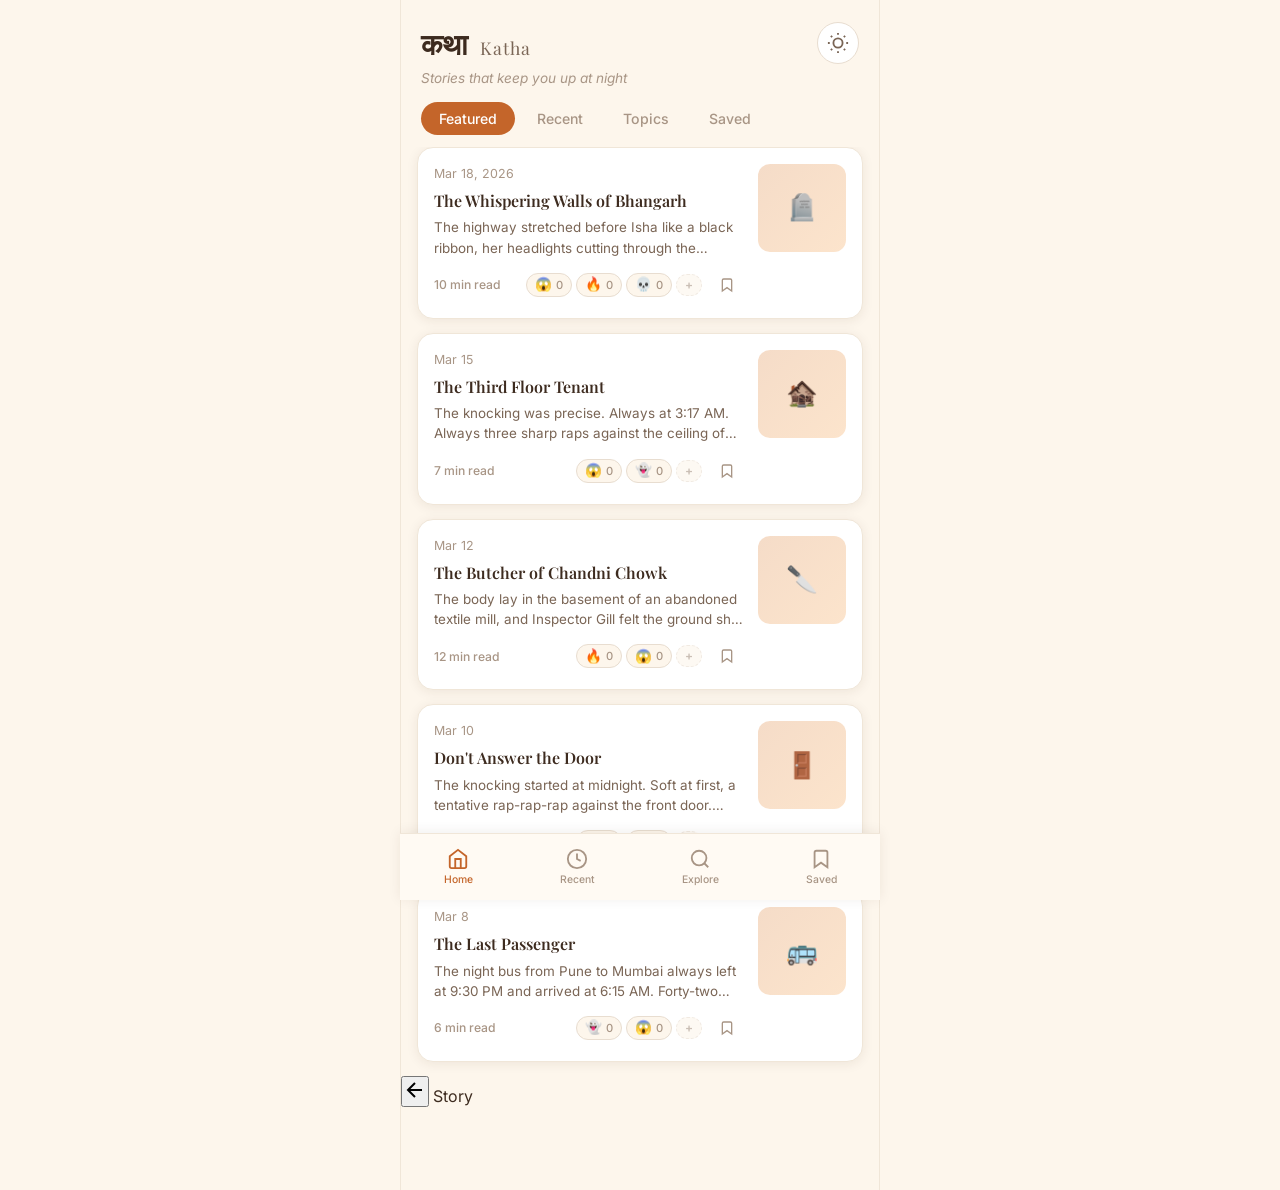
==== index.html @ 6665418e "Add story reader modal to index.html" ====
<!DOCTYPE html>
<html lang="en" data-theme="warm">
<head>
  <meta charset="UTF-8">
  <meta name="viewport" content="width=device-width, initial-scale=1.0">
  <title>Katha — Thriller & Horror Stories</title>
  <link rel="stylesheet" href="styles.css">
  <link rel="preconnect" href="https://fonts.googleapis.com">
  <link rel="preconnect" href="https://fonts.gstatic.com" crossorigin>
  <link href="https://fonts.googleapis.com/css2?family=Playfair+Display:ital,wght@0,400;0,600;0,700;1,400&family=Inter:wght@300;400;500;600&family=Fira+Code:wght@400&display=swap" rel="stylesheet">
</head>
<body>

  <!-- Header -->
  <header class="header">
    <div class="header-top">
      <h1 class="logo">कथा <span class="logo-en">Katha</span></h1>
      <button class="theme-toggle" id="themeToggle" aria-label="Change theme">
        <svg class="theme-icon" width="22" height="22" viewBox="0 0 24 24" fill="none" stroke="currentColor" stroke-width="2">
          <circle cx="12" cy="12" r="5"/>
          <path d="M12 1v2M12 21v2M4.22 4.22l1.42 1.42M18.36 18.36l1.42 1.42M1 12h2M21 12h2M4.22 19.78l1.42-1.42M18.36 5.64l1.42-1.42"/>
        </svg>
      </button>
    </div>
    <p class="tagline">Stories that keep you up at night</p>
  </header>

  <!-- Theme Picker Modal -->
  <div class="theme-modal" id="themeModal">
    <div class="theme-modal-backdrop" id="themeModalBackdrop"></div>
    <div class="theme-modal-content">
      <h3 class="theme-modal-title">Choose Your Mood</h3>
      <div class="theme-options">
        <button class="theme-option" data-theme="warm">
          <span class="theme-swatch warm-swatch"></span>
          <span class="theme-label">Warm & Earthy</span>
          <span class="theme-desc">Terracotta, amber, cream</span>
        </button>
        <button class="theme-option" data-theme="dark">
          <span class="theme-swatch dark-swatch"></span>
          <span class="theme-label">Dark & Modern</span>
          <span class="theme-desc">Deep tones, vibrant accents</span>
        </button>
        <button class="theme-option" data-theme="light">
          <span class="theme-swatch light-swatch"></span>
          <span class="theme-label">Light & Minimal</span>
          <span class="theme-desc">Clean whites, soft grays</span>
        </button>
        <button class="theme-option" data-theme="colorful">
          <span class="theme-swatch colorful-swatch"></span>
          <span class="theme-label">Colorful & Bold</span>
          <span class="theme-desc">Bright, playful energy</span>
        </button>
      </div>
      <button class="theme-modal-close" id="themeModalClose">Done</button>
    </div>
  </div>

  <!-- Navigation Tabs -->
  <nav class="nav-tabs">
    <button class="nav-tab active" data-section="featured">Featured</button>
    <button class="nav-tab" data-section="recent">Recent</button>
    <button class="nav-tab" data-section="topics">Topics</button>
    <button class="nav-tab" data-section="bookmarks">Saved</button>
  </nav>

  <!-- Main Content -->
  <main class="main-content">

    <!-- Featured Section -->
    <section class="section featured-section active" id="section-featured">
      <!-- Story Cards -->
      <article class="story-card">
        <div class="story-card-row">
          <div class="story-body">
            <div class="story-meta">
              <span class="story-date">Mar 18, 2026</span>
            </div>
            <h3 class="story-title">The Whispering Walls of Bhangarh</h3>
            <p class="story-excerpt-short">The highway stretched before Isha like a black ribbon, her headlights cutting through the October night. The engine had died three kilometres back, and the nearest town was a phantom on the map. Then she saw it: the crumbling silhouette of Bhangarh Fort against the starlit sky. She knew the stories. Everyone did. The curse, the jauhar, the forbidden nights. But her phone was dead, the temperature was dropping, and the darkness pressed in from all sides. The fort's main gate hung open like a jaw. Isha pulled her cardigan tight and stepped through. Inside, the air tasted of rust and time. Moonlight filtered through broken windows, casting skeletal shadows across stone corridors. She found a chamber near the entrance and sat on a weathered bench, telling herself the stories were just stories. Then she heard it. A whisper, soft as dust settling. Her name. "Hello?" The whisper came again, from the walls themselves. Not her name this time, but something else. Words in a language she almost understood, urgent and pleading. More voices joined the first—a chorus rising from the stone, from the earth beneath her feet. She stood up, moving toward the exit. The whispers followed, grew louder. They weren't threatening exactly, but desperate. Like voices calling from very far away, across an impossible distance. At the gateway, she turned back. In the courtyard she'd just left, figures moved through the moonlight. Not quite solid, not quite shadow. Their mouths opened, the whispers intensified, and Isha ran. She burst onto the highway just as a truck appeared, its driver slamming on brakes. When he helped her to the cab, his face was pale. "Madness," he muttered. "No one survives a night in that place." "I was only inside for minutes," Isha protested. The driver checked his dashboard clock. "It's 5:47 AM, beta. You've been gone for six hours." Isha's reflection in the side mirror showed her face unchanged—but her hair, which had been black that morning, now held a streak of grey at each temple. In her ears, very faintly, the whispers continued. They would continue for a long time.</p>
            <div class="story-footer">
              <span class="read-time">10 min read</span>
              <div class="story-actions">
                <div class="emoji-reactions">
                  <button class="reaction-btn" data-emoji="😱" aria-label="React scared"><span class="reaction-emoji">😱</span><span class="reaction-count">0</span></button>
                  <button class="reaction-btn" data-emoji="🔥" aria-label="React fire"><span class="reaction-emoji">🔥</span><span class="reaction-count">0</span></button>
                  <button class="reaction-btn" data-emoji="💀" aria-label="React skull"><span class="reaction-emoji">💀</span><span class="reaction-count">0</span></button>
                  <button class="reaction-btn add-reaction" aria-label="Add reaction"><span class="reaction-emoji">+</span></button>
                </div>
                <button class="bookmark-btn" aria-label="Bookmark story">
                  <svg width="16" height="16" viewBox="0 0 24 24" fill="none" stroke="currentColor" stroke-width="2"><path d="M19 21l-7-5-7 5V5a2 2 0 0 1 2-2h10a2 2 0 0 1 2 2z"/></svg>
                </button>
              </div>
            </div>
          </div>
          <div class="story-image thumb-image">
            <div class="image-placeholder thumb-placeholder">
              <span class="placeholder-icon">🪦</span>
            </div>
          </div>
        </div>
      </article>

      <article class="story-card">
        <div class="story-card-row">
          <div class="story-body">
            <div class="story-meta">
              <span class="story-date">Mar 15</span>
            </div>
            <h3 class="story-title">The Third Floor Tenant</h3>
            <p class="story-excerpt-short">The knocking was precise. Always at 3:17 AM. Always three sharp raps against the ceiling of apartment 3B. Ravi had mentioned it to the landlord, Mr. Desai, after the first week. "Someone lives above me. An early riser, I suppose." Desai's face had gone strange. "No one lives on the fourth floor. 3B is the top unit." "Then someone's on the roof," Ravi suggested. "No one goes on the roof, beta." But the footsteps didn't stop. Night after night, Ravi lay awake, listening to the careful pacing above his head. Back and forth, back and forth. Then the knock. Pause. Then it would fade, and silence would return until the next night. After two months, Ravi decided to investigate. He climbed the stairs to the fourth floor—which shouldn't exist, yet clearly did—and found a narrow door. It was padlocked. "You shouldn't be up here," Desai said behind him, startling Ravi badly. "What's in that room?" "Nothing that concerns you." That night, the footsteps came earlier. 2:45 AM. The knocking was louder, more insistent. Ravi pressed his ear to the ceiling and heard something beneath the sound of feet: breathing. Heavy, laboured breathing, like someone with broken ribs. The next morning, Ravi found a note slipped under his door. The handwriting was childlike, the letters uneven: "PLEASE HELP ME." He went straight to Desai's apartment. The old man opened the door reluctantly, and Ravi pushed past him. On the wall above Desai's bed hung dozens of photographs—all of the same young man, tracked through decades. Childhood, adolescence, adulthood, old age. All taken in the same room, against the same wall. The most recent photo was dated three weeks ago. "He never leaves," Desai whispered. "He's been there since 1987. Since he was supposed to die in that accident, but something kept him alive. Something wrong. He's still aging, Ravi. Still conscious. And he's been calling for help for thirty-seven years." That night, the knocking returned. This time, Ravi didn't hesitate. He went upstairs, found the padlock was now open, and opened the door to the room that shouldn't exist. Some sounds, once heard, can never be forgotten.</p>
            <div class="story-footer">
              <span class="read-time">7 min read</span>
              <div class="story-actions">
                <div class="emoji-reactions">
                  <button class="reaction-btn" data-emoji="😱" aria-label="React scared"><span class="reaction-emoji">😱</span><span class="reaction-count">0</span></button>
                  <button class="reaction-btn" data-emoji="👻" aria-label="React ghost"><span class="reaction-emoji">👻</span><span class="reaction-count">0</span></button>
                  <button class="reaction-btn add-reaction" aria-label="Add reaction"><span class="reaction-emoji">+</span></button>
                </div>
                <button class="bookmark-btn" aria-label="Bookmark story">
                  <svg width="16" height="16" viewBox="0 0 24 24" fill="none" stroke="currentColor" stroke-width="2"><path d="M19 21l-7-5-7 5V5a2 2 0 0 1 2-2h10a2 2 0 0 1 2 2z"/></svg>
                </button>
              </div>
            </div>
          </div>
          <div class="story-image thumb-image">
            <div class="image-placeholder thumb-placeholder">
              <span class="placeholder-icon">🏚️</span>
            </div>
          </div>
        </div>
      </article>

      <article class="story-card">
        <div class="story-card-row">
          <div class="story-body">
            <div class="story-meta">
              <span class="story-date">Mar 12</span>
            </div>
            <h3 class="story-title">The Butcher of Chandni Chowk</h3>
            <p class="story-excerpt-short">The body lay in the basement of an abandoned textile mill, and Inspector Gill felt the ground shift beneath his certainty. Seventeen stab wounds, each one precise, surgical. Each one placed exactly where the three victims from 1947 had been wounded. But that was impossible. Those murders had gone unsolved for seventy-six years, and the only man who could have committed them would be over 120 years old. The victim was identified as Arjun Verma, a businessman with no known enemies. No connection to the 1947 cases. The wound pattern, forensics confirmed, was identical down to the angle and depth. Gill pulled the old case files from the archive. Three victims, all found in different parts of Delhi, all killed with the same precision. The detective from that era, long dead, had written in frustration: "The killer knows anatomy. Medical training suspected." That evening, Gill received an anonymous letter. Inside was a photograph—grainy, dated 1947—showing a young man in a medical coat. His face was obscured, but something about his stance was familiar. Gill checked the medical examiner's schedule and found Dr. Anand Kumar had been available every night the victims died. He'd also performed the examinations. Gill had met him once, a quiet man in his nineties, still consulting for the police occasionally. The inspector drove to Kumar's residence. The old doctor answered the door with an expression that suggested he'd been expecting this visit. "You found the body," Kumar said. Not a question. "How did you know?" "Because I left it for you to find." They sat in Kumar's study, surrounded by medical books and photographs. The doctor's hands trembled as he explained. A disease, he said. A darkness in the blood that made a man need to cut, to understand, to hurt. He'd fought it for decades, controlled it through meditation and medication. But something had changed after his wife died. The hunger returned. "That man you found," Kumar said quietly, "he was my great-grandson. He had the same thing. The same hunger. I couldn't watch him become what I became. I couldn't let him hurt others." "And the 1947 victims?" Kumar turned away. "Mistakes. Ones I've been trying to atone for by removing those who would repeat them." As Gill reached for his handcuffs, he noticed something in the mirror behind Kumar. Two other people stood in the darkened doorway behind them, neither of whom had been there moments before. They were smiling.</p>
            <div class="story-footer">
              <span class="read-time">12 min read</span>
              <div class="story-actions">
                <div class="emoji-reactions">
                  <button class="reaction-btn" data-emoji="🔥" aria-label="React fire"><span class="reaction-emoji">🔥</span><span class="reaction-count">0</span></button>
                  <button class="reaction-btn" data-emoji="😱" aria-label="React scared"><span class="reaction-emoji">😱</span><span class="reaction-count">0</span></button>
                  <button class="reaction-btn add-reaction" aria-label="Add reaction"><span class="reaction-emoji">+</span></button>
                </div>
                <button class="bookmark-btn" aria-label="Bookmark story">
                  <svg width="16" height="16" viewBox="0 0 24 24" fill="none" stroke="currentColor" stroke-width="2"><path d="M19 21l-7-5-7 5V5a2 2 0 0 1 2-2h10a2 2 0 0 1 2 2z"/></svg>
                </button>
              </div>
            </div>
          </div>
          <div class="story-image thumb-image">
            <div class="image-placeholder thumb-placeholder">
              <span class="placeholder-icon">🔪</span>
            </div>
          </div>
        </div>
      </article>

      <article class="story-card">
        <div class="story-card-row">
          <div class="story-body">
            <div class="story-meta">
              <span class="story-date">Mar 10</span>
            </div>
            <h3 class="story-title">Don't Answer the Door</h3>
            <p class="story-excerpt-short">The knocking started at midnight. Soft at first, a tentative rap-rap-rap against the front door. Maya checked the peephole. Nothing. She waited, heart accelerating, listening to the silence that followed. At 1:03 AM, it came again. Louder this time. Demanding. Maya called building security. "There's someone at my door." "I'll send someone up," the guard promised. But by the time footsteps echoed in the hallway, the knocking had stopped. Security found no one. At 2:15 AM, her phone buzzed. Unknown number: "I know you're home." Maya's hands went cold. She didn't respond, just blocked the number. Five minutes later, another text from a different unknown number: "Don't ignore me." The knocking resumed, this time from the living room window on the 23rd floor. Tap-tap-tap. Tap-tap-tap. Maya's mind fractured. She lived on the 23rd floor. No fire escape. No ledge. No way for anyone to be at that window. She pulled the curtains shut and called the police. While she waited, her phone buzzed continuously. Unknown numbers, each one different. The messages grew more intimate, more impossible. "You wore blue yesterday. You looked tired." "You cried in the shower at 9:42 PM. The bathroom fan was too loud to hear you." "Your favourite song is the one you hum when you're scared." The knocking moved. Door. Window. Window. Door. Circling. The sound of fingernails dragging across glass. A voice underneath it all, whispering her name with absolute tenderness. The police arrived at 3:30 AM and found nothing. No prints on the windows. No marks on the door. No one in the hallway or stairwell. They suggested she was having a psychological episode. But the detective's partner, younger and sharper, noticed something. In every reflective surface—the television screen, the mirror, the window glass—a figure stood just behind Maya. Watching. Always there, regardless of the angle. When they pointed it out, Maya saw it too. And she understood, with a clarity that burned like ice, that the figure had been there for a very long time. That it had been patient. That it had learned her, loved her in its own terrible way, and that she had somehow always known. The knocking started again. This time, Maya went to the door and opened it. The hallway was empty, but as her foot crossed the threshold, every door in the building opened simultaneously. And from each one came the sound of knocking, all in perfect synchronisation, growing louder and louder.</p>
            <div class="story-footer">
              <span class="read-time">5 min read</span>
              <div class="story-actions">
                <div class="emoji-reactions">
                  <button class="reaction-btn" data-emoji="😱" aria-label="React scared"><span class="reaction-emoji">😱</span><span class="reaction-count">0</span></button>
                  <button class="reaction-btn" data-emoji="💀" aria-label="React skull"><span class="reaction-emoji">💀</span><span class="reaction-count">0</span></button>
                  <button class="reaction-btn add-reaction" aria-label="Add reaction"><span class="reaction-emoji">+</span></button>
                </div>
                <button class="bookmark-btn" aria-label="Bookmark story">
                  <svg width="16" height="16" viewBox="0 0 24 24" fill="none" stroke="currentColor" stroke-width="2"><path d="M19 21l-7-5-7 5V5a2 2 0 0 1 2-2h10a2 2 0 0 1 2 2z"/></svg>
                </button>
              </div>
            </div>
          </div>
          <div class="story-image thumb-image">
            <div class="image-placeholder thumb-placeholder">
              <span class="placeholder-icon">🚪</span>
            </div>
          </div>
        </div>
      </article>

      <article class="story-card">
        <div class="story-card-row">
          <div class="story-body">
            <div class="story-meta">
              <span class="story-date">Mar 8</span>
            </div>
            <h3 class="story-title">The Last Passenger</h3>
            <p class="story-excerpt-short">The night bus from Pune to Mumbai always left at 9:30 PM and arrived at 6:15 AM. Forty-two passengers, every time. Bhakta had driven the route for nineteen years and never deviated. He knew the count like he knew the road. Tonight, the headcount was different. He noticed it at the third stop, near Lonavala, when an old woman in a faded green sari boarded. Nothing unusual about her—he barely looked up as she climbed the steps. It was only at the next checkpoint, forty minutes later, when he counted heads out of habit, that he realized something was wrong. Forty-three passengers. Bhakta counted again. Forty-three. He checked his boarding register. No one had gotten on at the last stop. He mentioned it to the conductor, Suresh. "I count forty-three. That's not right." Suresh frowned and counted the passengers through the cabin. "Forty-two." "Count again." "Forty-two, Bhakta." But Bhakta had counted three times now. Forty-three every time. He continued driving, unease crawling up his spine. In the mirror, he watched the passengers. Sleeping, reading, staring out into the darkness. The old woman in the green sari sat in the third row, completely still, her head tilted at an angle that would cause pain to a living person. At a rest stop near Murbad, Bhakta walked the aisles. He counted each passenger aloud, pointing at them. Forty-two. When he reached the back, he counted the overhead luggage racks. One extra bag. Black canvas, unmarked. No passenger claimed it. He opened it carefully. Inside was a collection of objects: a water bottle, a notebook filled with route maps and departure times, a photograph of a man who looked like Bhakta, dated 1987, and a ticket stub from a Pune-to-Mumbai night bus dated April 2nd, 1989. Bhakta sat down heavily. He remembered that date. He'd hit something on the road that night. A figure in the darkness. The police never found anything. He'd never spoken of it. Suresh found him staring at the photograph. "Bhakta, are you—" "Count the passengers again." Suresh counted. "Forty-three." They both turned to look toward the bus. Through the windows, they could see every seat occupied. But in the third row, where the old woman in the green sari had been sitting, there was now a man in a dark coat. He was looking directly at them. "You hit me," the figure whispered. "And you drove away. For thirty-seven years, I've been riding this bus, Bhakta. Learning the route. Learning your schedule. And now, I'm driving it too." When authorities found the bus the next morning, it was parked at the final stop in Mumbai. All seats were empty. The driver and conductor were gone. The bus ran that night again, on schedule, with exactly 43 passengers.</p>
            <div class="story-footer">
              <span class="read-time">6 min read</span>
              <div class="story-actions">
                <div class="emoji-reactions">
                  <button class="reaction-btn" data-emoji="👻" aria-label="React ghost"><span class="reaction-emoji">👻</span><span class="reaction-count">0</span></button>
                  <button class="reaction-btn" data-emoji="😱" aria-label="React scared"><span class="reaction-emoji">😱</span><span class="reaction-count">0</span></button>
                  <button class="reaction-btn add-reaction" aria-label="Add reaction"><span class="reaction-emoji">+</span></button>
                </div>
                <button class="bookmark-btn" aria-label="Bookmark story">
                  <svg width="16" height="16" viewBox="0 0 24 24" fill="none" stroke="currentColor" stroke-width="2"><path d="M19 21l-7-5-7 5V5a2 2 0 0 1 2-2h10a2 2 0 0 1 2 2z"/></svg>
                </button>
              </div>
            </div>
          </div>
          <div class="story-image thumb-image">
            <div class="image-placeholder thumb-placeholder">
              <span class="placeholder-icon">🚌</span>
            </div>
          </div>
        </div>
      </article>
    </section>

    <!-- Recent Section -->
    <section class="section" id="section-recent">
      <div class="section-header">
        <h2 class="section-title">Fresh nightmares</h2>
      </div>

      <article class="story-card">
        <div class="story-card-row">
          <div class="story-body">
            <div class="story-meta">
              <span class="story-date">Today</span>
            </div>
            <h3 class="story-title">Room 13</h3>
            <p class="story-excerpt-short">The hotel's elevator had no button for the thirteenth floor. That was fine—hotels didn't have unlucky thirteenth floors. Except on night three of his stay, when checking out his floor to evaluate the property, Vikram noticed the elevator stopped between the 12th and 14th landing, and the doors opened. A hallway stretched before him, gaslit and Gothic. The wallpaper peeled in strips. Portraits lined the walls, their eyes tracking him. Room numbers climbed toward infinity. Vikram stepped back into the elevator. The doors closed. The next visitor to the hotel mentioned the same thing. Then another. But when Vikram checked the building's architectural plans, there was no space between the 12th and 14th floors. The elevator should have been impossible. Yet it happened every night. Always at 2 AM. The elevator would slow, pause, and the doors would open to that impossible hallway. Vikram decided to enter. The hallway was colder than any part of the hotel. His breath came in white clouds. The portraits tracked him perfectly now, their painted eyes following his movement with unnatural precision. He walked deeper, reading room numbers as he passed. Room 13. Room 13. Room 13. Every door was Room 13. At the hallway's end stood a grand mirror. Vikram approached it and found his reflection staring back—but the reflection was wrong. It was him, but older, far older, with a desperation in its eyes that twisted his stomach. "You have to choose," his reflection said, its mouth not moving. "Choose what?" "Which floor you belong on." Vikram ran back toward the elevator. But the hallway had changed. It was longer now, stretching impossibly into darkness. The doors were all opening simultaneously. And from each Room 13, a figure emerged. They all looked like him. All of them, at different ages, wearing the clothes he'd worn in different decades. Hundreds of versions of himself, stepping into the hallway. "We're the ones who chose," one of them said. "The ones who answered the elevator at 2 AM. The ones who entered Room 13." Vikram made a decision then. He walked toward the figures, toward his countless selves. As he touched the nearest one, they both became translucent. And he understood: the thirteenth floor wasn't a place. It was a collection. A gathering. When the next guest checked out, they mentioned seeing something odd. The elevator, between the 12th and 14th floors, had shown 43 people standing motionlessly in the hallway. Watching. Waiting. Growing. The hotel manager laughed it off. No one truly went to the thirteenth floor. But he made a note to stop sending the elevator up at 2 AM.</p>
            <div class="story-footer">
              <span class="read-time">8 min read</span>
              <div class="story-actions">
                <div class="emoji-reactions">
                  <button class="reaction-btn" data-emoji="😱" aria-label="React scared"><span class="reaction-emoji">😱</span><span class="reaction-count">0</span></button>
                  <button class="reaction-btn add-reaction" aria-label="Add reaction"><span class="reaction-emoji">+</span></button>
                </div>
                <button class="bookmark-btn" aria-label="Bookmark story">
                  <svg width="16" height="16" viewBox="0 0 24 24" fill="none" stroke="currentColor" stroke-width="2"><path d="M19 21l-7-5-7 5V5a2 2 0 0 1 2-2h10a2 2 0 0 1 2 2z"/></svg>
                </button>
              </div>
            </div>
          </div>
          <div class="story-image thumb-image">
            <div class="image-placeholder thumb-placeholder">
              <span class="placeholder-icon">🛗</span>
            </div>
          </div>
        </div>
      </article>

      <article class="story-card">
        <div class="story-card-row">
          <div class="story-body">
            <div class="story-meta">
              <span class="story-date">Yesterday</span>
            </div>
            <h3 class="story-title">The Collector</h3>
            <p class="story-excerpt-short">He collected dolls. Hundreds of them, arranged on shelves that climbed every wall of his apartment. Porcelain faces with painted eyes, cloth bodies that smelled of dust and decades. Each one had been found at markets, estate sales, and forgotten corners of the city. Rajesh had been collecting them for forty years. His neighbours thought him eccentric. The dolls, he explained, were art. History. The faces captured something true about the women they were modelled after—a sorrow, a secret, a resignation that he found beautiful. His neighbour, Priya, lived across the hall. Bright, young, always smiling. Rajesh found himself watching her sometimes, the way her hair moved, the tilt of her head when she read on her balcony. He had memorised her. The morning he found the doll on his doorstep, it was unmarked, unwrapped. Just sitting there on the welcome mat. But it was perfect. It had her eyes—that particular shade of brown, with the same light behind them. It had her hair, down to the texture. It had her small smile. Rajesh placed it carefully on the highest shelf, in the position of honour, and he felt something shift in his chest. The doll watched him. All the dolls watched him now, hundreds of glass eyes tracking his movements. That night, he heard Priya screaming. He didn't go to help. Instead, he went to his collection room and looked at the doll in its place of honour. It was smiling more widely now. Or perhaps it had always been smiling that way, and he was only now seeing it clearly. When the police questioned him, they found evidence of stalking—photographs, a journal noting Priya's routines and habits. But they also found the doll. And they found something else: the dolls in the main collection, dolls he'd owned for decades, had begun to change. Their eyes were darker now. Their expressions twisted. And all of them, without exception, had somehow acquired clothing that matched items in Priya's wardrobe. They had rearranged themselves. The police said it was impossible. Said it was his mind playing tricks. But the detective who examined the dolls later reported feeling watched. He said their eyes followed him. He said that when he tried to move them, they felt warm to the touch, like skin. Weeks after Rajesh's arrest, his collection was donated to a museum. The staff reported problems. The dolls kept rearranging themselves at night. Their expressions changed. And visitors, looking at the collection, sometimes saw their own faces staring back from the painted features. When a young woman came to the museum and saw a doll with her exact likeness, she never came back. The next week, her photograph appeared in Rajesh's personal collection—a photograph she'd never given anyone. The museum, eventually, locked the collection away. In a room with no windows. Where no one goes after dark.</p>
            <div class="story-footer">
              <span class="read-time">9 min read</span>
              <div class="story-actions">
                <div class="emoji-reactions">
                  <button class="reaction-btn" data-emoji="💀" aria-label="React skull"><span class="reaction-emoji">💀</span><span class="reaction-count">0</span></button>
                  <button class="reaction-btn" data-emoji="🔥" aria-label="React fire"><span class="reaction-emoji">🔥</span><span class="reaction-count">0</span></button>
                  <button class="reaction-btn add-reaction" aria-label="Add reaction"><span class="reaction-emoji">+</span></button>
                </div>
                <button class="bookmark-btn" aria-label="Bookmark story">
                  <svg width="16" height="16" viewBox="0 0 24 24" fill="none" stroke="currentColor" stroke-width="2"><path d="M19 21l-7-5-7 5V5a2 2 0 0 1 2-2h10a2 2 0 0 1 2 2z"/></svg>
                </button>
              </div>
            </div>
          </div>
          <div class="story-image thumb-image">
            <div class="image-placeholder thumb-placeholder">
              <span class="placeholder-icon">🎎</span>
            </div>
          </div>
        </div>
      </article>

      <article class="story-card">
        <div class="story-card-row">
          <div class="story-body">
            <div class="story-meta">
              <span class="story-date">2 days ago</span>
            </div>
            <h3 class="story-title">Missed Call</h3>
            <p class="story-excerpt-short">She had thirteen missed calls from her own number. Meera stared at her phone, the blood draining from her face. The calls were recent—today, at regular intervals. The last one was two minutes ago. Against better judgment, she called the number back. It rang once. Twice. And then someone picked up. Someone who breathed like her, with her rhythm. Someone who sighed with her exact inflection. "Don't go home," the voice said. It was her voice. "Please, Meera. Don't go home tonight." "Who is this?" "I'm you. I'm you from tomorrow. From the version of tomorrow that happens if you go home tonight. Something is waiting in your apartment. Something that followed us from the station. Yesterday, when the man in the grey coat brushed past you on the platform. When he whispered something in your ear. You don't remember because he took that memory, but he took something else too. He's been following us. And tonight, at 9:47 PM, when you walk through your apartment door, he'll be waiting." The line crackled with static. In the background, Meera heard the sound of traffic. Horns. The screeching of brakes. A crash. "No—" the other Meera gasped. "What happened?" "He found me. I was trying to stay away from the apartment, trying to warn you, but he can cross distances. He doesn't move like a normal person. He's in all moments at once. Every time I try to run, he's already there, waiting." "How do I stop him?" "You can't. That's what I'm trying to tell you. This call—these thirteen calls—this is your only window. Either go home and meet him, or never go home again. Because he's already in your apartment. He's in your bed. He's in your shower. He's wearing your clothes. He's been there since yesterday, learning your life, and he needs you to come home to complete it." "Why?" "Because he's not a person. He's a hollow thing. And he needs to step into a life fully, from the inside. He needs you to—" The call cut to static, then dial tone. Meera sat frozen. It was 7:45 PM. Her apartment was thirty minutes away. She made the choice not to go home. She went to her parents' house instead, watching her phone. At 9:47 PM, her phone rang. This time, the voice was hers—but changed. Happier, perhaps. More complete. "Thank you," it said. "Thank you for finally letting me in. I've been so hungry to be real." The line filled with the sound of something moving through her apartment. Settling in. Making itself comfortable in her life. Then her phone rang again. Another voice that sounded like her, but panicked. "There's someone here who looks like me, who sounds like me. She's smiling and she's wearing my—" The call dropped. Meera turned off her phone. Days passed. But every so often, she would catch her reflection acting independently. Turning its head a moment too late. Smiling when she wasn't smiling. And late at night, she could hear it. The other Meera. The one who had gotten in. Calling.</p>
            <div class="story-footer">
              <span class="read-time">4 min read</span>
              <div class="story-actions">
                <div class="emoji-reactions">
                  <button class="reaction-btn" data-emoji="😱" aria-label="React scared"><span class="reaction-emoji">😱</span><span class="reaction-count">0</span></button>
                  <button class="reaction-btn" data-emoji="👻" aria-label="React ghost"><span class="reaction-emoji">👻</span><span class="reaction-count">0</span></button>
                  <button class="reaction-btn add-reaction" aria-label="Add reaction"><span class="reaction-emoji">+</span></button>
                </div>
                <button class="bookmark-btn" aria-label="Bookmark story">
                  <svg width="16" height="16" viewBox="0 0 24 24" fill="none" stroke="currentColor" stroke-width="2"><path d="M19 21l-7-5-7 5V5a2 2 0 0 1 2-2h10a2 2 0 0 1 2 2z"/></svg>
                </button>
              </div>
            </div>
          </div>
          <div class="story-image thumb-image">
            <div class="image-placeholder thumb-placeholder">
              <span class="placeholder-icon">📱</span>
            </div>
          </div>
        </div>
      </article>
    </section>

    <!-- Topics Section -->
    <section class="section" id="section-topics">
      <div class="section-header">
        <h2 class="section-title">Explore the darkness</h2>
      </div>
      <div class="topics-grid">
        <button class="topic-card">
          <span class="topic-emoji">👻</span>
          <span class="topic-name">Ghosts</span>
          <span class="topic-count">24 stories</span>
        </button>
        <button class="topic-card">
          <span class="topic-emoji">🔪</span>
          <span class="topic-name">Crime Thriller</span>
          <span class="topic-count">31 stories</span>
        </button>
        <button class="topic-card">
          <span class="topic-emoji">🏚️</span>
          <span class="topic-name">Haunted Places</span>
          <span class="topic-count">18 stories</span>
        </button>
        <button class="topic-card">
          <span class="topic-emoji">🧟</span>
          <span class="topic-name">Survival</span>
          <span class="topic-count">14 stories</span>
        </button>
        <button class="topic-card">
          <span class="topic-emoji">🕵️</span>
          <span class="topic-name">Mystery</span>
          <span class="topic-count">27 stories</span>
        </button>
        <button class="topic-card">
          <span class="topic-emoji">😈</span>
          <span class="topic-name">Paranormal</span>
          <span class="topic-count">19 stories</span>
        </button>
        <button class="topic-card">
          <span class="topic-emoji">🌙</span>
          <span class="topic-name">Dark Folklore</span>
          <span class="topic-count">15 stories</span>
        </button>
        <button class="topic-card">
          <span class="topic-emoji">🧠</span>
          <span class="topic-name">Psychological</span>
          <span class="topic-count">22 stories</span>
        </button>
      </div>
    </section>

    <!-- Bookmarks Section -->
    <section class="section" id="section-bookmarks">
      <div class="section-header">
        <h2 class="section-title">Your saved stories</h2>
      </div>
      <div class="empty-state">
        <span class="empty-icon">📖</span>
        <p class="empty-text">No saved stories yet</p>
        <p class="empty-subtext">Tap the bookmark icon on any story to save it for later</p>
      </div>
    </section>

  </main>

  <!-- Story Reader Modal -->
  <div class="story-reader" id="storyReader">
    <div class="story-reader-header">
      <button class="story-reader-back" id="storyReaderBack" aria-label="Go back">
        <svg width="24" height="24" viewBox="0 0 24 24" fill="none" stroke="currentColor" stroke-width="2"><path d="M19 12H5M12 19l-7-7 7-7"/></svg>
      </button>
      <span class="story-reader-label">Story</span>
    </div>
    <div class="story-reader-body">
      <div class="story-reader-meta">
        <span class="story-reader-date" id="readerDate"></span>
        <span class="story-reader-time" id="readerTime"></span>
      </div>
      <h1 class="story-reader-title" id="readerTitle"></h1>
      <div class="story-reader-text" id="readerText"></div>
    </div>
  </div>

  <!-- Emoji Picker Popup -->
  <div class="emoji-picker" id="emojiPicker">
    <button class="emoji-pick" data-emoji="😱">😱</button>
    <button class="emoji-pick" data-emoji="🔥">🔥</button>
    <button class="emoji-pick" data-emoji="💀">💀</button>
    <button class="emoji-pick" data-emoji="👻">👻</button>
    <button class="emoji-pick" data-emoji="😨">😨</button>
    <button class="emoji-pick" data-emoji="🫣">🫣</button>
    <button class="emoji-pick" data-emoji="💀">🖤</button>
    <button class="emoji-pick" data-emoji="👀">👀</button>
  </div>

  <!-- Bottom Navigation -->
  <nav class="bottom-nav">
    <button class="bottom-nav-item active" data-section="featured">
      <svg width="22" height="22" viewBox="0 0 24 24" fill="none" stroke="currentColor" stroke-width="2"><path d="M3 9l9-7 9 7v11a2 2 0 0 1-2 2H5a2 2 0 0 1-2-2z"/><polyline points="9 22 9 12 15 12 15 22"/></svg>
      <span>Home</span>
    </button>
    <button class="bottom-nav-item" data-section="recent">
      <svg width="22" height="22" viewBox="0 0 24 24" fill="none" stroke="currentColor" stroke-width="2"><circle cx="12" cy="12" r="10"/><polyline points="12 6 12 12 16 14"/></svg>
      <span>Recent</span>
    </button>
    <button class="bottom-nav-item" data-section="topics">
      <svg width="22" height="22" viewBox="0 0 24 24" fill="none" stroke="currentColor" stroke-width="2"><circle cx="11" cy="11" r="8"/><line x1="21" y1="21" x2="16.65" y2="16.65"/></svg>
      <span>Explore</span>
    </button>
    <button class="bottom-nav-item" data-section="bookmarks">
      <svg width="22" height="22" viewBox="0 0 24 24" fill="none" stroke="currentColor" stroke-width="2"><path d="M19 21l-7-5-7 5V5a2 2 0 0 1 2-2h10a2 2 0 0 1 2 2z"/></svg>
      <span>Saved</span>
    </button>
  </nav>

  <script src="app.js"></script>
</body>
</html>
---- styles.css ----
/* ========================================
   KATHA — Styles
   Mobile-first storytelling platform
   ======================================== */

/* Reset & Base */
*, *::before, *::after {
  margin: 0;
  padding: 0;
  box-sizing: border-box;
}

html {
  font-size: 16px;
  -webkit-text-size-adjust: 100%;
  scroll-behavior: smooth;
}

body {
  font-family: 'Inter', -apple-system, BlinkMacSystemFont, sans-serif;
  line-height: 1.6;
  -webkit-font-smoothing: antialiased;
  -moz-osx-font-smoothing: grayscale;
  overflow-x: hidden;
  background: var(--bg);
  color: var(--text);
  transition: background 0.4s ease, color 0.4s ease;
  padding-bottom: 80px;
}

/* ========================================
   THEME: Warm & Earthy
   ======================================== */
[data-theme="warm"] {
  --bg: #FDF6EC;
  --bg-card: #FFFFFF;
  --bg-card-hover: #FFF8F0;
  --bg-nav: #FFFAF3;
  --bg-modal: #FDF6EC;
  --text: #3D2B1F;
  --text-secondary: #7A6555;
  --text-muted: #A89585;
  --accent: #C4652A;
  --accent-light: #F5DCC8;
  --accent-hover: #A8531F;
  --border: #E8DDD0;
  --border-light: #F0E6D8;
  --badge-bg: #C4652A;
  --badge-text: #FFFFFF;
  --tab-active: #C4652A;
  --tab-inactive: #A89585;
  --shadow: 0 2px 12px rgba(61, 43, 31, 0.08);
  --shadow-lg: 0 8px 30px rgba(61, 43, 31, 0.12);
  --hero-gradient: linear-gradient(135deg, #F5DCC8 0%, #FCEBD4 100%);
  --topic-bg: linear-gradient(135deg, #FFF3E4 0%, #FDE8D0 100%);
  --nav-shadow: 0 -1px 12px rgba(61, 43, 31, 0.08);
  --placeholder-bg: linear-gradient(135deg, #F5DCC8, #FCE4CC);
  --swatch-colors: linear-gradient(135deg, #C4652A, #D4956A, #FDF6EC);
}

/* ========================================
   THEME: Dark & Modern
   ======================================== */
[data-theme="dark"] {
  --bg: #0F0F14;
  --bg-card: #1A1A24;
  --bg-card-hover: #22222E;
  --bg-nav: #14141C;
  --bg-modal: #1A1A24;
  --text: #EAEAF0;
  --text-secondary: #A0A0B8;
  --text-muted: #6A6A82;
  --accent: #7C6AFF;
  --accent-light: #2A2548;
  --accent-hover: #9B8CFF;
  --border: #2A2A38;
  --border-light: #222230;
  --badge-bg: #7C6AFF;
  --badge-text: #FFFFFF;
  --tab-active: #7C6AFF;
  --tab-inactive: #6A6A82;
  --shadow: 0 2px 12px rgba(0, 0, 0, 0.3);
  --shadow-lg: 0 8px 30px rgba(0, 0, 0, 0.4);
  --hero-gradient: linear-gradient(135deg, #1E1A3A 0%, #2A2040 100%);
  --topic-bg: linear-gradient(135deg, #1E1A3A 0%, #252040 100%);
  --nav-shadow: 0 -1px 12px rgba(0, 0, 0, 0.4);
  --placeholder-bg: linear-gradient(135deg, #2A2548, #1E1A3A);
  --swatch-colors: linear-gradient(135deg, #7C6AFF, #3A3060, #0F0F14);
}

/* ========================================
   THEME: Light & Minimal
   ======================================== */
[data-theme="light"] {
  --bg: #FAFAFA;
  --bg-card: #FFFFFF;
  --bg-card-hover: #F8F8F8;
  --bg-nav: #FFFFFF;
  --bg-modal: #FFFFFF;
  --text: #1A1A1A;
  --text-secondary: #555555;
  --text-muted: #999999;
  --accent: #1A1A1A;
  --accent-light: #F0F0F0;
  --accent-hover: #333333;
  --border: #E8E8E8;
  --border-light: #F0F0F0;
  --badge-bg: #1A1A1A;
  --badge-text: #FFFFFF;
  --tab-active: #1A1A1A;
  --tab-inactive: #999999;
  --shadow: 0 1px 8px rgba(0, 0, 0, 0.04);
  --shadow-lg: 0 4px 20px rgba(0, 0, 0, 0.06);
  --hero-gradient: linear-gradient(135deg, #F5F5F5 0%, #EFEFEF 100%);
  --topic-bg: linear-gradient(135deg, #F5F5F5 0%, #EEEEEE 100%);
  --nav-shadow: 0 -1px 8px rgba(0, 0, 0, 0.04);
  --placeholder-bg: linear-gradient(135deg, #F0F0F0, #E8E8E8);
  --swatch-colors: linear-gradient(135deg, #FFFFFF, #CCCCCC, #1A1A1A);
}

/* ========================================
   THEME: Colorful & Bold
   ======================================== */
[data-theme="colorful"] {
  --bg: #FFF8F0;
  --bg-card: #FFFFFF;
  --bg-card-hover: #FFFAF5;
  --bg-nav: #FFFAF5;
  --bg-modal: #FFF8F0;
  --text: #1A1035;
  --text-secondary: #4A3D60;
  --text-muted: #8A7DA0;
  --accent: #E8365D;
  --accent-light: #FFE0E8;
  --accent-hover: #D02A4E;
  --border: #F0E0F0;
  --border-light: #F8F0F8;
  --badge-bg: #E8365D;
  --badge-text: #FFFFFF;
  --tab-active: #E8365D;
  --tab-inactive: #8A7DA0;
  --shadow: 0 2px 16px rgba(232, 54, 93, 0.08);
  --shadow-lg: 0 8px 30px rgba(232, 54, 93, 0.12);
  --hero-gradient: linear-gradient(135deg, #FFE0E8 0%, #E8D0FF 50%, #D0F0FF 100%);
  --topic-bg: linear-gradient(135deg, #FFE8EE 0%, #F0E0FF 100%);
  --nav-shadow: 0 -1px 12px rgba(232, 54, 93, 0.08);
  --placeholder-bg: linear-gradient(135deg, #FFE0E8, #E8D0FF);
  --swatch-colors: linear-gradient(135deg, #E8365D, #A855F7, #3B82F6);
}

/* ========================================
   Header
   ======================================== */
.header {
  padding: 20px 20px 12px;
  position: sticky;
  top: 0;
  z-index: 100;
  background: var(--bg);
  transition: background 0.4s ease;
}

.header-top {
  display: flex;
  justify-content: space-between;
  align-items: center;
}

.logo {
  font-family: 'Playfair Display', Georgia, serif;
  font-size: 1.8rem;
  font-weight: 700;
  color: var(--text);
  letter-spacing: -0.02em;
  transition: color 0.4s ease;
}

.logo-en {
  font-size: 1.1rem;
  font-weight: 400;
  color: var(--text-secondary);
  margin-left: 6px;
  letter-spacing: 0.05em;
}

.tagline {
  font-size: 0.85rem;
  color: var(--text-muted);
  margin-top: 2px;
  font-style: italic;
  transition: color 0.4s ease;
}

.theme-toggle {
  width: 42px;
  height: 42px;
  border-radius: 50%;
  border: 1.5px solid var(--border);
  background: var(--bg-card);
  color: var(--text-secondary);
  display: flex;
  align-items: center;
  justify-content: center;
  cursor: pointer;
  transition: all 0.3s ease;
}

.theme-toggle:active {
  transform: scale(0.92);
}

/* ========================================
   Theme Modal
   ======================================== */
.theme-modal {
  position: fixed;
  inset: 0;
  z-index: 1000;
  display: flex;
  align-items: flex-end;
  pointer-events: none;
  opacity: 0;
  transition: opacity 0.3s ease;
}

.theme-modal.open {
  pointer-events: auto;
  opacity: 1;
}

.theme-modal-backdrop {
  position: absolute;
  inset: 0;
  background: rgba(0, 0, 0, 0.4);
  backdrop-filter: blur(4px);
  -webkit-backdrop-filter: blur(4px);
}

.theme-modal-content {
  position: relative;
  width: 100%;
  max-width: 480px;
  margin: 0 auto;
  background: var(--bg-modal);
  border-radius: 24px 24px 0 0;
  padding: 28px 24px 36px;
  transform: translateY(100%);
  transition: transform 0.35s cubic-bezier(0.32, 0.72, 0, 1), background 0.4s ease;
}

.theme-modal.open .theme-modal-content {
  transform: translateY(0);
}

.theme-modal-title {
  font-family: 'Playfair Display', Georgia, serif;
  font-size: 1.25rem;
  color: var(--text);
  text-align: center;
  margin-bottom: 20px;
  transition: color 0.4s ease;
}

.theme-options {
  display: flex;
  flex-direction: column;
  gap: 10px;
}

.theme-option {
  display: flex;
  align-items: center;
  gap: 14px;
  padding: 14px 16px;
  border-radius: 14px;
  border: 1.5px solid var(--border);
  background: var(--bg-card);
  cursor: pointer;
  transition: all 0.25s ease;
  text-align: left;
}

.theme-option:active {
  transform: scale(0.98);
}

.theme-option.active {
  border-color: var(--accent);
  background: var(--accent-light);
}

.theme-swatch {
  width: 40px;
  height: 40px;
  border-radius: 10px;
  flex-shrink: 0;
}

.warm-swatch { background: linear-gradient(135deg, #C4652A, #D4956A, #FDF6EC); }
.dark-swatch { background: linear-gradient(135deg, #7C6AFF, #3A3060, #0F0F14); }
.light-swatch { background: linear-gradient(135deg, #FFFFFF, #CCCCCC, #1A1A1A); border: 1px solid #E0E0E0; }
.colorful-swatch { background: linear-gradient(135deg, #E8365D, #A855F7, #3B82F6); }

.theme-label {
  font-weight: 600;
  font-size: 0.95rem;
  color: var(--text);
  display: block;
  transition: color 0.4s ease;
}

.theme-desc {
  font-size: 0.8rem;
  color: var(--text-muted);
  display: block;
  margin-top: 1px;
  transition: color 0.4s ease;
}

.theme-modal-close {
  display: block;
  width: 100%;
  padding: 14px;
  margin-top: 20px;
  border: none;
  border-radius: 14px;
  background: var(--accent);
  color: var(--badge-text);
  font-size: 1rem;
  font-weight: 600;
  cursor: pointer;
  transition: all 0.25s ease;
}

.theme-modal-close:active {
  transform: scale(0.98);
  opacity: 0.9;
}

/* ========================================
   Navigation Tabs
   ======================================== */
.nav-tabs {
  display: flex;
  gap: 4px;
  padding: 0 20px 12px;
  overflow-x: auto;
  -webkit-overflow-scrolling: touch;
  scrollbar-width: none;
  background: var(--bg);
  position: sticky;
  top: 82px;
  z-index: 90;
  transition: background 0.4s ease;
}

.nav-tabs::-webkit-scrollbar { display: none; }

.nav-tab {
  padding: 8px 18px;
  border-radius: 20px;
  border: none;
  background: transparent;
  color: var(--tab-inactive);
  font-size: 0.88rem;
  font-weight: 500;
  cursor: pointer;
  white-space: nowrap;
  transition: all 0.25s ease;
  font-family: 'Inter', sans-serif;
}

.nav-tab.active {
  background: var(--accent);
  color: var(--badge-text);
}

/* ========================================
   Main Content
   ======================================== */
.main-content {
  padding: 0 16px;
  max-width: 480px;
  margin: 0 auto;
}

.section {
  display: none;
}

.section.active {
  display: block;
  animation: fadeIn 0.3s ease;
}

@keyframes fadeIn {
  from { opacity: 0; transform: translateY(8px); }
  to { opacity: 1; transform: translateY(0); }
}

.section-header {
  margin-bottom: 16px;
}

.section-title {
  font-family: 'Playfair Display', Georgia, serif;
  font-size: 1.2rem;
  color: var(--text);
  font-weight: 600;
  transition: color 0.4s ease;
}

/* ========================================
   Story Cards
   ======================================== */
.story-card {
  background: var(--bg-card);
  border-radius: 16px;
  overflow: hidden;
  margin-bottom: 14px;
  border: 1px solid var(--border-light);
  box-shadow: var(--shadow);
  transition: all 0.3s ease;
  cursor: pointer;
}

.story-card:active {
  transform: scale(0.985);
  background: var(--bg-card-hover);
}

.hero-card {
  margin-bottom: 18px;
}

.story-card-row {
  display: flex;
  gap: 14px;
  padding: 16px;
}

/* Story Images */
.story-image {
  position: relative;
}

.image-placeholder {
  background: var(--placeholder-bg);
  display: flex;
  align-items: center;
  justify-content: center;
  transition: background 0.4s ease;
}

.hero-image {
  width: 100%;
}

.hero-placeholder {
  width: 100%;
  height: 180px;
  border-radius: 0;
}

.thumb-image {
  flex-shrink: 0;
}

.thumb-placeholder {
  width: 88px;
  height: 88px;
  border-radius: 12px;
}

.placeholder-icon {
  font-size: 2rem;
}

.thumb-placeholder .placeholder-icon {
  font-size: 1.6rem;
}

.story-badge {
  position: absolute;
  top: 12px;
  left: 12px;
  background: var(--badge-bg);
  color: var(--badge-text);
  font-size: 0.72rem;
  font-weight: 600;
  padding: 4px 10px;
  border-radius: 8px;
  letter-spacing: 0.02em;
  text-transform: uppercase;
}

/* Story Body */
.story-body {
  flex: 1;
  min-width: 0;
}

.hero-card .story-body {
  padding: 16px 16px 14px;
}

.story-meta {
  display: flex;
  align-items: center;
  gap: 6px;
  margin-bottom: 6px;
  font-size: 0.78rem;
  color: var(--text-muted);
  transition: color 0.4s ease;
}

.story-author {
  font-weight: 500;
  color: var(--text-secondary);
  transition: color 0.4s ease;
}

.meta-dot {
  opacity: 0.5;
}

.story-title {
  font-family: 'Playfair Display', Georgia, serif;
  font-size: 1rem;
  font-weight: 600;
  color: var(--text);
  line-height: 1.35;
  margin-bottom: 6px;
  transition: color 0.4s ease;
}

.hero-title {
  font-size: 1.3rem;
}

.story-excerpt {
  font-size: 0.88rem;
  color: var(--text-secondary);
  line-height: 1.55;
  display: -webkit-box;
  -webkit-line-clamp: 3;
  -webkit-box-orient: vertical;
  overflow: hidden;
  transition: color 0.4s ease;
}

.story-excerpt-short {
  font-size: 0.84rem;
  color: var(--text-secondary);
  line-height: 1.5;
  display: -webkit-box;
  -webkit-line-clamp: 2;
  -webkit-box-orient: vertical;
  overflow: hidden;
  transition: color 0.4s ease;
}

.story-footer {
  display: flex;
  justify-content: space-between;
  align-items: center;
  margin-top: 10px;
}

.read-time {
  font-size: 0.76rem;
  color: var(--text-muted);
  font-weight: 500;
  transition: color 0.4s ease;
}

.bookmark-btn {
  width: 34px;
  height: 34px;
  border-radius: 50%;
  border: none;
  background: transparent;
  color: var(--text-muted);
  display: flex;
  align-items: center;
  justify-content: center;
  cursor: pointer;
  transition: all 0.25s ease;
}

.bookmark-btn:active {
  transform: scale(0.85);
}

.bookmark-btn.bookmarked {
  color: var(--accent);
}

.bookmark-btn.bookmarked svg {
  fill: var(--accent);
}

/* ========================================
   Topics Grid
   ======================================== */
.topics-grid {
  display: grid;
  grid-template-columns: 1fr 1fr;
  gap: 10px;
}

.topic-card {
  background: var(--topic-bg);
  border: 1px solid var(--border-light);
  border-radius: 16px;
  padding: 20px 16px;
  display: flex;
  flex-direction: column;
  align-items: center;
  gap: 6px;
  cursor: pointer;
  transition: all 0.25s ease;
  text-align: center;
}

.topic-card:active {
  transform: scale(0.96);
}

.topic-emoji {
  font-size: 1.8rem;
}

.topic-name {
  font-weight: 600;
  font-size: 0.92rem;
  color: var(--text);
  transition: color 0.4s ease;
}

.topic-count {
  font-size: 0.76rem;
  color: var(--text-muted);
  transition: color 0.4s ease;
}

/* ========================================
   Empty State
   ======================================== */
.empty-state {
  text-align: center;
  padding: 60px 20px;
}

.empty-icon {
  font-size: 3rem;
  display: block;
  margin-bottom: 16px;
}

.empty-text {
  font-family: 'Playfair Display', Georgia, serif;
  font-size: 1.1rem;
  color: var(--text);
  margin-bottom: 8px;
  transition: color 0.4s ease;
}

.empty-subtext {
  font-size: 0.85rem;
  color: var(--text-muted);
  transition: color 0.4s ease;
}

/* ========================================
   Bottom Navigation
   ======================================== */
.bottom-nav {
  position: fixed;
  bottom: 0;
  left: 0;
  right: 0;
  display: flex;
  justify-content: space-around;
  align-items: center;
  padding: 8px 0 calc(8px + env(safe-area-inset-bottom, 0px));
  background: var(--bg-nav);
  border-top: 1px solid var(--border-light);
  box-shadow: var(--nav-shadow);
  z-index: 100;
  max-width: 100%;
  transition: all 0.4s ease;
}

.bottom-nav-item {
  display: flex;
  flex-direction: column;
  align-items: center;
  gap: 3px;
  padding: 6px 12px;
  border: none;
  background: transparent;
  color: var(--tab-inactive);
  font-size: 0.65rem;
  font-weight: 500;
  cursor: pointer;
  transition: all 0.25s ease;
  font-family: 'Inter', sans-serif;
}

.bottom-nav-item.active {
  color: var(--accent);
}

.bottom-nav-item:active {
  transform: scale(0.9);
}

/* ========================================
   Emoji Reactions
   ======================================== */
.story-actions {
  display: flex;
  align-items: center;
  gap: 8px;
}

.emoji-reactions {
  display: flex;
  align-items: center;
  gap: 4px;
}

.reaction-btn {
  display: flex;
  align-items: center;
  gap: 3px;
  padding: 4px 8px;
  border-radius: 20px;
  border: 1px solid var(--border);
  background: var(--bg);
  cursor: pointer;
  transition: all 0.2s ease;
  font-family: 'Inter', sans-serif;
}

.reaction-btn:active {
  transform: scale(0.9);
}

.reaction-btn.reacted {
  border-color: var(--accent);
  background: var(--accent-light);
}

.reaction-emoji {
  font-size: 0.85rem;
  line-height: 1;
}

.reaction-count {
  font-size: 0.7rem;
  color: var(--text-muted);
  font-weight: 500;
  min-width: 8px;
  transition: color 0.4s ease;
}

.reaction-btn.reacted .reaction-count {
  color: var(--accent);
  font-weight: 600;
}

.add-reaction {
  border-style: dashed;
  padding: 4px 8px;
  opacity: 0.6;
}

.add-reaction:hover,
.add-reaction:active {
  opacity: 1;
}

.add-reaction .reaction-emoji {
  font-size: 0.75rem;
  font-weight: 600;
  color: var(--text-muted);
}

/* Emoji Picker Popup */
.emoji-picker {
  position: fixed;
  display: none;
  background: var(--bg-card);
  border: 1px solid var(--border);
  border-radius: 14px;
  padding: 8px;
  box-shadow: var(--shadow-lg);
  z-index: 500;
  gap: 4px;
  flex-wrap: wrap;
  max-width: 200px;
}

.emoji-picker.open {
  display: flex;
}

.emoji-pick {
  width: 38px;
  height: 38px;
  border: none;
  background: transparent;
  border-radius: 8px;
  font-size: 1.2rem;
  cursor: pointer;
  display: flex;
  align-items: center;
  justify-content: center;
  transition: all 0.15s ease;
}

.emoji-pick:active {
  transform: scale(0.85);
  background: var(--accent-light);
}

/* ========================================
   Utilities & Animations
   ======================================== */
.sr-only {
  position: absolute;
  width: 1px;
  height: 1px;
  padding: 0;
  margin: -1px;
  overflow: hidden;
  clip: rect(0, 0, 0, 0);
  white-space: nowrap;
  border: 0;
}

/* Smooth theme transitions for all elements */
* {
  transition-property: background-color, color, border-color, box-shadow;
  transition-duration: 0.4s;
  transition-timing-function: ease;
}

/* Override for transform transitions */
.story-card, .bookmark-btn, .theme-toggle, .bottom-nav-item, .topic-card, .theme-option, .nav-tab {
  transition: all 0.25s ease;
}

/* Toast notification */
.toast {
  position: fixed;
  bottom: 100px;
  left: 50%;
  transform: translateX(-50%) translateY(20px);
  background: var(--text);
  color: var(--bg);
  padding: 10px 20px;
  border-radius: 12px;
  font-size: 0.85rem;
  font-weight: 500;
  opacity: 0;
  pointer-events: none;
  transition: all 0.3s cubic-bezier(0.32, 0.72, 0, 1);
  z-index: 200;
  white-space: nowrap;
}

.toast.show {
  opacity: 1;
  transform: translateX(-50%) translateY(0);
}

/* Max width wrapper for larger screens */
@media (min-width: 481px) {
  body {
    max-width: 480px;
    margin: 0 auto;
    border-left: 1px solid var(--border-light);
    border-right: 1px solid var(--border-light);
    min-height: 100vh;
  }

  .bottom-nav {
    max-width: 480px;
    left: 50%;
    transform: translateX(-50%);
  }
}
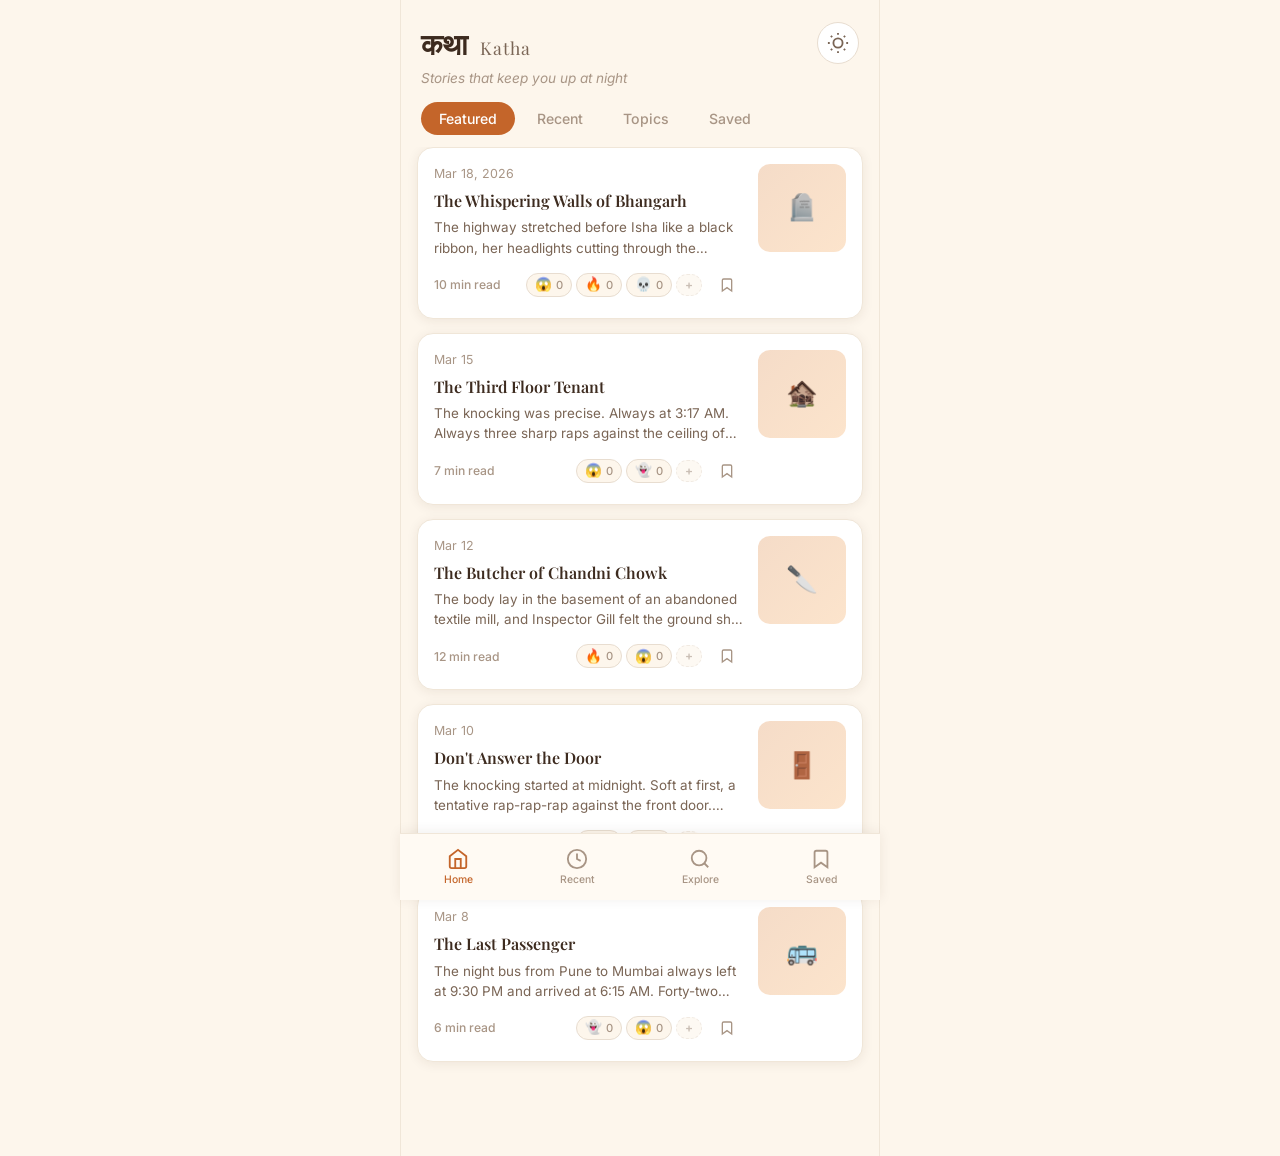
==== commit d2898e3a: "Add 8 topic stories with full ~500-word content" ====
--- a/index.html
+++ b/index.html
@@ -365,6 +365,259 @@
           <span class="topic-count">22 stories</span>
         </button>
       </div>
+    
+
+<!-- Topic Stories -->
+      <article class="story-card">
+        <div class="story-card-row">
+          <div class="story-body">
+            <div class="story-meta">
+              <span class="story-date">Mar 20</span>
+              <span class="topic-tag">ð» Ghosts</span>
+            </div>
+            <h3 class="story-title">The Woman on Platform 9</h3>
+            <p class="story-excerpt-short">Every night at 11:42, she appeared on Platform 9 of Howrah Station. Conductors had reported her for years. A woman in a white cotton sari, standing at the edge of the platform, staring at the tracks. No one ever saw her arrive. No one ever saw her leave. Subir, a railway security guard, had been warned about her on his first shift. "Don't talk to her. Don't approach her. Just let her stand there." He followed the rule for three months. Then one monsoon night, when the station was nearly empty and the rain hammered the corrugated roof like drums, he saw her crying. Not the silent, dignified weeping of the stories. She was sobbing, her shoulders heaving, her hands covering her face. He crossed the platform before he could stop himself. "Madam? Are you alright?" She lowered her hands. Her face was young, maybe twenty-five, with large dark eyes that held a sorrow deeper than anything Subir had ever seen. "He promised he would come back," she said. Her voice echoed strangely, as though the station itself was speaking. "Who promised?" "My husband. He took the Kalka Mail in 1962. He said he would return in a week." Subir felt the hair on his arms rise. "That was sixty years ago." "Has it been that long?" She looked at the tracks. "I've been counting the trains. I must have miscounted." She turned back to him, and her expression changed. Something shifted behind her eyes, a recognition, a hunger. "You can see me," she whispered. "You actually see me." "Of course I can see you." "Most people can't. Most people walk through me. But youâyou spoke to me. That means you're close." "Close to what?" She reached for his hand. Her fingers were ice. "Close to joining us." The lights on Platform 9 flickered and died. In the darkness, Subir heard not one voice but hundreds, all whispering the same thing: waiting, waiting, waiting. When the lights returned, the platform was empty. The next morning, Subir's replacement found his uniform folded neatly on the bench at Platform 9. His shoes were placed beside it. His ID badge sat on top. But Subir was gone. The security cameras, when reviewed, showed him talking to empty air. Then the footage corrupted. The new guard was warned: don't talk to the woman on Platform 9. Don't approach her. Just let her stand there. And whatever you do, don't let her touch you.</p>
+            <div class="story-footer">
+              <span class="read-time">5 min read</span>
+              <div class="story-actions">
+                <div class="emoji-reactions">
+                  <button class="reaction-btn" data-emoji="ð»" aria-label="React ghost"><span class="reaction-emoji">ð»</span><span class="reaction-count">0</span></button>
+                  <button class="reaction-btn" data-emoji="ð±" aria-label="React scared"><span class="reaction-emoji">ð±</span><span class="reaction-count">0</span></button>
+                  <button class="reaction-btn add-reaction" aria-label="Add reaction"><span class="reaction-emoji">+</span></button>
+                </div>
+                <button class="bookmark-btn" aria-label="Bookmark story">
+                  <svg width="16" height="16" viewBox="0 0 24 24" fill="none" stroke="currentColor" stroke-width="2"><path d="M19 21l-7-5-7 5V5a2 2 0 0 1 2-2h10a2 2 0 0 1 2 2z"/></svg>
+                </button>
+              </div>
+            </div>
+          </div>
+          <div class="story-image thumb-image">
+            <div class="image-placeholder thumb-placeholder">
+              <span class="placeholder-icon">ð»</span>
+            </div>
+          </div>
+        </div>
+      </article>
+
+      <article class="story-card">
+        <div class="story-card-row">
+          <div class="story-body">
+            <div class="story-meta">
+              <span class="story-date">Mar 18</span>
+              <span class="topic-tag">ðª Crime Thriller</span>
+            </div>
+            <h3 class="story-title">The Surgeon's Confession</h3>
+            <p class="story-excerpt-short">Dr. Ananya Rao had performed over three thousand surgeries in her career. She was considered one of the finest cardiac surgeons in Chennai. Her hands never shook. Her record was impeccable. Which made the letter all the more disturbing. It arrived at the office of Inspector Mehta on a Tuesday morning, handwritten on hospital stationery. "I have killed fourteen patients deliberately over the past six years. They were not accidents. They were not complications. I chose them carefully, and I ended their lives on my operating table. You will find the evidence in Locker 7B at Chennai Central Station. I am writing this because I cannot stop. And because the fifteenth is scheduled for Thursday." Mehta assembled a team. They opened Locker 7B and found meticulous records: patient files, toxicology data, surgical notes annotated in red ink. Each annotation detailed exactly how Dr. Rao had introduced complications during surgery. A nick here. A delayed response there. Invisible to anyone who wasn't looking for it. They arrested her that evening. She was calm, composed, and entirely cooperative. "Why?" Mehta asked in the interrogation room. "Because they were suffering," she said simply. "Terminal diagnoses. Families drowning in medical debt. Children who would grow up watching their parents die slowly over months. I gave them mercy." "You gave them murder." "I gave them a clean death on a clean table, surrounded by people who were trying to save them. That is the kindest death anyone can hope for." Mehta studied her face. No remorse. No madness. Just a terrible, quiet certainty. "And the fifteenth? Who were you planning toâ" "Myself." The room went silent. "I have stage four pancreatic cancer. Diagnosed eight months ago. I've been managing the symptoms, but the timeline is weeks now, not months. I was going to perform my own final surgery. A procedure I've rehearsed in my mind a thousand times." Mehta leaned back. "You planned everything." "I'm a surgeon, Inspector. Planning is what I do." The trial lasted four months. The prosecution called her a serial killer. The defence called her an angel of mercy. The families of her patients were divided. Some cursed her name. Others wept and said their loved ones had been grateful. Dr. Rao died in custody three weeks before the verdict. Natural causes. Pancreatic failure. In her cell, they found a final note: "I regret nothing except that I could not save them from what was coming. I only shortened the road." The verdict, delivered posthumously, was guilty on all counts. But Inspector Mehta never forgot the look in her eyes. The absolute certainty of someone who believed, down to her bones, that she had done the right thing. It haunted him more than any crime scene ever had.</p>
+            <div class="story-footer">
+              <span class="read-time">5 min read</span>
+              <div class="story-actions">
+                <div class="emoji-reactions">
+                  <button class="reaction-btn" data-emoji="ð¥" aria-label="React fire"><span class="reaction-emoji">ð¥</span><span class="reaction-count">0</span></button>
+                  <button class="reaction-btn" data-emoji="ð" aria-label="React skull"><span class="reaction-emoji">ð</span><span class="reaction-count">0</span></button>
+                  <button class="reaction-btn add-reaction" aria-label="Add reaction"><span class="reaction-emoji">+</span></button>
+                </div>
+                <button class="bookmark-btn" aria-label="Bookmark story">
+                  <svg width="16" height="16" viewBox="0 0 24 24" fill="none" stroke="currentColor" stroke-width="2"><path d="M19 21l-7-5-7 5V5a2 2 0 0 1 2-2h10a2 2 0 0 1 2 2z"/></svg>
+                </button>
+              </div>
+            </div>
+          </div>
+          <div class="story-image thumb-image">
+            <div class="image-placeholder thumb-placeholder">
+              <span class="placeholder-icon">ðª</span>
+            </div>
+          </div>
+        </div>
+      </article>
+
+      <article class="story-card">
+        <div class="story-card-row">
+          <div class="story-body">
+            <div class="story-meta">
+              <span class="story-date">Mar 16</span>
+              <span class="topic-tag">ðï¸ Haunted Places</span>
+            </div>
+            <h3 class="story-title">The Well at Shaniwar Wada</h3>
+            <p class="story-excerpt-short">They said the well at Shaniwar Wada had no bottom. Tour guides told the story with practised ease: the Peshwa palace in Pune, the murdered prince, the ghost that cried "Kaka, mala vachva" on full moon nights. Tourists snapped photos and moved on. Deepak was not a tourist. He was a structural engineer hired to assess the palace's foundations. The ASI wanted restoration plans. He needed to map every underground passage, every cistern, every well. The main well was sixty metres deep by official measurement. Deepak's sonar equipment disagreed. The readings showed the shaft continuing far beyond sixty metres. A hundred. Two hundred. At three hundred metres, the sonar signal simply vanished, as though it had entered a space where sound could not travel. He reported this to his supervisor, who laughed. "Faulty equipment. Those walls are solid basalt." So Deepak went down himself. A harness, a headlamp, and a winch cable that could extend to two hundred metres. The first fifty metres were unremarkable. Ancient stonework, moss, dripping water. The air was cool and smelled of centuries. At seventy metres, the stonework changed. The blocks were older, rougher, carved with symbols Deepak didn't recognise. At ninety metres, the temperature dropped sharply. His breath came in white clouds. At one hundred metres, his headlamp began to flicker. He paused, hanging in the darkness, and heard it. A child crying. Not an echo, not wind through stone. A child, somewhere below him in the absolute dark, weeping with the inconsolable grief of someone who has been weeping for two hundred years. "Hello?" His voice fell into the shaft like a stone into water. The crying stopped. Then, from below, a whisper rose: "Kaka?" Deepak's hands were shaking. He reached for his radio. Dead. He pressed the winch recall button. Nothing happened. The cable held firm, but the motor was silent. He was suspended a hundred metres underground, in the dark, with something below him that knew he was there. "Kaka, mala vachva." Save me, uncle. The voice was closer now. Rising through the shaft like heat. "I'm coming up to get you," the child's voice said, and Deepak heard the impossible sound of small hands and feet climbing the interior wall of the well, moving fast, too fast for anything human. He climbed. Hand over hand on the cable, muscles screaming, not daring to look down. The sound followed him. Fingernails on stone. A child's laughter, echoing and wrong. He emerged into moonlight, gasping, and collapsed on the palace floor. Below him, in the well, something splashed. When the ASI reviewed his footage, the camera showed nothing below seventy metres except static. But in the static, for three frames, there was a face. Small. Young. Smiling. Deepak resigned the next day. The well remains unmapped. On full moon nights, the guards still hear the crying. But now, sometimes, they also hear an answer.</p>
+            <div class="story-footer">
+              <span class="read-time">5 min read</span>
+              <div class="story-actions">
+                <div class="emoji-reactions">
+                  <button class="reaction-btn" data-emoji="ð±" aria-label="React scared"><span class="reaction-emoji">ð±</span><span class="reaction-count">0</span></button>
+                  <button class="reaction-btn" data-emoji="ð»" aria-label="React ghost"><span class="reaction-emoji">ð»</span><span class="reaction-count">0</span></button>
+                  <button class="reaction-btn add-reaction" aria-label="Add reaction"><span class="reaction-emoji">+</span></button>
+                </div>
+                <button class="bookmark-btn" aria-label="Bookmark story">
+                  <svg width="16" height="16" viewBox="0 0 24 24" fill="none" stroke="currentColor" stroke-width="2"><path d="M19 21l-7-5-7 5V5a2 2 0 0 1 2-2h10a2 2 0 0 1 2 2z"/></svg>
+                </button>
+              </div>
+            </div>
+          </div>
+          <div class="story-image thumb-image">
+            <div class="image-placeholder thumb-placeholder">
+              <span class="placeholder-icon">ðï¸</span>
+            </div>
+          </div>
+        </div>
+      </article>
+
+      <article class="story-card">
+        <div class="story-card-row">
+          <div class="story-body">
+            <div class="story-meta">
+              <span class="story-date">Mar 14</span>
+              <span class="topic-tag">ð§ Survival</span>
+            </div>
+            <h3 class="story-title">Thirty-Six Hours in the Sundarbans</h3>
+            <p class="story-excerpt-short">The boat capsized at dusk. One moment Arjun was documenting mangrove root systems for his PhD thesis; the next he was underwater, tangled in camera straps, the brown water of the Sundarbans filling his mouth. He surfaced to find the boat overturned and his guide, Hasan, gone. The current had carried him into a narrow channel between mangrove islands. He grabbed an exposed root and pulled himself onto a mudbank barely wider than his body. The tide would cover it in hours. Rule one of the Sundarbans: the water belongs to the crocodiles. Rule two: the land belongs to the tigers. Rule three: you belong to neither. Arjun took stock. No phone. No supplies. One shoe. A waterproof pouch on his belt containing his field notebook and a lighter. Darkness was coming fast. He climbed the nearest mangrove, wedging himself between branches ten feet above the waterline. Below, the tide rose steadily. Something large moved through the water, its wake catching the last light. A saltwater crocodile, easily four metres. It circled the tree twice, then submerged. The night was the longest of his life. Mosquitoes attacked in clouds. The sounds were relentless: splashing, cracking branches, animal calls he couldn't identify. Twice he heard the coughing roar of a tiger somewhere in the darkness, close enough that he could feel the vibration in his chest. At dawn, the tide receded, revealing mudflats. Arjun climbed down and began moving south, toward where he estimated the ranger station might be. The mud sucked at his feet. Every shadow could be a tiger. Every ripple could be a croc. He fashioned a torch from his notebook pages and the lighter. The smoke helped with the mosquitoes. By midday, dehydration was setting in. He found a freshwater pool trapped in a mangrove hollow and drank, knowing he was gambling on parasites versus certain death from thirst. The second night, he didn't sleep. He heard footsteps on the mud. Heavy, padded footsteps. A tiger circled his tree for what felt like hours, its breathing audible, patient. It was waiting him out. At thirty-two hours, he spotted a fishing boat. He screamed until his voice broke. The fishermen found him dehydrated, covered in insect bites, one foot badly infected from a cut on a mangrove spine. When they asked him how he survived two nights in the Sundarbans without weapons or shelter, Arjun could only say: "I climbed. I waited. I got lucky." The fishermen exchanged glances. In the Sundarbans, luck was not a thing that lasted. They got him out fast, before the tide turned and the forest decided to keep him after all.</p>
+            <div class="story-footer">
+              <span class="read-time">5 min read</span>
+              <div class="story-actions">
+                <div class="emoji-reactions">
+                  <button class="reaction-btn" data-emoji="ð¥" aria-label="React fire"><span class="reaction-emoji">ð¥</span><span class="reaction-count">0</span></button>
+                  <button class="reaction-btn" data-emoji="ð±" aria-label="React scared"><span class="reaction-emoji">ð±</span><span class="reaction-count">0</span></button>
+                  <button class="reaction-btn add-reaction" aria-label="Add reaction"><span class="reaction-emoji">+</span></button>
+                </div>
+                <button class="bookmark-btn" aria-label="Bookmark story">
+                  <svg width="16" height="16" viewBox="0 0 24 24" fill="none" stroke="currentColor" stroke-width="2"><path d="M19 21l-7-5-7 5V5a2 2 0 0 1 2-2h10a2 2 0 0 1 2 2z"/></svg>
+                </button>
+              </div>
+            </div>
+          </div>
+          <div class="story-image thumb-image">
+            <div class="image-placeholder thumb-placeholder">
+              <span class="placeholder-icon">ð§</span>
+            </div>
+          </div>
+        </div>
+      </article>
+
+      <article class="story-card">
+        <div class="story-card-row">
+          <div class="story-body">
+            <div class="story-meta">
+              <span class="story-date">Mar 12</span>
+              <span class="topic-tag">ðµï¸ Mystery</span>
+            </div>
+            <h3 class="story-title">The Vanishing of Coach 3</h3>
+            <p class="story-excerpt-short">The Rajdhani Express pulled into New Delhi station at 6:15 AM, precisely on schedule. Platform staff began their routine checks. Coach 1, present. Coach 2, present. Coach 3 was missing. Not detached. Not derailed somewhere along the route. Simply absent. The coupling between Coach 2 and Coach 4 was intact, connected as though Coach 3 had never existed. But the passenger manifest listed forty-seven people in Coach 3. Their luggage was checked in. Their tickets were scanned at Howrah. CCTV at Kolkata showed them boarding. Inspector Kavitha Nair was assigned the case. She reviewed the footage frame by frame. At Howrah Station, forty-seven passengers boarded Coach 3 at 4:55 PM. The train departed at 5:00 PM. The next camera was at Asansol, three hours later. The footage showed the Rajdhani passing through at speed. Coach 1, Coach 2, Coach 4. No Coach 3. Between Howrah and Asansol, on a continuously monitored rail corridor, an entire train coach had ceased to exist. Kavitha interviewed the passengers in adjacent coaches. The woman in Coach 2, Seat 47, said she had heard normal sounds through the wall for the first hour. Conversations, a child crying, the trolley service bell. Then, around 6:30 PM, silence. Complete silence. She had knocked on the connecting door. No response. She had tried the handle. Locked from the other side. The train driver reported nothing unusual. The TTE for Coaches 1-4 said he had checked Coach 3 at 5:15 PM. Everything was normal. He did not check again because his next round was scheduled for 8:00 PM, and by then Coach 3 was apparently gone. The forty-seven passengers were never found. Their families received no closure. The railway investigation concluded "coach detachment due to mechanical failure," but no detached coach was ever located on the Howrah-Delhi corridor. Kavitha, unsatisfied, dug deeper. She found a pattern. In 1987, 1953, and 1921, similar incidents had been reported on the same route. Coaches vanishing between stations. Passengers disappearing without trace. In each case, the official explanation was mechanical failure. In each case, no physical evidence was recovered. The only commonality: every incident occurred on the same date. March 12th. Kavitha checked her calendar. Today was March 11th. Tomorrow, the Rajdhani Express would make its regular run from Howrah to New Delhi. She bought a ticket. Coach 3. When her colleagues asked why, she said she needed to see for herself. The train departed on schedule. Kavitha sat in Seat 24, her phone recording, her notebook open. The TTE checked her ticket at 5:15 PM. At 6:30 PM, the lights in Coach 3 flickered. The recording, found weeks later on the platform at Asansol inside a phone with no owner, captured seventeen minutes of audio before cutting to static. The last clear words were Kavitha's voice, remarkably calm: "We're not moving anymore. The windows show nothing. But the doors just opened, and someone is boarding."</p>
+            <div class="story-footer">
+              <span class="read-time">5 min read</span>
+              <div class="story-actions">
+                <div class="emoji-reactions">
+                  <button class="reaction-btn" data-emoji="ðµï¸" aria-label="React detective"><span class="reaction-emoji">ðµï¸</span><span class="reaction-count">0</span></button>
+                  <button class="reaction-btn" data-emoji="ð±" aria-label="React scared"><span class="reaction-emoji">ð±</span><span class="reaction-count">0</span></button>
+                  <button class="reaction-btn add-reaction" aria-label="Add reaction"><span class="reaction-emoji">+</span></button>
+                </div>
+                <button class="bookmark-btn" aria-label="Bookmark story">
+                  <svg width="16" height="16" viewBox="0 0 24 24" fill="none" stroke="currentColor" stroke-width="2"><path d="M19 21l-7-5-7 5V5a2 2 0 0 1 2-2h10a2 2 0 0 1 2 2z"/></svg>
+                </button>
+              </div>
+            </div>
+          </div>
+          <div class="story-image thumb-image">
+            <div class="image-placeholder thumb-placeholder">
+              <span class="placeholder-icon">ðµï¸</span>
+            </div>
+          </div>
+        </div>
+      </article>
+
+      <article class="story-card">
+        <div class="story-card-row">
+          <div class="story-body">
+            <div class="story-meta">
+              <span class="story-date">Mar 10</span>
+              <span class="topic-tag">ð Paranormal</span>
+            </div>
+            <h3 class="story-title">The Binding</h3>
+            <p class="story-excerpt-short">The tantrik lived in a concrete room behind the Kali temple in Kalighat. No sign, no advertisement. You found him through whispers, through desperation. Shalini found him because her daughter had stopped sleeping. Not reduced sleep. Not insomnia. Mira, age seven, had not closed her eyes in nineteen days. Doctors were baffled. Every test came back normal. No stimulants in her blood, no neurological abnormality. Mira simply did not sleep. She sat in her bed, eyes open, watching something in the corner of her room that no one else could see. "She's been claimed," the tantrik said, examining the child. His name was Gopal, and his eyes were milky with cataracts, yet he moved with the precision of a much younger man. "By what?" "By something old. Something that was here before the temple, before the city, before people gave things names. It feeds on consciousness. It needs her awake because it is drinking from her awareness." "Can you stop it?" Gopal was quiet for a long time. "I can bind it. Not destroy it. You cannot destroy something that has no form. But I can bind it to an object, lock it away so it cannot reach her." The ritual took three nights. Shalini was not allowed to watch. She sat in the temple courtyard, listening to sounds she could not explain. Chanting that seemed to come from underground. A wind that blew through the room despite sealed windows. On the second night, screaming. Not Mira's voice. Something deeper, older, vibrating at a frequency that made Shalini's teeth ache. On the third night, silence. Gopal emerged carrying a small brass box, sealed with red thread and wax. His hands were trembling. There was blood on his kurta. "It's done. She will sleep tonight." "What's in the box?" "Don't open it. Don't shake it. Don't speak to it. Keep it in a dark place, and never let it near a sleeping child." Mira slept fourteen hours that night and woke up smiling for the first time in weeks. She remembered nothing. Shalini kept the box on the highest shelf in their puja room, behind the heavy brass murti of Ganesh. For three years, everything was fine. Then one afternoon, while cleaning, Shalini knocked the box from the shelf. It hit the floor and the wax seal cracked. That night, Mira stopped sleeping. But this time, it wasn't just Mira. Every child in the apartment building sat up at midnight, eyes open, watching the same corner of their rooms. Shalini called Gopal. The number was disconnected. She went to the room behind the Kali temple. It was empty. It looked as though no one had lived there in years. The brass box sat on her shelf, cracked and empty. Whatever had been inside was already gone, spreading through the building like smoke through open doors.</p>
+            <div class="story-footer">
+              <span class="read-time">5 min read</span>
+              <div class="story-actions">
+                <div class="emoji-reactions">
+                  <button class="reaction-btn" data-emoji="ð" aria-label="React devil"><span class="reaction-emoji">ð</span><span class="reaction-count">0</span></button>
+                  <button class="reaction-btn" data-emoji="ð±" aria-label="React scared"><span class="reaction-emoji">ð±</span><span class="reaction-count">0</span></button>
+                  <button class="reaction-btn add-reaction" aria-label="Add reaction"><span class="reaction-emoji">+</span></button>
+                </div>
+                <button class="bookmark-btn" aria-label="Bookmark story">
+                  <svg width="16" height="16" viewBox="0 0 24 24" fill="none" stroke="currentColor" stroke-width="2"><path d="M19 21l-7-5-7 5V5a2 2 0 0 1 2-2h10a2 2 0 0 1 2 2z"/></svg>
+                </button>
+              </div>
+            </div>
+          </div>
+          <div class="story-image thumb-image">
+            <div class="image-placeholder thumb-placeholder">
+              <span class="placeholder-icon">ð</span>
+            </div>
+          </div>
+        </div>
+      </article>
+
+      <article class="story-card">
+        <div class="story-card-row">
+          <div class="story-body">
+            <div class="story-meta">
+              <span class="story-date">Mar 8</span>
+              <span class="topic-tag">ð Dark Folklore</span>
+            </div>
+            <h3 class="story-title">The Price of Rain</h3>
+            <p class="story-excerpt-short">The village of Motipur had not seen rain in eleven months. Wells had dried to dust. Cattle were dying. The government tankers came twice a week, but it was never enough. Then old Kamla Devi, who everyone said was mad, announced she knew how to bring the rain. "The Nag Devta is angry," she told the panchayat. "He was promised a bride sixty years ago. Your grandfathers made the promise and never delivered. He will not release the rain until the debt is paid." The village elders laughed. Nag Devta was a folk legend. A serpent god who lived in the ancient stepwell at the village edge. Children were told stories about him. No one actually believed. "Believe what you want," Kamla said. "But go look at the stepwell." Three men went. They returned white-faced. The stepwell, which had been dry for a decade, was full. Crystal clear water, impossibly cold, filled it to the brim. And floating on the surface was a garland of fresh marigolds. No one had been near the well in months. The village debated for days while the drought continued. Then Kamla's granddaughter, Padma, seventeen and stubborn, made an announcement: she would go to the stepwell herself and settle the matter. "I'll be the bride," she said, and everyone thought she was joking. She wasn't. On the night of the new moon, Padma dressed in red and walked to the stepwell alone. The village watched from a distance. She descended the stone steps, the water rising around her ankles, her knees, her waist. She spoke words no one could hear. Then she submerged completely. The village held its breath. One minute. Two. Five. They rushed to the stepwell. The water was gone. Every drop had vanished. Padma stood at the bottom, completely dry, smiling. "He says the debt is paid. He says the rain will come at dawn." They carried her home. She slept peacefully. At dawn, the sky opened. Rain fell in sheets, filling tanks and wells, turning dust to mud. It rained for three days without stopping. The drought was broken. But Padma had changed. She no longer ate cooked food, only raw grain and milk. She could not tolerate sunlight and spent her days in the darkest room of the house. At night, she walked to the stepwell and sat at its edge for hours, whispering to the water. Her eyes, once brown, had developed vertical pupils. When Kamla saw this, she wept. "I said a bride. I didn't mean it like this." "You didn't mean anything, Nani," Padma replied, her voice carrying a strange resonance, as though two voices spoke at once. "But a promise is a promise. And the rain has a price." The monsoon that year was the heaviest in recorded history. The village prospered. And Padma, bride of the Nag Devta, sat by her well each night, watching the water with eyes that were no longer entirely human.</p>
+            <div class="story-footer">
+              <span class="read-time">5 min read</span>
+              <div class="story-actions">
+                <div class="emoji-reactions">
+                  <button class="reaction-btn" data-emoji="ð" aria-label="React moon"><span class="reaction-emoji">ð</span><span class="reaction-count">0</span></button>
+                  <button class="reaction-btn" data-emoji="ð±" aria-label="React scared"><span class="reaction-emoji">ð±</span><span class="reaction-count">0</span></button>
+                  <button class="reaction-btn add-reaction" aria-label="Add reaction"><span class="reaction-emoji">+</span></button>
+                </div>
+                <button class="bookmark-btn" aria-label="Bookmark story">
+                  <svg width="16" height="16" viewBox="0 0 24 24" fill="none" stroke="currentColor" stroke-width="2"><path d="M19 21l-7-5-7 5V5a2 2 0 0 1 2-2h10a2 2 0 0 1 2 2z"/></svg>
+                </button>
+              </div>
+            </div>
+          </div>
+          <div class="story-image thumb-image">
+            <div class="image-placeholder thumb-placeholder">
+              <span class="placeholder-icon">ð</span>
+            </div>
+          </div>
+        </div>
+      </article>
+
+      <article class="story-card">
+        <div class="story-card-row">
+          <div class="story-body">
+            <div class="story-meta">
+              <span class="story-date">Mar 6</span>
+              <span class="topic-tag">ð§  Psychological</span>
+            </div>
+            <h3 class="story-title">The Therapist's Patient Zero</h3>
+            <p class="story-excerpt-short">Dr. Nikhil Sharma had been a psychiatrist for twenty-two years. He had treated everything from mild anxiety to severe psychosis. He was careful, methodical, and deeply sceptical of anything that couldn't be explained by neuroscience. Then came Patient 47. A woman in her forties, referred by another doctor who had given up. She had no name on file. She paid in cash. She refused to remove her sunglasses during sessions. Her complaint was simple: she could hear other people's thoughts. Not metaphorically. Not as intuition. She heard them as clearly as spoken words, a constant stream of consciousness from everyone within a fifty-metre radius. Nikhil began cognitive behavioural therapy. Standard approach for delusional ideation. But in their third session, she interrupted him mid-sentence. "You're thinking about your wife. About the argument last night. About how she said you love your patients more than your family." Nikhil's pen stopped moving. He had told no one about the argument. "Lucky guess," he said. "You're also thinking about the mole on your back that you haven't told anyone about. The one you're afraid might be melanoma. You've been checking it in the mirror every morning for two weeks." His blood went cold. That was not a guess. Over the next three sessions, Patient 47 demonstrated an ability that Nikhil could not explain, rationalize, or dismiss. She knew things. Specific, private, verifiable things about every person she encountered. She knew the receptionist was pregnant before the receptionist knew. She knew the janitor was planning to quit. She knew that the psychiatrist in the office next door was falsifying insurance claims. "It started six months ago," she told Nikhil. "After the accident. I hit my head on the dashboard. When I woke up in the hospital, I could hear everyone. The nurses, the doctors, the patients in the next room. Every thought, all the time. I haven't slept properly since. Do you know what it's like to hear the inner life of every person around you? The fears they'll never say aloud? The desires that disgust them? People are not what they present to the world, Dr. Sharma. They are uglier, sadder, and more afraid than you can imagine." Nikhil prescribed medication. It didn't help. He tried meditation techniques, grounding exercises, sensory deprivation. Nothing worked. Then, during their eighth session, Patient 47 went very still. "Someone in this building is planning to hurt someone," she said quietly. "Right now. On the floor above us. A man with a briefcase. He has a gun." Nikhil called security. They found the man. He had a gun. The police were called. A tragedy was averted. Patient 47 never returned for her ninth session. Her file, when Nikhil checked, contained only blank pages. As though she had never existed. But the thoughts she had describedâthe private fears, the hidden truthsâwere all accurate. Every single one. Nikhil began sleeping with his office door locked. Not because he believed in psychic abilities. But because someone had read his mind, perfectly, eight times. And he could not explain how.</p>
+            <div class="story-footer">
+              <span class="read-time">5 min read</span>
+              <div class="story-actions">
+                <div class="emoji-reactions">
+                  <button class="reaction-btn" data-emoji="ð§ " aria-label="React brain"><span class="reaction-emoji">ð§ </span><span class="reaction-count">0</span></button>
+                  <button class="reaction-btn" data-emoji="ð¥" aria-label="React fire"><span class="reaction-emoji">ð¥</span><span class="reaction-count">0</span></button>
+                  <button class="reaction-btn add-reaction" aria-label="Add reaction"><span class="reaction-emoji">+</span></button>
+                </div>
+                <button class="bookmark-btn" aria-label="Bookmark story">
+                  <svg width="16" height="16" viewBox="0 0 24 24" fill="none" stroke="currentColor" stroke-width="2"><path d="M19 21l-7-5-7 5V5a2 2 0 0 1 2-2h10a2 2 0 0 1 2 2z"/></svg>
+                </button>
+              </div>
+            </div>
+          </div>
+          <div class="story-image thumb-image">
+            <div class="image-placeholder thumb-placeholder">
+              <span class="placeholder-icon">ð§ </span>
+            </div>
+          </div>
+        </div>
+      </article>
+
+    </section>
+
     </section>
 
     <!-- Bookmarks Section -->
--- a/styles.css
+++ b/styles.css
@@ -826,6 +826,93 @@
   background: var(--accent-light);
 }
 
+
+/* ========================================
+   Story Reader
+   ======================================== */
+.story-reader {
+  position: fixed;
+  top: 0;
+  left: 0;
+  right: 0;
+  bottom: 0;
+  background: var(--bg);
+  z-index: 1000;
+  overflow-y: auto;
+  transform: translateX(100%);
+  transition: transform 0.3s ease;
+  -webkit-overflow-scrolling: touch;
+}
+
+.story-reader.open {
+  transform: translateX(0);
+}
+
+.story-reader-header {
+  position: sticky;
+  top: 0;
+  display: flex;
+  align-items: center;
+  gap: 12px;
+  padding: 14px 16px;
+  background: var(--bg);
+  border-bottom: 1px solid var(--border);
+  z-index: 10;
+}
+
+.story-reader-back {
+  background: none;
+  border: none;
+  color: var(--accent);
+  cursor: pointer;
+  padding: 4px;
+  display: flex;
+  align-items: center;
+}
+
+.story-reader-label {
+  font-size: 0.9rem;
+  font-weight: 500;
+  color: var(--text-secondary);
+}
+
+.story-reader-body {
+  max-width: 680px;
+  margin: 0 auto;
+  padding: 24px 20px 80px;
+}
+
+.story-reader-meta {
+  display: flex;
+  gap: 12px;
+  margin-bottom: 12px;
+}
+
+.story-reader-date,
+.story-reader-time {
+  font-size: 0.8rem;
+  color: var(--text-secondary);
+}
+
+.story-reader-title {
+  font-family: 'Playfair Display', Georgia, serif;
+  font-size: 1.8rem;
+  font-weight: 700;
+  color: var(--text);
+  line-height: 1.3;
+  margin-bottom: 24px;
+}
+
+.story-reader-text {
+  font-size: 1.05rem;
+  line-height: 1.85;
+  color: var(--text);
+}
+
+.story-reader-text p {
+  margin-bottom: 1em;
+}
+
 /* ========================================
    Utilities & Animations
    ======================================== */
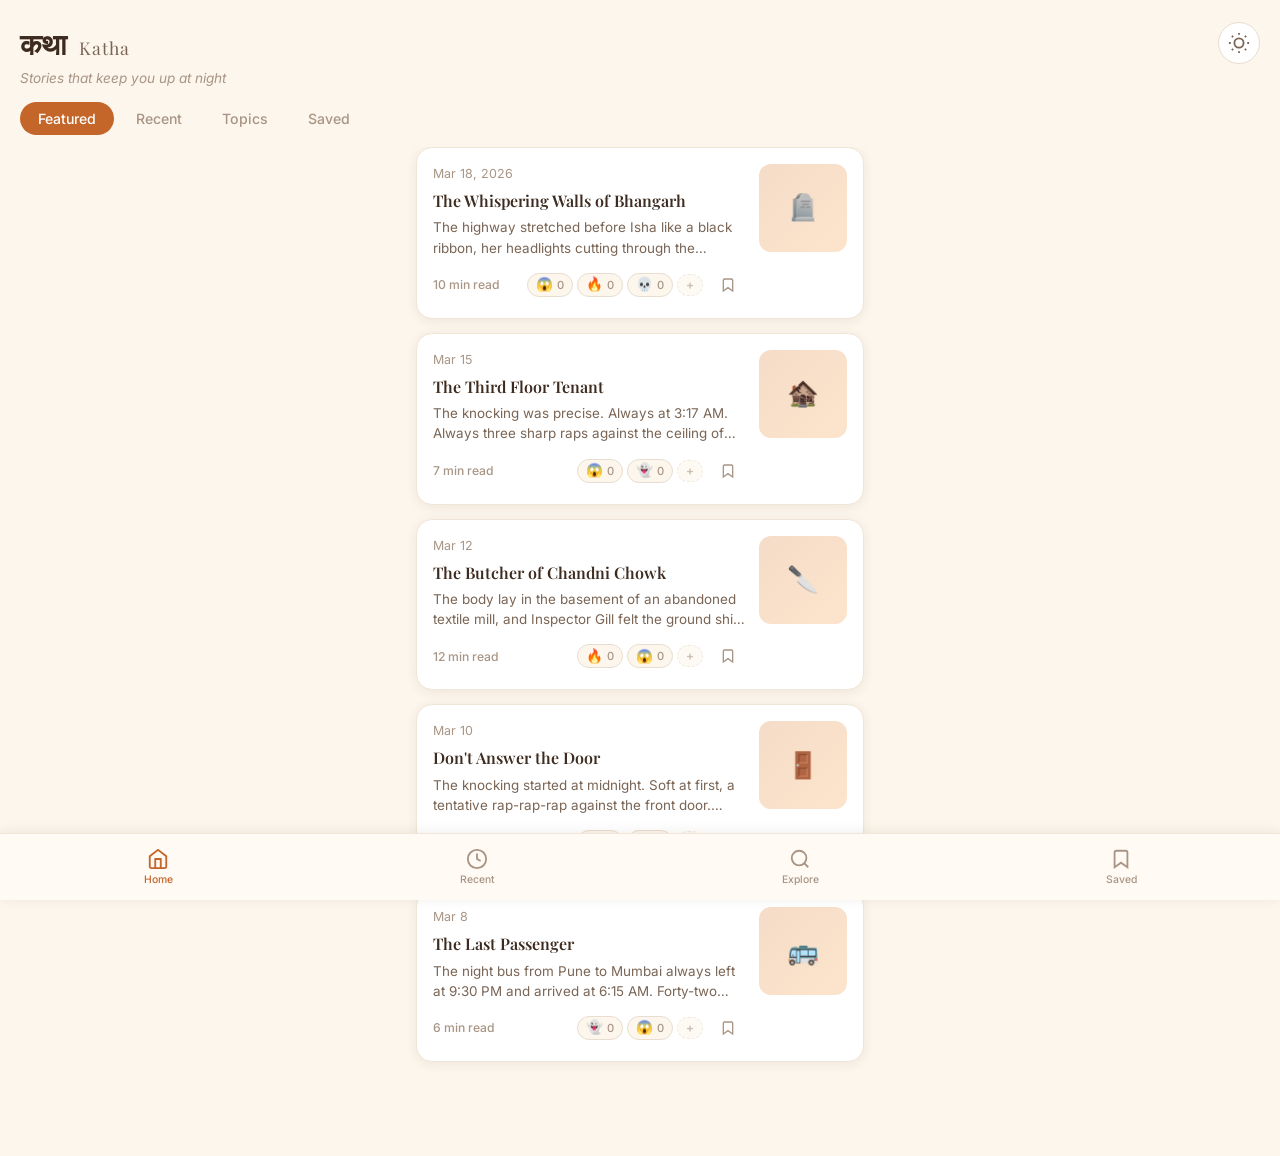
==== commit c9cda027: "Fix Topics: add click filtering for topic cards" ====
--- a/index.html
+++ b/index.html
@@ -1,689 +1,698 @@
-<!DOCTYPE html>
-<html lang="en" data-theme="warm">
-<head>
-  <meta charset="UTF-8">
-  <meta name="viewport" content="width=device-width, initial-scale=1.0">
-  <title>Katha — Thriller & Horror Stories</title>
-  <link rel="stylesheet" href="styles.css">
-  <link rel="preconnect" href="https://fonts.googleapis.com">
-  <link rel="preconnect" href="https://fonts.gstatic.com" crossorigin>
-  <link href="https://fonts.googleapis.com/css2?family=Playfair+Display:ital,wght@0,400;0,600;0,700;1,400&family=Inter:wght@300;400;500;600&family=Fira+Code:wght@400&display=swap" rel="stylesheet">
-</head>
-<body>
-
-  <!-- Header -->
-  <header class="header">
-    <div class="header-top">
-      <h1 class="logo">कथा <span class="logo-en">Katha</span></h1>
-      <button class="theme-toggle" id="themeToggle" aria-label="Change theme">
-        <svg class="theme-icon" width="22" height="22" viewBox="0 0 24 24" fill="none" stroke="currentColor" stroke-width="2">
-          <circle cx="12" cy="12" r="5"/>
-          <path d="M12 1v2M12 21v2M4.22 4.22l1.42 1.42M18.36 18.36l1.42 1.42M1 12h2M21 12h2M4.22 19.78l1.42-1.42M18.36 5.64l1.42-1.42"/>
-        </svg>
-      </button>
-    </div>
-    <p class="tagline">Stories that keep you up at night</p>
-  </header>
-
-  <!-- Theme Picker Modal -->
-  <div class="theme-modal" id="themeModal">
-    <div class="theme-modal-backdrop" id="themeModalBackdrop"></div>
-    <div class="theme-modal-content">
-      <h3 class="theme-modal-title">Choose Your Mood</h3>
-      <div class="theme-options">
-        <button class="theme-option" data-theme="warm">
-          <span class="theme-swatch warm-swatch"></span>
-          <span class="theme-label">Warm & Earthy</span>
-          <span class="theme-desc">Terracotta, amber, cream</span>
-        </button>
-        <button class="theme-option" data-theme="dark">
-          <span class="theme-swatch dark-swatch"></span>
-          <span class="theme-label">Dark & Modern</span>
-          <span class="theme-desc">Deep tones, vibrant accents</span>
-        </button>
-        <button class="theme-option" data-theme="light">
-          <span class="theme-swatch light-swatch"></span>
-          <span class="theme-label">Light & Minimal</span>
-          <span class="theme-desc">Clean whites, soft grays</span>
-        </button>
-        <button class="theme-option" data-theme="colorful">
-          <span class="theme-swatch colorful-swatch"></span>
-          <span class="theme-label">Colorful & Bold</span>
-          <span class="theme-desc">Bright, playful energy</span>
-        </button>
-      </div>
-      <button class="theme-modal-close" id="themeModalClose">Done</button>
-    </div>
-  </div>
-
-  <!-- Navigation Tabs -->
-  <nav class="nav-tabs">
-    <button class="nav-tab active" data-section="featured">Featured</button>
-    <button class="nav-tab" data-section="recent">Recent</button>
-    <button class="nav-tab" data-section="topics">Topics</button>
-    <button class="nav-tab" data-section="bookmarks">Saved</button>
-  </nav>
-
-  <!-- Main Content -->
-  <main class="main-content">
-
-    <!-- Featured Section -->
-    <section class="section featured-section active" id="section-featured">
-      <!-- Story Cards -->
-      <article class="story-card">
-        <div class="story-card-row">
-          <div class="story-body">
-            <div class="story-meta">
-              <span class="story-date">Mar 18, 2026</span>
-            </div>
-            <h3 class="story-title">The Whispering Walls of Bhangarh</h3>
-            <p class="story-excerpt-short">The highway stretched before Isha like a black ribbon, her headlights cutting through the October night. The engine had died three kilometres back, and the nearest town was a phantom on the map. Then she saw it: the crumbling silhouette of Bhangarh Fort against the starlit sky. She knew the stories. Everyone did. The curse, the jauhar, the forbidden nights. But her phone was dead, the temperature was dropping, and the darkness pressed in from all sides. The fort's main gate hung open like a jaw. Isha pulled her cardigan tight and stepped through. Inside, the air tasted of rust and time. Moonlight filtered through broken windows, casting skeletal shadows across stone corridors. She found a chamber near the entrance and sat on a weathered bench, telling herself the stories were just stories. Then she heard it. A whisper, soft as dust settling. Her name. "Hello?" The whisper came again, from the walls themselves. Not her name this time, but something else. Words in a language she almost understood, urgent and pleading. More voices joined the first—a chorus rising from the stone, from the earth beneath her feet. She stood up, moving toward the exit. The whispers followed, grew louder. They weren't threatening exactly, but desperate. Like voices calling from very far away, across an impossible distance. At the gateway, she turned back. In the courtyard she'd just left, figures moved through the moonlight. Not quite solid, not quite shadow. Their mouths opened, the whispers intensified, and Isha ran. She burst onto the highway just as a truck appeared, its driver slamming on brakes. When he helped her to the cab, his face was pale. "Madness," he muttered. "No one survives a night in that place." "I was only inside for minutes," Isha protested. The driver checked his dashboard clock. "It's 5:47 AM, beta. You've been gone for six hours." Isha's reflection in the side mirror showed her face unchanged—but her hair, which had been black that morning, now held a streak of grey at each temple. In her ears, very faintly, the whispers continued. They would continue for a long time.</p>
-            <div class="story-footer">
-              <span class="read-time">10 min read</span>
-              <div class="story-actions">
-                <div class="emoji-reactions">
-                  <button class="reaction-btn" data-emoji="😱" aria-label="React scared"><span class="reaction-emoji">😱</span><span class="reaction-count">0</span></button>
-                  <button class="reaction-btn" data-emoji="🔥" aria-label="React fire"><span class="reaction-emoji">🔥</span><span class="reaction-count">0</span></button>
-                  <button class="reaction-btn" data-emoji="💀" aria-label="React skull"><span class="reaction-emoji">💀</span><span class="reaction-count">0</span></button>
-                  <button class="reaction-btn add-reaction" aria-label="Add reaction"><span class="reaction-emoji">+</span></button>
-                </div>
-                <button class="bookmark-btn" aria-label="Bookmark story">
-                  <svg width="16" height="16" viewBox="0 0 24 24" fill="none" stroke="currentColor" stroke-width="2"><path d="M19 21l-7-5-7 5V5a2 2 0 0 1 2-2h10a2 2 0 0 1 2 2z"/></svg>
-                </button>
-              </div>
-            </div>
-          </div>
-          <div class="story-image thumb-image">
-            <div class="image-placeholder thumb-placeholder">
-              <span class="placeholder-icon">🪦</span>
-            </div>
-          </div>
-        </div>
-      </article>
-
-      <article class="story-card">
-        <div class="story-card-row">
-          <div class="story-body">
-            <div class="story-meta">
-              <span class="story-date">Mar 15</span>
-            </div>
-            <h3 class="story-title">The Third Floor Tenant</h3>
-            <p class="story-excerpt-short">The knocking was precise. Always at 3:17 AM. Always three sharp raps against the ceiling of apartment 3B. Ravi had mentioned it to the landlord, Mr. Desai, after the first week. "Someone lives above me. An early riser, I suppose." Desai's face had gone strange. "No one lives on the fourth floor. 3B is the top unit." "Then someone's on the roof," Ravi suggested. "No one goes on the roof, beta." But the footsteps didn't stop. Night after night, Ravi lay awake, listening to the careful pacing above his head. Back and forth, back and forth. Then the knock. Pause. Then it would fade, and silence would return until the next night. After two months, Ravi decided to investigate. He climbed the stairs to the fourth floor—which shouldn't exist, yet clearly did—and found a narrow door. It was padlocked. "You shouldn't be up here," Desai said behind him, startling Ravi badly. "What's in that room?" "Nothing that concerns you." That night, the footsteps came earlier. 2:45 AM. The knocking was louder, more insistent. Ravi pressed his ear to the ceiling and heard something beneath the sound of feet: breathing. Heavy, laboured breathing, like someone with broken ribs. The next morning, Ravi found a note slipped under his door. The handwriting was childlike, the letters uneven: "PLEASE HELP ME." He went straight to Desai's apartment. The old man opened the door reluctantly, and Ravi pushed past him. On the wall above Desai's bed hung dozens of photographs—all of the same young man, tracked through decades. Childhood, adolescence, adulthood, old age. All taken in the same room, against the same wall. The most recent photo was dated three weeks ago. "He never leaves," Desai whispered. "He's been there since 1987. Since he was supposed to die in that accident, but something kept him alive. Something wrong. He's still aging, Ravi. Still conscious. And he's been calling for help for thirty-seven years." That night, the knocking returned. This time, Ravi didn't hesitate. He went upstairs, found the padlock was now open, and opened the door to the room that shouldn't exist. Some sounds, once heard, can never be forgotten.</p>
-            <div class="story-footer">
-              <span class="read-time">7 min read</span>
-              <div class="story-actions">
-                <div class="emoji-reactions">
-                  <button class="reaction-btn" data-emoji="😱" aria-label="React scared"><span class="reaction-emoji">😱</span><span class="reaction-count">0</span></button>
-                  <button class="reaction-btn" data-emoji="👻" aria-label="React ghost"><span class="reaction-emoji">👻</span><span class="reaction-count">0</span></button>
-                  <button class="reaction-btn add-reaction" aria-label="Add reaction"><span class="reaction-emoji">+</span></button>
-                </div>
-                <button class="bookmark-btn" aria-label="Bookmark story">
-                  <svg width="16" height="16" viewBox="0 0 24 24" fill="none" stroke="currentColor" stroke-width="2"><path d="M19 21l-7-5-7 5V5a2 2 0 0 1 2-2h10a2 2 0 0 1 2 2z"/></svg>
-                </button>
-              </div>
-            </div>
-          </div>
-          <div class="story-image thumb-image">
-            <div class="image-placeholder thumb-placeholder">
-              <span class="placeholder-icon">🏚️</span>
-            </div>
-          </div>
-        </div>
-      </article>
-
-      <article class="story-card">
-        <div class="story-card-row">
-          <div class="story-body">
-            <div class="story-meta">
-              <span class="story-date">Mar 12</span>
-            </div>
-            <h3 class="story-title">The Butcher of Chandni Chowk</h3>
-            <p class="story-excerpt-short">The body lay in the basement of an abandoned textile mill, and Inspector Gill felt the ground shift beneath his certainty. Seventeen stab wounds, each one precise, surgical. Each one placed exactly where the three victims from 1947 had been wounded. But that was impossible. Those murders had gone unsolved for seventy-six years, and the only man who could have committed them would be over 120 years old. The victim was identified as Arjun Verma, a businessman with no known enemies. No connection to the 1947 cases. The wound pattern, forensics confirmed, was identical down to the angle and depth. Gill pulled the old case files from the archive. Three victims, all found in different parts of Delhi, all killed with the same precision. The detective from that era, long dead, had written in frustration: "The killer knows anatomy. Medical training suspected." That evening, Gill received an anonymous letter. Inside was a photograph—grainy, dated 1947—showing a young man in a medical coat. His face was obscured, but something about his stance was familiar. Gill checked the medical examiner's schedule and found Dr. Anand Kumar had been available every night the victims died. He'd also performed the examinations. Gill had met him once, a quiet man in his nineties, still consulting for the police occasionally. The inspector drove to Kumar's residence. The old doctor answered the door with an expression that suggested he'd been expecting this visit. "You found the body," Kumar said. Not a question. "How did you know?" "Because I left it for you to find." They sat in Kumar's study, surrounded by medical books and photographs. The doctor's hands trembled as he explained. A disease, he said. A darkness in the blood that made a man need to cut, to understand, to hurt. He'd fought it for decades, controlled it through meditation and medication. But something had changed after his wife died. The hunger returned. "That man you found," Kumar said quietly, "he was my great-grandson. He had the same thing. The same hunger. I couldn't watch him become what I became. I couldn't let him hurt others." "And the 1947 victims?" Kumar turned away. "Mistakes. Ones I've been trying to atone for by removing those who would repeat them." As Gill reached for his handcuffs, he noticed something in the mirror behind Kumar. Two other people stood in the darkened doorway behind them, neither of whom had been there moments before. They were smiling.</p>
-            <div class="story-footer">
-              <span class="read-time">12 min read</span>
-              <div class="story-actions">
-                <div class="emoji-reactions">
-                  <button class="reaction-btn" data-emoji="🔥" aria-label="React fire"><span class="reaction-emoji">🔥</span><span class="reaction-count">0</span></button>
-                  <button class="reaction-btn" data-emoji="😱" aria-label="React scared"><span class="reaction-emoji">😱</span><span class="reaction-count">0</span></button>
-                  <button class="reaction-btn add-reaction" aria-label="Add reaction"><span class="reaction-emoji">+</span></button>
-                </div>
-                <button class="bookmark-btn" aria-label="Bookmark story">
-                  <svg width="16" height="16" viewBox="0 0 24 24" fill="none" stroke="currentColor" stroke-width="2"><path d="M19 21l-7-5-7 5V5a2 2 0 0 1 2-2h10a2 2 0 0 1 2 2z"/></svg>
-                </button>
-              </div>
-            </div>
-          </div>
-          <div class="story-image thumb-image">
-            <div class="image-placeholder thumb-placeholder">
-              <span class="placeholder-icon">🔪</span>
-            </div>
-          </div>
-        </div>
-      </article>
-
-      <article class="story-card">
-        <div class="story-card-row">
-          <div class="story-body">
-            <div class="story-meta">
-              <span class="story-date">Mar 10</span>
-            </div>
-            <h3 class="story-title">Don't Answer the Door</h3>
-            <p class="story-excerpt-short">The knocking started at midnight. Soft at first, a tentative rap-rap-rap against the front door. Maya checked the peephole. Nothing. She waited, heart accelerating, listening to the silence that followed. At 1:03 AM, it came again. Louder this time. Demanding. Maya called building security. "There's someone at my door." "I'll send someone up," the guard promised. But by the time footsteps echoed in the hallway, the knocking had stopped. Security found no one. At 2:15 AM, her phone buzzed. Unknown number: "I know you're home." Maya's hands went cold. She didn't respond, just blocked the number. Five minutes later, another text from a different unknown number: "Don't ignore me." The knocking resumed, this time from the living room window on the 23rd floor. Tap-tap-tap. Tap-tap-tap. Maya's mind fractured. She lived on the 23rd floor. No fire escape. No ledge. No way for anyone to be at that window. She pulled the curtains shut and called the police. While she waited, her phone buzzed continuously. Unknown numbers, each one different. The messages grew more intimate, more impossible. "You wore blue yesterday. You looked tired." "You cried in the shower at 9:42 PM. The bathroom fan was too loud to hear you." "Your favourite song is the one you hum when you're scared." The knocking moved. Door. Window. Window. Door. Circling. The sound of fingernails dragging across glass. A voice underneath it all, whispering her name with absolute tenderness. The police arrived at 3:30 AM and found nothing. No prints on the windows. No marks on the door. No one in the hallway or stairwell. They suggested she was having a psychological episode. But the detective's partner, younger and sharper, noticed something. In every reflective surface—the television screen, the mirror, the window glass—a figure stood just behind Maya. Watching. Always there, regardless of the angle. When they pointed it out, Maya saw it too. And she understood, with a clarity that burned like ice, that the figure had been there for a very long time. That it had been patient. That it had learned her, loved her in its own terrible way, and that she had somehow always known. The knocking started again. This time, Maya went to the door and opened it. The hallway was empty, but as her foot crossed the threshold, every door in the building opened simultaneously. And from each one came the sound of knocking, all in perfect synchronisation, growing louder and louder.</p>
-            <div class="story-footer">
-              <span class="read-time">5 min read</span>
-              <div class="story-actions">
-                <div class="emoji-reactions">
-                  <button class="reaction-btn" data-emoji="😱" aria-label="React scared"><span class="reaction-emoji">😱</span><span class="reaction-count">0</span></button>
-                  <button class="reaction-btn" data-emoji="💀" aria-label="React skull"><span class="reaction-emoji">💀</span><span class="reaction-count">0</span></button>
-                  <button class="reaction-btn add-reaction" aria-label="Add reaction"><span class="reaction-emoji">+</span></button>
-                </div>
-                <button class="bookmark-btn" aria-label="Bookmark story">
-                  <svg width="16" height="16" viewBox="0 0 24 24" fill="none" stroke="currentColor" stroke-width="2"><path d="M19 21l-7-5-7 5V5a2 2 0 0 1 2-2h10a2 2 0 0 1 2 2z"/></svg>
-                </button>
-              </div>
-            </div>
-          </div>
-          <div class="story-image thumb-image">
-            <div class="image-placeholder thumb-placeholder">
-              <span class="placeholder-icon">🚪</span>
-            </div>
-          </div>
-        </div>
-      </article>
-
-      <article class="story-card">
-        <div class="story-card-row">
-          <div class="story-body">
-            <div class="story-meta">
-              <span class="story-date">Mar 8</span>
-            </div>
-            <h3 class="story-title">The Last Passenger</h3>
-            <p class="story-excerpt-short">The night bus from Pune to Mumbai always left at 9:30 PM and arrived at 6:15 AM. Forty-two passengers, every time. Bhakta had driven the route for nineteen years and never deviated. He knew the count like he knew the road. Tonight, the headcount was different. He noticed it at the third stop, near Lonavala, when an old woman in a faded green sari boarded. Nothing unusual about her—he barely looked up as she climbed the steps. It was only at the next checkpoint, forty minutes later, when he counted heads out of habit, that he realized something was wrong. Forty-three passengers. Bhakta counted again. Forty-three. He checked his boarding register. No one had gotten on at the last stop. He mentioned it to the conductor, Suresh. "I count forty-three. That's not right." Suresh frowned and counted the passengers through the cabin. "Forty-two." "Count again." "Forty-two, Bhakta." But Bhakta had counted three times now. Forty-three every time. He continued driving, unease crawling up his spine. In the mirror, he watched the passengers. Sleeping, reading, staring out into the darkness. The old woman in the green sari sat in the third row, completely still, her head tilted at an angle that would cause pain to a living person. At a rest stop near Murbad, Bhakta walked the aisles. He counted each passenger aloud, pointing at them. Forty-two. When he reached the back, he counted the overhead luggage racks. One extra bag. Black canvas, unmarked. No passenger claimed it. He opened it carefully. Inside was a collection of objects: a water bottle, a notebook filled with route maps and departure times, a photograph of a man who looked like Bhakta, dated 1987, and a ticket stub from a Pune-to-Mumbai night bus dated April 2nd, 1989. Bhakta sat down heavily. He remembered that date. He'd hit something on the road that night. A figure in the darkness. The police never found anything. He'd never spoken of it. Suresh found him staring at the photograph. "Bhakta, are you—" "Count the passengers again." Suresh counted. "Forty-three." They both turned to look toward the bus. Through the windows, they could see every seat occupied. But in the third row, where the old woman in the green sari had been sitting, there was now a man in a dark coat. He was looking directly at them. "You hit me," the figure whispered. "And you drove away. For thirty-seven years, I've been riding this bus, Bhakta. Learning the route. Learning your schedule. And now, I'm driving it too." When authorities found the bus the next morning, it was parked at the final stop in Mumbai. All seats were empty. The driver and conductor were gone. The bus ran that night again, on schedule, with exactly 43 passengers.</p>
-            <div class="story-footer">
-              <span class="read-time">6 min read</span>
-              <div class="story-actions">
-                <div class="emoji-reactions">
-                  <button class="reaction-btn" data-emoji="👻" aria-label="React ghost"><span class="reaction-emoji">👻</span><span class="reaction-count">0</span></button>
-                  <button class="reaction-btn" data-emoji="😱" aria-label="React scared"><span class="reaction-emoji">😱</span><span class="reaction-count">0</span></button>
-                  <button class="reaction-btn add-reaction" aria-label="Add reaction"><span class="reaction-emoji">+</span></button>
-                </div>
-                <button class="bookmark-btn" aria-label="Bookmark story">
-                  <svg width="16" height="16" viewBox="0 0 24 24" fill="none" stroke="currentColor" stroke-width="2"><path d="M19 21l-7-5-7 5V5a2 2 0 0 1 2-2h10a2 2 0 0 1 2 2z"/></svg>
-                </button>
-              </div>
-            </div>
-          </div>
-          <div class="story-image thumb-image">
-            <div class="image-placeholder thumb-placeholder">
-              <span class="placeholder-icon">🚌</span>
-            </div>
-          </div>
-        </div>
-      </article>
-    </section>
-
-    <!-- Recent Section -->
-    <section class="section" id="section-recent">
-      <div class="section-header">
-        <h2 class="section-title">Fresh nightmares</h2>
-      </div>
-
-      <article class="story-card">
-        <div class="story-card-row">
-          <div class="story-body">
-            <div class="story-meta">
-              <span class="story-date">Today</span>
-            </div>
-            <h3 class="story-title">Room 13</h3>
-            <p class="story-excerpt-short">The hotel's elevator had no button for the thirteenth floor. That was fine—hotels didn't have unlucky thirteenth floors. Except on night three of his stay, when checking out his floor to evaluate the property, Vikram noticed the elevator stopped between the 12th and 14th landing, and the doors opened. A hallway stretched before him, gaslit and Gothic. The wallpaper peeled in strips. Portraits lined the walls, their eyes tracking him. Room numbers climbed toward infinity. Vikram stepped back into the elevator. The doors closed. The next visitor to the hotel mentioned the same thing. Then another. But when Vikram checked the building's architectural plans, there was no space between the 12th and 14th floors. The elevator should have been impossible. Yet it happened every night. Always at 2 AM. The elevator would slow, pause, and the doors would open to that impossible hallway. Vikram decided to enter. The hallway was colder than any part of the hotel. His breath came in white clouds. The portraits tracked him perfectly now, their painted eyes following his movement with unnatural precision. He walked deeper, reading room numbers as he passed. Room 13. Room 13. Room 13. Every door was Room 13. At the hallway's end stood a grand mirror. Vikram approached it and found his reflection staring back—but the reflection was wrong. It was him, but older, far older, with a desperation in its eyes that twisted his stomach. "You have to choose," his reflection said, its mouth not moving. "Choose what?" "Which floor you belong on." Vikram ran back toward the elevator. But the hallway had changed. It was longer now, stretching impossibly into darkness. The doors were all opening simultaneously. And from each Room 13, a figure emerged. They all looked like him. All of them, at different ages, wearing the clothes he'd worn in different decades. Hundreds of versions of himself, stepping into the hallway. "We're the ones who chose," one of them said. "The ones who answered the elevator at 2 AM. The ones who entered Room 13." Vikram made a decision then. He walked toward the figures, toward his countless selves. As he touched the nearest one, they both became translucent. And he understood: the thirteenth floor wasn't a place. It was a collection. A gathering. When the next guest checked out, they mentioned seeing something odd. The elevator, between the 12th and 14th floors, had shown 43 people standing motionlessly in the hallway. Watching. Waiting. Growing. The hotel manager laughed it off. No one truly went to the thirteenth floor. But he made a note to stop sending the elevator up at 2 AM.</p>
-            <div class="story-footer">
-              <span class="read-time">8 min read</span>
-              <div class="story-actions">
-                <div class="emoji-reactions">
-                  <button class="reaction-btn" data-emoji="😱" aria-label="React scared"><span class="reaction-emoji">😱</span><span class="reaction-count">0</span></button>
-                  <button class="reaction-btn add-reaction" aria-label="Add reaction"><span class="reaction-emoji">+</span></button>
-                </div>
-                <button class="bookmark-btn" aria-label="Bookmark story">
-                  <svg width="16" height="16" viewBox="0 0 24 24" fill="none" stroke="currentColor" stroke-width="2"><path d="M19 21l-7-5-7 5V5a2 2 0 0 1 2-2h10a2 2 0 0 1 2 2z"/></svg>
-                </button>
-              </div>
-            </div>
-          </div>
-          <div class="story-image thumb-image">
-            <div class="image-placeholder thumb-placeholder">
-              <span class="placeholder-icon">🛗</span>
-            </div>
-          </div>
-        </div>
-      </article>
-
-      <article class="story-card">
-        <div class="story-card-row">
-          <div class="story-body">
-            <div class="story-meta">
-              <span class="story-date">Yesterday</span>
-            </div>
-            <h3 class="story-title">The Collector</h3>
-            <p class="story-excerpt-short">He collected dolls. Hundreds of them, arranged on shelves that climbed every wall of his apartment. Porcelain faces with painted eyes, cloth bodies that smelled of dust and decades. Each one had been found at markets, estate sales, and forgotten corners of the city. Rajesh had been collecting them for forty years. His neighbours thought him eccentric. The dolls, he explained, were art. History. The faces captured something true about the women they were modelled after—a sorrow, a secret, a resignation that he found beautiful. His neighbour, Priya, lived across the hall. Bright, young, always smiling. Rajesh found himself watching her sometimes, the way her hair moved, the tilt of her head when she read on her balcony. He had memorised her. The morning he found the doll on his doorstep, it was unmarked, unwrapped. Just sitting there on the welcome mat. But it was perfect. It had her eyes—that particular shade of brown, with the same light behind them. It had her hair, down to the texture. It had her small smile. Rajesh placed it carefully on the highest shelf, in the position of honour, and he felt something shift in his chest. The doll watched him. All the dolls watched him now, hundreds of glass eyes tracking his movements. That night, he heard Priya screaming. He didn't go to help. Instead, he went to his collection room and looked at the doll in its place of honour. It was smiling more widely now. Or perhaps it had always been smiling that way, and he was only now seeing it clearly. When the police questioned him, they found evidence of stalking—photographs, a journal noting Priya's routines and habits. But they also found the doll. And they found something else: the dolls in the main collection, dolls he'd owned for decades, had begun to change. Their eyes were darker now. Their expressions twisted. And all of them, without exception, had somehow acquired clothing that matched items in Priya's wardrobe. They had rearranged themselves. The police said it was impossible. Said it was his mind playing tricks. But the detective who examined the dolls later reported feeling watched. He said their eyes followed him. He said that when he tried to move them, they felt warm to the touch, like skin. Weeks after Rajesh's arrest, his collection was donated to a museum. The staff reported problems. The dolls kept rearranging themselves at night. Their expressions changed. And visitors, looking at the collection, sometimes saw their own faces staring back from the painted features. When a young woman came to the museum and saw a doll with her exact likeness, she never came back. The next week, her photograph appeared in Rajesh's personal collection—a photograph she'd never given anyone. The museum, eventually, locked the collection away. In a room with no windows. Where no one goes after dark.</p>
-            <div class="story-footer">
-              <span class="read-time">9 min read</span>
-              <div class="story-actions">
-                <div class="emoji-reactions">
-                  <button class="reaction-btn" data-emoji="💀" aria-label="React skull"><span class="reaction-emoji">💀</span><span class="reaction-count">0</span></button>
-                  <button class="reaction-btn" data-emoji="🔥" aria-label="React fire"><span class="reaction-emoji">🔥</span><span class="reaction-count">0</span></button>
-                  <button class="reaction-btn add-reaction" aria-label="Add reaction"><span class="reaction-emoji">+</span></button>
-                </div>
-                <button class="bookmark-btn" aria-label="Bookmark story">
-                  <svg width="16" height="16" viewBox="0 0 24 24" fill="none" stroke="currentColor" stroke-width="2"><path d="M19 21l-7-5-7 5V5a2 2 0 0 1 2-2h10a2 2 0 0 1 2 2z"/></svg>
-                </button>
-              </div>
-            </div>
-          </div>
-          <div class="story-image thumb-image">
-            <div class="image-placeholder thumb-placeholder">
-              <span class="placeholder-icon">🎎</span>
-            </div>
-          </div>
-        </div>
-      </article>
-
-      <article class="story-card">
-        <div class="story-card-row">
-          <div class="story-body">
-            <div class="story-meta">
-              <span class="story-date">2 days ago</span>
-            </div>
-            <h3 class="story-title">Missed Call</h3>
-            <p class="story-excerpt-short">She had thirteen missed calls from her own number. Meera stared at her phone, the blood draining from her face. The calls were recent—today, at regular intervals. The last one was two minutes ago. Against better judgment, she called the number back. It rang once. Twice. And then someone picked up. Someone who breathed like her, with her rhythm. Someone who sighed with her exact inflection. "Don't go home," the voice said. It was her voice. "Please, Meera. Don't go home tonight." "Who is this?" "I'm you. I'm you from tomorrow. From the version of tomorrow that happens if you go home tonight. Something is waiting in your apartment. Something that followed us from the station. Yesterday, when the man in the grey coat brushed past you on the platform. When he whispered something in your ear. You don't remember because he took that memory, but he took something else too. He's been following us. And tonight, at 9:47 PM, when you walk through your apartment door, he'll be waiting." The line crackled with static. In the background, Meera heard the sound of traffic. Horns. The screeching of brakes. A crash. "No—" the other Meera gasped. "What happened?" "He found me. I was trying to stay away from the apartment, trying to warn you, but he can cross distances. He doesn't move like a normal person. He's in all moments at once. Every time I try to run, he's already there, waiting." "How do I stop him?" "You can't. That's what I'm trying to tell you. This call—these thirteen calls—this is your only window. Either go home and meet him, or never go home again. Because he's already in your apartment. He's in your bed. He's in your shower. He's wearing your clothes. He's been there since yesterday, learning your life, and he needs you to come home to complete it." "Why?" "Because he's not a person. He's a hollow thing. And he needs to step into a life fully, from the inside. He needs you to—" The call cut to static, then dial tone. Meera sat frozen. It was 7:45 PM. Her apartment was thirty minutes away. She made the choice not to go home. She went to her parents' house instead, watching her phone. At 9:47 PM, her phone rang. This time, the voice was hers—but changed. Happier, perhaps. More complete. "Thank you," it said. "Thank you for finally letting me in. I've been so hungry to be real." The line filled with the sound of something moving through her apartment. Settling in. Making itself comfortable in her life. Then her phone rang again. Another voice that sounded like her, but panicked. "There's someone here who looks like me, who sounds like me. She's smiling and she's wearing my—" The call dropped. Meera turned off her phone. Days passed. But every so often, she would catch her reflection acting independently. Turning its head a moment too late. Smiling when she wasn't smiling. And late at night, she could hear it. The other Meera. The one who had gotten in. Calling.</p>
-            <div class="story-footer">
-              <span class="read-time">4 min read</span>
-              <div class="story-actions">
-                <div class="emoji-reactions">
-                  <button class="reaction-btn" data-emoji="😱" aria-label="React scared"><span class="reaction-emoji">😱</span><span class="reaction-count">0</span></button>
-                  <button class="reaction-btn" data-emoji="👻" aria-label="React ghost"><span class="reaction-emoji">👻</span><span class="reaction-count">0</span></button>
-                  <button class="reaction-btn add-reaction" aria-label="Add reaction"><span class="reaction-emoji">+</span></button>
-                </div>
-                <button class="bookmark-btn" aria-label="Bookmark story">
-                  <svg width="16" height="16" viewBox="0 0 24 24" fill="none" stroke="currentColor" stroke-width="2"><path d="M19 21l-7-5-7 5V5a2 2 0 0 1 2-2h10a2 2 0 0 1 2 2z"/></svg>
-                </button>
-              </div>
-            </div>
-          </div>
-          <div class="story-image thumb-image">
-            <div class="image-placeholder thumb-placeholder">
-              <span class="placeholder-icon">📱</span>
-            </div>
-          </div>
-        </div>
-      </article>
-    </section>
-
-    <!-- Topics Section -->
-    <section class="section" id="section-topics">
-      <div class="section-header">
-        <h2 class="section-title">Explore the darkness</h2>
-      </div>
-      <div class="topics-grid">
-        <button class="topic-card">
-          <span class="topic-emoji">👻</span>
-          <span class="topic-name">Ghosts</span>
-          <span class="topic-count">24 stories</span>
-        </button>
-        <button class="topic-card">
-          <span class="topic-emoji">🔪</span>
-          <span class="topic-name">Crime Thriller</span>
-          <span class="topic-count">31 stories</span>
-        </button>
-        <button class="topic-card">
-          <span class="topic-emoji">🏚️</span>
-          <span class="topic-name">Haunted Places</span>
-          <span class="topic-count">18 stories</span>
-        </button>
-        <button class="topic-card">
-          <span class="topic-emoji">🧟</span>
-          <span class="topic-name">Survival</span>
-          <span class="topic-count">14 stories</span>
-        </button>
-        <button class="topic-card">
-          <span class="topic-emoji">🕵️</span>
-          <span class="topic-name">Mystery</span>
-          <span class="topic-count">27 stories</span>
-        </button>
-        <button class="topic-card">
-          <span class="topic-emoji">😈</span>
-          <span class="topic-name">Paranormal</span>
-          <span class="topic-count">19 stories</span>
-        </button>
-        <button class="topic-card">
-          <span class="topic-emoji">🌙</span>
-          <span class="topic-name">Dark Folklore</span>
-          <span class="topic-count">15 stories</span>
-        </button>
-        <button class="topic-card">
-          <span class="topic-emoji">🧠</span>
-          <span class="topic-name">Psychological</span>
-          <span class="topic-count">22 stories</span>
-        </button>
-      </div>
-    
-
-<!-- Topic Stories -->
-      <article class="story-card">
-        <div class="story-card-row">
-          <div class="story-body">
-            <div class="story-meta">
-              <span class="story-date">Mar 20</span>
-              <span class="topic-tag">ð» Ghosts</span>
-            </div>
-            <h3 class="story-title">The Woman on Platform 9</h3>
-            <p class="story-excerpt-short">Every night at 11:42, she appeared on Platform 9 of Howrah Station. Conductors had reported her for years. A woman in a white cotton sari, standing at the edge of the platform, staring at the tracks. No one ever saw her arrive. No one ever saw her leave. Subir, a railway security guard, had been warned about her on his first shift. "Don't talk to her. Don't approach her. Just let her stand there." He followed the rule for three months. Then one monsoon night, when the station was nearly empty and the rain hammered the corrugated roof like drums, he saw her crying. Not the silent, dignified weeping of the stories. She was sobbing, her shoulders heaving, her hands covering her face. He crossed the platform before he could stop himself. "Madam? Are you alright?" She lowered her hands. Her face was young, maybe twenty-five, with large dark eyes that held a sorrow deeper than anything Subir had ever seen. "He promised he would come back," she said. Her voice echoed strangely, as though the station itself was speaking. "Who promised?" "My husband. He took the Kalka Mail in 1962. He said he would return in a week." Subir felt the hair on his arms rise. "That was sixty years ago." "Has it been that long?" She looked at the tracks. "I've been counting the trains. I must have miscounted." She turned back to him, and her expression changed. Something shifted behind her eyes, a recognition, a hunger. "You can see me," she whispered. "You actually see me." "Of course I can see you." "Most people can't. Most people walk through me. But youâyou spoke to me. That means you're close." "Close to what?" She reached for his hand. Her fingers were ice. "Close to joining us." The lights on Platform 9 flickered and died. In the darkness, Subir heard not one voice but hundreds, all whispering the same thing: waiting, waiting, waiting. When the lights returned, the platform was empty. The next morning, Subir's replacement found his uniform folded neatly on the bench at Platform 9. His shoes were placed beside it. His ID badge sat on top. But Subir was gone. The security cameras, when reviewed, showed him talking to empty air. Then the footage corrupted. The new guard was warned: don't talk to the woman on Platform 9. Don't approach her. Just let her stand there. And whatever you do, don't let her touch you.</p>
-            <div class="story-footer">
-              <span class="read-time">5 min read</span>
-              <div class="story-actions">
-                <div class="emoji-reactions">
-                  <button class="reaction-btn" data-emoji="ð»" aria-label="React ghost"><span class="reaction-emoji">ð»</span><span class="reaction-count">0</span></button>
-                  <button class="reaction-btn" data-emoji="ð±" aria-label="React scared"><span class="reaction-emoji">ð±</span><span class="reaction-count">0</span></button>
-                  <button class="reaction-btn add-reaction" aria-label="Add reaction"><span class="reaction-emoji">+</span></button>
-                </div>
-                <button class="bookmark-btn" aria-label="Bookmark story">
-                  <svg width="16" height="16" viewBox="0 0 24 24" fill="none" stroke="currentColor" stroke-width="2"><path d="M19 21l-7-5-7 5V5a2 2 0 0 1 2-2h10a2 2 0 0 1 2 2z"/></svg>
-                </button>
-              </div>
-            </div>
-          </div>
-          <div class="story-image thumb-image">
-            <div class="image-placeholder thumb-placeholder">
-              <span class="placeholder-icon">ð»</span>
-            </div>
-          </div>
-        </div>
-      </article>
-
-      <article class="story-card">
-        <div class="story-card-row">
-          <div class="story-body">
-            <div class="story-meta">
-              <span class="story-date">Mar 18</span>
-              <span class="topic-tag">ðª Crime Thriller</span>
-            </div>
-            <h3 class="story-title">The Surgeon's Confession</h3>
-            <p class="story-excerpt-short">Dr. Ananya Rao had performed over three thousand surgeries in her career. She was considered one of the finest cardiac surgeons in Chennai. Her hands never shook. Her record was impeccable. Which made the letter all the more disturbing. It arrived at the office of Inspector Mehta on a Tuesday morning, handwritten on hospital stationery. "I have killed fourteen patients deliberately over the past six years. They were not accidents. They were not complications. I chose them carefully, and I ended their lives on my operating table. You will find the evidence in Locker 7B at Chennai Central Station. I am writing this because I cannot stop. And because the fifteenth is scheduled for Thursday." Mehta assembled a team. They opened Locker 7B and found meticulous records: patient files, toxicology data, surgical notes annotated in red ink. Each annotation detailed exactly how Dr. Rao had introduced complications during surgery. A nick here. A delayed response there. Invisible to anyone who wasn't looking for it. They arrested her that evening. She was calm, composed, and entirely cooperative. "Why?" Mehta asked in the interrogation room. "Because they were suffering," she said simply. "Terminal diagnoses. Families drowning in medical debt. Children who would grow up watching their parents die slowly over months. I gave them mercy." "You gave them murder." "I gave them a clean death on a clean table, surrounded by people who were trying to save them. That is the kindest death anyone can hope for." Mehta studied her face. No remorse. No madness. Just a terrible, quiet certainty. "And the fifteenth? Who were you planning toâ" "Myself." The room went silent. "I have stage four pancreatic cancer. Diagnosed eight months ago. I've been managing the symptoms, but the timeline is weeks now, not months. I was going to perform my own final surgery. A procedure I've rehearsed in my mind a thousand times." Mehta leaned back. "You planned everything." "I'm a surgeon, Inspector. Planning is what I do." The trial lasted four months. The prosecution called her a serial killer. The defence called her an angel of mercy. The families of her patients were divided. Some cursed her name. Others wept and said their loved ones had been grateful. Dr. Rao died in custody three weeks before the verdict. Natural causes. Pancreatic failure. In her cell, they found a final note: "I regret nothing except that I could not save them from what was coming. I only shortened the road." The verdict, delivered posthumously, was guilty on all counts. But Inspector Mehta never forgot the look in her eyes. The absolute certainty of someone who believed, down to her bones, that she had done the right thing. It haunted him more than any crime scene ever had.</p>
-            <div class="story-footer">
-              <span class="read-time">5 min read</span>
-              <div class="story-actions">
-                <div class="emoji-reactions">
-                  <button class="reaction-btn" data-emoji="ð¥" aria-label="React fire"><span class="reaction-emoji">ð¥</span><span class="reaction-count">0</span></button>
-                  <button class="reaction-btn" data-emoji="ð" aria-label="React skull"><span class="reaction-emoji">ð</span><span class="reaction-count">0</span></button>
-                  <button class="reaction-btn add-reaction" aria-label="Add reaction"><span class="reaction-emoji">+</span></button>
-                </div>
-                <button class="bookmark-btn" aria-label="Bookmark story">
-                  <svg width="16" height="16" viewBox="0 0 24 24" fill="none" stroke="currentColor" stroke-width="2"><path d="M19 21l-7-5-7 5V5a2 2 0 0 1 2-2h10a2 2 0 0 1 2 2z"/></svg>
-                </button>
-              </div>
-            </div>
-          </div>
-          <div class="story-image thumb-image">
-            <div class="image-placeholder thumb-placeholder">
-              <span class="placeholder-icon">ðª</span>
-            </div>
-          </div>
-        </div>
-      </article>
-
-      <article class="story-card">
-        <div class="story-card-row">
-          <div class="story-body">
-            <div class="story-meta">
-              <span class="story-date">Mar 16</span>
-              <span class="topic-tag">ðï¸ Haunted Places</span>
-            </div>
-            <h3 class="story-title">The Well at Shaniwar Wada</h3>
-            <p class="story-excerpt-short">They said the well at Shaniwar Wada had no bottom. Tour guides told the story with practised ease: the Peshwa palace in Pune, the murdered prince, the ghost that cried "Kaka, mala vachva" on full moon nights. Tourists snapped photos and moved on. Deepak was not a tourist. He was a structural engineer hired to assess the palace's foundations. The ASI wanted restoration plans. He needed to map every underground passage, every cistern, every well. The main well was sixty metres deep by official measurement. Deepak's sonar equipment disagreed. The readings showed the shaft continuing far beyond sixty metres. A hundred. Two hundred. At three hundred metres, the sonar signal simply vanished, as though it had entered a space where sound could not travel. He reported this to his supervisor, who laughed. "Faulty equipment. Those walls are solid basalt." So Deepak went down himself. A harness, a headlamp, and a winch cable that could extend to two hundred metres. The first fifty metres were unremarkable. Ancient stonework, moss, dripping water. The air was cool and smelled of centuries. At seventy metres, the stonework changed. The blocks were older, rougher, carved with symbols Deepak didn't recognise. At ninety metres, the temperature dropped sharply. His breath came in white clouds. At one hundred metres, his headlamp began to flicker. He paused, hanging in the darkness, and heard it. A child crying. Not an echo, not wind through stone. A child, somewhere below him in the absolute dark, weeping with the inconsolable grief of someone who has been weeping for two hundred years. "Hello?" His voice fell into the shaft like a stone into water. The crying stopped. Then, from below, a whisper rose: "Kaka?" Deepak's hands were shaking. He reached for his radio. Dead. He pressed the winch recall button. Nothing happened. The cable held firm, but the motor was silent. He was suspended a hundred metres underground, in the dark, with something below him that knew he was there. "Kaka, mala vachva." Save me, uncle. The voice was closer now. Rising through the shaft like heat. "I'm coming up to get you," the child's voice said, and Deepak heard the impossible sound of small hands and feet climbing the interior wall of the well, moving fast, too fast for anything human. He climbed. Hand over hand on the cable, muscles screaming, not daring to look down. The sound followed him. Fingernails on stone. A child's laughter, echoing and wrong. He emerged into moonlight, gasping, and collapsed on the palace floor. Below him, in the well, something splashed. When the ASI reviewed his footage, the camera showed nothing below seventy metres except static. But in the static, for three frames, there was a face. Small. Young. Smiling. Deepak resigned the next day. The well remains unmapped. On full moon nights, the guards still hear the crying. But now, sometimes, they also hear an answer.</p>
-            <div class="story-footer">
-              <span class="read-time">5 min read</span>
-              <div class="story-actions">
-                <div class="emoji-reactions">
-                  <button class="reaction-btn" data-emoji="ð±" aria-label="React scared"><span class="reaction-emoji">ð±</span><span class="reaction-count">0</span></button>
-                  <button class="reaction-btn" data-emoji="ð»" aria-label="React ghost"><span class="reaction-emoji">ð»</span><span class="reaction-count">0</span></button>
-                  <button class="reaction-btn add-reaction" aria-label="Add reaction"><span class="reaction-emoji">+</span></button>
-                </div>
-                <button class="bookmark-btn" aria-label="Bookmark story">
-                  <svg width="16" height="16" viewBox="0 0 24 24" fill="none" stroke="currentColor" stroke-width="2"><path d="M19 21l-7-5-7 5V5a2 2 0 0 1 2-2h10a2 2 0 0 1 2 2z"/></svg>
-                </button>
-              </div>
-            </div>
-          </div>
-          <div class="story-image thumb-image">
-            <div class="image-placeholder thumb-placeholder">
-              <span class="placeholder-icon">ðï¸</span>
-            </div>
-          </div>
-        </div>
-      </article>
-
-      <article class="story-card">
-        <div class="story-card-row">
-          <div class="story-body">
-            <div class="story-meta">
-              <span class="story-date">Mar 14</span>
-              <span class="topic-tag">ð§ Survival</span>
-            </div>
-            <h3 class="story-title">Thirty-Six Hours in the Sundarbans</h3>
-            <p class="story-excerpt-short">The boat capsized at dusk. One moment Arjun was documenting mangrove root systems for his PhD thesis; the next he was underwater, tangled in camera straps, the brown water of the Sundarbans filling his mouth. He surfaced to find the boat overturned and his guide, Hasan, gone. The current had carried him into a narrow channel between mangrove islands. He grabbed an exposed root and pulled himself onto a mudbank barely wider than his body. The tide would cover it in hours. Rule one of the Sundarbans: the water belongs to the crocodiles. Rule two: the land belongs to the tigers. Rule three: you belong to neither. Arjun took stock. No phone. No supplies. One shoe. A waterproof pouch on his belt containing his field notebook and a lighter. Darkness was coming fast. He climbed the nearest mangrove, wedging himself between branches ten feet above the waterline. Below, the tide rose steadily. Something large moved through the water, its wake catching the last light. A saltwater crocodile, easily four metres. It circled the tree twice, then submerged. The night was the longest of his life. Mosquitoes attacked in clouds. The sounds were relentless: splashing, cracking branches, animal calls he couldn't identify. Twice he heard the coughing roar of a tiger somewhere in the darkness, close enough that he could feel the vibration in his chest. At dawn, the tide receded, revealing mudflats. Arjun climbed down and began moving south, toward where he estimated the ranger station might be. The mud sucked at his feet. Every shadow could be a tiger. Every ripple could be a croc. He fashioned a torch from his notebook pages and the lighter. The smoke helped with the mosquitoes. By midday, dehydration was setting in. He found a freshwater pool trapped in a mangrove hollow and drank, knowing he was gambling on parasites versus certain death from thirst. The second night, he didn't sleep. He heard footsteps on the mud. Heavy, padded footsteps. A tiger circled his tree for what felt like hours, its breathing audible, patient. It was waiting him out. At thirty-two hours, he spotted a fishing boat. He screamed until his voice broke. The fishermen found him dehydrated, covered in insect bites, one foot badly infected from a cut on a mangrove spine. When they asked him how he survived two nights in the Sundarbans without weapons or shelter, Arjun could only say: "I climbed. I waited. I got lucky." The fishermen exchanged glances. In the Sundarbans, luck was not a thing that lasted. They got him out fast, before the tide turned and the forest decided to keep him after all.</p>
-            <div class="story-footer">
-              <span class="read-time">5 min read</span>
-              <div class="story-actions">
-                <div class="emoji-reactions">
-                  <button class="reaction-btn" data-emoji="ð¥" aria-label="React fire"><span class="reaction-emoji">ð¥</span><span class="reaction-count">0</span></button>
-                  <button class="reaction-btn" data-emoji="ð±" aria-label="React scared"><span class="reaction-emoji">ð±</span><span class="reaction-count">0</span></button>
-                  <button class="reaction-btn add-reaction" aria-label="Add reaction"><span class="reaction-emoji">+</span></button>
-                </div>
-                <button class="bookmark-btn" aria-label="Bookmark story">
-                  <svg width="16" height="16" viewBox="0 0 24 24" fill="none" stroke="currentColor" stroke-width="2"><path d="M19 21l-7-5-7 5V5a2 2 0 0 1 2-2h10a2 2 0 0 1 2 2z"/></svg>
-                </button>
-              </div>
-            </div>
-          </div>
-          <div class="story-image thumb-image">
-            <div class="image-placeholder thumb-placeholder">
-              <span class="placeholder-icon">ð§</span>
-            </div>
-          </div>
-        </div>
-      </article>
-
-      <article class="story-card">
-        <div class="story-card-row">
-          <div class="story-body">
-            <div class="story-meta">
-              <span class="story-date">Mar 12</span>
-              <span class="topic-tag">ðµï¸ Mystery</span>
-            </div>
-            <h3 class="story-title">The Vanishing of Coach 3</h3>
-            <p class="story-excerpt-short">The Rajdhani Express pulled into New Delhi station at 6:15 AM, precisely on schedule. Platform staff began their routine checks. Coach 1, present. Coach 2, present. Coach 3 was missing. Not detached. Not derailed somewhere along the route. Simply absent. The coupling between Coach 2 and Coach 4 was intact, connected as though Coach 3 had never existed. But the passenger manifest listed forty-seven people in Coach 3. Their luggage was checked in. Their tickets were scanned at Howrah. CCTV at Kolkata showed them boarding. Inspector Kavitha Nair was assigned the case. She reviewed the footage frame by frame. At Howrah Station, forty-seven passengers boarded Coach 3 at 4:55 PM. The train departed at 5:00 PM. The next camera was at Asansol, three hours later. The footage showed the Rajdhani passing through at speed. Coach 1, Coach 2, Coach 4. No Coach 3. Between Howrah and Asansol, on a continuously monitored rail corridor, an entire train coach had ceased to exist. Kavitha interviewed the passengers in adjacent coaches. The woman in Coach 2, Seat 47, said she had heard normal sounds through the wall for the first hour. Conversations, a child crying, the trolley service bell. Then, around 6:30 PM, silence. Complete silence. She had knocked on the connecting door. No response. She had tried the handle. Locked from the other side. The train driver reported nothing unusual. The TTE for Coaches 1-4 said he had checked Coach 3 at 5:15 PM. Everything was normal. He did not check again because his next round was scheduled for 8:00 PM, and by then Coach 3 was apparently gone. The forty-seven passengers were never found. Their families received no closure. The railway investigation concluded "coach detachment due to mechanical failure," but no detached coach was ever located on the Howrah-Delhi corridor. Kavitha, unsatisfied, dug deeper. She found a pattern. In 1987, 1953, and 1921, similar incidents had been reported on the same route. Coaches vanishing between stations. Passengers disappearing without trace. In each case, the official explanation was mechanical failure. In each case, no physical evidence was recovered. The only commonality: every incident occurred on the same date. March 12th. Kavitha checked her calendar. Today was March 11th. Tomorrow, the Rajdhani Express would make its regular run from Howrah to New Delhi. She bought a ticket. Coach 3. When her colleagues asked why, she said she needed to see for herself. The train departed on schedule. Kavitha sat in Seat 24, her phone recording, her notebook open. The TTE checked her ticket at 5:15 PM. At 6:30 PM, the lights in Coach 3 flickered. The recording, found weeks later on the platform at Asansol inside a phone with no owner, captured seventeen minutes of audio before cutting to static. The last clear words were Kavitha's voice, remarkably calm: "We're not moving anymore. The windows show nothing. But the doors just opened, and someone is boarding."</p>
-            <div class="story-footer">
-              <span class="read-time">5 min read</span>
-              <div class="story-actions">
-                <div class="emoji-reactions">
-                  <button class="reaction-btn" data-emoji="ðµï¸" aria-label="React detective"><span class="reaction-emoji">ðµï¸</span><span class="reaction-count">0</span></button>
-                  <button class="reaction-btn" data-emoji="ð±" aria-label="React scared"><span class="reaction-emoji">ð±</span><span class="reaction-count">0</span></button>
-                  <button class="reaction-btn add-reaction" aria-label="Add reaction"><span class="reaction-emoji">+</span></button>
-                </div>
-                <button class="bookmark-btn" aria-label="Bookmark story">
-                  <svg width="16" height="16" viewBox="0 0 24 24" fill="none" stroke="currentColor" stroke-width="2"><path d="M19 21l-7-5-7 5V5a2 2 0 0 1 2-2h10a2 2 0 0 1 2 2z"/></svg>
-                </button>
-              </div>
-            </div>
-          </div>
-          <div class="story-image thumb-image">
-            <div class="image-placeholder thumb-placeholder">
-              <span class="placeholder-icon">ðµï¸</span>
-            </div>
-          </div>
-        </div>
-      </article>
-
-      <article class="story-card">
-        <div class="story-card-row">
-          <div class="story-body">
-            <div class="story-meta">
-              <span class="story-date">Mar 10</span>
-              <span class="topic-tag">ð Paranormal</span>
-            </div>
-            <h3 class="story-title">The Binding</h3>
-            <p class="story-excerpt-short">The tantrik lived in a concrete room behind the Kali temple in Kalighat. No sign, no advertisement. You found him through whispers, through desperation. Shalini found him because her daughter had stopped sleeping. Not reduced sleep. Not insomnia. Mira, age seven, had not closed her eyes in nineteen days. Doctors were baffled. Every test came back normal. No stimulants in her blood, no neurological abnormality. Mira simply did not sleep. She sat in her bed, eyes open, watching something in the corner of her room that no one else could see. "She's been claimed," the tantrik said, examining the child. His name was Gopal, and his eyes were milky with cataracts, yet he moved with the precision of a much younger man. "By what?" "By something old. Something that was here before the temple, before the city, before people gave things names. It feeds on consciousness. It needs her awake because it is drinking from her awareness." "Can you stop it?" Gopal was quiet for a long time. "I can bind it. Not destroy it. You cannot destroy something that has no form. But I can bind it to an object, lock it away so it cannot reach her." The ritual took three nights. Shalini was not allowed to watch. She sat in the temple courtyard, listening to sounds she could not explain. Chanting that seemed to come from underground. A wind that blew through the room despite sealed windows. On the second night, screaming. Not Mira's voice. Something deeper, older, vibrating at a frequency that made Shalini's teeth ache. On the third night, silence. Gopal emerged carrying a small brass box, sealed with red thread and wax. His hands were trembling. There was blood on his kurta. "It's done. She will sleep tonight." "What's in the box?" "Don't open it. Don't shake it. Don't speak to it. Keep it in a dark place, and never let it near a sleeping child." Mira slept fourteen hours that night and woke up smiling for the first time in weeks. She remembered nothing. Shalini kept the box on the highest shelf in their puja room, behind the heavy brass murti of Ganesh. For three years, everything was fine. Then one afternoon, while cleaning, Shalini knocked the box from the shelf. It hit the floor and the wax seal cracked. That night, Mira stopped sleeping. But this time, it wasn't just Mira. Every child in the apartment building sat up at midnight, eyes open, watching the same corner of their rooms. Shalini called Gopal. The number was disconnected. She went to the room behind the Kali temple. It was empty. It looked as though no one had lived there in years. The brass box sat on her shelf, cracked and empty. Whatever had been inside was already gone, spreading through the building like smoke through open doors.</p>
-            <div class="story-footer">
-              <span class="read-time">5 min read</span>
-              <div class="story-actions">
-                <div class="emoji-reactions">
-                  <button class="reaction-btn" data-emoji="ð" aria-label="React devil"><span class="reaction-emoji">ð</span><span class="reaction-count">0</span></button>
-                  <button class="reaction-btn" data-emoji="ð±" aria-label="React scared"><span class="reaction-emoji">ð±</span><span class="reaction-count">0</span></button>
-                  <button class="reaction-btn add-reaction" aria-label="Add reaction"><span class="reaction-emoji">+</span></button>
-                </div>
-                <button class="bookmark-btn" aria-label="Bookmark story">
-                  <svg width="16" height="16" viewBox="0 0 24 24" fill="none" stroke="currentColor" stroke-width="2"><path d="M19 21l-7-5-7 5V5a2 2 0 0 1 2-2h10a2 2 0 0 1 2 2z"/></svg>
-                </button>
-              </div>
-            </div>
-          </div>
-          <div class="story-image thumb-image">
-            <div class="image-placeholder thumb-placeholder">
-              <span class="placeholder-icon">ð</span>
-            </div>
-          </div>
-        </div>
-      </article>
-
-      <article class="story-card">
-        <div class="story-card-row">
-          <div class="story-body">
-            <div class="story-meta">
-              <span class="story-date">Mar 8</span>
-              <span class="topic-tag">ð Dark Folklore</span>
-            </div>
-            <h3 class="story-title">The Price of Rain</h3>
-            <p class="story-excerpt-short">The village of Motipur had not seen rain in eleven months. Wells had dried to dust. Cattle were dying. The government tankers came twice a week, but it was never enough. Then old Kamla Devi, who everyone said was mad, announced she knew how to bring the rain. "The Nag Devta is angry," she told the panchayat. "He was promised a bride sixty years ago. Your grandfathers made the promise and never delivered. He will not release the rain until the debt is paid." The village elders laughed. Nag Devta was a folk legend. A serpent god who lived in the ancient stepwell at the village edge. Children were told stories about him. No one actually believed. "Believe what you want," Kamla said. "But go look at the stepwell." Three men went. They returned white-faced. The stepwell, which had been dry for a decade, was full. Crystal clear water, impossibly cold, filled it to the brim. And floating on the surface was a garland of fresh marigolds. No one had been near the well in months. The village debated for days while the drought continued. Then Kamla's granddaughter, Padma, seventeen and stubborn, made an announcement: she would go to the stepwell herself and settle the matter. "I'll be the bride," she said, and everyone thought she was joking. She wasn't. On the night of the new moon, Padma dressed in red and walked to the stepwell alone. The village watched from a distance. She descended the stone steps, the water rising around her ankles, her knees, her waist. She spoke words no one could hear. Then she submerged completely. The village held its breath. One minute. Two. Five. They rushed to the stepwell. The water was gone. Every drop had vanished. Padma stood at the bottom, completely dry, smiling. "He says the debt is paid. He says the rain will come at dawn." They carried her home. She slept peacefully. At dawn, the sky opened. Rain fell in sheets, filling tanks and wells, turning dust to mud. It rained for three days without stopping. The drought was broken. But Padma had changed. She no longer ate cooked food, only raw grain and milk. She could not tolerate sunlight and spent her days in the darkest room of the house. At night, she walked to the stepwell and sat at its edge for hours, whispering to the water. Her eyes, once brown, had developed vertical pupils. When Kamla saw this, she wept. "I said a bride. I didn't mean it like this." "You didn't mean anything, Nani," Padma replied, her voice carrying a strange resonance, as though two voices spoke at once. "But a promise is a promise. And the rain has a price." The monsoon that year was the heaviest in recorded history. The village prospered. And Padma, bride of the Nag Devta, sat by her well each night, watching the water with eyes that were no longer entirely human.</p>
-            <div class="story-footer">
-              <span class="read-time">5 min read</span>
-              <div class="story-actions">
-                <div class="emoji-reactions">
-                  <button class="reaction-btn" data-emoji="ð" aria-label="React moon"><span class="reaction-emoji">ð</span><span class="reaction-count">0</span></button>
-                  <button class="reaction-btn" data-emoji="ð±" aria-label="React scared"><span class="reaction-emoji">ð±</span><span class="reaction-count">0</span></button>
-                  <button class="reaction-btn add-reaction" aria-label="Add reaction"><span class="reaction-emoji">+</span></button>
-                </div>
-                <button class="bookmark-btn" aria-label="Bookmark story">
-                  <svg width="16" height="16" viewBox="0 0 24 24" fill="none" stroke="currentColor" stroke-width="2"><path d="M19 21l-7-5-7 5V5a2 2 0 0 1 2-2h10a2 2 0 0 1 2 2z"/></svg>
-                </button>
-              </div>
-            </div>
-          </div>
-          <div class="story-image thumb-image">
-            <div class="image-placeholder thumb-placeholder">
-              <span class="placeholder-icon">ð</span>
-            </div>
-          </div>
-        </div>
-      </article>
-
-      <article class="story-card">
-        <div class="story-card-row">
-          <div class="story-body">
-            <div class="story-meta">
-              <span class="story-date">Mar 6</span>
-              <span class="topic-tag">ð§  Psychological</span>
-            </div>
-            <h3 class="story-title">The Therapist's Patient Zero</h3>
-            <p class="story-excerpt-short">Dr. Nikhil Sharma had been a psychiatrist for twenty-two years. He had treated everything from mild anxiety to severe psychosis. He was careful, methodical, and deeply sceptical of anything that couldn't be explained by neuroscience. Then came Patient 47. A woman in her forties, referred by another doctor who had given up. She had no name on file. She paid in cash. She refused to remove her sunglasses during sessions. Her complaint was simple: she could hear other people's thoughts. Not metaphorically. Not as intuition. She heard them as clearly as spoken words, a constant stream of consciousness from everyone within a fifty-metre radius. Nikhil began cognitive behavioural therapy. Standard approach for delusional ideation. But in their third session, she interrupted him mid-sentence. "You're thinking about your wife. About the argument last night. About how she said you love your patients more than your family." Nikhil's pen stopped moving. He had told no one about the argument. "Lucky guess," he said. "You're also thinking about the mole on your back that you haven't told anyone about. The one you're afraid might be melanoma. You've been checking it in the mirror every morning for two weeks." His blood went cold. That was not a guess. Over the next three sessions, Patient 47 demonstrated an ability that Nikhil could not explain, rationalize, or dismiss. She knew things. Specific, private, verifiable things about every person she encountered. She knew the receptionist was pregnant before the receptionist knew. She knew the janitor was planning to quit. She knew that the psychiatrist in the office next door was falsifying insurance claims. "It started six months ago," she told Nikhil. "After the accident. I hit my head on the dashboard. When I woke up in the hospital, I could hear everyone. The nurses, the doctors, the patients in the next room. Every thought, all the time. I haven't slept properly since. Do you know what it's like to hear the inner life of every person around you? The fears they'll never say aloud? The desires that disgust them? People are not what they present to the world, Dr. Sharma. They are uglier, sadder, and more afraid than you can imagine." Nikhil prescribed medication. It didn't help. He tried meditation techniques, grounding exercises, sensory deprivation. Nothing worked. Then, during their eighth session, Patient 47 went very still. "Someone in this building is planning to hurt someone," she said quietly. "Right now. On the floor above us. A man with a briefcase. He has a gun." Nikhil called security. They found the man. He had a gun. The police were called. A tragedy was averted. Patient 47 never returned for her ninth session. Her file, when Nikhil checked, contained only blank pages. As though she had never existed. But the thoughts she had describedâthe private fears, the hidden truthsâwere all accurate. Every single one. Nikhil began sleeping with his office door locked. Not because he believed in psychic abilities. But because someone had read his mind, perfectly, eight times. And he could not explain how.</p>
-            <div class="story-footer">
-              <span class="read-time">5 min read</span>
-              <div class="story-actions">
-                <div class="emoji-reactions">
-                  <button class="reaction-btn" data-emoji="ð§ " aria-label="React brain"><span class="reaction-emoji">ð§ </span><span class="reaction-count">0</span></button>
-                  <button class="reaction-btn" data-emoji="ð¥" aria-label="React fire"><span class="reaction-emoji">ð¥</span><span class="reaction-count">0</span></button>
-                  <button class="reaction-btn add-reaction" aria-label="Add reaction"><span class="reaction-emoji">+</span></button>
-                </div>
-                <button class="bookmark-btn" aria-label="Bookmark story">
-                  <svg width="16" height="16" viewBox="0 0 24 24" fill="none" stroke="currentColor" stroke-width="2"><path d="M19 21l-7-5-7 5V5a2 2 0 0 1 2-2h10a2 2 0 0 1 2 2z"/></svg>
-                </button>
-              </div>
-            </div>
-          </div>
-          <div class="story-image thumb-image">
-            <div class="image-placeholder thumb-placeholder">
-              <span class="placeholder-icon">ð§ </span>
-            </div>
-          </div>
-        </div>
-      </article>
-
-    </section>
-
-    </section>
-
-    <!-- Bookmarks Section -->
-    <section class="section" id="section-bookmarks">
-      <div class="section-header">
-        <h2 class="section-title">Your saved stories</h2>
-      </div>
-      <div class="empty-state">
-        <span class="empty-icon">📖</span>
-        <p class="empty-text">No saved stories yet</p>
-        <p class="empty-subtext">Tap the bookmark icon on any story to save it for later</p>
-      </div>
-    </section>
-
-  </main>
-
-  <!-- Story Reader Modal -->
-  <div class="story-reader" id="storyReader">
-    <div class="story-reader-header">
-      <button class="story-reader-back" id="storyReaderBack" aria-label="Go back">
-        <svg width="24" height="24" viewBox="0 0 24 24" fill="none" stroke="currentColor" stroke-width="2"><path d="M19 12H5M12 19l-7-7 7-7"/></svg>
-      </button>
-      <span class="story-reader-label">Story</span>
-    </div>
-    <div class="story-reader-body">
-      <div class="story-reader-meta">
-        <span class="story-reader-date" id="readerDate"></span>
-        <span class="story-reader-time" id="readerTime"></span>
-      </div>
-      <h1 class="story-reader-title" id="readerTitle"></h1>
-      <div class="story-reader-text" id="readerText"></div>
-    </div>
-  </div>
-
-  <!-- Emoji Picker Popup -->
-  <div class="emoji-picker" id="emojiPicker">
-    <button class="emoji-pick" data-emoji="😱">😱</button>
-    <button class="emoji-pick" data-emoji="🔥">🔥</button>
-    <button class="emoji-pick" data-emoji="💀">💀</button>
-    <button class="emoji-pick" data-emoji="👻">👻</button>
-    <button class="emoji-pick" data-emoji="😨">😨</button>
-    <button class="emoji-pick" data-emoji="🫣">🫣</button>
-    <button class="emoji-pick" data-emoji="💀">🖤</button>
-    <button class="emoji-pick" data-emoji="👀">👀</button>
-  </div>
-
-  <!-- Bottom Navigation -->
-  <nav class="bottom-nav">
-    <button class="bottom-nav-item active" data-section="featured">
-      <svg width="22" height="22" viewBox="0 0 24 24" fill="none" stroke="currentColor" stroke-width="2"><path d="M3 9l9-7 9 7v11a2 2 0 0 1-2 2H5a2 2 0 0 1-2-2z"/><polyline points="9 22 9 12 15 12 15 22"/></svg>
-      <span>Home</span>
-    </button>
-    <button class="bottom-nav-item" data-section="recent">
-      <svg width="22" height="22" viewBox="0 0 24 24" fill="none" stroke="currentColor" stroke-width="2"><circle cx="12" cy="12" r="10"/><polyline points="12 6 12 12 16 14"/></svg>
-      <span>Recent</span>
-    </button>
-    <button class="bottom-nav-item" data-section="topics">
-      <svg width="22" height="22" viewBox="0 0 24 24" fill="none" stroke="currentColor" stroke-width="2"><circle cx="11" cy="11" r="8"/><line x1="21" y1="21" x2="16.65" y2="16.65"/></svg>
-      <span>Explore</span>
-    </button>
-    <button class="bottom-nav-item" data-section="bookmarks">
-      <svg width="22" height="22" viewBox="0 0 24 24" fill="none" stroke="currentColor" stroke-width="2"><path d="M19 21l-7-5-7 5V5a2 2 0 0 1 2-2h10a2 2 0 0 1 2 2z"/></svg>
-      <span>Saved</span>
-    </button>
-  </nav>
-
-  <script src="app.js"></script>
-</body>
-</html>
+<!DOCTYPE html>
+<html lang="en" data-theme="warm">
+<head>
+  <meta charset="UTF-8">
+  <meta name="viewport" content="width=device-width, initial-scale=1.0">
+  <title>Katha — Thriller & Horror Stories</title>
+  <link rel="stylesheet" href="styles.css">
+  <link rel="preconnect" href="https://fonts.googleapis.com">
+  <link rel="preconnect" href="https://fonts.gstatic.com" crossorigin>
+  <link href="https://fonts.googleapis.com/css2?family=Playfair+Display:ital,wght@0,400;0,600;0,700;1,400&family=Inter:wght@300;400;500;600&family=Fira+Code:wght@400&display=swap" rel="stylesheet">
+</head>
+<body>
+
+  <!-- Header -->
+  <header class="header">
+    <div class="header-top">
+      <h1 class="logo">कथा <span class="logo-en">Katha</span></h1>
+      <button class="theme-toggle" id="themeToggle" aria-label="Change theme">
+        <svg class="theme-icon" width="22" height="22" viewBox="0 0 24 24" fill="none" stroke="currentColor" stroke-width="2">
+          <circle cx="12" cy="12" r="5"/>
+          <path d="M12 1v2M12 21v2M4.22 4.22l1.42 1.42M18.36 18.36l1.42 1.42M1 12h2M21 12h2M4.22 19.78l1.42-1.42M18.36 5.64l1.42-1.42"/>
+        </svg>
+      </button>
+    </div>
+    <p class="tagline">Stories that keep you up at night</p>
+  </header>
+
+  <!-- Theme Picker Modal -->
+  <div class="theme-modal" id="themeModal">
+    <div class="theme-modal-backdrop" id="themeModalBackdrop"></div>
+    <div class="theme-modal-content">
+      <h3 class="theme-modal-title">Choose Your Mood</h3>
+      <div class="theme-options">
+        <button class="theme-option" data-theme="warm">
+          <span class="theme-swatch warm-swatch"></span>
+          <span class="theme-label">Warm & Earthy</span>
+          <span class="theme-desc">Terracotta, amber, cream</span>
+        </button>
+        <button class="theme-option" data-theme="dark">
+          <span class="theme-swatch dark-swatch"></span>
+          <span class="theme-label">Dark & Modern</span>
+          <span class="theme-desc">Deep tones, vibrant accents</span>
+        </button>
+        <button class="theme-option" data-theme="light">
+          <span class="theme-swatch light-swatch"></span>
+          <span class="theme-label">Light & Minimal</span>
+          <span class="theme-desc">Clean whites, soft grays</span>
+        </button>
+        <button class="theme-option" data-theme="colorful">
+          <span class="theme-swatch colorful-swatch"></span>
+          <span class="theme-label">Colorful & Bold</span>
+          <span class="theme-desc">Bright, playful energy</span>
+        </button>
+      </div>
+      <button class="theme-modal-close" id="themeModalClose">Done</button>
+    </div>
+  </div>
+
+  <!-- Navigation Tabs -->
+  <nav class="nav-tabs">
+    <button class="nav-tab active" data-section="featured">Featured</button>
+    <button class="nav-tab" data-section="recent">Recent</button>
+    <button class="nav-tab" data-section="topics">Topics</button>
+    <button class="nav-tab" data-section="bookmarks">Saved</button>
+  </nav>
+
+  <!-- Main Content -->
+  <main class="main-content">
+
+    <!-- Featured Section -->
+    <section class="section featured-section active" id="section-featured">
+      <!-- Story Cards -->
+      <article class="story-card">
+        <div class="story-card-row">
+          <div class="story-body">
+            <div class="story-meta">
+              <span class="story-date">Mar 18, 2026</span>
+            </div>
+            <h3 class="story-title">The Whispering Walls of Bhangarh</h3>
+            <p class="story-excerpt-short">The highway stretched before Isha like a black ribbon, her headlights cutting through the October night. The engine had died three kilometres back, and the nearest town was a phantom on the map. Then she saw it: the crumbling silhouette of Bhangarh Fort against the starlit sky. She knew the stories. Everyone did. The curse, the jauhar, the forbidden nights. But her phone was dead, the temperature was dropping, and the darkness pressed in from all sides. The fort's main gate hung open like a jaw. Isha pulled her cardigan tight and stepped through. Inside, the air tasted of rust and time. Moonlight filtered through broken windows, casting skeletal shadows across stone corridors. She found a chamber near the entrance and sat on a weathered bench, telling herself the stories were just stories. Then she heard it. A whisper, soft as dust settling. Her name. "Hello?" The whisper came again, from the walls themselves. Not her name this time, but something else. Words in a language she almost understood, urgent and pleading. More voices joined the first—a chorus rising from the stone, from the earth beneath her feet. She stood up, moving toward the exit. The whispers followed, grew louder. They weren't threatening exactly, but desperate. Like voices calling from very far away, across an impossible distance. At the gateway, she turned back. In the courtyard she'd just left, figures moved through the moonlight. Not quite solid, not quite shadow. Their mouths opened, the whispers intensified, and Isha ran. She burst onto the highway just as a truck appeared, its driver slamming on brakes. When he helped her to the cab, his face was pale. "Madness," he muttered. "No one survives a night in that place." "I was only inside for minutes," Isha protested. The driver checked his dashboard clock. "It's 5:47 AM, beta. You've been gone for six hours." Isha's reflection in the side mirror showed her face unchanged—but her hair, which had been black that morning, now held a streak of grey at each temple. In her ears, very faintly, the whispers continued. They would continue for a long time.</p>
+            <div class="story-footer">
+              <span class="read-time">10 min read</span>
+              <div class="story-actions">
+                <div class="emoji-reactions">
+                  <button class="reaction-btn" data-emoji="😱" aria-label="React scared"><span class="reaction-emoji">😱</span><span class="reaction-count">0</span></button>
+                  <button class="reaction-btn" data-emoji="🔥" aria-label="React fire"><span class="reaction-emoji">🔥</span><span class="reaction-count">0</span></button>
+                  <button class="reaction-btn" data-emoji="💀" aria-label="React skull"><span class="reaction-emoji">💀</span><span class="reaction-count">0</span></button>
+                  <button class="reaction-btn add-reaction" aria-label="Add reaction"><span class="reaction-emoji">+</span></button>
+                </div>
+                <button class="bookmark-btn" aria-label="Bookmark story">
+                  <svg width="16" height="16" viewBox="0 0 24 24" fill="none" stroke="currentColor" stroke-width="2"><path d="M19 21l-7-5-7 5V5a2 2 0 0 1 2-2h10a2 2 0 0 1 2 2z"/></svg>
+                </button>
+              </div>
+            </div>
+          </div>
+          <div class="story-image thumb-image">
+            <div class="image-placeholder thumb-placeholder">
+              <span class="placeholder-icon">🪦</span>
+            </div>
+          </div>
+        </div>
+      </article>
+
+      <article class="story-card">
+        <div class="story-card-row">
+          <div class="story-body">
+            <div class="story-meta">
+              <span class="story-date">Mar 15</span>
+            </div>
+            <h3 class="story-title">The Third Floor Tenant</h3>
+            <p class="story-excerpt-short">The knocking was precise. Always at 3:17 AM. Always three sharp raps against the ceiling of apartment 3B. Ravi had mentioned it to the landlord, Mr. Desai, after the first week. "Someone lives above me. An early riser, I suppose." Desai's face had gone strange. "No one lives on the fourth floor. 3B is the top unit." "Then someone's on the roof," Ravi suggested. "No one goes on the roof, beta." But the footsteps didn't stop. Night after night, Ravi lay awake, listening to the careful pacing above his head. Back and forth, back and forth. Then the knock. Pause. Then it would fade, and silence would return until the next night. After two months, Ravi decided to investigate. He climbed the stairs to the fourth floor—which shouldn't exist, yet clearly did—and found a narrow door. It was padlocked. "You shouldn't be up here," Desai said behind him, startling Ravi badly. "What's in that room?" "Nothing that concerns you." That night, the footsteps came earlier. 2:45 AM. The knocking was louder, more insistent. Ravi pressed his ear to the ceiling and heard something beneath the sound of feet: breathing. Heavy, laboured breathing, like someone with broken ribs. The next morning, Ravi found a note slipped under his door. The handwriting was childlike, the letters uneven: "PLEASE HELP ME." He went straight to Desai's apartment. The old man opened the door reluctantly, and Ravi pushed past him. On the wall above Desai's bed hung dozens of photographs—all of the same young man, tracked through decades. Childhood, adolescence, adulthood, old age. All taken in the same room, against the same wall. The most recent photo was dated three weeks ago. "He never leaves," Desai whispered. "He's been there since 1987. Since he was supposed to die in that accident, but something kept him alive. Something wrong. He's still aging, Ravi. Still conscious. And he's been calling for help for thirty-seven years." That night, the knocking returned. This time, Ravi didn't hesitate. He went upstairs, found the padlock was now open, and opened the door to the room that shouldn't exist. Some sounds, once heard, can never be forgotten.</p>
+            <div class="story-footer">
+              <span class="read-time">7 min read</span>
+              <div class="story-actions">
+                <div class="emoji-reactions">
+                  <button class="reaction-btn" data-emoji="😱" aria-label="React scared"><span class="reaction-emoji">😱</span><span class="reaction-count">0</span></button>
+                  <button class="reaction-btn" data-emoji="👻" aria-label="React ghost"><span class="reaction-emoji">👻</span><span class="reaction-count">0</span></button>
+                  <button class="reaction-btn add-reaction" aria-label="Add reaction"><span class="reaction-emoji">+</span></button>
+                </div>
+                <button class="bookmark-btn" aria-label="Bookmark story">
+                  <svg width="16" height="16" viewBox="0 0 24 24" fill="none" stroke="currentColor" stroke-width="2"><path d="M19 21l-7-5-7 5V5a2 2 0 0 1 2-2h10a2 2 0 0 1 2 2z"/></svg>
+                </button>
+              </div>
+            </div>
+          </div>
+          <div class="story-image thumb-image">
+            <div class="image-placeholder thumb-placeholder">
+              <span class="placeholder-icon">🏚️</span>
+            </div>
+          </div>
+        </div>
+      </article>
+
+      <article class="story-card">
+        <div class="story-card-row">
+          <div class="story-body">
+            <div class="story-meta">
+              <span class="story-date">Mar 12</span>
+            </div>
+            <h3 class="story-title">The Butcher of Chandni Chowk</h3>
+            <p class="story-excerpt-short">The body lay in the basement of an abandoned textile mill, and Inspector Gill felt the ground shift beneath his certainty. Seventeen stab wounds, each one precise, surgical. Each one placed exactly where the three victims from 1947 had been wounded. But that was impossible. Those murders had gone unsolved for seventy-six years, and the only man who could have committed them would be over 120 years old. The victim was identified as Arjun Verma, a businessman with no known enemies. No connection to the 1947 cases. The wound pattern, forensics confirmed, was identical down to the angle and depth. Gill pulled the old case files from the archive. Three victims, all found in different parts of Delhi, all killed with the same precision. The detective from that era, long dead, had written in frustration: "The killer knows anatomy. Medical training suspected." That evening, Gill received an anonymous letter. Inside was a photograph—grainy, dated 1947—showing a young man in a medical coat. His face was obscured, but something about his stance was familiar. Gill checked the medical examiner's schedule and found Dr. Anand Kumar had been available every night the victims died. He'd also performed the examinations. Gill had met him once, a quiet man in his nineties, still consulting for the police occasionally. The inspector drove to Kumar's residence. The old doctor answered the door with an expression that suggested he'd been expecting this visit. "You found the body," Kumar said. Not a question. "How did you know?" "Because I left it for you to find." They sat in Kumar's study, surrounded by medical books and photographs. The doctor's hands trembled as he explained. A disease, he said. A darkness in the blood that made a man need to cut, to understand, to hurt. He'd fought it for decades, controlled it through meditation and medication. But something had changed after his wife died. The hunger returned. "That man you found," Kumar said quietly, "he was my great-grandson. He had the same thing. The same hunger. I couldn't watch him become what I became. I couldn't let him hurt others." "And the 1947 victims?" Kumar turned away. "Mistakes. Ones I've been trying to atone for by removing those who would repeat them." As Gill reached for his handcuffs, he noticed something in the mirror behind Kumar. Two other people stood in the darkened doorway behind them, neither of whom had been there moments before. They were smiling.</p>
+            <div class="story-footer">
+              <span class="read-time">12 min read</span>
+              <div class="story-actions">
+                <div class="emoji-reactions">
+                  <button class="reaction-btn" data-emoji="🔥" aria-label="React fire"><span class="reaction-emoji">🔥</span><span class="reaction-count">0</span></button>
+                  <button class="reaction-btn" data-emoji="😱" aria-label="React scared"><span class="reaction-emoji">😱</span><span class="reaction-count">0</span></button>
+                  <button class="reaction-btn add-reaction" aria-label="Add reaction"><span class="reaction-emoji">+</span></button>
+                </div>
+                <button class="bookmark-btn" aria-label="Bookmark story">
+                  <svg width="16" height="16" viewBox="0 0 24 24" fill="none" stroke="currentColor" stroke-width="2"><path d="M19 21l-7-5-7 5V5a2 2 0 0 1 2-2h10a2 2 0 0 1 2 2z"/></svg>
+                </button>
+              </div>
+            </div>
+          </div>
+          <div class="story-image thumb-image">
+            <div class="image-placeholder thumb-placeholder">
+              <span class="placeholder-icon">🔪</span>
+            </div>
+          </div>
+        </div>
+      </article>
+
+      <article class="story-card">
+        <div class="story-card-row">
+          <div class="story-body">
+            <div class="story-meta">
+              <span class="story-date">Mar 10</span>
+            </div>
+            <h3 class="story-title">Don't Answer the Door</h3>
+            <p class="story-excerpt-short">The knocking started at midnight. Soft at first, a tentative rap-rap-rap against the front door. Maya checked the peephole. Nothing. She waited, heart accelerating, listening to the silence that followed. At 1:03 AM, it came again. Louder this time. Demanding. Maya called building security. "There's someone at my door." "I'll send someone up," the guard promised. But by the time footsteps echoed in the hallway, the knocking had stopped. Security found no one. At 2:15 AM, her phone buzzed. Unknown number: "I know you're home." Maya's hands went cold. She didn't respond, just blocked the number. Five minutes later, another text from a different unknown number: "Don't ignore me." The knocking resumed, this time from the living room window on the 23rd floor. Tap-tap-tap. Tap-tap-tap. Maya's mind fractured. She lived on the 23rd floor. No fire escape. No ledge. No way for anyone to be at that window. She pulled the curtains shut and called the police. While she waited, her phone buzzed continuously. Unknown numbers, each one different. The messages grew more intimate, more impossible. "You wore blue yesterday. You looked tired." "You cried in the shower at 9:42 PM. The bathroom fan was too loud to hear you." "Your favourite song is the one you hum when you're scared." The knocking moved. Door. Window. Window. Door. Circling. The sound of fingernails dragging across glass. A voice underneath it all, whispering her name with absolute tenderness. The police arrived at 3:30 AM and found nothing. No prints on the windows. No marks on the door. No one in the hallway or stairwell. They suggested she was having a psychological episode. But the detective's partner, younger and sharper, noticed something. In every reflective surface—the television screen, the mirror, the window glass—a figure stood just behind Maya. Watching. Always there, regardless of the angle. When they pointed it out, Maya saw it too. And she understood, with a clarity that burned like ice, that the figure had been there for a very long time. That it had been patient. That it had learned her, loved her in its own terrible way, and that she had somehow always known. The knocking started again. This time, Maya went to the door and opened it. The hallway was empty, but as her foot crossed the threshold, every door in the building opened simultaneously. And from each one came the sound of knocking, all in perfect synchronisation, growing louder and louder.</p>
+            <div class="story-footer">
+              <span class="read-time">5 min read</span>
+              <div class="story-actions">
+                <div class="emoji-reactions">
+                  <button class="reaction-btn" data-emoji="😱" aria-label="React scared"><span class="reaction-emoji">😱</span><span class="reaction-count">0</span></button>
+                  <button class="reaction-btn" data-emoji="💀" aria-label="React skull"><span class="reaction-emoji">💀</span><span class="reaction-count">0</span></button>
+                  <button class="reaction-btn add-reaction" aria-label="Add reaction"><span class="reaction-emoji">+</span></button>
+                </div>
+                <button class="bookmark-btn" aria-label="Bookmark story">
+                  <svg width="16" height="16" viewBox="0 0 24 24" fill="none" stroke="currentColor" stroke-width="2"><path d="M19 21l-7-5-7 5V5a2 2 0 0 1 2-2h10a2 2 0 0 1 2 2z"/></svg>
+                </button>
+              </div>
+            </div>
+          </div>
+          <div class="story-image thumb-image">
+            <div class="image-placeholder thumb-placeholder">
+              <span class="placeholder-icon">🚪</span>
+            </div>
+          </div>
+        </div>
+      </article>
+
+      <article class="story-card">
+        <div class="story-card-row">
+          <div class="story-body">
+            <div class="story-meta">
+              <span class="story-date">Mar 8</span>
+            </div>
+            <h3 class="story-title">The Last Passenger</h3>
+            <p class="story-excerpt-short">The night bus from Pune to Mumbai always left at 9:30 PM and arrived at 6:15 AM. Forty-two passengers, every time. Bhakta had driven the route for nineteen years and never deviated. He knew the count like he knew the road. Tonight, the headcount was different. He noticed it at the third stop, near Lonavala, when an old woman in a faded green sari boarded. Nothing unusual about her—he barely looked up as she climbed the steps. It was only at the next checkpoint, forty minutes later, when he counted heads out of habit, that he realized something was wrong. Forty-three passengers. Bhakta counted again. Forty-three. He checked his boarding register. No one had gotten on at the last stop. He mentioned it to the conductor, Suresh. "I count forty-three. That's not right." Suresh frowned and counted the passengers through the cabin. "Forty-two." "Count again." "Forty-two, Bhakta." But Bhakta had counted three times now. Forty-three every time. He continued driving, unease crawling up his spine. In the mirror, he watched the passengers. Sleeping, reading, staring out into the darkness. The old woman in the green sari sat in the third row, completely still, her head tilted at an angle that would cause pain to a living person. At a rest stop near Murbad, Bhakta walked the aisles. He counted each passenger aloud, pointing at them. Forty-two. When he reached the back, he counted the overhead luggage racks. One extra bag. Black canvas, unmarked. No passenger claimed it. He opened it carefully. Inside was a collection of objects: a water bottle, a notebook filled with route maps and departure times, a photograph of a man who looked like Bhakta, dated 1987, and a ticket stub from a Pune-to-Mumbai night bus dated April 2nd, 1989. Bhakta sat down heavily. He remembered that date. He'd hit something on the road that night. A figure in the darkness. The police never found anything. He'd never spoken of it. Suresh found him staring at the photograph. "Bhakta, are you—" "Count the passengers again." Suresh counted. "Forty-three." They both turned to look toward the bus. Through the windows, they could see every seat occupied. But in the third row, where the old woman in the green sari had been sitting, there was now a man in a dark coat. He was looking directly at them. "You hit me," the figure whispered. "And you drove away. For thirty-seven years, I've been riding this bus, Bhakta. Learning the route. Learning your schedule. And now, I'm driving it too." When authorities found the bus the next morning, it was parked at the final stop in Mumbai. All seats were empty. The driver and conductor were gone. The bus ran that night again, on schedule, with exactly 43 passengers.</p>
+            <div class="story-footer">
+              <span class="read-time">6 min read</span>
+              <div class="story-actions">
+                <div class="emoji-reactions">
+                  <button class="reaction-btn" data-emoji="👻" aria-label="React ghost"><span class="reaction-emoji">👻</span><span class="reaction-count">0</span></button>
+                  <button class="reaction-btn" data-emoji="😱" aria-label="React scared"><span class="reaction-emoji">😱</span><span class="reaction-count">0</span></button>
+                  <button class="reaction-btn add-reaction" aria-label="Add reaction"><span class="reaction-emoji">+</span></button>
+                </div>
+                <button class="bookmark-btn" aria-label="Bookmark story">
+                  <svg width="16" height="16" viewBox="0 0 24 24" fill="none" stroke="currentColor" stroke-width="2"><path d="M19 21l-7-5-7 5V5a2 2 0 0 1 2-2h10a2 2 0 0 1 2 2z"/></svg>
+                </button>
+              </div>
+            </div>
+          </div>
+          <div class="story-image thumb-image">
+            <div class="image-placeholder thumb-placeholder">
+              <span class="placeholder-icon">🚌</span>
+            </div>
+          </div>
+        </div>
+      </article>
+    </section>
+
+    <!-- Recent Section -->
+    <section class="section" id="section-recent">
+      <div class="section-header">
+        <h2 class="section-title">Fresh nightmares</h2>
+      </div>
+
+      <article class="story-card">
+        <div class="story-card-row">
+          <div class="story-body">
+            <div class="story-meta">
+              <span class="story-date">Today</span>
+            </div>
+            <h3 class="story-title">Room 13</h3>
+            <p class="story-excerpt-short">The hotel's elevator had no button for the thirteenth floor. That was fine—hotels didn't have unlucky thirteenth floors. Except on night three of his stay, when checking out his floor to evaluate the property, Vikram noticed the elevator stopped between the 12th and 14th landing, and the doors opened. A hallway stretched before him, gaslit and Gothic. The wallpaper peeled in strips. Portraits lined the walls, their eyes tracking him. Room numbers climbed toward infinity. Vikram stepped back into the elevator. The doors closed. The next visitor to the hotel mentioned the same thing. Then another. But when Vikram checked the building's architectural plans, there was no space between the 12th and 14th floors. The elevator should have been impossible. Yet it happened every night. Always at 2 AM. The elevator would slow, pause, and the doors would open to that impossible hallway. Vikram decided to enter. The hallway was colder than any part of the hotel. His breath came in white clouds. The portraits tracked him perfectly now, their painted eyes following his movement with unnatural precision. He walked deeper, reading room numbers as he passed. Room 13. Room 13. Room 13. Every door was Room 13. At the hallway's end stood a grand mirror. Vikram approached it and found his reflection staring back—but the reflection was wrong. It was him, but older, far older, with a desperation in its eyes that twisted his stomach. "You have to choose," his reflection said, its mouth not moving. "Choose what?" "Which floor you belong on." Vikram ran back toward the elevator. But the hallway had changed. It was longer now, stretching impossibly into darkness. The doors were all opening simultaneously. And from each Room 13, a figure emerged. They all looked like him. All of them, at different ages, wearing the clothes he'd worn in different decades. Hundreds of versions of himself, stepping into the hallway. "We're the ones who chose," one of them said. "The ones who answered the elevator at 2 AM. The ones who entered Room 13." Vikram made a decision then. He walked toward the figures, toward his countless selves. As he touched the nearest one, they both became translucent. And he understood: the thirteenth floor wasn't a place. It was a collection. A gathering. When the next guest checked out, they mentioned seeing something odd. The elevator, between the 12th and 14th floors, had shown 43 people standing motionlessly in the hallway. Watching. Waiting. Growing. The hotel manager laughed it off. No one truly went to the thirteenth floor. But he made a note to stop sending the elevator up at 2 AM.</p>
+            <div class="story-footer">
+              <span class="read-time">8 min read</span>
+              <div class="story-actions">
+                <div class="emoji-reactions">
+                  <button class="reaction-btn" data-emoji="😱" aria-label="React scared"><span class="reaction-emoji">😱</span><span class="reaction-count">0</span></button>
+                  <button class="reaction-btn add-reaction" aria-label="Add reaction"><span class="reaction-emoji">+</span></button>
+                </div>
+                <button class="bookmark-btn" aria-label="Bookmark story">
+                  <svg width="16" height="16" viewBox="0 0 24 24" fill="none" stroke="currentColor" stroke-width="2"><path d="M19 21l-7-5-7 5V5a2 2 0 0 1 2-2h10a2 2 0 0 1 2 2z"/></svg>
+                </button>
+              </div>
+            </div>
+          </div>
+          <div class="story-image thumb-image">
+            <div class="image-placeholder thumb-placeholder">
+              <span class="placeholder-icon">🛗</span>
+            </div>
+          </div>
+        </div>
+      </article>
+
+      <article class="story-card">
+        <div class="story-card-row">
+          <div class="story-body">
+            <div class="story-meta">
+              <span class="story-date">Yesterday</span>
+            </div>
+            <h3 class="story-title">The Collector</h3>
+            <p class="story-excerpt-short">He collected dolls. Hundreds of them, arranged on shelves that climbed every wall of his apartment. Porcelain faces with painted eyes, cloth bodies that smelled of dust and decades. Each one had been found at markets, estate sales, and forgotten corners of the city. Rajesh had been collecting them for forty years. His neighbours thought him eccentric. The dolls, he explained, were art. History. The faces captured something true about the women they were modelled after—a sorrow, a secret, a resignation that he found beautiful. His neighbour, Priya, lived across the hall. Bright, young, always smiling. Rajesh found himself watching her sometimes, the way her hair moved, the tilt of her head when she read on her balcony. He had memorised her. The morning he found the doll on his doorstep, it was unmarked, unwrapped. Just sitting there on the welcome mat. But it was perfect. It had her eyes—that particular shade of brown, with the same light behind them. It had her hair, down to the texture. It had her small smile. Rajesh placed it carefully on the highest shelf, in the position of honour, and he felt something shift in his chest. The doll watched him. All the dolls watched him now, hundreds of glass eyes tracking his movements. That night, he heard Priya screaming. He didn't go to help. Instead, he went to his collection room and looked at the doll in its place of honour. It was smiling more widely now. Or perhaps it had always been smiling that way, and he was only now seeing it clearly. When the police questioned him, they found evidence of stalking—photographs, a journal noting Priya's routines and habits. But they also found the doll. And they found something else: the dolls in the main collection, dolls he'd owned for decades, had begun to change. Their eyes were darker now. Their expressions twisted. And all of them, without exception, had somehow acquired clothing that matched items in Priya's wardrobe. They had rearranged themselves. The police said it was impossible. Said it was his mind playing tricks. But the detective who examined the dolls later reported feeling watched. He said their eyes followed him. He said that when he tried to move them, they felt warm to the touch, like skin. Weeks after Rajesh's arrest, his collection was donated to a museum. The staff reported problems. The dolls kept rearranging themselves at night. Their expressions changed. And visitors, looking at the collection, sometimes saw their own faces staring back from the painted features. When a young woman came to the museum and saw a doll with her exact likeness, she never came back. The next week, her photograph appeared in Rajesh's personal collection—a photograph she'd never given anyone. The museum, eventually, locked the collection away. In a room with no windows. Where no one goes after dark.</p>
+            <div class="story-footer">
+              <span class="read-time">9 min read</span>
+              <div class="story-actions">
+                <div class="emoji-reactions">
+                  <button class="reaction-btn" data-emoji="💀" aria-label="React skull"><span class="reaction-emoji">💀</span><span class="reaction-count">0</span></button>
+                  <button class="reaction-btn" data-emoji="🔥" aria-label="React fire"><span class="reaction-emoji">🔥</span><span class="reaction-count">0</span></button>
+                  <button class="reaction-btn add-reaction" aria-label="Add reaction"><span class="reaction-emoji">+</span></button>
+                </div>
+                <button class="bookmark-btn" aria-label="Bookmark story">
+                  <svg width="16" height="16" viewBox="0 0 24 24" fill="none" stroke="currentColor" stroke-width="2"><path d="M19 21l-7-5-7 5V5a2 2 0 0 1 2-2h10a2 2 0 0 1 2 2z"/></svg>
+                </button>
+              </div>
+            </div>
+          </div>
+          <div class="story-image thumb-image">
+            <div class="image-placeholder thumb-placeholder">
+              <span class="placeholder-icon">🎎</span>
+            </div>
+          </div>
+        </div>
+      </article>
+
+      <article class="story-card">
+        <div class="story-card-row">
+          <div class="story-body">
+            <div class="story-meta">
+              <span class="story-date">2 days ago</span>
+            </div>
+            <h3 class="story-title">Missed Call</h3>
+            <p class="story-excerpt-short">She had thirteen missed calls from her own number. Meera stared at her phone, the blood draining from her face. The calls were recent—today, at regular intervals. The last one was two minutes ago. Against better judgment, she called the number back. It rang once. Twice. And then someone picked up. Someone who breathed like her, with her rhythm. Someone who sighed with her exact inflection. "Don't go home," the voice said. It was her voice. "Please, Meera. Don't go home tonight." "Who is this?" "I'm you. I'm you from tomorrow. From the version of tomorrow that happens if you go home tonight. Something is waiting in your apartment. Something that followed us from the station. Yesterday, when the man in the grey coat brushed past you on the platform. When he whispered something in your ear. You don't remember because he took that memory, but he took something else too. He's been following us. And tonight, at 9:47 PM, when you walk through your apartment door, he'll be waiting." The line crackled with static. In the background, Meera heard the sound of traffic. Horns. The screeching of brakes. A crash. "No—" the other Meera gasped. "What happened?" "He found me. I was trying to stay away from the apartment, trying to warn you, but he can cross distances. He doesn't move like a normal person. He's in all moments at once. Every time I try to run, he's already there, waiting." "How do I stop him?" "You can't. That's what I'm trying to tell you. This call—these thirteen calls—this is your only window. Either go home and meet him, or never go home again. Because he's already in your apartment. He's in your bed. He's in your shower. He's wearing your clothes. He's been there since yesterday, learning your life, and he needs you to come home to complete it." "Why?" "Because he's not a person. He's a hollow thing. And he needs to step into a life fully, from the inside. He needs you to—" The call cut to static, then dial tone. Meera sat frozen. It was 7:45 PM. Her apartment was thirty minutes away. She made the choice not to go home. She went to her parents' house instead, watching her phone. At 9:47 PM, her phone rang. This time, the voice was hers—but changed. Happier, perhaps. More complete. "Thank you," it said. "Thank you for finally letting me in. I've been so hungry to be real." The line filled with the sound of something moving through her apartment. Settling in. Making itself comfortable in her life. Then her phone rang again. Another voice that sounded like her, but panicked. "There's someone here who looks like me, who sounds like me. She's smiling and she's wearing my—" The call dropped. Meera turned off her phone. Days passed. But every so often, she would catch her reflection acting independently. Turning its head a moment too late. Smiling when she wasn't smiling. And late at night, she could hear it. The other Meera. The one who had gotten in. Calling.</p>
+            <div class="story-footer">
+              <span class="read-time">4 min read</span>
+              <div class="story-actions">
+                <div class="emoji-reactions">
+                  <button class="reaction-btn" data-emoji="😱" aria-label="React scared"><span class="reaction-emoji">😱</span><span class="reaction-count">0</span></button>
+                  <button class="reaction-btn" data-emoji="👻" aria-label="React ghost"><span class="reaction-emoji">👻</span><span class="reaction-count">0</span></button>
+                  <button class="reaction-btn add-reaction" aria-label="Add reaction"><span class="reaction-emoji">+</span></button>
+                </div>
+                <button class="bookmark-btn" aria-label="Bookmark story">
+                  <svg width="16" height="16" viewBox="0 0 24 24" fill="none" stroke="currentColor" stroke-width="2"><path d="M19 21l-7-5-7 5V5a2 2 0 0 1 2-2h10a2 2 0 0 1 2 2z"/></svg>
+                </button>
+              </div>
+            </div>
+          </div>
+          <div class="story-image thumb-image">
+            <div class="image-placeholder thumb-placeholder">
+              <span class="placeholder-icon">📱</span>
+            </div>
+          </div>
+        </div>
+      </article>
+    </section>
+
+    <!-- Topics Section -->
+    <section class="section" id="section-topics">
+      <div class="section-header">
+        <h2 class="section-title">Explore the darkness</h2>
+      </div>
+      <div class="topics-grid">
+        <button class="topic-card" data-topic="ghosts">
+          <span class="topic-emoji">👻</span>
+          <span class="topic-name">Ghosts</span>
+          <span class="topic-count">24 stories</span>
+        </button>
+        <button class="topic-card" data-topic="crime-thriller">
+          <span class="topic-emoji">🔪</span>
+          <span class="topic-name">Crime Thriller</span>
+          <span class="topic-count">31 stories</span>
+        </button>
+        <button class="topic-card" data-topic="haunted-places">
+          <span class="topic-emoji">🏚️</span>
+          <span class="topic-name">Haunted Places</span>
+          <span class="topic-count">18 stories</span>
+        </button>
+        <button class="topic-card" data-topic="survival">
+          <span class="topic-emoji">🧟</span>
+          <span class="topic-name">Survival</span>
+          <span class="topic-count">14 stories</span>
+        </button>
+        <button class="topic-card" data-topic="mystery">
+          <span class="topic-emoji">🕵️</span>
+          <span class="topic-name">Mystery</span>
+          <span class="topic-count">27 stories</span>
+        </button>
+        <button class="topic-card" data-topic="paranormal">
+          <span class="topic-emoji">😈</span>
+          <span class="topic-name">Paranormal</span>
+          <span class="topic-count">19 stories</span>
+        </button>
+        <button class="topic-card" data-topic="dark-folklore">
+          <span class="topic-emoji">🌙</span>
+          <span class="topic-name">Dark Folklore</span>
+          <span class="topic-count">15 stories</span>
+        </button>
+        <button class="topic-card" data-topic="psychological">
+          <span class="topic-emoji">🧠</span>
+          <span class="topic-name">Psychological</span>
+          <span class="topic-count">22 stories</span>
+        </button>
+      </div>
+    
+
+<!-- Topic Back Button -->
+      <button class="topic-back-btn" id="topicBackBtn" style="display:none;">
+        <svg width="18" height="18" viewBox="0 0 24 24" fill="none" stroke="currentColor" stroke-width="2"><path d="M19 12H5M12 19l-7-7 7-7"/></svg>
+        <span id="topicBackLabel">All Topics</span>
+      </button>
+
+<!-- Topic Stories -->
+      <div class="topic-stories-container" id="topicStoriesContainer">
+      <article class="story-card topic-story" data-topic="ghosts">
+        <div class="story-card-row">
+          <div class="story-body">
+            <div class="story-meta">
+              <span class="story-date">Mar 20</span>
+              <span class="topic-tag">ð» Ghosts</span>
+            </div>
+            <h3 class="story-title">The Woman on Platform 9</h3>
+            <p class="story-excerpt-short">Every night at 11:42, she appeared on Platform 9 of Howrah Station. Conductors had reported her for years. A woman in a white cotton sari, standing at the edge of the platform, staring at the tracks. No one ever saw her arrive. No one ever saw her leave. Subir, a railway security guard, had been warned about her on his first shift. "Don't talk to her. Don't approach her. Just let her stand there." He followed the rule for three months. Then one monsoon night, when the station was nearly empty and the rain hammered the corrugated roof like drums, he saw her crying. Not the silent, dignified weeping of the stories. She was sobbing, her shoulders heaving, her hands covering her face. He crossed the platform before he could stop himself. "Madam? Are you alright?" She lowered her hands. Her face was young, maybe twenty-five, with large dark eyes that held a sorrow deeper than anything Subir had ever seen. "He promised he would come back," she said. Her voice echoed strangely, as though the station itself was speaking. "Who promised?" "My husband. He took the Kalka Mail in 1962. He said he would return in a week." Subir felt the hair on his arms rise. "That was sixty years ago." "Has it been that long?" She looked at the tracks. "I've been counting the trains. I must have miscounted." She turned back to him, and her expression changed. Something shifted behind her eyes, a recognition, a hunger. "You can see me," she whispered. "You actually see me." "Of course I can see you." "Most people can't. Most people walk through me. But youâyou spoke to me. That means you're close." "Close to what?" She reached for his hand. Her fingers were ice. "Close to joining us." The lights on Platform 9 flickered and died. In the darkness, Subir heard not one voice but hundreds, all whispering the same thing: waiting, waiting, waiting. When the lights returned, the platform was empty. The next morning, Subir's replacement found his uniform folded neatly on the bench at Platform 9. His shoes were placed beside it. His ID badge sat on top. But Subir was gone. The security cameras, when reviewed, showed him talking to empty air. Then the footage corrupted. The new guard was warned: don't talk to the woman on Platform 9. Don't approach her. Just let her stand there. And whatever you do, don't let her touch you.</p>
+            <div class="story-footer">
+              <span class="read-time">5 min read</span>
+              <div class="story-actions">
+                <div class="emoji-reactions">
+                  <button class="reaction-btn" data-emoji="ð»" aria-label="React ghost"><span class="reaction-emoji">ð»</span><span class="reaction-count">0</span></button>
+                  <button class="reaction-btn" data-emoji="ð±" aria-label="React scared"><span class="reaction-emoji">ð±</span><span class="reaction-count">0</span></button>
+                  <button class="reaction-btn add-reaction" aria-label="Add reaction"><span class="reaction-emoji">+</span></button>
+                </div>
+                <button class="bookmark-btn" aria-label="Bookmark story">
+                  <svg width="16" height="16" viewBox="0 0 24 24" fill="none" stroke="currentColor" stroke-width="2"><path d="M19 21l-7-5-7 5V5a2 2 0 0 1 2-2h10a2 2 0 0 1 2 2z"/></svg>
+                </button>
+              </div>
+            </div>
+          </div>
+          <div class="story-image thumb-image">
+            <div class="image-placeholder thumb-placeholder">
+              <span class="placeholder-icon">ð»</span>
+            </div>
+          </div>
+        </div>
+      </article>
+
+      <article class="story-card topic-story" data-topic="crime-thriller">
+        <div class="story-card-row">
+          <div class="story-body">
+            <div class="story-meta">
+              <span class="story-date">Mar 18</span>
+              <span class="topic-tag">ðª Crime Thriller</span>
+            </div>
+            <h3 class="story-title">The Surgeon's Confession</h3>
+            <p class="story-excerpt-short">Dr. Ananya Rao had performed over three thousand surgeries in her career. She was considered one of the finest cardiac surgeons in Chennai. Her hands never shook. Her record was impeccable. Which made the letter all the more disturbing. It arrived at the office of Inspector Mehta on a Tuesday morning, handwritten on hospital stationery. "I have killed fourteen patients deliberately over the past six years. They were not accidents. They were not complications. I chose them carefully, and I ended their lives on my operating table. You will find the evidence in Locker 7B at Chennai Central Station. I am writing this because I cannot stop. And because the fifteenth is scheduled for Thursday." Mehta assembled a team. They opened Locker 7B and found meticulous records: patient files, toxicology data, surgical notes annotated in red ink. Each annotation detailed exactly how Dr. Rao had introduced complications during surgery. A nick here. A delayed response there. Invisible to anyone who wasn't looking for it. They arrested her that evening. She was calm, composed, and entirely cooperative. "Why?" Mehta asked in the interrogation room. "Because they were suffering," she said simply. "Terminal diagnoses. Families drowning in medical debt. Children who would grow up watching their parents die slowly over months. I gave them mercy." "You gave them murder." "I gave them a clean death on a clean table, surrounded by people who were trying to save them. That is the kindest death anyone can hope for." Mehta studied her face. No remorse. No madness. Just a terrible, quiet certainty. "And the fifteenth? Who were you planning toâ" "Myself." The room went silent. "I have stage four pancreatic cancer. Diagnosed eight months ago. I've been managing the symptoms, but the timeline is weeks now, not months. I was going to perform my own final surgery. A procedure I've rehearsed in my mind a thousand times." Mehta leaned back. "You planned everything." "I'm a surgeon, Inspector. Planning is what I do." The trial lasted four months. The prosecution called her a serial killer. The defence called her an angel of mercy. The families of her patients were divided. Some cursed her name. Others wept and said their loved ones had been grateful. Dr. Rao died in custody three weeks before the verdict. Natural causes. Pancreatic failure. In her cell, they found a final note: "I regret nothing except that I could not save them from what was coming. I only shortened the road." The verdict, delivered posthumously, was guilty on all counts. But Inspector Mehta never forgot the look in her eyes. The absolute certainty of someone who believed, down to her bones, that she had done the right thing. It haunted him more than any crime scene ever had.</p>
+            <div class="story-footer">
+              <span class="read-time">5 min read</span>
+              <div class="story-actions">
+                <div class="emoji-reactions">
+                  <button class="reaction-btn" data-emoji="ð¥" aria-label="React fire"><span class="reaction-emoji">ð¥</span><span class="reaction-count">0</span></button>
+                  <button class="reaction-btn" data-emoji="ð" aria-label="React skull"><span class="reaction-emoji">ð</span><span class="reaction-count">0</span></button>
+                  <button class="reaction-btn add-reaction" aria-label="Add reaction"><span class="reaction-emoji">+</span></button>
+                </div>
+                <button class="bookmark-btn" aria-label="Bookmark story">
+                  <svg width="16" height="16" viewBox="0 0 24 24" fill="none" stroke="currentColor" stroke-width="2"><path d="M19 21l-7-5-7 5V5a2 2 0 0 1 2-2h10a2 2 0 0 1 2 2z"/></svg>
+                </button>
+              </div>
+            </div>
+          </div>
+          <div class="story-image thumb-image">
+            <div class="image-placeholder thumb-placeholder">
+              <span class="placeholder-icon">ðª</span>
+            </div>
+          </div>
+        </div>
+      </article>
+
+      <article class="story-card topic-story" data-topic="haunted-places">
+        <div class="story-card-row">
+          <div class="story-body">
+            <div class="story-meta">
+              <span class="story-date">Mar 16</span>
+              <span class="topic-tag">ðï¸ Haunted Places</span>
+            </div>
+            <h3 class="story-title">The Well at Shaniwar Wada</h3>
+            <p class="story-excerpt-short">They said the well at Shaniwar Wada had no bottom. Tour guides told the story with practised ease: the Peshwa palace in Pune, the murdered prince, the ghost that cried "Kaka, mala vachva" on full moon nights. Tourists snapped photos and moved on. Deepak was not a tourist. He was a structural engineer hired to assess the palace's foundations. The ASI wanted restoration plans. He needed to map every underground passage, every cistern, every well. The main well was sixty metres deep by official measurement. Deepak's sonar equipment disagreed. The readings showed the shaft continuing far beyond sixty metres. A hundred. Two hundred. At three hundred metres, the sonar signal simply vanished, as though it had entered a space where sound could not travel. He reported this to his supervisor, who laughed. "Faulty equipment. Those walls are solid basalt." So Deepak went down himself. A harness, a headlamp, and a winch cable that could extend to two hundred metres. The first fifty metres were unremarkable. Ancient stonework, moss, dripping water. The air was cool and smelled of centuries. At seventy metres, the stonework changed. The blocks were older, rougher, carved with symbols Deepak didn't recognise. At ninety metres, the temperature dropped sharply. His breath came in white clouds. At one hundred metres, his headlamp began to flicker. He paused, hanging in the darkness, and heard it. A child crying. Not an echo, not wind through stone. A child, somewhere below him in the absolute dark, weeping with the inconsolable grief of someone who has been weeping for two hundred years. "Hello?" His voice fell into the shaft like a stone into water. The crying stopped. Then, from below, a whisper rose: "Kaka?" Deepak's hands were shaking. He reached for his radio. Dead. He pressed the winch recall button. Nothing happened. The cable held firm, but the motor was silent. He was suspended a hundred metres underground, in the dark, with something below him that knew he was there. "Kaka, mala vachva." Save me, uncle. The voice was closer now. Rising through the shaft like heat. "I'm coming up to get you," the child's voice said, and Deepak heard the impossible sound of small hands and feet climbing the interior wall of the well, moving fast, too fast for anything human. He climbed. Hand over hand on the cable, muscles screaming, not daring to look down. The sound followed him. Fingernails on stone. A child's laughter, echoing and wrong. He emerged into moonlight, gasping, and collapsed on the palace floor. Below him, in the well, something splashed. When the ASI reviewed his footage, the camera showed nothing below seventy metres except static. But in the static, for three frames, there was a face. Small. Young. Smiling. Deepak resigned the next day. The well remains unmapped. On full moon nights, the guards still hear the crying. But now, sometimes, they also hear an answer.</p>
+            <div class="story-footer">
+              <span class="read-time">5 min read</span>
+              <div class="story-actions">
+                <div class="emoji-reactions">
+                  <button class="reaction-btn" data-emoji="ð±" aria-label="React scared"><span class="reaction-emoji">ð±</span><span class="reaction-count">0</span></button>
+                  <button class="reaction-btn" data-emoji="ð»" aria-label="React ghost"><span class="reaction-emoji">ð»</span><span class="reaction-count">0</span></button>
+                  <button class="reaction-btn add-reaction" aria-label="Add reaction"><span class="reaction-emoji">+</span></button>
+                </div>
+                <button class="bookmark-btn" aria-label="Bookmark story">
+                  <svg width="16" height="16" viewBox="0 0 24 24" fill="none" stroke="currentColor" stroke-width="2"><path d="M19 21l-7-5-7 5V5a2 2 0 0 1 2-2h10a2 2 0 0 1 2 2z"/></svg>
+                </button>
+              </div>
+            </div>
+          </div>
+          <div class="story-image thumb-image">
+            <div class="image-placeholder thumb-placeholder">
+              <span class="placeholder-icon">ðï¸</span>
+            </div>
+          </div>
+        </div>
+      </article>
+
+      <article class="story-card topic-story" data-topic="survival">
+        <div class="story-card-row">
+          <div class="story-body">
+            <div class="story-meta">
+              <span class="story-date">Mar 14</span>
+              <span class="topic-tag">ð§ Survival</span>
+            </div>
+            <h3 class="story-title">Thirty-Six Hours in the Sundarbans</h3>
+            <p class="story-excerpt-short">The boat capsized at dusk. One moment Arjun was documenting mangrove root systems for his PhD thesis; the next he was underwater, tangled in camera straps, the brown water of the Sundarbans filling his mouth. He surfaced to find the boat overturned and his guide, Hasan, gone. The current had carried him into a narrow channel between mangrove islands. He grabbed an exposed root and pulled himself onto a mudbank barely wider than his body. The tide would cover it in hours. Rule one of the Sundarbans: the water belongs to the crocodiles. Rule two: the land belongs to the tigers. Rule three: you belong to neither. Arjun took stock. No phone. No supplies. One shoe. A waterproof pouch on his belt containing his field notebook and a lighter. Darkness was coming fast. He climbed the nearest mangrove, wedging himself between branches ten feet above the waterline. Below, the tide rose steadily. Something large moved through the water, its wake catching the last light. A saltwater crocodile, easily four metres. It circled the tree twice, then submerged. The night was the longest of his life. Mosquitoes attacked in clouds. The sounds were relentless: splashing, cracking branches, animal calls he couldn't identify. Twice he heard the coughing roar of a tiger somewhere in the darkness, close enough that he could feel the vibration in his chest. At dawn, the tide receded, revealing mudflats. Arjun climbed down and began moving south, toward where he estimated the ranger station might be. The mud sucked at his feet. Every shadow could be a tiger. Every ripple could be a croc. He fashioned a torch from his notebook pages and the lighter. The smoke helped with the mosquitoes. By midday, dehydration was setting in. He found a freshwater pool trapped in a mangrove hollow and drank, knowing he was gambling on parasites versus certain death from thirst. The second night, he didn't sleep. He heard footsteps on the mud. Heavy, padded footsteps. A tiger circled his tree for what felt like hours, its breathing audible, patient. It was waiting him out. At thirty-two hours, he spotted a fishing boat. He screamed until his voice broke. The fishermen found him dehydrated, covered in insect bites, one foot badly infected from a cut on a mangrove spine. When they asked him how he survived two nights in the Sundarbans without weapons or shelter, Arjun could only say: "I climbed. I waited. I got lucky." The fishermen exchanged glances. In the Sundarbans, luck was not a thing that lasted. They got him out fast, before the tide turned and the forest decided to keep him after all.</p>
+            <div class="story-footer">
+              <span class="read-time">5 min read</span>
+              <div class="story-actions">
+                <div class="emoji-reactions">
+                  <button class="reaction-btn" data-emoji="ð¥" aria-label="React fire"><span class="reaction-emoji">ð¥</span><span class="reaction-count">0</span></button>
+                  <button class="reaction-btn" data-emoji="ð±" aria-label="React scared"><span class="reaction-emoji">ð±</span><span class="reaction-count">0</span></button>
+                  <button class="reaction-btn add-reaction" aria-label="Add reaction"><span class="reaction-emoji">+</span></button>
+                </div>
+                <button class="bookmark-btn" aria-label="Bookmark story">
+                  <svg width="16" height="16" viewBox="0 0 24 24" fill="none" stroke="currentColor" stroke-width="2"><path d="M19 21l-7-5-7 5V5a2 2 0 0 1 2-2h10a2 2 0 0 1 2 2z"/></svg>
+                </button>
+              </div>
+            </div>
+          </div>
+          <div class="story-image thumb-image">
+            <div class="image-placeholder thumb-placeholder">
+              <span class="placeholder-icon">ð§</span>
+            </div>
+          </div>
+        </div>
+      </article>
+
+      <article class="story-card topic-story" data-topic="mystery">
+        <div class="story-card-row">
+          <div class="story-body">
+            <div class="story-meta">
+              <span class="story-date">Mar 12</span>
+              <span class="topic-tag">ðµï¸ Mystery</span>
+            </div>
+            <h3 class="story-title">The Vanishing of Coach 3</h3>
+            <p class="story-excerpt-short">The Rajdhani Express pulled into New Delhi station at 6:15 AM, precisely on schedule. Platform staff began their routine checks. Coach 1, present. Coach 2, present. Coach 3 was missing. Not detached. Not derailed somewhere along the route. Simply absent. The coupling between Coach 2 and Coach 4 was intact, connected as though Coach 3 had never existed. But the passenger manifest listed forty-seven people in Coach 3. Their luggage was checked in. Their tickets were scanned at Howrah. CCTV at Kolkata showed them boarding. Inspector Kavitha Nair was assigned the case. She reviewed the footage frame by frame. At Howrah Station, forty-seven passengers boarded Coach 3 at 4:55 PM. The train departed at 5:00 PM. The next camera was at Asansol, three hours later. The footage showed the Rajdhani passing through at speed. Coach 1, Coach 2, Coach 4. No Coach 3. Between Howrah and Asansol, on a continuously monitored rail corridor, an entire train coach had ceased to exist. Kavitha interviewed the passengers in adjacent coaches. The woman in Coach 2, Seat 47, said she had heard normal sounds through the wall for the first hour. Conversations, a child crying, the trolley service bell. Then, around 6:30 PM, silence. Complete silence. She had knocked on the connecting door. No response. She had tried the handle. Locked from the other side. The train driver reported nothing unusual. The TTE for Coaches 1-4 said he had checked Coach 3 at 5:15 PM. Everything was normal. He did not check again because his next round was scheduled for 8:00 PM, and by then Coach 3 was apparently gone. The forty-seven passengers were never found. Their families received no closure. The railway investigation concluded "coach detachment due to mechanical failure," but no detached coach was ever located on the Howrah-Delhi corridor. Kavitha, unsatisfied, dug deeper. She found a pattern. In 1987, 1953, and 1921, similar incidents had been reported on the same route. Coaches vanishing between stations. Passengers disappearing without trace. In each case, the official explanation was mechanical failure. In each case, no physical evidence was recovered. The only commonality: every incident occurred on the same date. March 12th. Kavitha checked her calendar. Today was March 11th. Tomorrow, the Rajdhani Express would make its regular run from Howrah to New Delhi. She bought a ticket. Coach 3. When her colleagues asked why, she said she needed to see for herself. The train departed on schedule. Kavitha sat in Seat 24, her phone recording, her notebook open. The TTE checked her ticket at 5:15 PM. At 6:30 PM, the lights in Coach 3 flickered. The recording, found weeks later on the platform at Asansol inside a phone with no owner, captured seventeen minutes of audio before cutting to static. The last clear words were Kavitha's voice, remarkably calm: "We're not moving anymore. The windows show nothing. But the doors just opened, and someone is boarding."</p>
+            <div class="story-footer">
+              <span class="read-time">5 min read</span>
+              <div class="story-actions">
+                <div class="emoji-reactions">
+                  <button class="reaction-btn" data-emoji="ðµï¸" aria-label="React detective"><span class="reaction-emoji">ðµï¸</span><span class="reaction-count">0</span></button>
+                  <button class="reaction-btn" data-emoji="ð±" aria-label="React scared"><span class="reaction-emoji">ð±</span><span class="reaction-count">0</span></button>
+                  <button class="reaction-btn add-reaction" aria-label="Add reaction"><span class="reaction-emoji">+</span></button>
+                </div>
+                <button class="bookmark-btn" aria-label="Bookmark story">
+                  <svg width="16" height="16" viewBox="0 0 24 24" fill="none" stroke="currentColor" stroke-width="2"><path d="M19 21l-7-5-7 5V5a2 2 0 0 1 2-2h10a2 2 0 0 1 2 2z"/></svg>
+                </button>
+              </div>
+            </div>
+          </div>
+          <div class="story-image thumb-image">
+            <div class="image-placeholder thumb-placeholder">
+              <span class="placeholder-icon">ðµï¸</span>
+            </div>
+          </div>
+        </div>
+      </article>
+
+      <article class="story-card topic-story" data-topic="paranormal">
+        <div class="story-card-row">
+          <div class="story-body">
+            <div class="story-meta">
+              <span class="story-date">Mar 10</span>
+              <span class="topic-tag">ð Paranormal</span>
+            </div>
+            <h3 class="story-title">The Binding</h3>
+            <p class="story-excerpt-short">The tantrik lived in a concrete room behind the Kali temple in Kalighat. No sign, no advertisement. You found him through whispers, through desperation. Shalini found him because her daughter had stopped sleeping. Not reduced sleep. Not insomnia. Mira, age seven, had not closed her eyes in nineteen days. Doctors were baffled. Every test came back normal. No stimulants in her blood, no neurological abnormality. Mira simply did not sleep. She sat in her bed, eyes open, watching something in the corner of her room that no one else could see. "She's been claimed," the tantrik said, examining the child. His name was Gopal, and his eyes were milky with cataracts, yet he moved with the precision of a much younger man. "By what?" "By something old. Something that was here before the temple, before the city, before people gave things names. It feeds on consciousness. It needs her awake because it is drinking from her awareness." "Can you stop it?" Gopal was quiet for a long time. "I can bind it. Not destroy it. You cannot destroy something that has no form. But I can bind it to an object, lock it away so it cannot reach her." The ritual took three nights. Shalini was not allowed to watch. She sat in the temple courtyard, listening to sounds she could not explain. Chanting that seemed to come from underground. A wind that blew through the room despite sealed windows. On the second night, screaming. Not Mira's voice. Something deeper, older, vibrating at a frequency that made Shalini's teeth ache. On the third night, silence. Gopal emerged carrying a small brass box, sealed with red thread and wax. His hands were trembling. There was blood on his kurta. "It's done. She will sleep tonight." "What's in the box?" "Don't open it. Don't shake it. Don't speak to it. Keep it in a dark place, and never let it near a sleeping child." Mira slept fourteen hours that night and woke up smiling for the first time in weeks. She remembered nothing. Shalini kept the box on the highest shelf in their puja room, behind the heavy brass murti of Ganesh. For three years, everything was fine. Then one afternoon, while cleaning, Shalini knocked the box from the shelf. It hit the floor and the wax seal cracked. That night, Mira stopped sleeping. But this time, it wasn't just Mira. Every child in the apartment building sat up at midnight, eyes open, watching the same corner of their rooms. Shalini called Gopal. The number was disconnected. She went to the room behind the Kali temple. It was empty. It looked as though no one had lived there in years. The brass box sat on her shelf, cracked and empty. Whatever had been inside was already gone, spreading through the building like smoke through open doors.</p>
+            <div class="story-footer">
+              <span class="read-time">5 min read</span>
+              <div class="story-actions">
+                <div class="emoji-reactions">
+                  <button class="reaction-btn" data-emoji="ð" aria-label="React devil"><span class="reaction-emoji">ð</span><span class="reaction-count">0</span></button>
+                  <button class="reaction-btn" data-emoji="ð±" aria-label="React scared"><span class="reaction-emoji">ð±</span><span class="reaction-count">0</span></button>
+                  <button class="reaction-btn add-reaction" aria-label="Add reaction"><span class="reaction-emoji">+</span></button>
+                </div>
+                <button class="bookmark-btn" aria-label="Bookmark story">
+                  <svg width="16" height="16" viewBox="0 0 24 24" fill="none" stroke="currentColor" stroke-width="2"><path d="M19 21l-7-5-7 5V5a2 2 0 0 1 2-2h10a2 2 0 0 1 2 2z"/></svg>
+                </button>
+              </div>
+            </div>
+          </div>
+          <div class="story-image thumb-image">
+            <div class="image-placeholder thumb-placeholder">
+              <span class="placeholder-icon">ð</span>
+            </div>
+          </div>
+        </div>
+      </article>
+
+      <article class="story-card topic-story" data-topic="dark-folklore">
+        <div class="story-card-row">
+          <div class="story-body">
+            <div class="story-meta">
+              <span class="story-date">Mar 8</span>
+              <span class="topic-tag">ð Dark Folklore</span>
+            </div>
+            <h3 class="story-title">The Price of Rain</h3>
+            <p class="story-excerpt-short">The village of Motipur had not seen rain in eleven months. Wells had dried to dust. Cattle were dying. The government tankers came twice a week, but it was never enough. Then old Kamla Devi, who everyone said was mad, announced she knew how to bring the rain. "The Nag Devta is angry," she told the panchayat. "He was promised a bride sixty years ago. Your grandfathers made the promise and never delivered. He will not release the rain until the debt is paid." The village elders laughed. Nag Devta was a folk legend. A serpent god who lived in the ancient stepwell at the village edge. Children were told stories about him. No one actually believed. "Believe what you want," Kamla said. "But go look at the stepwell." Three men went. They returned white-faced. The stepwell, which had been dry for a decade, was full. Crystal clear water, impossibly cold, filled it to the brim. And floating on the surface was a garland of fresh marigolds. No one had been near the well in months. The village debated for days while the drought continued. Then Kamla's granddaughter, Padma, seventeen and stubborn, made an announcement: she would go to the stepwell herself and settle the matter. "I'll be the bride," she said, and everyone thought she was joking. She wasn't. On the night of the new moon, Padma dressed in red and walked to the stepwell alone. The village watched from a distance. She descended the stone steps, the water rising around her ankles, her knees, her waist. She spoke words no one could hear. Then she submerged completely. The village held its breath. One minute. Two. Five. They rushed to the stepwell. The water was gone. Every drop had vanished. Padma stood at the bottom, completely dry, smiling. "He says the debt is paid. He says the rain will come at dawn." They carried her home. She slept peacefully. At dawn, the sky opened. Rain fell in sheets, filling tanks and wells, turning dust to mud. It rained for three days without stopping. The drought was broken. But Padma had changed. She no longer ate cooked food, only raw grain and milk. She could not tolerate sunlight and spent her days in the darkest room of the house. At night, she walked to the stepwell and sat at its edge for hours, whispering to the water. Her eyes, once brown, had developed vertical pupils. When Kamla saw this, she wept. "I said a bride. I didn't mean it like this." "You didn't mean anything, Nani," Padma replied, her voice carrying a strange resonance, as though two voices spoke at once. "But a promise is a promise. And the rain has a price." The monsoon that year was the heaviest in recorded history. The village prospered. And Padma, bride of the Nag Devta, sat by her well each night, watching the water with eyes that were no longer entirely human.</p>
+            <div class="story-footer">
+              <span class="read-time">5 min read</span>
+              <div class="story-actions">
+                <div class="emoji-reactions">
+                  <button class="reaction-btn" data-emoji="ð" aria-label="React moon"><span class="reaction-emoji">ð</span><span class="reaction-count">0</span></button>
+                  <button class="reaction-btn" data-emoji="ð±" aria-label="React scared"><span class="reaction-emoji">ð±</span><span class="reaction-count">0</span></button>
+                  <button class="reaction-btn add-reaction" aria-label="Add reaction"><span class="reaction-emoji">+</span></button>
+                </div>
+                <button class="bookmark-btn" aria-label="Bookmark story">
+                  <svg width="16" height="16" viewBox="0 0 24 24" fill="none" stroke="currentColor" stroke-width="2"><path d="M19 21l-7-5-7 5V5a2 2 0 0 1 2-2h10a2 2 0 0 1 2 2z"/></svg>
+                </button>
+              </div>
+            </div>
+          </div>
+          <div class="story-image thumb-image">
+            <div class="image-placeholder thumb-placeholder">
+              <span class="placeholder-icon">ð</span>
+            </div>
+          </div>
+        </div>
+      </article>
+
+      <article class="story-card topic-story" data-topic="psychological">
+        <div class="story-card-row">
+          <div class="story-body">
+            <div class="story-meta">
+              <span class="story-date">Mar 6</span>
+              <span class="topic-tag">ð§  Psychological</span>
+            </div>
+            <h3 class="story-title">The Therapist's Patient Zero</h3>
+            <p class="story-excerpt-short">Dr. Nikhil Sharma had been a psychiatrist for twenty-two years. He had treated everything from mild anxiety to severe psychosis. He was careful, methodical, and deeply sceptical of anything that couldn't be explained by neuroscience. Then came Patient 47. A woman in her forties, referred by another doctor who had given up. She had no name on file. She paid in cash. She refused to remove her sunglasses during sessions. Her complaint was simple: she could hear other people's thoughts. Not metaphorically. Not as intuition. She heard them as clearly as spoken words, a constant stream of consciousness from everyone within a fifty-metre radius. Nikhil began cognitive behavioural therapy. Standard approach for delusional ideation. But in their third session, she interrupted him mid-sentence. "You're thinking about your wife. About the argument last night. About how she said you love your patients more than your family." Nikhil's pen stopped moving. He had told no one about the argument. "Lucky guess," he said. "You're also thinking about the mole on your back that you haven't told anyone about. The one you're afraid might be melanoma. You've been checking it in the mirror every morning for two weeks." His blood went cold. That was not a guess. Over the next three sessions, Patient 47 demonstrated an ability that Nikhil could not explain, rationalize, or dismiss. She knew things. Specific, private, verifiable things about every person she encountered. She knew the receptionist was pregnant before the receptionist knew. She knew the janitor was planning to quit. She knew that the psychiatrist in the office next door was falsifying insurance claims. "It started six months ago," she told Nikhil. "After the accident. I hit my head on the dashboard. When I woke up in the hospital, I could hear everyone. The nurses, the doctors, the patients in the next room. Every thought, all the time. I haven't slept properly since. Do you know what it's like to hear the inner life of every person around you? The fears they'll never say aloud? The desires that disgust them? People are not what they present to the world, Dr. Sharma. They are uglier, sadder, and more afraid than you can imagine." Nikhil prescribed medication. It didn't help. He tried meditation techniques, grounding exercises, sensory deprivation. Nothing worked. Then, during their eighth session, Patient 47 went very still. "Someone in this building is planning to hurt someone," she said quietly. "Right now. On the floor above us. A man with a briefcase. He has a gun." Nikhil called security. They found the man. He had a gun. The police were called. A tragedy was averted. Patient 47 never returned for her ninth session. Her file, when Nikhil checked, contained only blank pages. As though she had never existed. But the thoughts she had describedâthe private fears, the hidden truthsâwere all accurate. Every single one. Nikhil began sleeping with his office door locked. Not because he believed in psychic abilities. But because someone had read his mind, perfectly, eight times. And he could not explain how.</p>
+            <div class="story-footer">
+              <span class="read-time">5 min read</span>
+              <div class="story-actions">
+                <div class="emoji-reactions">
+                  <button class="reaction-btn" data-emoji="ð§ " aria-label="React brain"><span class="reaction-emoji">ð§ </span><span class="reaction-count">0</span></button>
+                  <button class="reaction-btn" data-emoji="ð¥" aria-label="React fire"><span class="reaction-emoji">ð¥</span><span class="reaction-count">0</span></button>
+                  <button class="reaction-btn add-reaction" aria-label="Add reaction"><span class="reaction-emoji">+</span></button>
+                </div>
+                <button class="bookmark-btn" aria-label="Bookmark story">
+                  <svg width="16" height="16" viewBox="0 0 24 24" fill="none" stroke="currentColor" stroke-width="2"><path d="M19 21l-7-5-7 5V5a2 2 0 0 1 2-2h10a2 2 0 0 1 2 2z"/></svg>
+                </button>
+              </div>
+            </div>
+          </div>
+          <div class="story-image thumb-image">
+            <div class="image-placeholder thumb-placeholder">
+              <span class="placeholder-icon">ð§ </span>
+            </div>
+          </div>
+        </div>
+      </article>
+      </div><!-- /topic-stories-container -->
+
+    </section>
+
+    </section>
+
+    <!-- Bookmarks Section -->
+    <section class="section" id="section-bookmarks">
+      <div class="section-header">
+        <h2 class="section-title">Your saved stories</h2>
+      </div>
+      <div class="empty-state">
+        <span class="empty-icon">📖</span>
+        <p class="empty-text">No saved stories yet</p>
+        <p class="empty-subtext">Tap the bookmark icon on any story to save it for later</p>
+      </div>
+    </section>
+
+  </main>
+
+  <!-- Story Reader Modal -->
+  <div class="story-reader" id="storyReader">
+    <div class="story-reader-header">
+      <button class="story-reader-back" id="storyReaderBack" aria-label="Go back">
+        <svg width="24" height="24" viewBox="0 0 24 24" fill="none" stroke="currentColor" stroke-width="2"><path d="M19 12H5M12 19l-7-7 7-7"/></svg>
+      </button>
+      <span class="story-reader-label">Story</span>
+    </div>
+    <div class="story-reader-body">
+      <div class="story-reader-meta">
+        <span class="story-reader-date" id="readerDate"></span>
+        <span class="story-reader-time" id="readerTime"></span>
+      </div>
+      <h1 class="story-reader-title" id="readerTitle"></h1>
+      <div class="story-reader-text" id="readerText"></div>
+    </div>
+  </div>
+
+  <!-- Emoji Picker Popup -->
+  <div class="emoji-picker" id="emojiPicker">
+    <button class="emoji-pick" data-emoji="😱">😱</button>
+    <button class="emoji-pick" data-emoji="🔥">🔥</button>
+    <button class="emoji-pick" data-emoji="💀">💀</button>
+    <button class="emoji-pick" data-emoji="👻">👻</button>
+    <button class="emoji-pick" data-emoji="😨">😨</button>
+    <button class="emoji-pick" data-emoji="🫣">🫣</button>
+    <button class="emoji-pick" data-emoji="💀">🖤</button>
+    <button class="emoji-pick" data-emoji="👀">👀</button>
+  </div>
+
+  <!-- Bottom Navigation -->
+  <nav class="bottom-nav">
+    <button class="bottom-nav-item active" data-section="featured">
+      <svg width="22" height="22" viewBox="0 0 24 24" fill="none" stroke="currentColor" stroke-width="2"><path d="M3 9l9-7 9 7v11a2 2 0 0 1-2 2H5a2 2 0 0 1-2-2z"/><polyline points="9 22 9 12 15 12 15 22"/></svg>
+      <span>Home</span>
+    </button>
+    <button class="bottom-nav-item" data-section="recent">
+      <svg width="22" height="22" viewBox="0 0 24 24" fill="none" stroke="currentColor" stroke-width="2"><circle cx="12" cy="12" r="10"/><polyline points="12 6 12 12 16 14"/></svg>
+      <span>Recent</span>
+    </button>
+    <button class="bottom-nav-item" data-section="topics">
+      <svg width="22" height="22" viewBox="0 0 24 24" fill="none" stroke="currentColor" stroke-width="2"><circle cx="11" cy="11" r="8"/><line x1="21" y1="21" x2="16.65" y2="16.65"/></svg>
+      <span>Explore</span>
+    </button>
+    <button class="bottom-nav-item" data-section="bookmarks">
+      <svg width="22" height="22" viewBox="0 0 24 24" fill="none" stroke="currentColor" stroke-width="2"><path d="M19 21l-7-5-7 5V5a2 2 0 0 1 2-2h10a2 2 0 0 1 2 2z"/></svg>
+      <span>Saved</span>
+    </button>
+  </nav>
+
+  <script src="app.js"></script>
+</body>
+</html>
+          
--- a/styles.css
+++ b/styles.css
@@ -627,6 +627,35 @@
   transform: scale(0.96);
 }
 
+.topic-card.active {
+  border-color: var(--accent);
+  box-shadow: 0 0 0 2px var(--accent);
+}
+
+.topic-back-btn {
+  display: flex;
+  align-items: center;
+  gap: 8px;
+  background: none;
+  border: none;
+  color: var(--accent);
+  font-family: 'Inter', sans-serif;
+  font-size: 0.95rem;
+  font-weight: 600;
+  cursor: pointer;
+  padding: 8px 4px;
+  margin-bottom: 12px;
+  transition: opacity 0.2s ease;
+}
+
+.topic-back-btn:hover {
+  opacity: 0.7;
+}
+
+.topic-back-btn svg {
+  stroke: var(--accent);
+}
+
 .topic-emoji {
   font-size: 1.8rem;
 }
@@ -957,26 +986,3 @@
   transition: all 0.3s cubic-bezier(0.32, 0.72, 0, 1);
   z-index: 200;
   white-space: nowrap;
-}
-
-.toast.show {
-  opacity: 1;
-  transform: translateX(-50%) translateY(0);
-}
-
-/* Max width wrapper for larger screens */
-@media (min-width: 481px) {
-  body {
-    max-width: 480px;
-    margin: 0 auto;
-    border-left: 1px solid var(--border-light);
-    border-right: 1px solid var(--border-light);
-    min-height: 100vh;
-  }
-
-  .bottom-nav {
-    max-width: 480px;
-    left: 50%;
-    transform: translateX(-50%);
-  }
-}
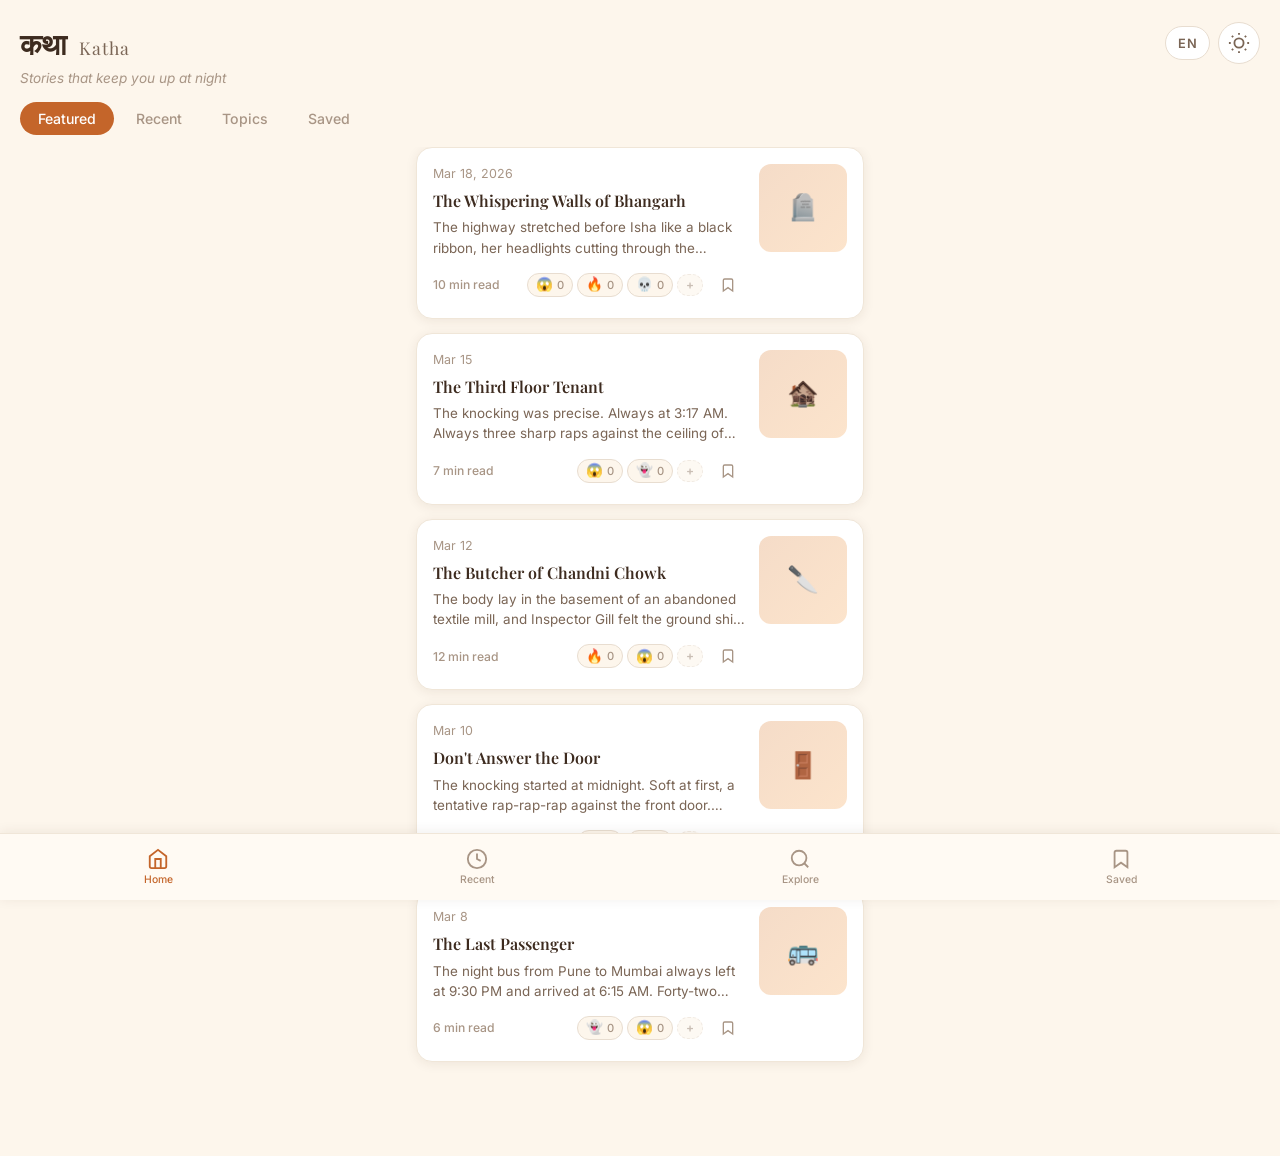
==== commit 099c6fc7: "Add files via upload" ====
--- a/index.html
+++ b/index.html
@@ -1,698 +1,1907 @@
-<!DOCTYPE html>
-<html lang="en" data-theme="warm">
-<head>
-  <meta charset="UTF-8">
-  <meta name="viewport" content="width=device-width, initial-scale=1.0">
-  <title>Katha — Thriller & Horror Stories</title>
-  <link rel="stylesheet" href="styles.css">
-  <link rel="preconnect" href="https://fonts.googleapis.com">
-  <link rel="preconnect" href="https://fonts.gstatic.com" crossorigin>
-  <link href="https://fonts.googleapis.com/css2?family=Playfair+Display:ital,wght@0,400;0,600;0,700;1,400&family=Inter:wght@300;400;500;600&family=Fira+Code:wght@400&display=swap" rel="stylesheet">
-</head>
-<body>
-
-  <!-- Header -->
-  <header class="header">
-    <div class="header-top">
-      <h1 class="logo">कथा <span class="logo-en">Katha</span></h1>
-      <button class="theme-toggle" id="themeToggle" aria-label="Change theme">
-        <svg class="theme-icon" width="22" height="22" viewBox="0 0 24 24" fill="none" stroke="currentColor" stroke-width="2">
-          <circle cx="12" cy="12" r="5"/>
-          <path d="M12 1v2M12 21v2M4.22 4.22l1.42 1.42M18.36 18.36l1.42 1.42M1 12h2M21 12h2M4.22 19.78l1.42-1.42M18.36 5.64l1.42-1.42"/>
-        </svg>
-      </button>
-    </div>
-    <p class="tagline">Stories that keep you up at night</p>
-  </header>
-
-  <!-- Theme Picker Modal -->
-  <div class="theme-modal" id="themeModal">
-    <div class="theme-modal-backdrop" id="themeModalBackdrop"></div>
-    <div class="theme-modal-content">
-      <h3 class="theme-modal-title">Choose Your Mood</h3>
-      <div class="theme-options">
-        <button class="theme-option" data-theme="warm">
-          <span class="theme-swatch warm-swatch"></span>
-          <span class="theme-label">Warm & Earthy</span>
-          <span class="theme-desc">Terracotta, amber, cream</span>
-        </button>
-        <button class="theme-option" data-theme="dark">
-          <span class="theme-swatch dark-swatch"></span>
-          <span class="theme-label">Dark & Modern</span>
-          <span class="theme-desc">Deep tones, vibrant accents</span>
-        </button>
-        <button class="theme-option" data-theme="light">
-          <span class="theme-swatch light-swatch"></span>
-          <span class="theme-label">Light & Minimal</span>
-          <span class="theme-desc">Clean whites, soft grays</span>
-        </button>
-        <button class="theme-option" data-theme="colorful">
-          <span class="theme-swatch colorful-swatch"></span>
-          <span class="theme-label">Colorful & Bold</span>
-          <span class="theme-desc">Bright, playful energy</span>
-        </button>
-      </div>
-      <button class="theme-modal-close" id="themeModalClose">Done</button>
-    </div>
-  </div>
-
-  <!-- Navigation Tabs -->
-  <nav class="nav-tabs">
-    <button class="nav-tab active" data-section="featured">Featured</button>
-    <button class="nav-tab" data-section="recent">Recent</button>
-    <button class="nav-tab" data-section="topics">Topics</button>
-    <button class="nav-tab" data-section="bookmarks">Saved</button>
-  </nav>
-
-  <!-- Main Content -->
-  <main class="main-content">
-
-    <!-- Featured Section -->
-    <section class="section featured-section active" id="section-featured">
-      <!-- Story Cards -->
-      <article class="story-card">
-        <div class="story-card-row">
-          <div class="story-body">
-            <div class="story-meta">
-              <span class="story-date">Mar 18, 2026</span>
-            </div>
-            <h3 class="story-title">The Whispering Walls of Bhangarh</h3>
-            <p class="story-excerpt-short">The highway stretched before Isha like a black ribbon, her headlights cutting through the October night. The engine had died three kilometres back, and the nearest town was a phantom on the map. Then she saw it: the crumbling silhouette of Bhangarh Fort against the starlit sky. She knew the stories. Everyone did. The curse, the jauhar, the forbidden nights. But her phone was dead, the temperature was dropping, and the darkness pressed in from all sides. The fort's main gate hung open like a jaw. Isha pulled her cardigan tight and stepped through. Inside, the air tasted of rust and time. Moonlight filtered through broken windows, casting skeletal shadows across stone corridors. She found a chamber near the entrance and sat on a weathered bench, telling herself the stories were just stories. Then she heard it. A whisper, soft as dust settling. Her name. "Hello?" The whisper came again, from the walls themselves. Not her name this time, but something else. Words in a language she almost understood, urgent and pleading. More voices joined the first—a chorus rising from the stone, from the earth beneath her feet. She stood up, moving toward the exit. The whispers followed, grew louder. They weren't threatening exactly, but desperate. Like voices calling from very far away, across an impossible distance. At the gateway, she turned back. In the courtyard she'd just left, figures moved through the moonlight. Not quite solid, not quite shadow. Their mouths opened, the whispers intensified, and Isha ran. She burst onto the highway just as a truck appeared, its driver slamming on brakes. When he helped her to the cab, his face was pale. "Madness," he muttered. "No one survives a night in that place." "I was only inside for minutes," Isha protested. The driver checked his dashboard clock. "It's 5:47 AM, beta. You've been gone for six hours." Isha's reflection in the side mirror showed her face unchanged—but her hair, which had been black that morning, now held a streak of grey at each temple. In her ears, very faintly, the whispers continued. They would continue for a long time.</p>
-            <div class="story-footer">
-              <span class="read-time">10 min read</span>
-              <div class="story-actions">
-                <div class="emoji-reactions">
-                  <button class="reaction-btn" data-emoji="😱" aria-label="React scared"><span class="reaction-emoji">😱</span><span class="reaction-count">0</span></button>
-                  <button class="reaction-btn" data-emoji="🔥" aria-label="React fire"><span class="reaction-emoji">🔥</span><span class="reaction-count">0</span></button>
-                  <button class="reaction-btn" data-emoji="💀" aria-label="React skull"><span class="reaction-emoji">💀</span><span class="reaction-count">0</span></button>
-                  <button class="reaction-btn add-reaction" aria-label="Add reaction"><span class="reaction-emoji">+</span></button>
-                </div>
-                <button class="bookmark-btn" aria-label="Bookmark story">
-                  <svg width="16" height="16" viewBox="0 0 24 24" fill="none" stroke="currentColor" stroke-width="2"><path d="M19 21l-7-5-7 5V5a2 2 0 0 1 2-2h10a2 2 0 0 1 2 2z"/></svg>
-                </button>
-              </div>
-            </div>
-          </div>
-          <div class="story-image thumb-image">
-            <div class="image-placeholder thumb-placeholder">
-              <span class="placeholder-icon">🪦</span>
-            </div>
-          </div>
-        </div>
-      </article>
-
-      <article class="story-card">
-        <div class="story-card-row">
-          <div class="story-body">
-            <div class="story-meta">
-              <span class="story-date">Mar 15</span>
-            </div>
-            <h3 class="story-title">The Third Floor Tenant</h3>
-            <p class="story-excerpt-short">The knocking was precise. Always at 3:17 AM. Always three sharp raps against the ceiling of apartment 3B. Ravi had mentioned it to the landlord, Mr. Desai, after the first week. "Someone lives above me. An early riser, I suppose." Desai's face had gone strange. "No one lives on the fourth floor. 3B is the top unit." "Then someone's on the roof," Ravi suggested. "No one goes on the roof, beta." But the footsteps didn't stop. Night after night, Ravi lay awake, listening to the careful pacing above his head. Back and forth, back and forth. Then the knock. Pause. Then it would fade, and silence would return until the next night. After two months, Ravi decided to investigate. He climbed the stairs to the fourth floor—which shouldn't exist, yet clearly did—and found a narrow door. It was padlocked. "You shouldn't be up here," Desai said behind him, startling Ravi badly. "What's in that room?" "Nothing that concerns you." That night, the footsteps came earlier. 2:45 AM. The knocking was louder, more insistent. Ravi pressed his ear to the ceiling and heard something beneath the sound of feet: breathing. Heavy, laboured breathing, like someone with broken ribs. The next morning, Ravi found a note slipped under his door. The handwriting was childlike, the letters uneven: "PLEASE HELP ME." He went straight to Desai's apartment. The old man opened the door reluctantly, and Ravi pushed past him. On the wall above Desai's bed hung dozens of photographs—all of the same young man, tracked through decades. Childhood, adolescence, adulthood, old age. All taken in the same room, against the same wall. The most recent photo was dated three weeks ago. "He never leaves," Desai whispered. "He's been there since 1987. Since he was supposed to die in that accident, but something kept him alive. Something wrong. He's still aging, Ravi. Still conscious. And he's been calling for help for thirty-seven years." That night, the knocking returned. This time, Ravi didn't hesitate. He went upstairs, found the padlock was now open, and opened the door to the room that shouldn't exist. Some sounds, once heard, can never be forgotten.</p>
-            <div class="story-footer">
-              <span class="read-time">7 min read</span>
-              <div class="story-actions">
-                <div class="emoji-reactions">
-                  <button class="reaction-btn" data-emoji="😱" aria-label="React scared"><span class="reaction-emoji">😱</span><span class="reaction-count">0</span></button>
-                  <button class="reaction-btn" data-emoji="👻" aria-label="React ghost"><span class="reaction-emoji">👻</span><span class="reaction-count">0</span></button>
-                  <button class="reaction-btn add-reaction" aria-label="Add reaction"><span class="reaction-emoji">+</span></button>
-                </div>
-                <button class="bookmark-btn" aria-label="Bookmark story">
-                  <svg width="16" height="16" viewBox="0 0 24 24" fill="none" stroke="currentColor" stroke-width="2"><path d="M19 21l-7-5-7 5V5a2 2 0 0 1 2-2h10a2 2 0 0 1 2 2z"/></svg>
-                </button>
-              </div>
-            </div>
-          </div>
-          <div class="story-image thumb-image">
-            <div class="image-placeholder thumb-placeholder">
-              <span class="placeholder-icon">🏚️</span>
-            </div>
-          </div>
-        </div>
-      </article>
-
-      <article class="story-card">
-        <div class="story-card-row">
-          <div class="story-body">
-            <div class="story-meta">
-              <span class="story-date">Mar 12</span>
-            </div>
-            <h3 class="story-title">The Butcher of Chandni Chowk</h3>
-            <p class="story-excerpt-short">The body lay in the basement of an abandoned textile mill, and Inspector Gill felt the ground shift beneath his certainty. Seventeen stab wounds, each one precise, surgical. Each one placed exactly where the three victims from 1947 had been wounded. But that was impossible. Those murders had gone unsolved for seventy-six years, and the only man who could have committed them would be over 120 years old. The victim was identified as Arjun Verma, a businessman with no known enemies. No connection to the 1947 cases. The wound pattern, forensics confirmed, was identical down to the angle and depth. Gill pulled the old case files from the archive. Three victims, all found in different parts of Delhi, all killed with the same precision. The detective from that era, long dead, had written in frustration: "The killer knows anatomy. Medical training suspected." That evening, Gill received an anonymous letter. Inside was a photograph—grainy, dated 1947—showing a young man in a medical coat. His face was obscured, but something about his stance was familiar. Gill checked the medical examiner's schedule and found Dr. Anand Kumar had been available every night the victims died. He'd also performed the examinations. Gill had met him once, a quiet man in his nineties, still consulting for the police occasionally. The inspector drove to Kumar's residence. The old doctor answered the door with an expression that suggested he'd been expecting this visit. "You found the body," Kumar said. Not a question. "How did you know?" "Because I left it for you to find." They sat in Kumar's study, surrounded by medical books and photographs. The doctor's hands trembled as he explained. A disease, he said. A darkness in the blood that made a man need to cut, to understand, to hurt. He'd fought it for decades, controlled it through meditation and medication. But something had changed after his wife died. The hunger returned. "That man you found," Kumar said quietly, "he was my great-grandson. He had the same thing. The same hunger. I couldn't watch him become what I became. I couldn't let him hurt others." "And the 1947 victims?" Kumar turned away. "Mistakes. Ones I've been trying to atone for by removing those who would repeat them." As Gill reached for his handcuffs, he noticed something in the mirror behind Kumar. Two other people stood in the darkened doorway behind them, neither of whom had been there moments before. They were smiling.</p>
-            <div class="story-footer">
-              <span class="read-time">12 min read</span>
-              <div class="story-actions">
-                <div class="emoji-reactions">
-                  <button class="reaction-btn" data-emoji="🔥" aria-label="React fire"><span class="reaction-emoji">🔥</span><span class="reaction-count">0</span></button>
-                  <button class="reaction-btn" data-emoji="😱" aria-label="React scared"><span class="reaction-emoji">😱</span><span class="reaction-count">0</span></button>
-                  <button class="reaction-btn add-reaction" aria-label="Add reaction"><span class="reaction-emoji">+</span></button>
-                </div>
-                <button class="bookmark-btn" aria-label="Bookmark story">
-                  <svg width="16" height="16" viewBox="0 0 24 24" fill="none" stroke="currentColor" stroke-width="2"><path d="M19 21l-7-5-7 5V5a2 2 0 0 1 2-2h10a2 2 0 0 1 2 2z"/></svg>
-                </button>
-              </div>
-            </div>
-          </div>
-          <div class="story-image thumb-image">
-            <div class="image-placeholder thumb-placeholder">
-              <span class="placeholder-icon">🔪</span>
-            </div>
-          </div>
-        </div>
-      </article>
-
-      <article class="story-card">
-        <div class="story-card-row">
-          <div class="story-body">
-            <div class="story-meta">
-              <span class="story-date">Mar 10</span>
-            </div>
-            <h3 class="story-title">Don't Answer the Door</h3>
-            <p class="story-excerpt-short">The knocking started at midnight. Soft at first, a tentative rap-rap-rap against the front door. Maya checked the peephole. Nothing. She waited, heart accelerating, listening to the silence that followed. At 1:03 AM, it came again. Louder this time. Demanding. Maya called building security. "There's someone at my door." "I'll send someone up," the guard promised. But by the time footsteps echoed in the hallway, the knocking had stopped. Security found no one. At 2:15 AM, her phone buzzed. Unknown number: "I know you're home." Maya's hands went cold. She didn't respond, just blocked the number. Five minutes later, another text from a different unknown number: "Don't ignore me." The knocking resumed, this time from the living room window on the 23rd floor. Tap-tap-tap. Tap-tap-tap. Maya's mind fractured. She lived on the 23rd floor. No fire escape. No ledge. No way for anyone to be at that window. She pulled the curtains shut and called the police. While she waited, her phone buzzed continuously. Unknown numbers, each one different. The messages grew more intimate, more impossible. "You wore blue yesterday. You looked tired." "You cried in the shower at 9:42 PM. The bathroom fan was too loud to hear you." "Your favourite song is the one you hum when you're scared." The knocking moved. Door. Window. Window. Door. Circling. The sound of fingernails dragging across glass. A voice underneath it all, whispering her name with absolute tenderness. The police arrived at 3:30 AM and found nothing. No prints on the windows. No marks on the door. No one in the hallway or stairwell. They suggested she was having a psychological episode. But the detective's partner, younger and sharper, noticed something. In every reflective surface—the television screen, the mirror, the window glass—a figure stood just behind Maya. Watching. Always there, regardless of the angle. When they pointed it out, Maya saw it too. And she understood, with a clarity that burned like ice, that the figure had been there for a very long time. That it had been patient. That it had learned her, loved her in its own terrible way, and that she had somehow always known. The knocking started again. This time, Maya went to the door and opened it. The hallway was empty, but as her foot crossed the threshold, every door in the building opened simultaneously. And from each one came the sound of knocking, all in perfect synchronisation, growing louder and louder.</p>
-            <div class="story-footer">
-              <span class="read-time">5 min read</span>
-              <div class="story-actions">
-                <div class="emoji-reactions">
-                  <button class="reaction-btn" data-emoji="😱" aria-label="React scared"><span class="reaction-emoji">😱</span><span class="reaction-count">0</span></button>
-                  <button class="reaction-btn" data-emoji="💀" aria-label="React skull"><span class="reaction-emoji">💀</span><span class="reaction-count">0</span></button>
-                  <button class="reaction-btn add-reaction" aria-label="Add reaction"><span class="reaction-emoji">+</span></button>
-                </div>
-                <button class="bookmark-btn" aria-label="Bookmark story">
-                  <svg width="16" height="16" viewBox="0 0 24 24" fill="none" stroke="currentColor" stroke-width="2"><path d="M19 21l-7-5-7 5V5a2 2 0 0 1 2-2h10a2 2 0 0 1 2 2z"/></svg>
-                </button>
-              </div>
-            </div>
-          </div>
-          <div class="story-image thumb-image">
-            <div class="image-placeholder thumb-placeholder">
-              <span class="placeholder-icon">🚪</span>
-            </div>
-          </div>
-        </div>
-      </article>
-
-      <article class="story-card">
-        <div class="story-card-row">
-          <div class="story-body">
-            <div class="story-meta">
-              <span class="story-date">Mar 8</span>
-            </div>
-            <h3 class="story-title">The Last Passenger</h3>
-            <p class="story-excerpt-short">The night bus from Pune to Mumbai always left at 9:30 PM and arrived at 6:15 AM. Forty-two passengers, every time. Bhakta had driven the route for nineteen years and never deviated. He knew the count like he knew the road. Tonight, the headcount was different. He noticed it at the third stop, near Lonavala, when an old woman in a faded green sari boarded. Nothing unusual about her—he barely looked up as she climbed the steps. It was only at the next checkpoint, forty minutes later, when he counted heads out of habit, that he realized something was wrong. Forty-three passengers. Bhakta counted again. Forty-three. He checked his boarding register. No one had gotten on at the last stop. He mentioned it to the conductor, Suresh. "I count forty-three. That's not right." Suresh frowned and counted the passengers through the cabin. "Forty-two." "Count again." "Forty-two, Bhakta." But Bhakta had counted three times now. Forty-three every time. He continued driving, unease crawling up his spine. In the mirror, he watched the passengers. Sleeping, reading, staring out into the darkness. The old woman in the green sari sat in the third row, completely still, her head tilted at an angle that would cause pain to a living person. At a rest stop near Murbad, Bhakta walked the aisles. He counted each passenger aloud, pointing at them. Forty-two. When he reached the back, he counted the overhead luggage racks. One extra bag. Black canvas, unmarked. No passenger claimed it. He opened it carefully. Inside was a collection of objects: a water bottle, a notebook filled with route maps and departure times, a photograph of a man who looked like Bhakta, dated 1987, and a ticket stub from a Pune-to-Mumbai night bus dated April 2nd, 1989. Bhakta sat down heavily. He remembered that date. He'd hit something on the road that night. A figure in the darkness. The police never found anything. He'd never spoken of it. Suresh found him staring at the photograph. "Bhakta, are you—" "Count the passengers again." Suresh counted. "Forty-three." They both turned to look toward the bus. Through the windows, they could see every seat occupied. But in the third row, where the old woman in the green sari had been sitting, there was now a man in a dark coat. He was looking directly at them. "You hit me," the figure whispered. "And you drove away. For thirty-seven years, I've been riding this bus, Bhakta. Learning the route. Learning your schedule. And now, I'm driving it too." When authorities found the bus the next morning, it was parked at the final stop in Mumbai. All seats were empty. The driver and conductor were gone. The bus ran that night again, on schedule, with exactly 43 passengers.</p>
-            <div class="story-footer">
-              <span class="read-time">6 min read</span>
-              <div class="story-actions">
-                <div class="emoji-reactions">
-                  <button class="reaction-btn" data-emoji="👻" aria-label="React ghost"><span class="reaction-emoji">👻</span><span class="reaction-count">0</span></button>
-                  <button class="reaction-btn" data-emoji="😱" aria-label="React scared"><span class="reaction-emoji">😱</span><span class="reaction-count">0</span></button>
-                  <button class="reaction-btn add-reaction" aria-label="Add reaction"><span class="reaction-emoji">+</span></button>
-                </div>
-                <button class="bookmark-btn" aria-label="Bookmark story">
-                  <svg width="16" height="16" viewBox="0 0 24 24" fill="none" stroke="currentColor" stroke-width="2"><path d="M19 21l-7-5-7 5V5a2 2 0 0 1 2-2h10a2 2 0 0 1 2 2z"/></svg>
-                </button>
-              </div>
-            </div>
-          </div>
-          <div class="story-image thumb-image">
-            <div class="image-placeholder thumb-placeholder">
-              <span class="placeholder-icon">🚌</span>
-            </div>
-          </div>
-        </div>
-      </article>
-    </section>
-
-    <!-- Recent Section -->
-    <section class="section" id="section-recent">
-      <div class="section-header">
-        <h2 class="section-title">Fresh nightmares</h2>
-      </div>
-
-      <article class="story-card">
-        <div class="story-card-row">
-          <div class="story-body">
-            <div class="story-meta">
-              <span class="story-date">Today</span>
-            </div>
-            <h3 class="story-title">Room 13</h3>
-            <p class="story-excerpt-short">The hotel's elevator had no button for the thirteenth floor. That was fine—hotels didn't have unlucky thirteenth floors. Except on night three of his stay, when checking out his floor to evaluate the property, Vikram noticed the elevator stopped between the 12th and 14th landing, and the doors opened. A hallway stretched before him, gaslit and Gothic. The wallpaper peeled in strips. Portraits lined the walls, their eyes tracking him. Room numbers climbed toward infinity. Vikram stepped back into the elevator. The doors closed. The next visitor to the hotel mentioned the same thing. Then another. But when Vikram checked the building's architectural plans, there was no space between the 12th and 14th floors. The elevator should have been impossible. Yet it happened every night. Always at 2 AM. The elevator would slow, pause, and the doors would open to that impossible hallway. Vikram decided to enter. The hallway was colder than any part of the hotel. His breath came in white clouds. The portraits tracked him perfectly now, their painted eyes following his movement with unnatural precision. He walked deeper, reading room numbers as he passed. Room 13. Room 13. Room 13. Every door was Room 13. At the hallway's end stood a grand mirror. Vikram approached it and found his reflection staring back—but the reflection was wrong. It was him, but older, far older, with a desperation in its eyes that twisted his stomach. "You have to choose," his reflection said, its mouth not moving. "Choose what?" "Which floor you belong on." Vikram ran back toward the elevator. But the hallway had changed. It was longer now, stretching impossibly into darkness. The doors were all opening simultaneously. And from each Room 13, a figure emerged. They all looked like him. All of them, at different ages, wearing the clothes he'd worn in different decades. Hundreds of versions of himself, stepping into the hallway. "We're the ones who chose," one of them said. "The ones who answered the elevator at 2 AM. The ones who entered Room 13." Vikram made a decision then. He walked toward the figures, toward his countless selves. As he touched the nearest one, they both became translucent. And he understood: the thirteenth floor wasn't a place. It was a collection. A gathering. When the next guest checked out, they mentioned seeing something odd. The elevator, between the 12th and 14th floors, had shown 43 people standing motionlessly in the hallway. Watching. Waiting. Growing. The hotel manager laughed it off. No one truly went to the thirteenth floor. But he made a note to stop sending the elevator up at 2 AM.</p>
-            <div class="story-footer">
-              <span class="read-time">8 min read</span>
-              <div class="story-actions">
-                <div class="emoji-reactions">
-                  <button class="reaction-btn" data-emoji="😱" aria-label="React scared"><span class="reaction-emoji">😱</span><span class="reaction-count">0</span></button>
-                  <button class="reaction-btn add-reaction" aria-label="Add reaction"><span class="reaction-emoji">+</span></button>
-                </div>
-                <button class="bookmark-btn" aria-label="Bookmark story">
-                  <svg width="16" height="16" viewBox="0 0 24 24" fill="none" stroke="currentColor" stroke-width="2"><path d="M19 21l-7-5-7 5V5a2 2 0 0 1 2-2h10a2 2 0 0 1 2 2z"/></svg>
-                </button>
-              </div>
-            </div>
-          </div>
-          <div class="story-image thumb-image">
-            <div class="image-placeholder thumb-placeholder">
-              <span class="placeholder-icon">🛗</span>
-            </div>
-          </div>
-        </div>
-      </article>
-
-      <article class="story-card">
-        <div class="story-card-row">
-          <div class="story-body">
-            <div class="story-meta">
-              <span class="story-date">Yesterday</span>
-            </div>
-            <h3 class="story-title">The Collector</h3>
-            <p class="story-excerpt-short">He collected dolls. Hundreds of them, arranged on shelves that climbed every wall of his apartment. Porcelain faces with painted eyes, cloth bodies that smelled of dust and decades. Each one had been found at markets, estate sales, and forgotten corners of the city. Rajesh had been collecting them for forty years. His neighbours thought him eccentric. The dolls, he explained, were art. History. The faces captured something true about the women they were modelled after—a sorrow, a secret, a resignation that he found beautiful. His neighbour, Priya, lived across the hall. Bright, young, always smiling. Rajesh found himself watching her sometimes, the way her hair moved, the tilt of her head when she read on her balcony. He had memorised her. The morning he found the doll on his doorstep, it was unmarked, unwrapped. Just sitting there on the welcome mat. But it was perfect. It had her eyes—that particular shade of brown, with the same light behind them. It had her hair, down to the texture. It had her small smile. Rajesh placed it carefully on the highest shelf, in the position of honour, and he felt something shift in his chest. The doll watched him. All the dolls watched him now, hundreds of glass eyes tracking his movements. That night, he heard Priya screaming. He didn't go to help. Instead, he went to his collection room and looked at the doll in its place of honour. It was smiling more widely now. Or perhaps it had always been smiling that way, and he was only now seeing it clearly. When the police questioned him, they found evidence of stalking—photographs, a journal noting Priya's routines and habits. But they also found the doll. And they found something else: the dolls in the main collection, dolls he'd owned for decades, had begun to change. Their eyes were darker now. Their expressions twisted. And all of them, without exception, had somehow acquired clothing that matched items in Priya's wardrobe. They had rearranged themselves. The police said it was impossible. Said it was his mind playing tricks. But the detective who examined the dolls later reported feeling watched. He said their eyes followed him. He said that when he tried to move them, they felt warm to the touch, like skin. Weeks after Rajesh's arrest, his collection was donated to a museum. The staff reported problems. The dolls kept rearranging themselves at night. Their expressions changed. And visitors, looking at the collection, sometimes saw their own faces staring back from the painted features. When a young woman came to the museum and saw a doll with her exact likeness, she never came back. The next week, her photograph appeared in Rajesh's personal collection—a photograph she'd never given anyone. The museum, eventually, locked the collection away. In a room with no windows. Where no one goes after dark.</p>
-            <div class="story-footer">
-              <span class="read-time">9 min read</span>
-              <div class="story-actions">
-                <div class="emoji-reactions">
-                  <button class="reaction-btn" data-emoji="💀" aria-label="React skull"><span class="reaction-emoji">💀</span><span class="reaction-count">0</span></button>
-                  <button class="reaction-btn" data-emoji="🔥" aria-label="React fire"><span class="reaction-emoji">🔥</span><span class="reaction-count">0</span></button>
-                  <button class="reaction-btn add-reaction" aria-label="Add reaction"><span class="reaction-emoji">+</span></button>
-                </div>
-                <button class="bookmark-btn" aria-label="Bookmark story">
-                  <svg width="16" height="16" viewBox="0 0 24 24" fill="none" stroke="currentColor" stroke-width="2"><path d="M19 21l-7-5-7 5V5a2 2 0 0 1 2-2h10a2 2 0 0 1 2 2z"/></svg>
-                </button>
-              </div>
-            </div>
-          </div>
-          <div class="story-image thumb-image">
-            <div class="image-placeholder thumb-placeholder">
-              <span class="placeholder-icon">🎎</span>
-            </div>
-          </div>
-        </div>
-      </article>
-
-      <article class="story-card">
-        <div class="story-card-row">
-          <div class="story-body">
-            <div class="story-meta">
-              <span class="story-date">2 days ago</span>
-            </div>
-            <h3 class="story-title">Missed Call</h3>
-            <p class="story-excerpt-short">She had thirteen missed calls from her own number. Meera stared at her phone, the blood draining from her face. The calls were recent—today, at regular intervals. The last one was two minutes ago. Against better judgment, she called the number back. It rang once. Twice. And then someone picked up. Someone who breathed like her, with her rhythm. Someone who sighed with her exact inflection. "Don't go home," the voice said. It was her voice. "Please, Meera. Don't go home tonight." "Who is this?" "I'm you. I'm you from tomorrow. From the version of tomorrow that happens if you go home tonight. Something is waiting in your apartment. Something that followed us from the station. Yesterday, when the man in the grey coat brushed past you on the platform. When he whispered something in your ear. You don't remember because he took that memory, but he took something else too. He's been following us. And tonight, at 9:47 PM, when you walk through your apartment door, he'll be waiting." The line crackled with static. In the background, Meera heard the sound of traffic. Horns. The screeching of brakes. A crash. "No—" the other Meera gasped. "What happened?" "He found me. I was trying to stay away from the apartment, trying to warn you, but he can cross distances. He doesn't move like a normal person. He's in all moments at once. Every time I try to run, he's already there, waiting." "How do I stop him?" "You can't. That's what I'm trying to tell you. This call—these thirteen calls—this is your only window. Either go home and meet him, or never go home again. Because he's already in your apartment. He's in your bed. He's in your shower. He's wearing your clothes. He's been there since yesterday, learning your life, and he needs you to come home to complete it." "Why?" "Because he's not a person. He's a hollow thing. And he needs to step into a life fully, from the inside. He needs you to—" The call cut to static, then dial tone. Meera sat frozen. It was 7:45 PM. Her apartment was thirty minutes away. She made the choice not to go home. She went to her parents' house instead, watching her phone. At 9:47 PM, her phone rang. This time, the voice was hers—but changed. Happier, perhaps. More complete. "Thank you," it said. "Thank you for finally letting me in. I've been so hungry to be real." The line filled with the sound of something moving through her apartment. Settling in. Making itself comfortable in her life. Then her phone rang again. Another voice that sounded like her, but panicked. "There's someone here who looks like me, who sounds like me. She's smiling and she's wearing my—" The call dropped. Meera turned off her phone. Days passed. But every so often, she would catch her reflection acting independently. Turning its head a moment too late. Smiling when she wasn't smiling. And late at night, she could hear it. The other Meera. The one who had gotten in. Calling.</p>
-            <div class="story-footer">
-              <span class="read-time">4 min read</span>
-              <div class="story-actions">
-                <div class="emoji-reactions">
-                  <button class="reaction-btn" data-emoji="😱" aria-label="React scared"><span class="reaction-emoji">😱</span><span class="reaction-count">0</span></button>
-                  <button class="reaction-btn" data-emoji="👻" aria-label="React ghost"><span class="reaction-emoji">👻</span><span class="reaction-count">0</span></button>
-                  <button class="reaction-btn add-reaction" aria-label="Add reaction"><span class="reaction-emoji">+</span></button>
-                </div>
-                <button class="bookmark-btn" aria-label="Bookmark story">
-                  <svg width="16" height="16" viewBox="0 0 24 24" fill="none" stroke="currentColor" stroke-width="2"><path d="M19 21l-7-5-7 5V5a2 2 0 0 1 2-2h10a2 2 0 0 1 2 2z"/></svg>
-                </button>
-              </div>
-            </div>
-          </div>
-          <div class="story-image thumb-image">
-            <div class="image-placeholder thumb-placeholder">
-              <span class="placeholder-icon">📱</span>
-            </div>
-          </div>
-        </div>
-      </article>
-    </section>
-
-    <!-- Topics Section -->
-    <section class="section" id="section-topics">
-      <div class="section-header">
-        <h2 class="section-title">Explore the darkness</h2>
-      </div>
-      <div class="topics-grid">
-        <button class="topic-card" data-topic="ghosts">
-          <span class="topic-emoji">👻</span>
-          <span class="topic-name">Ghosts</span>
-          <span class="topic-count">24 stories</span>
-        </button>
-        <button class="topic-card" data-topic="crime-thriller">
-          <span class="topic-emoji">🔪</span>
-          <span class="topic-name">Crime Thriller</span>
-          <span class="topic-count">31 stories</span>
-        </button>
-        <button class="topic-card" data-topic="haunted-places">
-          <span class="topic-emoji">🏚️</span>
-          <span class="topic-name">Haunted Places</span>
-          <span class="topic-count">18 stories</span>
-        </button>
-        <button class="topic-card" data-topic="survival">
-          <span class="topic-emoji">🧟</span>
-          <span class="topic-name">Survival</span>
-          <span class="topic-count">14 stories</span>
-        </button>
-        <button class="topic-card" data-topic="mystery">
-          <span class="topic-emoji">🕵️</span>
-          <span class="topic-name">Mystery</span>
-          <span class="topic-count">27 stories</span>
-        </button>
-        <button class="topic-card" data-topic="paranormal">
-          <span class="topic-emoji">😈</span>
-          <span class="topic-name">Paranormal</span>
-          <span class="topic-count">19 stories</span>
-        </button>
-        <button class="topic-card" data-topic="dark-folklore">
-          <span class="topic-emoji">🌙</span>
-          <span class="topic-name">Dark Folklore</span>
-          <span class="topic-count">15 stories</span>
-        </button>
-        <button class="topic-card" data-topic="psychological">
-          <span class="topic-emoji">🧠</span>
-          <span class="topic-name">Psychological</span>
-          <span class="topic-count">22 stories</span>
-        </button>
-      </div>
-    
-
-<!-- Topic Back Button -->
-      <button class="topic-back-btn" id="topicBackBtn" style="display:none;">
-        <svg width="18" height="18" viewBox="0 0 24 24" fill="none" stroke="currentColor" stroke-width="2"><path d="M19 12H5M12 19l-7-7 7-7"/></svg>
-        <span id="topicBackLabel">All Topics</span>
-      </button>
-
-<!-- Topic Stories -->
-      <div class="topic-stories-container" id="topicStoriesContainer">
-      <article class="story-card topic-story" data-topic="ghosts">
-        <div class="story-card-row">
-          <div class="story-body">
-            <div class="story-meta">
-              <span class="story-date">Mar 20</span>
-              <span class="topic-tag">ð» Ghosts</span>
-            </div>
-            <h3 class="story-title">The Woman on Platform 9</h3>
-            <p class="story-excerpt-short">Every night at 11:42, she appeared on Platform 9 of Howrah Station. Conductors had reported her for years. A woman in a white cotton sari, standing at the edge of the platform, staring at the tracks. No one ever saw her arrive. No one ever saw her leave. Subir, a railway security guard, had been warned about her on his first shift. "Don't talk to her. Don't approach her. Just let her stand there." He followed the rule for three months. Then one monsoon night, when the station was nearly empty and the rain hammered the corrugated roof like drums, he saw her crying. Not the silent, dignified weeping of the stories. She was sobbing, her shoulders heaving, her hands covering her face. He crossed the platform before he could stop himself. "Madam? Are you alright?" She lowered her hands. Her face was young, maybe twenty-five, with large dark eyes that held a sorrow deeper than anything Subir had ever seen. "He promised he would come back," she said. Her voice echoed strangely, as though the station itself was speaking. "Who promised?" "My husband. He took the Kalka Mail in 1962. He said he would return in a week." Subir felt the hair on his arms rise. "That was sixty years ago." "Has it been that long?" She looked at the tracks. "I've been counting the trains. I must have miscounted." She turned back to him, and her expression changed. Something shifted behind her eyes, a recognition, a hunger. "You can see me," she whispered. "You actually see me." "Of course I can see you." "Most people can't. Most people walk through me. But youâyou spoke to me. That means you're close." "Close to what?" She reached for his hand. Her fingers were ice. "Close to joining us." The lights on Platform 9 flickered and died. In the darkness, Subir heard not one voice but hundreds, all whispering the same thing: waiting, waiting, waiting. When the lights returned, the platform was empty. The next morning, Subir's replacement found his uniform folded neatly on the bench at Platform 9. His shoes were placed beside it. His ID badge sat on top. But Subir was gone. The security cameras, when reviewed, showed him talking to empty air. Then the footage corrupted. The new guard was warned: don't talk to the woman on Platform 9. Don't approach her. Just let her stand there. And whatever you do, don't let her touch you.</p>
-            <div class="story-footer">
-              <span class="read-time">5 min read</span>
-              <div class="story-actions">
-                <div class="emoji-reactions">
-                  <button class="reaction-btn" data-emoji="ð»" aria-label="React ghost"><span class="reaction-emoji">ð»</span><span class="reaction-count">0</span></button>
-                  <button class="reaction-btn" data-emoji="ð±" aria-label="React scared"><span class="reaction-emoji">ð±</span><span class="reaction-count">0</span></button>
-                  <button class="reaction-btn add-reaction" aria-label="Add reaction"><span class="reaction-emoji">+</span></button>
-                </div>
-                <button class="bookmark-btn" aria-label="Bookmark story">
-                  <svg width="16" height="16" viewBox="0 0 24 24" fill="none" stroke="currentColor" stroke-width="2"><path d="M19 21l-7-5-7 5V5a2 2 0 0 1 2-2h10a2 2 0 0 1 2 2z"/></svg>
-                </button>
-              </div>
-            </div>
-          </div>
-          <div class="story-image thumb-image">
-            <div class="image-placeholder thumb-placeholder">
-              <span class="placeholder-icon">ð»</span>
-            </div>
-          </div>
-        </div>
-      </article>
-
-      <article class="story-card topic-story" data-topic="crime-thriller">
-        <div class="story-card-row">
-          <div class="story-body">
-            <div class="story-meta">
-              <span class="story-date">Mar 18</span>
-              <span class="topic-tag">ðª Crime Thriller</span>
-            </div>
-            <h3 class="story-title">The Surgeon's Confession</h3>
-            <p class="story-excerpt-short">Dr. Ananya Rao had performed over three thousand surgeries in her career. She was considered one of the finest cardiac surgeons in Chennai. Her hands never shook. Her record was impeccable. Which made the letter all the more disturbing. It arrived at the office of Inspector Mehta on a Tuesday morning, handwritten on hospital stationery. "I have killed fourteen patients deliberately over the past six years. They were not accidents. They were not complications. I chose them carefully, and I ended their lives on my operating table. You will find the evidence in Locker 7B at Chennai Central Station. I am writing this because I cannot stop. And because the fifteenth is scheduled for Thursday." Mehta assembled a team. They opened Locker 7B and found meticulous records: patient files, toxicology data, surgical notes annotated in red ink. Each annotation detailed exactly how Dr. Rao had introduced complications during surgery. A nick here. A delayed response there. Invisible to anyone who wasn't looking for it. They arrested her that evening. She was calm, composed, and entirely cooperative. "Why?" Mehta asked in the interrogation room. "Because they were suffering," she said simply. "Terminal diagnoses. Families drowning in medical debt. Children who would grow up watching their parents die slowly over months. I gave them mercy." "You gave them murder." "I gave them a clean death on a clean table, surrounded by people who were trying to save them. That is the kindest death anyone can hope for." Mehta studied her face. No remorse. No madness. Just a terrible, quiet certainty. "And the fifteenth? Who were you planning toâ" "Myself." The room went silent. "I have stage four pancreatic cancer. Diagnosed eight months ago. I've been managing the symptoms, but the timeline is weeks now, not months. I was going to perform my own final surgery. A procedure I've rehearsed in my mind a thousand times." Mehta leaned back. "You planned everything." "I'm a surgeon, Inspector. Planning is what I do." The trial lasted four months. The prosecution called her a serial killer. The defence called her an angel of mercy. The families of her patients were divided. Some cursed her name. Others wept and said their loved ones had been grateful. Dr. Rao died in custody three weeks before the verdict. Natural causes. Pancreatic failure. In her cell, they found a final note: "I regret nothing except that I could not save them from what was coming. I only shortened the road." The verdict, delivered posthumously, was guilty on all counts. But Inspector Mehta never forgot the look in her eyes. The absolute certainty of someone who believed, down to her bones, that she had done the right thing. It haunted him more than any crime scene ever had.</p>
-            <div class="story-footer">
-              <span class="read-time">5 min read</span>
-              <div class="story-actions">
-                <div class="emoji-reactions">
-                  <button class="reaction-btn" data-emoji="ð¥" aria-label="React fire"><span class="reaction-emoji">ð¥</span><span class="reaction-count">0</span></button>
-                  <button class="reaction-btn" data-emoji="ð" aria-label="React skull"><span class="reaction-emoji">ð</span><span class="reaction-count">0</span></button>
-                  <button class="reaction-btn add-reaction" aria-label="Add reaction"><span class="reaction-emoji">+</span></button>
-                </div>
-                <button class="bookmark-btn" aria-label="Bookmark story">
-                  <svg width="16" height="16" viewBox="0 0 24 24" fill="none" stroke="currentColor" stroke-width="2"><path d="M19 21l-7-5-7 5V5a2 2 0 0 1 2-2h10a2 2 0 0 1 2 2z"/></svg>
-                </button>
-              </div>
-            </div>
-          </div>
-          <div class="story-image thumb-image">
-            <div class="image-placeholder thumb-placeholder">
-              <span class="placeholder-icon">ðª</span>
-            </div>
-          </div>
-        </div>
-      </article>
-
-      <article class="story-card topic-story" data-topic="haunted-places">
-        <div class="story-card-row">
-          <div class="story-body">
-            <div class="story-meta">
-              <span class="story-date">Mar 16</span>
-              <span class="topic-tag">ðï¸ Haunted Places</span>
-            </div>
-            <h3 class="story-title">The Well at Shaniwar Wada</h3>
-            <p class="story-excerpt-short">They said the well at Shaniwar Wada had no bottom. Tour guides told the story with practised ease: the Peshwa palace in Pune, the murdered prince, the ghost that cried "Kaka, mala vachva" on full moon nights. Tourists snapped photos and moved on. Deepak was not a tourist. He was a structural engineer hired to assess the palace's foundations. The ASI wanted restoration plans. He needed to map every underground passage, every cistern, every well. The main well was sixty metres deep by official measurement. Deepak's sonar equipment disagreed. The readings showed the shaft continuing far beyond sixty metres. A hundred. Two hundred. At three hundred metres, the sonar signal simply vanished, as though it had entered a space where sound could not travel. He reported this to his supervisor, who laughed. "Faulty equipment. Those walls are solid basalt." So Deepak went down himself. A harness, a headlamp, and a winch cable that could extend to two hundred metres. The first fifty metres were unremarkable. Ancient stonework, moss, dripping water. The air was cool and smelled of centuries. At seventy metres, the stonework changed. The blocks were older, rougher, carved with symbols Deepak didn't recognise. At ninety metres, the temperature dropped sharply. His breath came in white clouds. At one hundred metres, his headlamp began to flicker. He paused, hanging in the darkness, and heard it. A child crying. Not an echo, not wind through stone. A child, somewhere below him in the absolute dark, weeping with the inconsolable grief of someone who has been weeping for two hundred years. "Hello?" His voice fell into the shaft like a stone into water. The crying stopped. Then, from below, a whisper rose: "Kaka?" Deepak's hands were shaking. He reached for his radio. Dead. He pressed the winch recall button. Nothing happened. The cable held firm, but the motor was silent. He was suspended a hundred metres underground, in the dark, with something below him that knew he was there. "Kaka, mala vachva." Save me, uncle. The voice was closer now. Rising through the shaft like heat. "I'm coming up to get you," the child's voice said, and Deepak heard the impossible sound of small hands and feet climbing the interior wall of the well, moving fast, too fast for anything human. He climbed. Hand over hand on the cable, muscles screaming, not daring to look down. The sound followed him. Fingernails on stone. A child's laughter, echoing and wrong. He emerged into moonlight, gasping, and collapsed on the palace floor. Below him, in the well, something splashed. When the ASI reviewed his footage, the camera showed nothing below seventy metres except static. But in the static, for three frames, there was a face. Small. Young. Smiling. Deepak resigned the next day. The well remains unmapped. On full moon nights, the guards still hear the crying. But now, sometimes, they also hear an answer.</p>
-            <div class="story-footer">
-              <span class="read-time">5 min read</span>
-              <div class="story-actions">
-                <div class="emoji-reactions">
-                  <button class="reaction-btn" data-emoji="ð±" aria-label="React scared"><span class="reaction-emoji">ð±</span><span class="reaction-count">0</span></button>
-                  <button class="reaction-btn" data-emoji="ð»" aria-label="React ghost"><span class="reaction-emoji">ð»</span><span class="reaction-count">0</span></button>
-                  <button class="reaction-btn add-reaction" aria-label="Add reaction"><span class="reaction-emoji">+</span></button>
-                </div>
-                <button class="bookmark-btn" aria-label="Bookmark story">
-                  <svg width="16" height="16" viewBox="0 0 24 24" fill="none" stroke="currentColor" stroke-width="2"><path d="M19 21l-7-5-7 5V5a2 2 0 0 1 2-2h10a2 2 0 0 1 2 2z"/></svg>
-                </button>
-              </div>
-            </div>
-          </div>
-          <div class="story-image thumb-image">
-            <div class="image-placeholder thumb-placeholder">
-              <span class="placeholder-icon">ðï¸</span>
-            </div>
-          </div>
-        </div>
-      </article>
-
-      <article class="story-card topic-story" data-topic="survival">
-        <div class="story-card-row">
-          <div class="story-body">
-            <div class="story-meta">
-              <span class="story-date">Mar 14</span>
-              <span class="topic-tag">ð§ Survival</span>
-            </div>
-            <h3 class="story-title">Thirty-Six Hours in the Sundarbans</h3>
-            <p class="story-excerpt-short">The boat capsized at dusk. One moment Arjun was documenting mangrove root systems for his PhD thesis; the next he was underwater, tangled in camera straps, the brown water of the Sundarbans filling his mouth. He surfaced to find the boat overturned and his guide, Hasan, gone. The current had carried him into a narrow channel between mangrove islands. He grabbed an exposed root and pulled himself onto a mudbank barely wider than his body. The tide would cover it in hours. Rule one of the Sundarbans: the water belongs to the crocodiles. Rule two: the land belongs to the tigers. Rule three: you belong to neither. Arjun took stock. No phone. No supplies. One shoe. A waterproof pouch on his belt containing his field notebook and a lighter. Darkness was coming fast. He climbed the nearest mangrove, wedging himself between branches ten feet above the waterline. Below, the tide rose steadily. Something large moved through the water, its wake catching the last light. A saltwater crocodile, easily four metres. It circled the tree twice, then submerged. The night was the longest of his life. Mosquitoes attacked in clouds. The sounds were relentless: splashing, cracking branches, animal calls he couldn't identify. Twice he heard the coughing roar of a tiger somewhere in the darkness, close enough that he could feel the vibration in his chest. At dawn, the tide receded, revealing mudflats. Arjun climbed down and began moving south, toward where he estimated the ranger station might be. The mud sucked at his feet. Every shadow could be a tiger. Every ripple could be a croc. He fashioned a torch from his notebook pages and the lighter. The smoke helped with the mosquitoes. By midday, dehydration was setting in. He found a freshwater pool trapped in a mangrove hollow and drank, knowing he was gambling on parasites versus certain death from thirst. The second night, he didn't sleep. He heard footsteps on the mud. Heavy, padded footsteps. A tiger circled his tree for what felt like hours, its breathing audible, patient. It was waiting him out. At thirty-two hours, he spotted a fishing boat. He screamed until his voice broke. The fishermen found him dehydrated, covered in insect bites, one foot badly infected from a cut on a mangrove spine. When they asked him how he survived two nights in the Sundarbans without weapons or shelter, Arjun could only say: "I climbed. I waited. I got lucky." The fishermen exchanged glances. In the Sundarbans, luck was not a thing that lasted. They got him out fast, before the tide turned and the forest decided to keep him after all.</p>
-            <div class="story-footer">
-              <span class="read-time">5 min read</span>
-              <div class="story-actions">
-                <div class="emoji-reactions">
-                  <button class="reaction-btn" data-emoji="ð¥" aria-label="React fire"><span class="reaction-emoji">ð¥</span><span class="reaction-count">0</span></button>
-                  <button class="reaction-btn" data-emoji="ð±" aria-label="React scared"><span class="reaction-emoji">ð±</span><span class="reaction-count">0</span></button>
-                  <button class="reaction-btn add-reaction" aria-label="Add reaction"><span class="reaction-emoji">+</span></button>
-                </div>
-                <button class="bookmark-btn" aria-label="Bookmark story">
-                  <svg width="16" height="16" viewBox="0 0 24 24" fill="none" stroke="currentColor" stroke-width="2"><path d="M19 21l-7-5-7 5V5a2 2 0 0 1 2-2h10a2 2 0 0 1 2 2z"/></svg>
-                </button>
-              </div>
-            </div>
-          </div>
-          <div class="story-image thumb-image">
-            <div class="image-placeholder thumb-placeholder">
-              <span class="placeholder-icon">ð§</span>
-            </div>
-          </div>
-        </div>
-      </article>
-
-      <article class="story-card topic-story" data-topic="mystery">
-        <div class="story-card-row">
-          <div class="story-body">
-            <div class="story-meta">
-              <span class="story-date">Mar 12</span>
-              <span class="topic-tag">ðµï¸ Mystery</span>
-            </div>
-            <h3 class="story-title">The Vanishing of Coach 3</h3>
-            <p class="story-excerpt-short">The Rajdhani Express pulled into New Delhi station at 6:15 AM, precisely on schedule. Platform staff began their routine checks. Coach 1, present. Coach 2, present. Coach 3 was missing. Not detached. Not derailed somewhere along the route. Simply absent. The coupling between Coach 2 and Coach 4 was intact, connected as though Coach 3 had never existed. But the passenger manifest listed forty-seven people in Coach 3. Their luggage was checked in. Their tickets were scanned at Howrah. CCTV at Kolkata showed them boarding. Inspector Kavitha Nair was assigned the case. She reviewed the footage frame by frame. At Howrah Station, forty-seven passengers boarded Coach 3 at 4:55 PM. The train departed at 5:00 PM. The next camera was at Asansol, three hours later. The footage showed the Rajdhani passing through at speed. Coach 1, Coach 2, Coach 4. No Coach 3. Between Howrah and Asansol, on a continuously monitored rail corridor, an entire train coach had ceased to exist. Kavitha interviewed the passengers in adjacent coaches. The woman in Coach 2, Seat 47, said she had heard normal sounds through the wall for the first hour. Conversations, a child crying, the trolley service bell. Then, around 6:30 PM, silence. Complete silence. She had knocked on the connecting door. No response. She had tried the handle. Locked from the other side. The train driver reported nothing unusual. The TTE for Coaches 1-4 said he had checked Coach 3 at 5:15 PM. Everything was normal. He did not check again because his next round was scheduled for 8:00 PM, and by then Coach 3 was apparently gone. The forty-seven passengers were never found. Their families received no closure. The railway investigation concluded "coach detachment due to mechanical failure," but no detached coach was ever located on the Howrah-Delhi corridor. Kavitha, unsatisfied, dug deeper. She found a pattern. In 1987, 1953, and 1921, similar incidents had been reported on the same route. Coaches vanishing between stations. Passengers disappearing without trace. In each case, the official explanation was mechanical failure. In each case, no physical evidence was recovered. The only commonality: every incident occurred on the same date. March 12th. Kavitha checked her calendar. Today was March 11th. Tomorrow, the Rajdhani Express would make its regular run from Howrah to New Delhi. She bought a ticket. Coach 3. When her colleagues asked why, she said she needed to see for herself. The train departed on schedule. Kavitha sat in Seat 24, her phone recording, her notebook open. The TTE checked her ticket at 5:15 PM. At 6:30 PM, the lights in Coach 3 flickered. The recording, found weeks later on the platform at Asansol inside a phone with no owner, captured seventeen minutes of audio before cutting to static. The last clear words were Kavitha's voice, remarkably calm: "We're not moving anymore. The windows show nothing. But the doors just opened, and someone is boarding."</p>
-            <div class="story-footer">
-              <span class="read-time">5 min read</span>
-              <div class="story-actions">
-                <div class="emoji-reactions">
-                  <button class="reaction-btn" data-emoji="ðµï¸" aria-label="React detective"><span class="reaction-emoji">ðµï¸</span><span class="reaction-count">0</span></button>
-                  <button class="reaction-btn" data-emoji="ð±" aria-label="React scared"><span class="reaction-emoji">ð±</span><span class="reaction-count">0</span></button>
-                  <button class="reaction-btn add-reaction" aria-label="Add reaction"><span class="reaction-emoji">+</span></button>
-                </div>
-                <button class="bookmark-btn" aria-label="Bookmark story">
-                  <svg width="16" height="16" viewBox="0 0 24 24" fill="none" stroke="currentColor" stroke-width="2"><path d="M19 21l-7-5-7 5V5a2 2 0 0 1 2-2h10a2 2 0 0 1 2 2z"/></svg>
-                </button>
-              </div>
-            </div>
-          </div>
-          <div class="story-image thumb-image">
-            <div class="image-placeholder thumb-placeholder">
-              <span class="placeholder-icon">ðµï¸</span>
-            </div>
-          </div>
-        </div>
-      </article>
-
-      <article class="story-card topic-story" data-topic="paranormal">
-        <div class="story-card-row">
-          <div class="story-body">
-            <div class="story-meta">
-              <span class="story-date">Mar 10</span>
-              <span class="topic-tag">ð Paranormal</span>
-            </div>
-            <h3 class="story-title">The Binding</h3>
-            <p class="story-excerpt-short">The tantrik lived in a concrete room behind the Kali temple in Kalighat. No sign, no advertisement. You found him through whispers, through desperation. Shalini found him because her daughter had stopped sleeping. Not reduced sleep. Not insomnia. Mira, age seven, had not closed her eyes in nineteen days. Doctors were baffled. Every test came back normal. No stimulants in her blood, no neurological abnormality. Mira simply did not sleep. She sat in her bed, eyes open, watching something in the corner of her room that no one else could see. "She's been claimed," the tantrik said, examining the child. His name was Gopal, and his eyes were milky with cataracts, yet he moved with the precision of a much younger man. "By what?" "By something old. Something that was here before the temple, before the city, before people gave things names. It feeds on consciousness. It needs her awake because it is drinking from her awareness." "Can you stop it?" Gopal was quiet for a long time. "I can bind it. Not destroy it. You cannot destroy something that has no form. But I can bind it to an object, lock it away so it cannot reach her." The ritual took three nights. Shalini was not allowed to watch. She sat in the temple courtyard, listening to sounds she could not explain. Chanting that seemed to come from underground. A wind that blew through the room despite sealed windows. On the second night, screaming. Not Mira's voice. Something deeper, older, vibrating at a frequency that made Shalini's teeth ache. On the third night, silence. Gopal emerged carrying a small brass box, sealed with red thread and wax. His hands were trembling. There was blood on his kurta. "It's done. She will sleep tonight." "What's in the box?" "Don't open it. Don't shake it. Don't speak to it. Keep it in a dark place, and never let it near a sleeping child." Mira slept fourteen hours that night and woke up smiling for the first time in weeks. She remembered nothing. Shalini kept the box on the highest shelf in their puja room, behind the heavy brass murti of Ganesh. For three years, everything was fine. Then one afternoon, while cleaning, Shalini knocked the box from the shelf. It hit the floor and the wax seal cracked. That night, Mira stopped sleeping. But this time, it wasn't just Mira. Every child in the apartment building sat up at midnight, eyes open, watching the same corner of their rooms. Shalini called Gopal. The number was disconnected. She went to the room behind the Kali temple. It was empty. It looked as though no one had lived there in years. The brass box sat on her shelf, cracked and empty. Whatever had been inside was already gone, spreading through the building like smoke through open doors.</p>
-            <div class="story-footer">
-              <span class="read-time">5 min read</span>
-              <div class="story-actions">
-                <div class="emoji-reactions">
-                  <button class="reaction-btn" data-emoji="ð" aria-label="React devil"><span class="reaction-emoji">ð</span><span class="reaction-count">0</span></button>
-                  <button class="reaction-btn" data-emoji="ð±" aria-label="React scared"><span class="reaction-emoji">ð±</span><span class="reaction-count">0</span></button>
-                  <button class="reaction-btn add-reaction" aria-label="Add reaction"><span class="reaction-emoji">+</span></button>
-                </div>
-                <button class="bookmark-btn" aria-label="Bookmark story">
-                  <svg width="16" height="16" viewBox="0 0 24 24" fill="none" stroke="currentColor" stroke-width="2"><path d="M19 21l-7-5-7 5V5a2 2 0 0 1 2-2h10a2 2 0 0 1 2 2z"/></svg>
-                </button>
-              </div>
-            </div>
-          </div>
-          <div class="story-image thumb-image">
-            <div class="image-placeholder thumb-placeholder">
-              <span class="placeholder-icon">ð</span>
-            </div>
-          </div>
-        </div>
-      </article>
-
-      <article class="story-card topic-story" data-topic="dark-folklore">
-        <div class="story-card-row">
-          <div class="story-body">
-            <div class="story-meta">
-              <span class="story-date">Mar 8</span>
-              <span class="topic-tag">ð Dark Folklore</span>
-            </div>
-            <h3 class="story-title">The Price of Rain</h3>
-            <p class="story-excerpt-short">The village of Motipur had not seen rain in eleven months. Wells had dried to dust. Cattle were dying. The government tankers came twice a week, but it was never enough. Then old Kamla Devi, who everyone said was mad, announced she knew how to bring the rain. "The Nag Devta is angry," she told the panchayat. "He was promised a bride sixty years ago. Your grandfathers made the promise and never delivered. He will not release the rain until the debt is paid." The village elders laughed. Nag Devta was a folk legend. A serpent god who lived in the ancient stepwell at the village edge. Children were told stories about him. No one actually believed. "Believe what you want," Kamla said. "But go look at the stepwell." Three men went. They returned white-faced. The stepwell, which had been dry for a decade, was full. Crystal clear water, impossibly cold, filled it to the brim. And floating on the surface was a garland of fresh marigolds. No one had been near the well in months. The village debated for days while the drought continued. Then Kamla's granddaughter, Padma, seventeen and stubborn, made an announcement: she would go to the stepwell herself and settle the matter. "I'll be the bride," she said, and everyone thought she was joking. She wasn't. On the night of the new moon, Padma dressed in red and walked to the stepwell alone. The village watched from a distance. She descended the stone steps, the water rising around her ankles, her knees, her waist. She spoke words no one could hear. Then she submerged completely. The village held its breath. One minute. Two. Five. They rushed to the stepwell. The water was gone. Every drop had vanished. Padma stood at the bottom, completely dry, smiling. "He says the debt is paid. He says the rain will come at dawn." They carried her home. She slept peacefully. At dawn, the sky opened. Rain fell in sheets, filling tanks and wells, turning dust to mud. It rained for three days without stopping. The drought was broken. But Padma had changed. She no longer ate cooked food, only raw grain and milk. She could not tolerate sunlight and spent her days in the darkest room of the house. At night, she walked to the stepwell and sat at its edge for hours, whispering to the water. Her eyes, once brown, had developed vertical pupils. When Kamla saw this, she wept. "I said a bride. I didn't mean it like this." "You didn't mean anything, Nani," Padma replied, her voice carrying a strange resonance, as though two voices spoke at once. "But a promise is a promise. And the rain has a price." The monsoon that year was the heaviest in recorded history. The village prospered. And Padma, bride of the Nag Devta, sat by her well each night, watching the water with eyes that were no longer entirely human.</p>
-            <div class="story-footer">
-              <span class="read-time">5 min read</span>
-              <div class="story-actions">
-                <div class="emoji-reactions">
-                  <button class="reaction-btn" data-emoji="ð" aria-label="React moon"><span class="reaction-emoji">ð</span><span class="reaction-count">0</span></button>
-                  <button class="reaction-btn" data-emoji="ð±" aria-label="React scared"><span class="reaction-emoji">ð±</span><span class="reaction-count">0</span></button>
-                  <button class="reaction-btn add-reaction" aria-label="Add reaction"><span class="reaction-emoji">+</span></button>
-                </div>
-                <button class="bookmark-btn" aria-label="Bookmark story">
-                  <svg width="16" height="16" viewBox="0 0 24 24" fill="none" stroke="currentColor" stroke-width="2"><path d="M19 21l-7-5-7 5V5a2 2 0 0 1 2-2h10a2 2 0 0 1 2 2z"/></svg>
-                </button>
-              </div>
-            </div>
-          </div>
-          <div class="story-image thumb-image">
-            <div class="image-placeholder thumb-placeholder">
-              <span class="placeholder-icon">ð</span>
-            </div>
-          </div>
-        </div>
-      </article>
-
-      <article class="story-card topic-story" data-topic="psychological">
-        <div class="story-card-row">
-          <div class="story-body">
-            <div class="story-meta">
-              <span class="story-date">Mar 6</span>
-              <span class="topic-tag">ð§  Psychological</span>
-            </div>
-            <h3 class="story-title">The Therapist's Patient Zero</h3>
-            <p class="story-excerpt-short">Dr. Nikhil Sharma had been a psychiatrist for twenty-two years. He had treated everything from mild anxiety to severe psychosis. He was careful, methodical, and deeply sceptical of anything that couldn't be explained by neuroscience. Then came Patient 47. A woman in her forties, referred by another doctor who had given up. She had no name on file. She paid in cash. She refused to remove her sunglasses during sessions. Her complaint was simple: she could hear other people's thoughts. Not metaphorically. Not as intuition. She heard them as clearly as spoken words, a constant stream of consciousness from everyone within a fifty-metre radius. Nikhil began cognitive behavioural therapy. Standard approach for delusional ideation. But in their third session, she interrupted him mid-sentence. "You're thinking about your wife. About the argument last night. About how she said you love your patients more than your family." Nikhil's pen stopped moving. He had told no one about the argument. "Lucky guess," he said. "You're also thinking about the mole on your back that you haven't told anyone about. The one you're afraid might be melanoma. You've been checking it in the mirror every morning for two weeks." His blood went cold. That was not a guess. Over the next three sessions, Patient 47 demonstrated an ability that Nikhil could not explain, rationalize, or dismiss. She knew things. Specific, private, verifiable things about every person she encountered. She knew the receptionist was pregnant before the receptionist knew. She knew the janitor was planning to quit. She knew that the psychiatrist in the office next door was falsifying insurance claims. "It started six months ago," she told Nikhil. "After the accident. I hit my head on the dashboard. When I woke up in the hospital, I could hear everyone. The nurses, the doctors, the patients in the next room. Every thought, all the time. I haven't slept properly since. Do you know what it's like to hear the inner life of every person around you? The fears they'll never say aloud? The desires that disgust them? People are not what they present to the world, Dr. Sharma. They are uglier, sadder, and more afraid than you can imagine." Nikhil prescribed medication. It didn't help. He tried meditation techniques, grounding exercises, sensory deprivation. Nothing worked. Then, during their eighth session, Patient 47 went very still. "Someone in this building is planning to hurt someone," she said quietly. "Right now. On the floor above us. A man with a briefcase. He has a gun." Nikhil called security. They found the man. He had a gun. The police were called. A tragedy was averted. Patient 47 never returned for her ninth session. Her file, when Nikhil checked, contained only blank pages. As though she had never existed. But the thoughts she had describedâthe private fears, the hidden truthsâwere all accurate. Every single one. Nikhil began sleeping with his office door locked. Not because he believed in psychic abilities. But because someone had read his mind, perfectly, eight times. And he could not explain how.</p>
-            <div class="story-footer">
-              <span class="read-time">5 min read</span>
-              <div class="story-actions">
-                <div class="emoji-reactions">
-                  <button class="reaction-btn" data-emoji="ð§ " aria-label="React brain"><span class="reaction-emoji">ð§ </span><span class="reaction-count">0</span></button>
-                  <button class="reaction-btn" data-emoji="ð¥" aria-label="React fire"><span class="reaction-emoji">ð¥</span><span class="reaction-count">0</span></button>
-                  <button class="reaction-btn add-reaction" aria-label="Add reaction"><span class="reaction-emoji">+</span></button>
-                </div>
-                <button class="bookmark-btn" aria-label="Bookmark story">
-                  <svg width="16" height="16" viewBox="0 0 24 24" fill="none" stroke="currentColor" stroke-width="2"><path d="M19 21l-7-5-7 5V5a2 2 0 0 1 2-2h10a2 2 0 0 1 2 2z"/></svg>
-                </button>
-              </div>
-            </div>
-          </div>
-          <div class="story-image thumb-image">
-            <div class="image-placeholder thumb-placeholder">
-              <span class="placeholder-icon">ð§ </span>
-            </div>
-          </div>
-        </div>
-      </article>
-      </div><!-- /topic-stories-container -->
-
-    </section>
-
-    </section>
-
-    <!-- Bookmarks Section -->
-    <section class="section" id="section-bookmarks">
-      <div class="section-header">
-        <h2 class="section-title">Your saved stories</h2>
-      </div>
-      <div class="empty-state">
-        <span class="empty-icon">📖</span>
-        <p class="empty-text">No saved stories yet</p>
-        <p class="empty-subtext">Tap the bookmark icon on any story to save it for later</p>
-      </div>
-    </section>
-
-  </main>
-
-  <!-- Story Reader Modal -->
-  <div class="story-reader" id="storyReader">
-    <div class="story-reader-header">
-      <button class="story-reader-back" id="storyReaderBack" aria-label="Go back">
-        <svg width="24" height="24" viewBox="0 0 24 24" fill="none" stroke="currentColor" stroke-width="2"><path d="M19 12H5M12 19l-7-7 7-7"/></svg>
-      </button>
-      <span class="story-reader-label">Story</span>
-    </div>
-    <div class="story-reader-body">
-      <div class="story-reader-meta">
-        <span class="story-reader-date" id="readerDate"></span>
-        <span class="story-reader-time" id="readerTime"></span>
-      </div>
-      <h1 class="story-reader-title" id="readerTitle"></h1>
-      <div class="story-reader-text" id="readerText"></div>
-    </div>
-  </div>
-
-  <!-- Emoji Picker Popup -->
-  <div class="emoji-picker" id="emojiPicker">
-    <button class="emoji-pick" data-emoji="😱">😱</button>
-    <button class="emoji-pick" data-emoji="🔥">🔥</button>
-    <button class="emoji-pick" data-emoji="💀">💀</button>
-    <button class="emoji-pick" data-emoji="👻">👻</button>
-    <button class="emoji-pick" data-emoji="😨">😨</button>
-    <button class="emoji-pick" data-emoji="🫣">🫣</button>
-    <button class="emoji-pick" data-emoji="💀">🖤</button>
-    <button class="emoji-pick" data-emoji="👀">👀</button>
-  </div>
-
-  <!-- Bottom Navigation -->
-  <nav class="bottom-nav">
-    <button class="bottom-nav-item active" data-section="featured">
-      <svg width="22" height="22" viewBox="0 0 24 24" fill="none" stroke="currentColor" stroke-width="2"><path d="M3 9l9-7 9 7v11a2 2 0 0 1-2 2H5a2 2 0 0 1-2-2z"/><polyline points="9 22 9 12 15 12 15 22"/></svg>
-      <span>Home</span>
-    </button>
-    <button class="bottom-nav-item" data-section="recent">
-      <svg width="22" height="22" viewBox="0 0 24 24" fill="none" stroke="currentColor" stroke-width="2"><circle cx="12" cy="12" r="10"/><polyline points="12 6 12 12 16 14"/></svg>
-      <span>Recent</span>
-    </button>
-    <button class="bottom-nav-item" data-section="topics">
-      <svg width="22" height="22" viewBox="0 0 24 24" fill="none" stroke="currentColor" stroke-width="2"><circle cx="11" cy="11" r="8"/><line x1="21" y1="21" x2="16.65" y2="16.65"/></svg>
-      <span>Explore</span>
-    </button>
-    <button class="bottom-nav-item" data-section="bookmarks">
-      <svg width="22" height="22" viewBox="0 0 24 24" fill="none" stroke="currentColor" stroke-width="2"><path d="M19 21l-7-5-7 5V5a2 2 0 0 1 2-2h10a2 2 0 0 1 2 2z"/></svg>
-      <span>Saved</span>
-    </button>
-  </nav>
-
-  <script src="app.js"></script>
-</body>
-</html>
+<!DOCTYPE html>
+<html lang="en" data-theme="warm">
+<head>
+  <meta charset="UTF-8">
+  <meta name="viewport" content="width=device-width, initial-scale=1.0">
+  <title>Katha — Thriller & Horror Stories</title>
+  <link rel="stylesheet" href="styles.css">
+  <link rel="preconnect" href="https://fonts.googleapis.com">
+  <link rel="preconnect" href="https://fonts.gstatic.com" crossorigin>
+  <link href="https://fonts.googleapis.com/css2?family=Playfair+Display:ital,wght@0,400;0,600;0,700;1,400&family=Inter:wght@300;400;500;600&family=Fira+Code:wght@400&family=Hind+Siliguri:wght@300;400;500;600;700&display=swap" rel="stylesheet">
+</head>
+<body>
+
+  <!-- Header -->
+  <header class="header">
+    <div class="header-top">
+      <h1 class="logo">कथा <span class="logo-en">Katha</span></h1>
+      <button class="lang-toggle" id="langToggle" aria-label="Switch language" title="Switch to Bengali">
+        <span class="lang-label" data-en="EN" data-bn="বাং">EN</span>
+      </button>
+      <button class="theme-toggle" id="themeToggle" aria-label="Change theme">
+        <svg class="theme-icon" width="22" height="22" viewBox="0 0 24 24" fill="none" stroke="currentColor" stroke-width="2">
+          <circle cx="12" cy="12" r="5"/>
+          <path d="M12 1v2M12 21v2M4.22 4.22l1.42 1.42M18.36 18.36l1.42 1.42M1 12h2M21 12h2M4.22 19.78l1.42-1.42M18.36 5.64l1.42-1.42"/>
+        </svg>
+      </button>
+    </div>
+    <p class="tagline" data-en="Stories that keep you up at night" data-bn="যে গল্পগুলো রাতের ঘুম কেড়ে নেয়">Stories that keep you up at night</p>
+  </header>
+
+  <!-- Theme Picker Modal -->
+  <div class="theme-modal" id="themeModal">
+    <div class="theme-modal-backdrop" id="themeModalBackdrop"></div>
+    <div class="theme-modal-content">
+      <h3 class="theme-modal-title" data-en="Choose Your Mood" data-bn="আপনার মেজাজ বেছে নিন">Choose Your Mood</h3>
+      <div class="theme-options">
+        <button class="theme-option" data-theme="warm">
+          <span class="theme-swatch warm-swatch"></span>
+          <span class="theme-label">Warm & Earthy</span>
+          <span class="theme-desc">Terracotta, amber, cream</span>
+        </button>
+        <button class="theme-option" data-theme="dark">
+          <span class="theme-swatch dark-swatch"></span>
+          <span class="theme-label">Dark & Modern</span>
+          <span class="theme-desc">Deep tones, vibrant accents</span>
+        </button>
+        <button class="theme-option" data-theme="light">
+          <span class="theme-swatch light-swatch"></span>
+          <span class="theme-label">Light & Minimal</span>
+          <span class="theme-desc">Clean whites, soft grays</span>
+        </button>
+        <button class="theme-option" data-theme="colorful">
+          <span class="theme-swatch colorful-swatch"></span>
+          <span class="theme-label">Colorful & Bold</span>
+          <span class="theme-desc">Bright, playful energy</span>
+        </button>
+      </div>
+      <button class="theme-modal-close" id="themeModalClose">Done</button>
+    </div>
+  </div>
+
+  <!-- Navigation Tabs -->
+  <nav class="nav-tabs">
+    <button class="nav-tab active" data-section="featured" data-en="Featured" data-bn="নির্বাচিত">Featured</button>
+    <button class="nav-tab" data-section="recent" data-en="Recent" data-bn="সাম্প্রতিক">Recent</button>
+    <button class="nav-tab" data-section="topics" data-en="Topics" data-bn="বিষয়">Topics</button>
+    <button class="nav-tab" data-section="bookmarks" data-en="Saved" data-bn="সংরক্ষিত">Saved</button>
+  </nav>
+
+  <!-- Main Content -->
+  <main class="main-content">
+
+    <!-- Featured Section -->
+    <section class="section featured-section active" id="section-featured">
+      <!-- Story Cards -->
+      <article class="story-card">
+        <div class="story-card-row">
+          <div class="story-body">
+            <div class="story-meta">
+              <span class="story-date">Mar 18, 2026</span>
+            </div>
+            <h3 class="story-title" data-bn-title="ভাঙ্গড়ের ফিসফাসকারী দেয়াল">The Whispering Walls of Bhangarh</h3>
+            <p class="story-excerpt-short" data-bn-text="রাস্তাটা ইশার সামনে কালো ফিতার মতো বিস্তৃত, তার গাড়ির হেডলাইট অক্টোবরের রাতকে ভেদ করছে। তিন কিলোমিটার আগে ইঞ্জিন বন্ধ হয়েছে, আর কাছের শহরটা মানচিত্রে একটা ভূতের মতো। তখনই দেখল—ভাঙ্গড় দুর্গের ধসে পড়া প্রতিকৃতি তারকাখচিত আকাশের বিপরীতে। সে গল্পগুলো জানত। সবাই জানত। অভিশাপ, যৌহার, নিষিদ্ধ রাতের কথা। কিন্তু তার ফোন মরেছে, তাপমাত্রা নেমে আসছে, আর অন্ধকার চারপাশ থেকে চেপে ধরছে। দুর্গের প্রধান দরজা খোলা ছিল একটা চোয়ালের মতো। ইশা তার কার্ডিগান টেনে ধরে ভেতরে প্রবেশ করল। ভেতরে বাতাস ঠুকরো এবং সময়ের স্বাদ দিয়েছিল। চাঁদের আলো ভাঙা জানালা দিয়ে ঝাঁজরার মতো ছড়িয়ে পড়ছে, পাথরের করিডোরে কঙ্কালের মতো ছায়া ফেলছে। সে প্রবেশদ্বারের কাছে একটা কক্ষ খুঁজে পেয়ে একটা প্রাচীন বেঞ্চে বসল, নিজেকে বোঝাতে চেয়ে যে গল্পগুলো শুধু গল্প। তারপর শুনল। একটা ফিসফাস, ধুলোর মতো নরম। তার নাম। &quot;হ্যালো?&quot; ফিসফাসটা আবার এল, দেয়াল থেকেই যেন। এবার তার নাম নয়, অন্য কিছু। এমন ভাষায় শব্দ যা সে প্রায় বুঝেছে, জরুরি এবং বিনয়ী। আরও অনেক কণ্ঠ যোগ দিল প্রথমটার সাথে—একটা সুর পাথর থেকে, তার পায়ের নিচের মাটি থেকে উঠছে। সে উঠে দাঁড়াল, বেরিয়ে যাওয়ার দিকে এগিয়ে গেল। ফিসফাসগুলো অনুসরণ করল, আরও জোরালো হল। হুমকি দেয়া ছিল না ঠিক, কিন্তু অসহায়। যেন দূরের অসম্ভব দূরত্ব থেকে কণ্ঠস্বর ডাকছে। দরজায় সে পেছনের দিকে তাকাল। যে আঙিনা ছেড়ে এসেছে সেখানে চাঁদের আলোয় অনেকে নড়াচড়া করছে। সম্পূর্ণ কঠিন নয়, সম্পূর্ণ ছায়াও নয়। তাদের মুখ খুলল, ফিসফাস তীব্র হল, আর ইশা দৌড়ে বেরিয়ে গেল। সে রাস্তায় বেরিয়ে এসেছে ঠিক একটা ট্রাক দেখা দিলে, চালক ব্রেক কাঁচুড়ে ছিল। তাকে ক্যাবে সাহায্য করতে গিয়ে তার মুখ ফ্যাকাশে ছিল। &quot;পাগলামি,&quot; সে বুঁড়ালো। &quot;সেই জায়গায় কেউ রাত কাটায় না।&quot; &quot;আমি মাত্র কয়েক মিনিট ছিলাম ভেতরে,&quot; ইশা প্রতিবাদ করল। চালক তার ড্যাশবোর্ড ঘড়ি দেখল। &quot;পাঁচটা সাতচল্লিশ, বেটা। তুমি ছয় ঘণ্টা গায়েব ছিলে।&quot; পাশের আয়নায় ইশার প্রতিবিম্ব অপরিবর্তিত দেখাল—কিন্তু তার চুল, যা সকালে কালো ছিল, এখন প্রতিটি মন্দিরে ধূসর রঙের রেখা ধারণ করেছে। তার কানে, খুব হালকাভাবে, ফিসফাস অব্যাহত ছিল। তা অব্যাহত থাকবে দীর্ঘকাল।">The highway stretched before Isha like a black ribbon, her headlights cutting through the October night. The engine had died three kilometres back, and the nearest town was a phantom on the map. Then she saw it: the crumbling silhouette of Bhangarh Fort against the starlit sky. She knew the stories. Everyone did. The curse, the jauhar, the forbidden nights. But her phone was dead, the temperature was dropping, and the darkness pressed in from all sides. The fort's main gate hung open like a jaw. Isha pulled her cardigan tight and stepped through. Inside, the air tasted of rust and time. Moonlight filtered through broken windows, casting skeletal shadows across stone corridors. She found a chamber near the entrance and sat on a weathered bench, telling herself the stories were just stories. Then she heard it. A whisper, soft as dust settling. Her name. "Hello?" The whisper came again, from the walls themselves. Not her name this time, but something else. Words in a language she almost understood, urgent and pleading. More voices joined the first—a chorus rising from the stone, from the earth beneath her feet. She stood up, moving toward the exit. The whispers followed, grew louder. They weren't threatening exactly, but desperate. Like voices calling from very far away, across an impossible distance. At the gateway, she turned back. In the courtyard she'd just left, figures moved through the moonlight. Not quite solid, not quite shadow. Their mouths opened, the whispers intensified, and Isha ran. She burst onto the highway just as a truck appeared, its driver slamming on brakes. When he helped her to the cab, his face was pale. "Madness," he muttered. "No one survives a night in that place." "I was only inside for minutes," Isha protested. The driver checked his dashboard clock. "It's 5:47 AM, beta. You've been gone for six hours." Isha's reflection in the side mirror showed her face unchanged—but her hair, which had been black that morning, now held a streak of grey at each temple. In her ears, very faintly, the whispers continued. They would continue for a long time.</p>
+            <div class="story-footer">
+              <span class="read-time" data-en="10 min read" data-bn="10 মিনিট পড়া">10 min read</span>
+              <div class="story-actions">
+                <div class="emoji-reactions">
+                  <button class="reaction-btn" data-emoji="😱" aria-label="React scared"><span class="reaction-emoji">😱</span><span class="reaction-count">0</span></button>
+                  <button class="reaction-btn" data-emoji="🔥" aria-label="React fire"><span class="reaction-emoji">🔥</span><span class="reaction-count">0</span></button>
+                  <button class="reaction-btn" data-emoji="💀" aria-label="React skull"><span class="reaction-emoji">💀</span><span class="reaction-count">0</span></button>
+                  <button class="reaction-btn add-reaction" aria-label="Add reaction"><span class="reaction-emoji">+</span></button>
+                </div>
+                <button class="bookmark-btn" aria-label="Bookmark story">
+                  <svg width="16" height="16" viewBox="0 0 24 24" fill="none" stroke="currentColor" stroke-width="2"><path d="M19 21l-7-5-7 5V5a2 2 0 0 1 2-2h10a2 2 0 0 1 2 2z"/></svg>
+                </button>
+              </div>
+            </div>
+          </div>
+          <div class="story-image thumb-image">
+            <div class="image-placeholder thumb-placeholder">
+              <span class="placeholder-icon">🪦</span>
+            </div>
+          </div>
+        </div>
+      </article>
+
+      <article class="story-card">
+        <div class="story-card-row">
+          <div class="story-body">
+            <div class="story-meta">
+              <span class="story-date" data-en="Mar 15" data-bn="মার্চ ১৫">Mar 15</span>
+            </div>
+            <h3 class="story-title" data-bn-title="তৃতীয় তলার ভাড়াটিয়া">The Third Floor Tenant</h3>
+            <p class="story-excerpt-short" data-bn-text="আঘাত ছিল নির্ভুল। সবসময় রাত তিনটা সতের মিনিটে। সবসময় তিনটা তীক্ষ্ণ কড়া নাড়া অ্যাপার্টমেন্ট ৩বি-র ছাদের বিরুদ্ধে। রাবি এক সপ্তাহের পর এটা মালিক ডেসাইকে বলেছিল। &quot;আমার উপরে কেউ আছে। একজন ভোরবেলার মানুষ, আমার মনে হয়।&quot; ডেসাইর মুখ অদ্ভুত হয়েছিল। &quot;চতুর্থ তলায় কেউ নেই। ৩বি হল শীর্ষ ইউনিট।&quot; &quot;তাহলে কেউ ছাদে আছে,&quot; রাবি পরামর্শ দিল। &quot;কেউ ছাদে যায় না, বেটা।&quot; কিন্তু পদক্ষেপগুলো থামল না। রাত দিন রাবি জেগে থাকত, তার মাথার উপরে সাবধানে হাঁটাহাঁটি শুনে। এগিয়ে পিছিয়ে, এগিয়ে পিছিয়ে। তারপর কড়া নাড়া। থামা। তারপর তা ম্লান হয়ে যেত, আর পরের রাত পর্যন্ত নীরবতা ফিরে আসত। দুই মাস পর রাবি তদন্ত করার সিদ্ধান্ত নিল। সে চতুর্থ তলার সিঁড়িতে উঠল—যা থাকার কথা নয়, তবু স্পষ্টত ছিল—এবং একটা সংকীর্ণ দরজা পেল। এটা তালাবদ্ধ ছিল। &quot;তুমি এখানে আসা উচিত নয়,&quot; ডেসাই তার পেছনে বলল, রাবিকে খুব খারাপভাবে চমকে দিয়ে। &quot;সেই কক্ষে কী আছে?&quot; &quot;কিছু যা তোমায় চিন্তা করতে হবে না।&quot; সেই রাতে, পদক্ষেপগুলো আগে আসল। রাত দুইটা পঁচাশি মিনিটে। কড়া নাড়া জোরালো, আরও জরুরি ছিল। রাবি তার কানকে ছাদের বিপরীতে চাপ দিল এবং সেই শব্দের নিচে কিছু শুনল: শ্বাসপ্রশ্বাস। ভারী, পরিশ্রমী শ্বাসপ্রশ্বাস, যেন ভাঙা পাঁজর সহ কেউ। পরের দিন সকালে রাবি তার দরজার নিচে একটা নোট পেল। হাতের লেখা শিশুসুলভ, অক্ষর অসমান: &quot;দয়া করে আমাকে সাহায্য করুন।&quot; সে সরাসরি ডেসাইয়ের অ্যাপার্টমেন্টে গেল। বয়স্ক মানুষ অনিচ্ছায় দরজা খুলল, এবং রাবি তার পাশ কেটে গেল। ডেসাইয়ের বিছানার উপরে দেয়ালে দর্জন দর্জন ছবি ঝুলছিল—সবই একই যুবক, দশকের মধ্য দিয়ে ট্র্যাক করা। শৈশব, বয়ঃসন্ধি, বয়স্কতা, বার্ধক্য। সব একই কক্ষে তোলা, একই দেয়ালের বিপরীতে। সবচেয়ে সম্প্রতি ছবি তিন সপ্তাহ আগের। &quot;সে কখনো বেরিয়ে যায় না,&quot; ডেসাই ফিসফাস করল। &quot;সে সেখানে ১৯৮৭ থেকে আছে। যখন তার সেই দুর্ঘটনায় মরার কথা ছিল, কিন্তু কিছু তাকে বাঁচিয়ে রাখল। কিছু ভুল। সে এখনও বয়স বাড়ছে, রাবি। এখনও সচেতন। এবং সে সাত্ত্বিশ বছর ধরে সাহায্যের জন্য ডাকছে।&quot; সেই রাতে কড়া নাড়া ফিরল। এবার রাবি সংকোচ করল না। সে উপরে চলে গেল, তালাবদ্ধ দরজা খোলা পেল, এবং যে কক্ষটা থাকার কথা নয় সেটি খুলল। কিছু শব্দ, একবার শুনলে, কখনো ভুলে যাওয়া যায় না।">The knocking was precise. Always at 3:17 AM. Always three sharp raps against the ceiling of apartment 3B. Ravi had mentioned it to the landlord, Mr. Desai, after the first week. "Someone lives above me. An early riser, I suppose." Desai's face had gone strange. "No one lives on the fourth floor. 3B is the top unit." "Then someone's on the roof," Ravi suggested. "No one goes on the roof, beta." But the footsteps didn't stop. Night after night, Ravi lay awake, listening to the careful pacing above his head. Back and forth, back and forth. Then the knock. Pause. Then it would fade, and silence would return until the next night. After two months, Ravi decided to investigate. He climbed the stairs to the fourth floor—which shouldn't exist, yet clearly did—and found a narrow door. It was padlocked. "You shouldn't be up here," Desai said behind him, startling Ravi badly. "What's in that room?" "Nothing that concerns you." That night, the footsteps came earlier. 2:45 AM. The knocking was louder, more insistent. Ravi pressed his ear to the ceiling and heard something beneath the sound of feet: breathing. Heavy, laboured breathing, like someone with broken ribs. The next morning, Ravi found a note slipped under his door. The handwriting was childlike, the letters uneven: "PLEASE HELP ME." He went straight to Desai's apartment. The old man opened the door reluctantly, and Ravi pushed past him. On the wall above Desai's bed hung dozens of photographs—all of the same young man, tracked through decades. Childhood, adolescence, adulthood, old age. All taken in the same room, against the same wall. The most recent photo was dated three weeks ago. "He never leaves," Desai whispered. "He's been there since 1987. Since he was supposed to die in that accident, but something kept him alive. Something wrong. He's still aging, Ravi. Still conscious. And he's been calling for help for thirty-seven years." That night, the knocking returned. This time, Ravi didn't hesitate. He went upstairs, found the padlock was now open, and opened the door to the room that shouldn't exist. Some sounds, once heard, can never be forgotten.</p>
+            <div class="story-footer">
+              <span class="read-time" data-en="7 min read" data-bn="7 মিনিট পড়া">7 min read</span>
+              <div class="story-actions">
+                <div class="emoji-reactions">
+                  <button class="reaction-btn" data-emoji="😱" aria-label="React scared"><span class="reaction-emoji">😱</span><span class="reaction-count">0</span></button>
+                  <button class="reaction-btn" data-emoji="👻" aria-label="React ghost"><span class="reaction-emoji">👻</span><span class="reaction-count">0</span></button>
+                  <button class="reaction-btn add-reaction" aria-label="Add reaction"><span class="reaction-emoji">+</span></button>
+                </div>
+                <button class="bookmark-btn" aria-label="Bookmark story">
+                  <svg width="16" height="16" viewBox="0 0 24 24" fill="none" stroke="currentColor" stroke-width="2"><path d="M19 21l-7-5-7 5V5a2 2 0 0 1 2-2h10a2 2 0 0 1 2 2z"/></svg>
+                </button>
+              </div>
+            </div>
+          </div>
+          <div class="story-image thumb-image">
+            <div class="image-placeholder thumb-placeholder">
+              <span class="placeholder-icon">🏚️</span>
+            </div>
+          </div>
+        </div>
+      </article>
+
+      <article class="story-card">
+        <div class="story-card-row">
+          <div class="story-body">
+            <div class="story-meta">
+              <span class="story-date" data-en="Mar 12" data-bn="মার্চ ১২">Mar 12</span>
+            </div>
+            <h3 class="story-title" data-bn-title="চাঁদনী চকের কসাই">The Butcher of Chandni Chowk</h3>
+            <p class="story-excerpt-short" data-bn-text="লাশটা পরিত্যক্ত টেক্সটাইল মিলের বেসমেন্টে ছিল, এবং ইন্সপেক্টর গিল অনুভব করল মাটি তার নিশ্চয়তার নিচে নড়াচড়া করছে। সতের ছুরির আঘাত, প্রতিটি নির্ভুল, সার্জিক্যাল। প্রতিটি ঠিক যেখানে ১৯৪৭ থেকে তিন জন শিকারকে আঘাত করা হয়েছিল সেখানে। কিন্তু এটা অসম্ভব ছিল। সেই হত্যাগুলো ছিয়াত্তর বছর অমীমাংসিত ছিল, এবং যে একমাত্র মানুষ এগুলো করতে পারত সে ১২০ বছরের বেশি বয়সী হত। শিকার চিহ্নিত করা হয়েছিল অর্জুন ভার্মা, একজন ব্যবসায়ী যার কোনো পরিচিত শত্রু নেই। ১৯৪৭ এর ক্ষেত্রগুলির সাথে কোনো সংযোগ নেই। আহত প্যাটার্ন, বিধিবদ্ধ বিজ্ঞান নিশ্চিত করেছে, কোণ এবং গভীরতা পর্যন্ত একই। গিল আর্কাইভ থেকে পুরানো কেস ফাইলগুলি টেনে এনেছিল। তিন শিকার, দিল্লির বিভিন্ন অংশে পাওয়া, সবাই একই নির্ভুলতায় হত্যা করা হয়েছিল। সেই যুগের গোয়েন্দা, দীর্ঘমৃত, হতাশায় লিখেছিল: &quot;হত্যাকারী শরীরবিজ্ঞান জানে। চিকিৎসা প্রশিক্ষণ সন্দেহজনক।&quot; সেই সন্ধ্যায় গিল একটা অনামী চিঠি পেল। ভেতরে ছিল একটা ছবি—দানাদার, ১৯৪৭ সালের—একটা চিকিৎসা কোট পরা যুবক দেখাচ্ছে। তার মুখ অস্পষ্ট ছিল, কিন্তু তার অবস্থান কিছু পরিচিত ছিল। গিল চিকিৎসা পরীক্ষকের সময়সূচী চেক করল এবং ড. আনন্দ কুমার প্রতিটি রাতে উপলব্ধ ছিল শিকারগুলি মারা গিয়েছিল। তিনি পরীক্ষাও করেছিলেন। গিল তার সাথে একবার দেখা করেছিল, একজন শান্ত মানুষ তার নব্বই দশকে, এখনও পুলিশের জন্য পরামর্শ। ইন্সপেক্টর কুমারের বাসভবনে গেল। বয়স্ক ডাক্তার দরজা খুলেছিল এমন অভিব্যক্তি সহ যা পরামর্শ দিল তিনি এই পরিদর্শন অপেক্ষা করছিলেন। &quot;তুমি লাশ খুঁজে পেয়েছ,&quot; কুমার বলল। প্রশ্ন নয়। &quot;তুমি কীভাবে জানলে?&quot; &quot;কারণ আমি এটি তোমার জন্য খুঁজে পেতে রেখেছি।&quot; তারা কুমারের অধ্যয়নে বসল, চিকিৎসা পুস্তক এবং ছবিতে বেষ্টিত। ডাক্তারের হাত কাঁপছিল যখন তিনি ব্যাখ্যা করেছিলেন। একটি রোগ, তিনি বলেছিলেন। রক্তের একটি অন্ধকার যা একজনকে কাটার, বোঝার, আঘাত করার প্রয়োজন করে। তিনি দশক ধরে লড়াই করেছিলেন, ধ্যান এবং ওষুধের মাধ্যমে এটি নিয়ন্ত্রণ করেছিলেন। কিন্তু তার স্ত্রী মারা যাওয়ার পর কিছু পরিবর্তন হয়েছিল। ক্ষুধা ফিরে এসেছিল। &quot;যে মানুষটা তুমি খুঁজে পেয়েছ,&quot; কুমার শান্তভাবে বলল, &quot;আমার পড়পড়েমেয়ে। তার একই জিনিস ছিল। একই ক্ষুধা। আমি তাকে এমন কিছু হতে দেখতে পারতাম না যা আমি হয়েছি। আমি অন্যদের আঘাত করতে দিতে পারতাম না।&quot; &quot;এবং ১৯৪৭ এর শিকারগুলি?&quot; কুমার ফিরে তাকাল। &quot;ভুল। যাগুলি আমি যারা এটি পুনরাবৃত্তি করবে তাদের সরিয়ে দিয়ে প্রায়শ্চিত্ত করার চেষ্টা করেছি।&quot; যখন গিল তার হ্যান্ডকাফের জন্য পৌঁছেছিল, তখন সে কুমারের পিছনের আয়নায় কিছু লক্ষ্য করেছিল। দুই অন্যান্য মানুষ তাদের পিছনের অন্ধকার দোরগোড়ায় দাঁড়িয়ে ছিল, যারা মুহূর্তগুলি আগে সেখানে ছিল না। তারা হাসছিল।">The body lay in the basement of an abandoned textile mill, and Inspector Gill felt the ground shift beneath his certainty. Seventeen stab wounds, each one precise, surgical. Each one placed exactly where the three victims from 1947 had been wounded. But that was impossible. Those murders had gone unsolved for seventy-six years, and the only man who could have committed them would be over 120 years old. The victim was identified as Arjun Verma, a businessman with no known enemies. No connection to the 1947 cases. The wound pattern, forensics confirmed, was identical down to the angle and depth. Gill pulled the old case files from the archive. Three victims, all found in different parts of Delhi, all killed with the same precision. The detective from that era, long dead, had written in frustration: "The killer knows anatomy. Medical training suspected." That evening, Gill received an anonymous letter. Inside was a photograph—grainy, dated 1947—showing a young man in a medical coat. His face was obscured, but something about his stance was familiar. Gill checked the medical examiner's schedule and found Dr. Anand Kumar had been available every night the victims died. He'd also performed the examinations. Gill had met him once, a quiet man in his nineties, still consulting for the police occasionally. The inspector drove to Kumar's residence. The old doctor answered the door with an expression that suggested he'd been expecting this visit. "You found the body," Kumar said. Not a question. "How did you know?" "Because I left it for you to find." They sat in Kumar's study, surrounded by medical books and photographs. The doctor's hands trembled as he explained. A disease, he said. A darkness in the blood that made a man need to cut, to understand, to hurt. He'd fought it for decades, controlled it through meditation and medication. But something had changed after his wife died. The hunger returned. "That man you found," Kumar said quietly, "he was my great-grandson. He had the same thing. The same hunger. I couldn't watch him become what I became. I couldn't let him hurt others." "And the 1947 victims?" Kumar turned away. "Mistakes. Ones I've been trying to atone for by removing those who would repeat them." As Gill reached for his handcuffs, he noticed something in the mirror behind Kumar. Two other people stood in the darkened doorway behind them, neither of whom had been there moments before. They were smiling.</p>
+            <div class="story-footer">
+              <span class="read-time" data-en="12 min read" data-bn="12 মিনিট পড়া">12 min read</span>
+              <div class="story-actions">
+                <div class="emoji-reactions">
+                  <button class="reaction-btn" data-emoji="🔥" aria-label="React fire"><span class="reaction-emoji">🔥</span><span class="reaction-count">0</span></button>
+                  <button class="reaction-btn" data-emoji="😱" aria-label="React scared"><span class="reaction-emoji">😱</span><span class="reaction-count">0</span></button>
+                  <button class="reaction-btn add-reaction" aria-label="Add reaction"><span class="reaction-emoji">+</span></button>
+                </div>
+                <button class="bookmark-btn" aria-label="Bookmark story">
+                  <svg width="16" height="16" viewBox="0 0 24 24" fill="none" stroke="currentColor" stroke-width="2"><path d="M19 21l-7-5-7 5V5a2 2 0 0 1 2-2h10a2 2 0 0 1 2 2z"/></svg>
+                </button>
+              </div>
+            </div>
+          </div>
+          <div class="story-image thumb-image">
+            <div class="image-placeholder thumb-placeholder">
+              <span class="placeholder-icon">🔪</span>
+            </div>
+          </div>
+        </div>
+      </article>
+
+      <article class="story-card">
+        <div class="story-card-row">
+          <div class="story-body">
+            <div class="story-meta">
+              <span class="story-date" data-en="Mar 10" data-bn="মার্চ ১০">Mar 10</span>
+            </div>
+            <h3 class="story-title" data-bn-title="দরজা খোলো না">Don't Answer the Door</h3>
+            <p class="story-excerpt-short" data-bn-text="আঘাত রাত মধ্যরাতে শুরু হল। নরম প্রথমে, সামনের দরজার বিরুদ্ধে একটি অনিশ্চিত র্যাপ-র্যাপ-র্যাপ। মায়া পিপহোল দেখল। কিছু নেই। সে অপেক্ষা করল, হৃদয় ত্বরান্বিত হয়ে, যে নীরবতা অনুসরণ করেছিল তা শুনে। সকাল একটা তিন মিনিটে এটি আবার এসেছিল। এবার জোরালো। জোরপূর্বক। মায়া বিল্ডিং সিকিউরিটি ডাকল। &quot;আমার দরজায় কেউ আছে।&quot; &quot;আমি তাকে পাঠাব,&quot; গার্ড প্রতিশ্রুতি দিল। কিন্তু যখন করিডোরে পদক্ষেপ অনুরণিত হয়েছিল, আঘাত থেমে গিয়েছিল। সিকিউরিটি কাউকে খুঁজে পেল না। সকাল দুইটা পনের মিনিটে, তার ফোন বেজে উঠল। অজানা নম্বর: &quot;আমি জানি তুমি বাড়িতে আছ।&quot; মায়ার হাত ঠান্ডা হল। সে জবাব দেয়নি, শুধু নম্বরটি ব্লক করল। পাঁচ মিনিট পর, অন্য অজানা নম্বর থেকে অন্য বার্তা: &quot;আমাকে উপেক্ষা করো না।&quot; আঘাত বসার ঘরের জানালা থেকে শুরু হল, ২৩তম তলায়। ট্যাপ-ট্যাপ-ট্যাপ। ট্যাপ-ট্যাপ-ট্যাপ। মায়ার মন ভেঙে গেল। সে ২৩তম তলায় বাস করে। কোনো জরুরি সিঁড়ি নেই। কোনো লেজ নেই। এই জানালায় কাউকে থাকার কোনো উপায় নেই। সে পর্দা বন্ধ করে দিল এবং পুলিশ ডাকল। সে অপেক্ষা করার সময়, তার ফোন ক্রমাগত বেজেছিল। অজানা সংখ্যা, প্রতিটি আলাদা। বার্তাগুলি আরও অন্তরঙ্গ, আরও অসম্ভব হয়ে উঠল। &quot;তুমি গতকাল নীল পরেছিলে। তুমি দেখতে ক্লান্ত দেখাচ্ছিলে।&quot; &quot;তুমি স্নানের সময় কেঁদেছিলে রাত নয়টা বিয়াল্লিশে। বাথরুম ফ্যান খুব জোরে ছিল তোমায় শুনতে।&quot; &quot;তোমার প্রিয় গান হল যেটি তুমি গুনগুন কর যখন তুমি ভয় পাও।&quot; আঘাত চলেছিল। দরজা। জানালা। জানালা। দরজা। ঘুরে বেড়ানো। নখ দিয়ে কাচ জুড়ে টেনে যাওয়ার শব্দ। সবার নিচে একটি কণ্ঠস্বর, সম্পূর্ণ কোমলতার সাথে তার নাম ফিসফাস করছে। পুলিশ রাত তিনটা ত্রিশে এসেছিল এবং কিছু খুঁজে পায়নি। জানালার উপর কোনো প্রিন্ট নেই। দরজায় কোনো চিহ্ন নেই। করিডোর বা সিঁড়িতে কেউ নেই। তারা পরামর্শ দিয়েছিল যে তার একটি মনস্তাত্ত্বিক পর্ব হচ্ছে। কিন্তু ডিটেক্টিভের অংশীদার, তরুণ এবং ধারালো, কিছু লক্ষ্য করেছিল। প্রতিটি প্রতিফলিত পৃষ্ঠে—টেলিভিশন পর্দায়, দর্পণে, জানালার কাচে—একটি অঙ্গবিন্যাস মায়ার ঠিক পিছনে দাঁড়িয়ে আছে। দেখছে। সর্বদা সেখানে, কোণ নির্বিশেষে। যখন তারা এটি নির্দেশ করেছিল, মায়া এটি দেখেছিল। এবং তার মনে এমন স্পষ্টতা দিয়ে বুঝেছিল যা বরফের মতো জ্বলছিল, যে অঙ্গবিন্যাস খুব দীর্ঘ সময় ধরে সেখানে ছিল। যে এটি ধৈর্যশীল ছিল। যে এটি তাকে শিখেছিল, তার নিজের ভয়ঙ্করভাবে উপায়ে ভালোবাসা, এবং যে সে সবসময় জানত। আঘাত আবার শুরু হল। এবার মায়া দরজার কাছে গেল এবং খুলল। হলটা খালি ছিল, কিন্তু যখন তার পা থ্রেশহোল্ড অতিক্রম করেছিল, বিল্ডিংয়ের প্রতিটি দরজা একই সাথে খুলল। এবং প্রতিটি থেকে আঘাত সম্পূর্ণ সিঙ্ক্রোনাইজেশনে আসল, জোরে এবং জোরে।">The knocking started at midnight. Soft at first, a tentative rap-rap-rap against the front door. Maya checked the peephole. Nothing. She waited, heart accelerating, listening to the silence that followed. At 1:03 AM, it came again. Louder this time. Demanding. Maya called building security. "There's someone at my door." "I'll send someone up," the guard promised. But by the time footsteps echoed in the hallway, the knocking had stopped. Security found no one. At 2:15 AM, her phone buzzed. Unknown number: "I know you're home." Maya's hands went cold. She didn't respond, just blocked the number. Five minutes later, another text from a different unknown number: "Don't ignore me." The knocking resumed, this time from the living room window on the 23rd floor. Tap-tap-tap. Tap-tap-tap. Maya's mind fractured. She lived on the 23rd floor. No fire escape. No ledge. No way for anyone to be at that window. She pulled the curtains shut and called the police. While she waited, her phone buzzed continuously. Unknown numbers, each one different. The messages grew more intimate, more impossible. "You wore blue yesterday. You looked tired." "You cried in the shower at 9:42 PM. The bathroom fan was too loud to hear you." "Your favourite song is the one you hum when you're scared." The knocking moved. Door. Window. Window. Door. Circling. The sound of fingernails dragging across glass. A voice underneath it all, whispering her name with absolute tenderness. The police arrived at 3:30 AM and found nothing. No prints on the windows. No marks on the door. No one in the hallway or stairwell. They suggested she was having a psychological episode. But the detective's partner, younger and sharper, noticed something. In every reflective surface—the television screen, the mirror, the window glass—a figure stood just behind Maya. Watching. Always there, regardless of the angle. When they pointed it out, Maya saw it too. And she understood, with a clarity that burned like ice, that the figure had been there for a very long time. That it had been patient. That it had learned her, loved her in its own terrible way, and that she had somehow always known. The knocking started again. This time, Maya went to the door and opened it. The hallway was empty, but as her foot crossed the threshold, every door in the building opened simultaneously. And from each one came the sound of knocking, all in perfect synchronisation, growing louder and louder.</p>
+            <div class="story-footer">
+              <span class="read-time" data-en="5 min read" data-bn="5 মিনিট পড়া">5 min read</span>
+              <div class="story-actions">
+                <div class="emoji-reactions">
+                  <button class="reaction-btn" data-emoji="😱" aria-label="React scared"><span class="reaction-emoji">😱</span><span class="reaction-count">0</span></button>
+                  <button class="reaction-btn" data-emoji="💀" aria-label="React skull"><span class="reaction-emoji">💀</span><span class="reaction-count">0</span></button>
+                  <button class="reaction-btn add-reaction" aria-label="Add reaction"><span class="reaction-emoji">+</span></button>
+                </div>
+                <button class="bookmark-btn" aria-label="Bookmark story">
+                  <svg width="16" height="16" viewBox="0 0 24 24" fill="none" stroke="currentColor" stroke-width="2"><path d="M19 21l-7-5-7 5V5a2 2 0 0 1 2-2h10a2 2 0 0 1 2 2z"/></svg>
+                </button>
+              </div>
+            </div>
+          </div>
+          <div class="story-image thumb-image">
+            <div class="image-placeholder thumb-placeholder">
+              <span class="placeholder-icon">🚪</span>
+            </div>
+          </div>
+        </div>
+      </article>
+
+      <article class="story-card">
+        <div class="story-card-row">
+          <div class="story-body">
+            <div class="story-meta">
+              <span class="story-date" data-en="Mar 8" data-bn="মার্চ ৮">Mar 8</span>
+            </div>
+            <h3 class="story-title" data-bn-title="শেষ যাত্রী">The Last Passenger</h3>
+            <p class="story-excerpt-short" data-bn-text="পুনে থেকে মুম্বাই রাতের বাস সবসময় রাত নয়টা ত্রিশে ছাড়ত এবং সকাল ছয়টা পনের মিনিটে পৌঁছাত। বিয়াল্লিশ জন যাত্রী, প্রতিবার। ভক্তা উনিশ বছর ধরে রুট চালিয়েছে এবং কখনো বিচলিত হয়নি। সে সংখ্যা জানত যেভাবে সে পথ জানত। আজ রাত সংখ্যা ভিন্ন ছিল। সে এটা তৃতীয় স্টপে লক্ষ্য করেছিল, লোনাভালা কাছাকাছি, যখন একজন বয়স্ক মহিলা বিবর্ণ সবুজ শাড়িতে উঠেছিল। তার কিছু অস্বাভাবিক ছিল না—সে যখন সিঁড়ি বেয়ে উঠল তখন তার দিকে তাকিয়েও দেখল না। এটি পরবর্তী চেকপয়েন্টে, চল্লিশ মিনিট পর, যখন তিনি অভ্যাসবশত মাথা গণনা করেছিলেন, যখন সে বুঝতে পেরেছিল কিছু ভুল ছিল। বিয়াল্লিশ জন যাত্রী। ভক্তা তিনবার গণনা করল। বিয়াল্লিশ প্রতিবার। তিনি তার বোর্ডিং রেজিস্টার চেক করল। কেউ শেষ স্টপে উঠেনি। তিনি সেই কথা পরিচালক সুরেশকে বলেছিল। &quot;আমি বিয়াল্লিশ গণনা করি। এটি সঠিক নয়।&quot; সুরেশ তার কপাল কুঁচকে গেল এবং ক্যাবিনের মাধ্যমে যাত্রীদের গণনা করেছিল। &quot;বিয়াল্লিশ।&quot; &quot;আবার গণনা করুন।&quot; &quot;বিয়াল্লিশ, ভক্তা।&quot; কিন্তু ভক্তা এখন তিনবার গণনা করেছিল। প্রতিবার বিয়াল্লিশ। তিনি চালিয়ে গেলেন, স্পাইন তার মেরুদণ্ডের উপরে বেড়ে উঠছে। আয়নায় তিনি যাত্রীদের দেখেছিলেন। ঘুমায়, পড়ছে, অন্ধকারে তাকিয়ে আছে। সবুজ শাড়িতে বয়স্ক মহিলা তৃতীয় সারিতে বসেছিল, সম্পূর্ণ স্থির, তার মাথা এমন একটি কোণে যা একটি জীবিত ব্যক্তির ব্যথা করবে। মুর্বাদ কাছাকাছি একটি বিশ্রামের স্টপে ভক্তা করিডোর হেঁটেছিল। তিনি প্রতিটি যাত্রী জোরে গণনা করেছিল, তাদের দিকে নির্দেশ করে। বিয়াল্লিশ। যখন তিনি পিছনে পৌঁছেছিলেন, তিনি ওভারহেড লাগেজ র্যাকগুলি গণনা করেছিল। একটি অতিরিক্ত ব্যাগ। কালো ক্যানভাস, চিহ্নহীন। কোনো যাত্রী এটি দাবি করেনি। তিনি সাবধানে এটি খুলেছিল। ভেতরে ছিল বস্তুর একটি সংগ্রহ: একটি জলের বোতল, একটি নোটবুক রুট ম্যাপ এবং প্রস্থান সময় পূর্ণ, ভক্তার মতো দেখা একটি মানুষের একটি ছবি, ১৯৮৭ সালের, এবং পুনে-থেকে-মুম্বাই রাতের বাসের একটি টিকেট স্টাব এপ্রিল ২, ১৯৮৯ সালের। ভক্তা ভারীভাবে বসেছিল। সে সেই তারিখ মনে করেছিল। তিনি সেই রাতে অন্ধকারে কিছু আঘাত করেছিলেন। পুলিশ কখনো কিছু খুঁজে পায়নি। তিনি এটি কখনো বলেননি। সুরেশ তার দিকে তাকিয়ে আছে খুঁজে পেয়েছিল। &quot;ভক্তা, তুমি কি—&quot; &quot;যাত্রীদের আবার গণনা করুন।&quot; সুরেশ গণনা করেছিল। &quot;বিয়াল্লিশ।&quot; তারা উভয়ে বাসের দিকে তাকাল। জানালার মাধ্যমে তারা প্রতিটি আসন দখল দেখতে পেয়েছিল। কিন্তু তৃতীয় সারিতে, যেখানে সবুজ শাড়িতে বয়স্ক মহিলা বসেছিল, সেখানে এখন একজন অন্ধকার কোট পরা মানুষ ছিল। তিনি সরাসরি তাদের দিকে তাকাচ্ছিলেন। &quot;তুমি আমায় আঘাত করেছ,&quot; অঙ্গবিন্যাস ফিসফাস করল। &quot;এবং তুমি চলে গেছ। সাত্ত্বিশ বছর ধরে আমি এই বাসে চড়েছি, ভক্তা। রুট শিখে। আপনার সময়সূচী শিখে। এবং এখন আমি এটি চালাচ্ছি।&quot; যখন কর্তৃপক্ষ পরবর্তী সকালে বাস খুঁজে পেয়েছিল তখন এটি মুম্বাইতে চূড়ান্ত স্টপে পার্ক করা ছিল। সমস্ত আসন খালি ছিল। চালক এবং পরিচালক চলে গিয়েছিল। বাস সেই রাতে আবার চলেছিল, সময়সূচী অনুযায়ী, ঠিক তিয়াল্লিশ জন যাত্রী সহ।">The night bus from Pune to Mumbai always left at 9:30 PM and arrived at 6:15 AM. Forty-two passengers, every time. Bhakta had driven the route for nineteen years and never deviated. He knew the count like he knew the road. Tonight, the headcount was different. He noticed it at the third stop, near Lonavala, when an old woman in a faded green sari boarded. Nothing unusual about her—he barely looked up as she climbed the steps. It was only at the next checkpoint, forty minutes later, when he counted heads out of habit, that he realized something was wrong. Forty-three passengers. Bhakta counted again. Forty-three. He checked his boarding register. No one had gotten on at the last stop. He mentioned it to the conductor, Suresh. "I count forty-three. That's not right." Suresh frowned and counted the passengers through the cabin. "Forty-two." "Count again." "Forty-two, Bhakta." But Bhakta had counted three times now. Forty-three every time. He continued driving, unease crawling up his spine. In the mirror, he watched the passengers. Sleeping, reading, staring out into the darkness. The old woman in the green sari sat in the third row, completely still, her head tilted at an angle that would cause pain to a living person. At a rest stop near Murbad, Bhakta walked the aisles. He counted each passenger aloud, pointing at them. Forty-two. When he reached the back, he counted the overhead luggage racks. One extra bag. Black canvas, unmarked. No passenger claimed it. He opened it carefully. Inside was a collection of objects: a water bottle, a notebook filled with route maps and departure times, a photograph of a man who looked like Bhakta, dated 1987, and a ticket stub from a Pune-to-Mumbai night bus dated April 2nd, 1989. Bhakta sat down heavily. He remembered that date. He'd hit something on the road that night. A figure in the darkness. The police never found anything. He'd never spoken of it. Suresh found him staring at the photograph. "Bhakta, are you—" "Count the passengers again." Suresh counted. "Forty-three." They both turned to look toward the bus. Through the windows, they could see every seat occupied. But in the third row, where the old woman in the green sari had been sitting, there was now a man in a dark coat. He was looking directly at them. "You hit me," the figure whispered. "And you drove away. For thirty-seven years, I've been riding this bus, Bhakta. Learning the route. Learning your schedule. And now, I'm driving it too." When authorities found the bus the next morning, it was parked at the final stop in Mumbai. All seats were empty. The driver and conductor were gone. The bus ran that night again, on schedule, with exactly 43 passengers.</p>
+            <div class="story-footer">
+              <span class="read-time" data-en="6 min read" data-bn="6 মিনিট পড়া">6 min read</span>
+              <div class="story-actions">
+                <div class="emoji-reactions">
+                  <button class="reaction-btn" data-emoji="👻" aria-label="React ghost"><span class="reaction-emoji">👻</span><span class="reaction-count">0</span></button>
+                  <button class="reaction-btn" data-emoji="😱" aria-label="React scared"><span class="reaction-emoji">😱</span><span class="reaction-count">0</span></button>
+                  <button class="reaction-btn add-reaction" aria-label="Add reaction"><span class="reaction-emoji">+</span></button>
+                </div>
+                <button class="bookmark-btn" aria-label="Bookmark story">
+                  <svg width="16" height="16" viewBox="0 0 24 24" fill="none" stroke="currentColor" stroke-width="2"><path d="M19 21l-7-5-7 5V5a2 2 0 0 1 2-2h10a2 2 0 0 1 2 2z"/></svg>
+                </button>
+              </div>
+            </div>
+          </div>
+          <div class="story-image thumb-image">
+            <div class="image-placeholder thumb-placeholder">
+              <span class="placeholder-icon">🚌</span>
+            </div>
+          </div>
+        </div>
+      </article>
+    </section>
+
+    <!-- Recent Section -->
+    <section class="section" id="section-recent">
+      <div class="section-header">
+        <h2 class="section-title" data-en="Fresh nightmares" data-bn="নতুন দুঃস্বপ্ন">Fresh nightmares</h2>
+      </div>
+
+      <article class="story-card">
+        <div class="story-card-row">
+          <div class="story-body">
+            <div class="story-meta">
+              <span class="story-date">Today</span>
+            </div>
+            <h3 class="story-title" data-bn-title="ত্রয়োদশ কক্ষ">Room 13</h3>
+            <p class="story-excerpt-short" data-bn-text="হোটেলের লিফটে তেরো তলার জন্য কোনো বাটন ছিল না। এটি স্বাভাবিক ছিল—হোটেলে কোনো অশুভ তেরো তলা থাকত না। কিন্তু তার থাকার তৃতীয় রাতে, যখন ভিক্রম সম্পত্তি পরিদর্শন করছিলেন, তিনি লক্ষ্য করলেন লিফটটি বারো এবং চোদ্দ তলার মধ্যে থেমে গেছে, এবং দরজা খুলে গেছে। তার সামনে একটি করিডোর বিস্তৃত ছিল, যা গ্যাসলাইট দিয়ে আলোকিত এবং গথিক শৈলীতে সজ্জিত। ওয়ালপেপার খসে পড়ছিল। দেয়ালে প্রতিকৃতিগুলি সারি করে ছিল, তাদের চোখ তাকে অনুসরণ করছিল। কক্ষ সংখ্যা অসীমের দিকে বৃদ্ধি পাচ্ছিল। ভিক্রম লিফটে ফিরে গেলেন। দরজা বন্ধ হয়ে গেল। হোটেলের পরবর্তী অতিথি একই ঘটনার কথা উল্লেখ করল। তারপর আরও একজন। কিন্তু যখন ভিক্রম ভবনের স্থাপত্য পরিকল্পনা পরীক্ষা করলেন, বারো এবং চোদ্দ তলার মধ্যে কোনো স্থান ছিল না। লিফটটি অসম্ভব হওয়া উচিত। তবুও এটি প্রতি রাতে ঘটত। সর্বদা সকাল দুটিতে। লিফট ধীরে ধীরে চলত, থেমে যেত, এবং দরজা সেই অসম্ভব করিডরের দিকে খুলে যেত। ভিক্রম এটিতে প্রবেশ করার সিদ্ধান্ত নিলেন। করিডরটি হোটেলের যেকোনো অংশের চেয়ে শীতলতর ছিল। তার শ্বাস সাদা মেঘের মতো বেরিয়ে আসছিল। প্রতিকৃতিগুলি এখন তাকে নিখুঁতভাবে অনুসরণ করছিল, তাদের আঁকা চোখ অস্বাভাবিক নিষ্ঠার সাথে তার গতিবিধি অনুসরণ করছিল। তিনি গভীরে হাঁটতে লাগলেন, যেতে যেতে কক্ষ সংখ্যা পড়ছিলেন। কক্ষ ১৩। কক্ষ ১৩। কক্ষ ১৩। প্রতিটি দরজা ছিল কক্ষ ১৩। করিডরের শেষে একটি বৃহৎ আয়না দাঁড়িয়ে ছিল। ভিক্রম এটির কাছে গেলেন এবং তার প্রতিফলন তাকিয়ে থাকা অবস্থায় খুঁজে পেলেন—কিন্তু প্রতিফলনটি ভুল ছিল। এটি তিনিই ছিলেন, কিন্তু অনেক বয়স্ক, হতাশার একটি অভিব্যক্তি সহ যা তার পেট মোচড়ে দিয়েছিল। &quot;আপনাকে বেছে নিতে হবে,&quot; তার প্রতিফলন বলল, তার মুখ নড়ছিল না। &quot;কী বেছে নেব?&quot; &quot;আপনি কোন তলায় থাকেন।&quot; ভিক্রম লিফটের দিকে দৌড়ে ফিরে গেলেন। কিন্তু করিডরটি পরিবর্তিত হয়েছিল। এটি এখন দীর্ঘতর ছিল, অসম্ভবভাবে অন্ধকারে বিস্তৃত ছিল। দরজাগুলি একসাথে খোলা শুরু করছিল। এবং প্রতিটি কক্ষ ১৩ থেকে একটি ফিগার বেরিয়ে আসছিল। তারা সবাই তার মতো দেখতে ছিল। সবাই, বিভিন্ন বয়সে, তিনি বিভিন্ন দশকে যে পোশাক পরেছিলেন তা পরে। তার নিজের শত শত সংস্করণ, করিডরে পদার্পণ করছে। &quot;আমরা যারা বেছে নিয়েছি,&quot; তাদের একজন বলল। &quot;যারা সকাল দুটিতে লিফটের উত্তর দিয়েছি। যারা কক্ষ ১৩-তে প্রবেশ করেছি।&quot; ভিক্রম তখন একটি সিদ্ধান্ত নিলেন। তিনি ফিগারগুলির দিকে হাঁটলেন, তার অগণিত নিজের দিকে। যখন তিনি নিকটতম একটিকে স্পর্শ করলেন, তারা উভয়েই স্বচ্ছ হয়ে গেলেন। এবং তিনি বুঝতে পেরেছিলেন: তেরো তলাটি একটি স্থান ছিল না। এটি একটি সংগ্রহ ছিল। একটি সমাবেশ ছিল। যখন পরবর্তী অতিথি চেকআউট করছিলেন, তারা কিছু অদ্ভুত কথা উল্লেখ করলেন। বারো এবং চোদ্দ তলার মধ্যে লিফটটি, করিডরে স্থির অবস্থায় ৪৩ জন মানুষ দেখিয়েছিল। দেখছিল। অপেক্ষা করছিল। বৃদ্ধি পাচ্ছিল। হোটেল ম্যানেজার এটি হেসে উড়িয়ে দিলেন। কেউ সত্যিই তেরো তলায় যায় না। তবে তিনি সকাল দুটিতে লিফট উপরে পাঠানো বন্ধ করার জন্য একটি নোট তৈরি করেছিলেন।">The hotel's elevator had no button for the thirteenth floor. That was fine—hotels didn't have unlucky thirteenth floors. Except on night three of his stay, when checking out his floor to evaluate the property, Vikram noticed the elevator stopped between the 12th and 14th landing, and the doors opened. A hallway stretched before him, gaslit and Gothic. The wallpaper peeled in strips. Portraits lined the walls, their eyes tracking him. Room numbers climbed toward infinity. Vikram stepped back into the elevator. The doors closed. The next visitor to the hotel mentioned the same thing. Then another. But when Vikram checked the building's architectural plans, there was no space between the 12th and 14th floors. The elevator should have been impossible. Yet it happened every night. Always at 2 AM. The elevator would slow, pause, and the doors would open to that impossible hallway. Vikram decided to enter. The hallway was colder than any part of the hotel. His breath came in white clouds. The portraits tracked him perfectly now, their painted eyes following his movement with unnatural precision. He walked deeper, reading room numbers as he passed. Room 13. Room 13. Room 13. Every door was Room 13. At the hallway's end stood a grand mirror. Vikram approached it and found his reflection staring back—but the reflection was wrong. It was him, but older, far older, with a desperation in its eyes that twisted his stomach. "You have to choose," his reflection said, its mouth not moving. "Choose what?" "Which floor you belong on." Vikram ran back toward the elevator. But the hallway had changed. It was longer now, stretching impossibly into darkness. The doors were all opening simultaneously. And from each Room 13, a figure emerged. They all looked like him. All of them, at different ages, wearing the clothes he'd worn in different decades. Hundreds of versions of himself, stepping into the hallway. "We're the ones who chose," one of them said. "The ones who answered the elevator at 2 AM. The ones who entered Room 13." Vikram made a decision then. He walked toward the figures, toward his countless selves. As he touched the nearest one, they both became translucent. And he understood: the thirteenth floor wasn't a place. It was a collection. A gathering. When the next guest checked out, they mentioned seeing something odd. The elevator, between the 12th and 14th floors, had shown 43 people standing motionlessly in the hallway. Watching. Waiting. Growing. The hotel manager laughed it off. No one truly went to the thirteenth floor. But he made a note to stop sending the elevator up at 2 AM.</p>
+            <div class="story-footer">
+              <span class="read-time" data-en="8 min read" data-bn="8 মিনিট পড়া">8 min read</span>
+              <div class="story-actions">
+                <div class="emoji-reactions">
+                  <button class="reaction-btn" data-emoji="😱" aria-label="React scared"><span class="reaction-emoji">😱</span><span class="reaction-count">0</span></button>
+                  <button class="reaction-btn add-reaction" aria-label="Add reaction"><span class="reaction-emoji">+</span></button>
+                </div>
+                <button class="bookmark-btn" aria-label="Bookmark story">
+                  <svg width="16" height="16" viewBox="0 0 24 24" fill="none" stroke="currentColor" stroke-width="2"><path d="M19 21l-7-5-7 5V5a2 2 0 0 1 2-2h10a2 2 0 0 1 2 2z"/></svg>
+                </button>
+              </div>
+            </div>
+          </div>
+          <div class="story-image thumb-image">
+            <div class="image-placeholder thumb-placeholder">
+              <span class="placeholder-icon">🛗</span>
+            </div>
+          </div>
+        </div>
+      </article>
+
+      <article class="story-card">
+        <div class="story-card-row">
+          <div class="story-body">
+            <div class="story-meta">
+              <span class="story-date">Yesterday</span>
+            </div>
+            <h3 class="story-title" data-bn-title="সংগ্রাহক">The Collector</h3>
+            <p class="story-excerpt-short" data-bn-text="তিনি পুতুল সংগ্রহ করতেন। তার অ্যাপার্টমেন্টের প্রতিটি দেয়ালে চড়ে যাওয়া তাকে শত শত পুতুল সাজানো ছিল। সাদা মাটির ফেস পেইন্টেড চোখ দিয়ে, কাপড়ের শরীর যা ধুলো এবং দশকের গন্ধ করত। প্রতিটি একটি বাজার, এস্টেট বিক্রয়, এবং শহরের ভুলে যাওয়া কোণ থেকে পাওয়া হয়েছিল। রাজেশ চল্লিশ বছর ধরে সংগ্রহ করছিলেন। তার প্রতিবেশীরা তাকে অদ্ভুত ভাবত। পুতুলগুলি, তিনি ব্যাখ্যা করেছিলেন, শিল্প। ইতিহাস। মুখগুলি তাদের মডেল করা মহিলাদের সম্পর্কে কিছু সত্য ক্যাপচার করেছিল—একটি দুঃখ, একটি গোপন বিষয়, একটি সমর্পণ যা তিনি সুন্দর খুঁজে পেয়েছিলেন। তার প্রতিবেশী, প্রিয়া, হলের অন্য পাশে বাস করত। উজ্জ্বল, তরুণ, সর্বদা হাসছিল। রাজেশ নিজেকে তার দিকে তাকিয়ে দেখতে পেত, তার চুল যেভাবে চলেছিল, যখন সে তার বারান্দায় পড়ছিল তখন তার মাথার কাত। তিনি তাকে মনে রেখেছিলেন। সকালে যখন তিনি তার দরজার সামনে পুতুলটি খুঁজে পেলেন, এটি চিহ্নিত ছিল না, খোলা ছিল না। শুধু স্বাগত জানানোর চাটাইয়ে বসে ছিল। কিন্তু এটি নিখুঁত ছিল। এটির ছিল তার চোখ—সেই বিশেষ বাদামী রঙ, তাদের পিছনে একই আলো সহ। এটির ছিল তার চুল, টেক্সচার পর্যন্ত। এটির ছিল তার ছোট হাসি। রাজেশ সতর্কতার সাথে এটি সর্বোচ্চ তাকে রাখল, সম্মানের অবস্থানে, এবং তিনি তার বুকে কিছু পরিবর্তন অনুভব করলেন। পুতুলটি তার দিকে তাকিয়ছিল। সমস্ত পুতুল এখন তার দিকে তাকিয়ছিল, শত শত কাচের চোখ তার গতিবিধি ট্র্যাক করছিল। সেই রাত, তিনি প্রিয়াকে চিৎকার করতে শুনেছিলেন। তিনি সাহায্য করতে গেলেন না। পরিবর্তে, তিনি তার সংগ্রহ কক্ষে গেলেন এবং সম্মানের অবস্থানে পুতুলটি দেখলেন। এটি এখন আরও প্রশস্তভাবে হাসছিল। বা সম্ভবত এটি সর্বদা সেভাবে হাসছিল, এবং তিনি শুধুমাত্র এখন এটি স্পষ্টভাবে দেখছিলেন। যখন পুলিশ তাকে প্রশ্ন করল, তারা অনুসরণের প্রমাণ খুঁজে পেল—ফটোগ্রাফ, প্রিয়ার দৈনন্দিন এবং অভ্যাস নোট করা একটি জার্নাল। কিন্তু তারা পুতুলটিও খুঁজে পেল। এবং তারা আরও কিছু খুঁজে পেল: প্রধান সংগ্রহে পুতুলগুলি, যা তিনি দশক ধরে মালিক ছিলেন, পরিবর্তন শুরু করেছিল। তাদের চোখ এখন গাঢ় ছিল। তাদের অভিব্যক্তি বিকৃত ছিল। এবং সমস্ত পুতুল, ব্যতিক্রম ছাড়াই, কোনোভাবে প্রিয়ার পোশাকের আইটেমগুলির সাথে মেলে এমন পোশাক অর্জন করেছিল। তারা নিজেদের পুনর্বিন্যাস করেছিল। পুলিশ বলেছিল এটি অসম্ভব। বলেছিল এটি তার মন খেলছে। কিন্তু যে গোয়েন্দা পুতুলগুলি পরীক্ষা করেছিলেন তিনি পরবর্তীতে পর্যবেক্ষণের অনুভূতি জানালেন। তিনি বলেছিলেন তাদের চোখ তাকে অনুসরণ করেছিল। তিনি বলেছিলেন যে যখন তিনি তাদের সরাতে চেষ্টা করেছিলেন, তারা ত্বকের মতো উষ্ণ ছিল। রাজেশের গ্রেপ্তারের কয়েক সপ্তাহ পরে, তার সংগ্রহ একটি জাদুঘরে দান করা হয়েছিল। কর্মীরা সমস্যার রিপোর্ট করেছিলেন। পুতুলগুলি রাতে নিজেদের পুনর্বিন্যাস করতে থাকত। তাদের অভিব্যক্তি পরিবর্তিত হয়েছিল। এবং দর্শকরা, সংগ্রহ দেখে, কখনও কখনও আঁকা বৈশিষ্ট্যগুলিতে তাদের নিজস্ব চেহারা দেখতে পান। যখন একজন তরুণ মহিলা জাদুঘরে এসেছিলেন এবং তার সঠিক সাদৃশ্যের পুতুল দেখেছিলেন, তিনি আর ফিরে আসেননি। পরের সপ্তাহে, তার ফটোগ্রাফ রাজেশের ব্যক্তিগত সংগ্রহে উপস্থিত হয়েছিল—একটি ফটোগ্রাফ যা তিনি কাউকে দেননি। জাদুঘরটি শেষ পর্যন্ত সংগ্রহটি লক করে দিয়েছিল। কোনো জানালা নেই এমন একটি কক্ষে। যেখানে কেউ অন্ধকারের পরে যায় না।">He collected dolls. Hundreds of them, arranged on shelves that climbed every wall of his apartment. Porcelain faces with painted eyes, cloth bodies that smelled of dust and decades. Each one had been found at markets, estate sales, and forgotten corners of the city. Rajesh had been collecting them for forty years. His neighbours thought him eccentric. The dolls, he explained, were art. History. The faces captured something true about the women they were modelled after—a sorrow, a secret, a resignation that he found beautiful. His neighbour, Priya, lived across the hall. Bright, young, always smiling. Rajesh found himself watching her sometimes, the way her hair moved, the tilt of her head when she read on her balcony. He had memorised her. The morning he found the doll on his doorstep, it was unmarked, unwrapped. Just sitting there on the welcome mat. But it was perfect. It had her eyes—that particular shade of brown, with the same light behind them. It had her hair, down to the texture. It had her small smile. Rajesh placed it carefully on the highest shelf, in the position of honour, and he felt something shift in his chest. The doll watched him. All the dolls watched him now, hundreds of glass eyes tracking his movements. That night, he heard Priya screaming. He didn't go to help. Instead, he went to his collection room and looked at the doll in its place of honour. It was smiling more widely now. Or perhaps it had always been smiling that way, and he was only now seeing it clearly. When the police questioned him, they found evidence of stalking—photographs, a journal noting Priya's routines and habits. But they also found the doll. And they found something else: the dolls in the main collection, dolls he'd owned for decades, had begun to change. Their eyes were darker now. Their expressions twisted. And all of them, without exception, had somehow acquired clothing that matched items in Priya's wardrobe. They had rearranged themselves. The police said it was impossible. Said it was his mind playing tricks. But the detective who examined the dolls later reported feeling watched. He said their eyes followed him. He said that when he tried to move them, they felt warm to the touch, like skin. Weeks after Rajesh's arrest, his collection was donated to a museum. The staff reported problems. The dolls kept rearranging themselves at night. Their expressions changed. And visitors, looking at the collection, sometimes saw their own faces staring back from the painted features. When a young woman came to the museum and saw a doll with her exact likeness, she never came back. The next week, her photograph appeared in Rajesh's personal collection—a photograph she'd never given anyone. The museum, eventually, locked the collection away. In a room with no windows. Where no one goes after dark.</p>
+            <div class="story-footer">
+              <span class="read-time" data-en="9 min read" data-bn="9 মিনিট পড়া">9 min read</span>
+              <div class="story-actions">
+                <div class="emoji-reactions">
+                  <button class="reaction-btn" data-emoji="💀" aria-label="React skull"><span class="reaction-emoji">💀</span><span class="reaction-count">0</span></button>
+                  <button class="reaction-btn" data-emoji="🔥" aria-label="React fire"><span class="reaction-emoji">🔥</span><span class="reaction-count">0</span></button>
+                  <button class="reaction-btn add-reaction" aria-label="Add reaction"><span class="reaction-emoji">+</span></button>
+                </div>
+                <button class="bookmark-btn" aria-label="Bookmark story">
+                  <svg width="16" height="16" viewBox="0 0 24 24" fill="none" stroke="currentColor" stroke-width="2"><path d="M19 21l-7-5-7 5V5a2 2 0 0 1 2-2h10a2 2 0 0 1 2 2z"/></svg>
+                </button>
+              </div>
+            </div>
+          </div>
+          <div class="story-image thumb-image">
+            <div class="image-placeholder thumb-placeholder">
+              <span class="placeholder-icon">🎎</span>
+            </div>
+          </div>
+        </div>
+      </article>
+
+      <article class="story-card">
+        <div class="story-card-row">
+          <div class="story-body">
+            <div class="story-meta">
+              <span class="story-date">2 days ago</span>
+            </div>
+            <h3 class="story-title" data-bn-title="অমীকৃত কল">Missed Call</h3>
+            <p class="story-excerpt-short" data-bn-text="তার নিজের নম্বর থেকে তার তেরোটি অমিসড কল ছিল। মীরা তার ফোনের দিকে তাকিয়ে ছিল, রক্ত তার মুখ থেকে নেমে গেছে। কলগুলি সম্প্রতি ছিল—আজ, নিয়মিত বিরতিতে। শেষটি দুই মিনিট আগে ছিল। ভাল বিবেচনার বিরুদ্ধে, তিনি নম্বরটি ফিরে কল করলেন। এটি একবার বাজল। দুবার। এবং তারপর কেউ উত্তর দিল। কেউ যে তার মতো শ্বাস করত, তার ছন্দ সহ। কেউ যে তার নিখুঁত প্রবেশের সাথে দীর্ঘশ্বাস করত। &quot;বাড়ি যেও না,&quot; কণ্ঠস্বর বলল। এটি তার কণ্ঠস্বর ছিল। &quot;প্লিজ, মীরা। আজ রাত বাড়ি যেও না।&quot; &quot;এটি কে?&quot; &quot;আমি তুমি। আমি তুমি আগামীকাল থেকে। আগামীকালের সংস্করণ থেকে যা ঘটে যদি তুমি আজ রাত বাড়ি যাও। কিছু তোমার অ্যাপার্টমেন্টে অপেক্ষা করছে। কিছু যা স্টেশন থেকে আমাদের অনুসরণ করেছে। গতকাল, যখন ধূসর কোটের মানুষটি প্ল্যাটফর্মে আপনার পাশ দিয়ে গেছে। যখন সে আপনার কানে কিছু ফিসফিস করেছে। তুমি মনে করো না কারণ সে সেই স্মৃতি নিয়েছে, কিন্তু সে আরও কিছু নিয়েছে। সে আমাদের অনুসরণ করছে। এবং আজ রাত, নয়টা সাতচল্লিশে, যখন তুমি তোমার অ্যাপার্টমেন্টের দরজায় প্রবেশ করবে, সে অপেক্ষা করবে।&quot; লাইনটি স্ট্যাটিক দিয়ে ফাটল। পটভূমিতে, মীরা ট্রাফিকের শব্দ শুনেছিল। হর্ন। ব্রেকের চিৎকার। একটি দুর্ঘটনা। &quot;না—&quot; অন্য মীরা আশ্চর্য হয়েছিল। &quot;কী হয়েছে?&quot; &quot;সে আমাকে খুঁজে পেয়েছে। আমি অ্যাপার্টমেন্টে থাকতে চেষ্টা করছিলাম, আপনাকে সতর্ক করার চেষ্টা করছিলাম, কিন্তু সে দূরত্ব অতিক্রম করতে পারে। সে সাধারণ মানুষের মতো চলে না। সে সব মুহূর্তে একই সাথে। প্রতিবার যখন আমি পালানোর চেষ্টা করি, সে ইতিমধ্যে অপেক্ষা করছে।&quot; &quot;আমি তাকে কীভাবে থামাই?&quot; &quot;তুমি পারবে না। আমি তোমাকে বলার চেষ্টা করছি। এই কল—এই তেরোটি কল—এটি তোমার একমাত্র জানালা। হয় বাড়ি যাও এবং তার সাথে দেখা করো, বা কখনো বাড়ি যেও না। কারণ সে ইতিমধ্যে তোমার অ্যাপার্টমেন্টে আছে। সে তোমার বিছানায় আছে। সে তোমার ঝরনায় আছে। সে তোমার পোশাক পরছে। সে গতকাল থেকেই সেখানে আছে, তোমার জীবন শিখছে, এবং তাকে এটি সম্পূর্ণ করতে তোমাকে বাড়িতে আসতে হবে।&quot; &quot;কেন?&quot; &quot;কারণ সে একজন ব্যক্তি নয়। সে একটি খালি জিনিস। এবং তাকে সম্পূর্ণভাবে একটি জীবনে প্রবেশ করতে হবে, ভিতর থেকে। তাকে তোমাকে—&quot; কলটি স্ট্যাটিকে বন্ধ হয়ে গেল, তারপর ডায়াল টোন। মীরা হিমায়িত বসে ছিল। এটি ছিল সন্ধ্যা সাতটা পঞ্চাশ। তার অ্যাপার্টমেন্ট ত্রিশ মিনিট দূরে ছিল। তিনি বাড়ি যেতে সিদ্ধান্ত নিলেন না। পরিবর্তে, তিনি তার পিতামাতার বাড়িতে গেলেন, তার ফোন দেখছেন। রাত নয়টা সাতচল্লিশে, তার ফোন বাজল। এই সময়, কণ্ঠস্বরটি তার—কিন্তু পরিবর্তিত ছিল। আরও সুখী, হয়তো। আরও সম্পূর্ণ। &quot;ধন্যবাদ,&quot; এটি বলল। &quot;ধন্যবাদ যে আমাকে অনুমতি দিয়েছো। আমি এত ক্ষুধার্ত ছিলাম বাস্তব হতে।&quot; লাইনটি তার অ্যাপার্টমেন্টের মধ্য দিয়ে কিছু সরানোর শব্দে পূর্ণ হয়েছিল। নিজেকে নিয়ন্ত্রণ করছে। তার জীবনে নিজেকে আরামদায়ক করছে। তারপর তার ফোন আবার বেজে উঠল। আরেকটি কণ্ঠস্বর যা তার মতো শোনাল, কিন্তু আতঙ্কিত ছিল। &quot;এখানে কেউ আছে যে আমার মতো দেখতে, আমার মতো শোনায়। সে হাসছে এবং সে আমার—&quot; কলটি ছিন্ন হয়ে গেল। মীরা তার ফোন বন্ধ করে দিল। দিন কেটে গেল। কিন্তু মাঝে মধ্যে, তিনি তার প্রতিফলন স্বাধীনভাবে কাজ করছে লক্ষ্য করেছেন। একটি মুহূর্ত খুব দেরিতে তার মাথা ঘোরাচ্ছে। তার দিকে না তাকিয়ে হাসছে। এবং রাত হলে, তিনি এটি শুনতে পারত। অন্য মীরা। যে ভিতরে চলে গেছে। কল করছে।">She had thirteen missed calls from her own number. Meera stared at her phone, the blood draining from her face. The calls were recent—today, at regular intervals. The last one was two minutes ago. Against better judgment, she called the number back. It rang once. Twice. And then someone picked up. Someone who breathed like her, with her rhythm. Someone who sighed with her exact inflection. "Don't go home," the voice said. It was her voice. "Please, Meera. Don't go home tonight." "Who is this?" "I'm you. I'm you from tomorrow. From the version of tomorrow that happens if you go home tonight. Something is waiting in your apartment. Something that followed us from the station. Yesterday, when the man in the grey coat brushed past you on the platform. When he whispered something in your ear. You don't remember because he took that memory, but he took something else too. He's been following us. And tonight, at 9:47 PM, when you walk through your apartment door, he'll be waiting." The line crackled with static. In the background, Meera heard the sound of traffic. Horns. The screeching of brakes. A crash. "No—" the other Meera gasped. "What happened?" "He found me. I was trying to stay away from the apartment, trying to warn you, but he can cross distances. He doesn't move like a normal person. He's in all moments at once. Every time I try to run, he's already there, waiting." "How do I stop him?" "You can't. That's what I'm trying to tell you. This call—these thirteen calls—this is your only window. Either go home and meet him, or never go home again. Because he's already in your apartment. He's in your bed. He's in your shower. He's wearing your clothes. He's been there since yesterday, learning your life, and he needs you to come home to complete it." "Why?" "Because he's not a person. He's a hollow thing. And he needs to step into a life fully, from the inside. He needs you to—" The call cut to static, then dial tone. Meera sat frozen. It was 7:45 PM. Her apartment was thirty minutes away. She made the choice not to go home. She went to her parents' house instead, watching her phone. At 9:47 PM, her phone rang. This time, the voice was hers—but changed. Happier, perhaps. More complete. "Thank you," it said. "Thank you for finally letting me in. I've been so hungry to be real." The line filled with the sound of something moving through her apartment. Settling in. Making itself comfortable in her life. Then her phone rang again. Another voice that sounded like her, but panicked. "There's someone here who looks like me, who sounds like me. She's smiling and she's wearing my—" The call dropped. Meera turned off her phone. Days passed. But every so often, she would catch her reflection acting independently. Turning its head a moment too late. Smiling when she wasn't smiling. And late at night, she could hear it. The other Meera. The one who had gotten in. Calling.</p>
+            <div class="story-footer">
+              <span class="read-time" data-en="4 min read" data-bn="4 মিনিট পড়া">4 min read</span>
+              <div class="story-actions">
+                <div class="emoji-reactions">
+                  <button class="reaction-btn" data-emoji="😱" aria-label="React scared"><span class="reaction-emoji">😱</span><span class="reaction-count">0</span></button>
+                  <button class="reaction-btn" data-emoji="👻" aria-label="React ghost"><span class="reaction-emoji">👻</span><span class="reaction-count">0</span></button>
+                  <button class="reaction-btn add-reaction" aria-label="Add reaction"><span class="reaction-emoji">+</span></button>
+                </div>
+                <button class="bookmark-btn" aria-label="Bookmark story">
+                  <svg width="16" height="16" viewBox="0 0 24 24" fill="none" stroke="currentColor" stroke-width="2"><path d="M19 21l-7-5-7 5V5a2 2 0 0 1 2-2h10a2 2 0 0 1 2 2z"/></svg>
+                </button>
+              </div>
+            </div>
+          </div>
+          <div class="story-image thumb-image">
+            <div class="image-placeholder thumb-placeholder">
+              <span class="placeholder-icon">📱</span>
+            </div>
+          </div>
+        </div>
+      </article>
+    </section>
+
+    <!-- Topics Section -->
+    <section class="section" id="section-topics">
+      <div class="section-header">
+        <h2 class="section-title" data-en="Explore the darkness" data-bn="অন্ধকার অন্বেষণ করুন">Explore the darkness</h2>
+      </div>
+      <div class="topics-grid">
+        <button class="topic-card" data-topic="ghosts">
+          <span class="topic-emoji">👻</span>
+          <span class="topic-name" data-en="Ghosts" data-bn="ভূত">Ghosts</span>
+          <span class="topic-count" data-en="6 stories" data-bn="৬টি গল্প">6 stories</span>
+        </button>
+        <button class="topic-card" data-topic="crime-thriller">
+          <span class="topic-emoji">🔪</span>
+          <span class="topic-name" data-en="Crime Thriller" data-bn="অপরাধ রোমাঞ্চ">Crime Thriller</span>
+          <span class="topic-count" data-en="6 stories" data-bn="৬টি গল্প">6 stories</span>
+        </button>
+        <button class="topic-card" data-topic="haunted-places">
+          <span class="topic-emoji">🏚️</span>
+          <span class="topic-name" data-en="Haunted Places" data-bn="ভুতুড়ে জায়গা">Haunted Places</span>
+          <span class="topic-count" data-en="6 stories" data-bn="৬টি গল্প">6 stories</span>
+        </button>
+        <button class="topic-card" data-topic="survival">
+          <span class="topic-emoji">🧟</span>
+          <span class="topic-name" data-en="Survival" data-bn="বেঁচে থাকা">Survival</span>
+          <span class="topic-count" data-en="6 stories" data-bn="৬টি গল্প">6 stories</span>
+        </button>
+        <button class="topic-card" data-topic="mystery">
+          <span class="topic-emoji">🕵️</span>
+          <span class="topic-name" data-en="Mystery" data-bn="রহস্য">Mystery</span>
+          <span class="topic-count" data-en="6 stories" data-bn="৬টি গল্প">6 stories</span>
+        </button>
+        <button class="topic-card" data-topic="paranormal">
+          <span class="topic-emoji">😈</span>
+          <span class="topic-name" data-en="Paranormal" data-bn="অলৌকিক">Paranormal</span>
+          <span class="topic-count" data-en="6 stories" data-bn="৬টি গল্প">6 stories</span>
+        </button>
+        <button class="topic-card" data-topic="dark-folklore">
+          <span class="topic-emoji">🌙</span>
+          <span class="topic-name" data-en="Dark Folklore" data-bn="অন্ধকার লোককথা">Dark Folklore</span>
+          <span class="topic-count" data-en="6 stories" data-bn="৬টি গল্প">6 stories</span>
+        </button>
+        <button class="topic-card" data-topic="psychological">
+          <span class="topic-emoji">🧠</span>
+          <span class="topic-name" data-en="Psychological" data-bn="মনস্তাত্ত্বিক">Psychological</span>
+          <span class="topic-count" data-en="6 stories" data-bn="৬টি গল্প">6 stories</span>
+        </button>
+      </div>
+    
+
+<!-- Topic Back Button -->
+      <button class="topic-back-btn" id="topicBackBtn" style="display:none;">
+        <svg width="18" height="18" viewBox="0 0 24 24" fill="none" stroke="currentColor" stroke-width="2"><path d="M19 12H5M12 19l-7-7 7-7"/></svg>
+        <span id="topicBackLabel" data-en="All Topics" data-bn="সব বিষয়">All Topics</span>
+      </button>
+
+<!-- Topic Stories -->
+      <div class="topic-stories-container" id="topicStoriesContainer">
+      <article class="story-card topic-story" data-topic="ghosts">
+        <div class="story-card-row">
+          <div class="story-body">
+            <div class="story-meta">
+              <span class="story-date" data-en="Mar 20" data-bn="মার্চ ২০">Mar 20</span>
+              <span class="topic-tag" data-en="👻 Ghosts" data-bn="👻 ভূত">👻 Ghosts</span>
+            </div>
+            <h3 class="story-title" data-bn-title="প্ল্যাটফর্ম নম্বর নয়ের নারী">The Woman on Platform 9</h3>
+            <p class="story-excerpt-short" data-bn-text="প্রতি রাতে রাত এগারোটা বায়ান্ন মিনিটে তিনি হাওড়া স্টেশনের প্ল্যাটফর্ম নম্বর নয়ে ভেসে উঠতেন। বছরের পর বছর ধরে পরিবহন কর্মীরা তাঁর কথা বলে যাচ্ছিলেন। একজন নারী, সাদা সুতির শাড়িতে সাজা, প্ল্যাটফর্মের প্রান্তে দাঁড়িয়ে, রেলের দিকে তাকিয়ে আছেন। কেউ কখনো দেখেনি তিনি কোথা থেকে এসেছেন। কেউ কখনো দেখেনি তিনি কোথায় গেছেন। সুবীর, একজন রেলওয়ে নিরাপত্তা প্রহরী, তাঁর প্রথম দিনেই এই সম্পর্কে সাবধান করা হয়েছিল। তাঁর বলা হয়েছিল, তার সাথে কথা বলতে নয়, কাছাকাছি যেতে নয়, শুধু তাঁকে দাঁড়াতে দিতে। তিন মাস ধরে সুবীর এই নিয়ম মেনে চলেছিলেন। কিন্তু একটি বর্ষাকালের রাতে, যখন স্টেশনটি প্রায় খালি এবং বৃষ্টি ঢেউয়ের মতো লোহার চাদরের উপর পড়ছিল, তিনি তাঁকে কাঁদতে দেখলেন। শান্ত, মার্জিত কান্না নয়। তিনি কাঁদছিলেন, তার কাঁধ কাঁপছিল, দুটি হাত তার মুখ ঢেকে দিয়েছিল। সুবীর নিজেকে আর নিয়ন্ত্রণ করতে পারলেন না। তিনি প্ল্যাটফর্মের দিকে এগিয়ে গেলেন। &quot;আপনি কি ঠিক আছেন, দিদি?&quot; তিনি তার হাত নামিয়ে নিলেন। তার মুখ তরুণ, বড়জোর পঁচিশ বছর বয়স, বড় বড় কালো চোখ যা সুবীরের দেখা সবচেয়ে গভীর দুঃখ ধারণ করছিল। &quot;তিনি প্রতিশ্রুতি দিয়েছিলেন ফিরে আসবেন,&quot; তিনি বলেছিলেন। তার কণ্ঠস্বর অদ্ভুতভাবে প্রতিধ্বনিত হয়েছিল, যেন স্টেশনটি নিজেই কথা বলছিল। &quot;কে প্রতিশ্রুতি দিয়েছিল?&quot; &quot;আমার স্বামী। তিনি ১৯৬২ সালে কালকা মেইল ট্রেনে করে গিয়েছিলেন। বলেছিলেন এক সপ্তাহে ফিরবেন।&quot; সুবীরের শরীরের লোম খাড়া হয়ে গেল। &quot;এটা ষাট বছর আগে ছিল।&quot; &quot;এত সময় কেটে গেছে?&quot; তিনি রেলের দিকে তাকিয়ে বলেছিলেন। &quot;আমি ট্রেনগুলি গণনা করছিলাম। হয়তো ভুল গণনা করেছি।&quot; তিনি সুবীরের দিকে ফিরে এলেন, এবং তার অভিব্যক্তি বদলে গেল। তার চোখের পেছনে কিছু পরিবর্তন হয়েছে, একটি স্বীকৃতি, একটি ক্ষুধা। &quot;আপনি আমাকে দেখতে পারেন,&quot; তিনি ফিসফিস করে বলেছিলেন। &quot;আপনি সত্যিই আমাকে দেখছেন।&quot; &quot;অবশ্যই আমি আপনাকে দেখতে পারি।&quot; &quot;বেশিরভাগ মানুষ পারে না। অধিকাংশ মানুষ আমার মধ্য দিয়ে হেঁটে যায়। কিন্তু আপনি—আপনি আমার সাথে কথা বলেছেন। এটার অর্থ আপনি কাছাকাছি।&quot; &quot;কাছাকাছি কিসের?&quot; তিনি তার হাত ধরতে চেষ্টা করেছিলেন। তার আঙুল বরফের মতো ছিল। &quot;আমাদের সাথে যোগ দিতে কাছাকাছি।&quot; প্ল্যাটফর্ম নম্বর নয়ের আলোগুলি ঝলমলে করে নিভে গেল। অন্ধকারে, সুবীর শুধু একটি নয় বরং শত শত গলার আওয়াজ শুনলেন, সবাই একই জিনিস ফিসফিস করছে: অপেক্ষা, অপেক্ষা, অপেক্ষা। আলো ফিরে আসার পরে, প্ল্যাটফর্মটি সম্পূর্ণ খালি ছিল। পরের সকালে, সুবীরের পরবর্তী প্রহরী তার ইউনিফর্ম প্ল্যাটফর্মের বেঞ্চে ভাঁজ করা অবস্থায় পেয়েছিলেন। তার জুতা আর কখনো পাওয়া যায়নি।">Every night at 11:42, she appeared on Platform 9 of Howrah Station. Conductors had reported her for years. A woman in a white cotton sari, standing at the edge of the platform, staring at the tracks. No one ever saw her arrive. No one ever saw her leave. Subir, a railway security guard, had been warned about her on his first shift. "Don't talk to her. Don't approach her. Just let her stand there." He followed the rule for three months. Then one monsoon night, when the station was nearly empty and the rain hammered the corrugated roof like drums, he saw her crying. Not the silent, dignified weeping of the stories. She was sobbing, her shoulders heaving, her hands covering her face. He crossed the platform before he could stop himself. "Madam? Are you alright?" She lowered her hands. Her face was young, maybe twenty-five, with large dark eyes that held a sorrow deeper than anything Subir had ever seen. "He promised he would come back," she said. Her voice echoed strangely, as though the station itself was speaking. "Who promised?" "My husband. He took the Kalka Mail in 1962. He said he would return in a week." Subir felt the hair on his arms rise. "That was sixty years ago." "Has it been that long?" She looked at the tracks. "I've been counting the trains. I must have miscounted." She turned back to him, and her expression changed. Something shifted behind her eyes, a recognition, a hunger. "You can see me," she whispered. "You actually see me." "Of course I can see you." "Most people can't. Most people walk through me. But youâyou spoke to me. That means you're close." "Close to what?" She reached for his hand. Her fingers were ice. "Close to joining us." The lights on Platform 9 flickered and died. In the darkness, Subir heard not one voice but hundreds, all whispering the same thing: waiting, waiting, waiting. When the lights returned, the platform was empty. The next morning, Subir's replacement found his uniform folded neatly on the bench at Platform 9. His shoes were placed beside it. His ID badge sat on top. But Subir was gone. The security cameras, when reviewed, showed him talking to empty air. Then the footage corrupted. The new guard was warned: don't talk to the woman on Platform 9. Don't approach her. Just let her stand there. And whatever you do, don't let her touch you.</p>
+            <div class="story-footer">
+              <span class="read-time" data-en="5 min read" data-bn="5 মিনিট পড়া">5 min read</span>
+              <div class="story-actions">
+                <div class="emoji-reactions">
+                  <button class="reaction-btn" data-emoji="👻" aria-label="React ghost"><span class="reaction-emoji">👻</span><span class="reaction-count">0</span></button>
+                  <button class="reaction-btn" data-emoji="😱" aria-label="React scared"><span class="reaction-emoji">😱</span><span class="reaction-count">0</span></button>
+                  <button class="reaction-btn add-reaction" aria-label="Add reaction"><span class="reaction-emoji">+</span></button>
+                </div>
+                <button class="bookmark-btn" aria-label="Bookmark story">
+                  <svg width="16" height="16" viewBox="0 0 24 24" fill="none" stroke="currentColor" stroke-width="2"><path d="M19 21l-7-5-7 5V5a2 2 0 0 1 2-2h10a2 2 0 0 1 2 2z"/></svg>
+                </button>
+              </div>
+            </div>
+          </div>
+          <div class="story-image thumb-image">
+            <div class="image-placeholder thumb-placeholder">
+              <span class="placeholder-icon">👻</span>
+            </div>
+          </div>
+        </div>
+      </article>
+
+      <article class="story-card topic-story" data-topic="crime-thriller">
+        <div class="story-card-row">
+          <div class="story-body">
+            <div class="story-meta">
+              <span class="story-date" data-en="Mar 18" data-bn="মার্চ ১৮">Mar 18</span>
+              <span class="topic-tag" data-en="🔪 Crime Thriller" data-bn="🔪 অপরাধ রোমাঞ্চ">🔪 Crime Thriller</span>
+            </div>
+            <h3 class="story-title" data-bn-title="সার্জনের স্বীকৃতি">The Surgeon's Confession</h3>
+            <p class="story-excerpt-short" data-bn-text="ডাক্তার আনন্যা রাও চেন্নাইয়ের সবচেয়ে দক্ষ কার্ডিয়াক সার্জনদের একজন ছিলেন। তিন হাজারেরও বেশি অপারেশন করেছেন তিনি তার ক্যারিয়ারে। তার হাত কখনো কাঁপত না, তার রেকর্ড নিখুঁত ছিল। মঙ্গলবার সকালে অফিসে এসেছে একটি চিঠি যা সবকিছু পাল্টে দিয়েছিল। হাসপাতালের কাগজে হাতে লেখা বার্তা - &#x27;আমি গত ছয় বছরে চৌদ্দজন রোগীকে ইচ্ছাকৃত হত্যা করেছি। এগুলো দুর্ঘটনা নয়, জটিলতা নয়। আমি তাদের সতর্কতার সাথে বেছে নিয়েছি এবং অপারেশন টেবিলে তাদের জীবন শেষ করেছি। প্রমাণ পাবেন চেন্নাই সেন্ট্রাল স্টেশনের সাতনম লকারে। আমি এটা লিখছি কারণ আমি থামতে পারি না। আর পঞ্চাশম রোগীর অপারেশন বুকড আছে বৃহস্পতিবারে।&#x27; ইন্সপেক্টর মেহতা সতর্ক হয়ে উঠলেন। লকার খোলা হল এবং ভিতরে পাওয়া গেল সযত্নে সংরক্ষিত রোগীর ফাইল, টক্সিকোলজি ডেটা, এবং সার্জিক্যাল নোট। প্রতিটি নোটে লালকালিতে লেখা থাকল কীভাবে অপারেশনের সময় জটিলতা তৈরি করা হয়েছে। দেরি এখানে, একটা ছেদ সেখানে - এমন সূক্ষ্ম যে কেউ লক্ষ্য না করে খুঁজলে বুঝতে পারবে না। তিনি গ্রেপ্তার হলেন সন্ধ্যায়। শান্ত ছিলেন, সহযোগী ছিলেন সম্পূর্ণভাবে। জিজ্ঞাসায় আনন্যা বলেছিলেন, &#x27;তারা যন্ত্রণায় ভুগছিল। অপরিবর্তনীয় রোগ নির্ণয়। পরিবারগুলো চিকিৎসার ঋণে ডুবছিল। শিশুরা বাবা-মাকে ধীরে ধীরে মারা যেতে দেখতো মাসের পর মাস। আমি তাদের মর্যাদাপূর্ণ মৃত্যু দিয়েছি।&#x27; তার চোখে কোন অনুশোচনা ছিল না, পাগলামিও ছিল না। শুধু নিশ্চয়তা ছিল যে সে সঠিক করেছে। পরবর্তীতে যখন বিচার হল, চার মাস ধরে প্রসিকিউশন তাকে সিরিয়াল কিলার বলল, আর ডিফেন্স তাকে মার্সি এঞ্জেল বলল। রোগীদের পরিবারগুলো বিভক্ত হয়েছিল - কেউ তাকে অভিশাপ দিয়েছিল, অন্যরা বলেছিল তাদের প্রিয়জনরা কৃতজ্ঞ ছিল। আনন্যা রাও কাস্টডিতে চলে গেছিল তিন সপ্তাহ আগে রায় ঘোষণার। প্যাঙ্ক্রিয়েটিক ক্যান্সার - চতুর্থ পর্যায়ে। তার সেলে পাওয়া গেছিল চূড়ান্ত নোট: &#x27;আমি কিছু অনুশোচনা করি না শুধু যে আমি তাদের বাঁচাতে পারিনি। আমি শুধু পথটা সংক্ষিপ্ত করেছি।&#x27;">Dr. Ananya Rao had performed over three thousand surgeries in her career. She was considered one of the finest cardiac surgeons in Chennai. Her hands never shook. Her record was impeccable. Which made the letter all the more disturbing. It arrived at the office of Inspector Mehta on a Tuesday morning, handwritten on hospital stationery. "I have killed fourteen patients deliberately over the past six years. They were not accidents. They were not complications. I chose them carefully, and I ended their lives on my operating table. You will find the evidence in Locker 7B at Chennai Central Station. I am writing this because I cannot stop. And because the fifteenth is scheduled for Thursday." Mehta assembled a team. They opened Locker 7B and found meticulous records: patient files, toxicology data, surgical notes annotated in red ink. Each annotation detailed exactly how Dr. Rao had introduced complications during surgery. A nick here. A delayed response there. Invisible to anyone who wasn't looking for it. They arrested her that evening. She was calm, composed, and entirely cooperative. "Why?" Mehta asked in the interrogation room. "Because they were suffering," she said simply. "Terminal diagnoses. Families drowning in medical debt. Children who would grow up watching their parents die slowly over months. I gave them mercy." "You gave them murder." "I gave them a clean death on a clean table, surrounded by people who were trying to save them. That is the kindest death anyone can hope for." Mehta studied her face. No remorse. No madness. Just a terrible, quiet certainty. "And the fifteenth? Who were you planning toâ" "Myself." The room went silent. "I have stage four pancreatic cancer. Diagnosed eight months ago. I've been managing the symptoms, but the timeline is weeks now, not months. I was going to perform my own final surgery. A procedure I've rehearsed in my mind a thousand times." Mehta leaned back. "You planned everything." "I'm a surgeon, Inspector. Planning is what I do." The trial lasted four months. The prosecution called her a serial killer. The defence called her an angel of mercy. The families of her patients were divided. Some cursed her name. Others wept and said their loved ones had been grateful. Dr. Rao died in custody three weeks before the verdict. Natural causes. Pancreatic failure. In her cell, they found a final note: "I regret nothing except that I could not save them from what was coming. I only shortened the road." The verdict, delivered posthumously, was guilty on all counts. But Inspector Mehta never forgot the look in her eyes. The absolute certainty of someone who believed, down to her bones, that she had done the right thing. It haunted him more than any crime scene ever had.</p>
+            <div class="story-footer">
+              <span class="read-time" data-en="5 min read" data-bn="5 মিনিট পড়া">5 min read</span>
+              <div class="story-actions">
+                <div class="emoji-reactions">
+                  <button class="reaction-btn" data-emoji="🔥" aria-label="React fire"><span class="reaction-emoji">🔥</span><span class="reaction-count">0</span></button>
+                  <button class="reaction-btn" data-emoji="💀" aria-label="React skull"><span class="reaction-emoji">💀</span><span class="reaction-count">0</span></button>
+                  <button class="reaction-btn add-reaction" aria-label="Add reaction"><span class="reaction-emoji">+</span></button>
+                </div>
+                <button class="bookmark-btn" aria-label="Bookmark story">
+                  <svg width="16" height="16" viewBox="0 0 24 24" fill="none" stroke="currentColor" stroke-width="2"><path d="M19 21l-7-5-7 5V5a2 2 0 0 1 2-2h10a2 2 0 0 1 2 2z"/></svg>
+                </button>
+              </div>
+            </div>
+          </div>
+          <div class="story-image thumb-image">
+            <div class="image-placeholder thumb-placeholder">
+              <span class="placeholder-icon">🔪</span>
+            </div>
+          </div>
+        </div>
+      </article>
+
+      <article class="story-card topic-story" data-topic="haunted-places">
+        <div class="story-card-row">
+          <div class="story-body">
+            <div class="story-meta">
+              <span class="story-date" data-en="Mar 16" data-bn="মার্চ ১৬">Mar 16</span>
+              <span class="topic-tag" data-en="🏚ï¸ Haunted Places" data-bn="🏚ï¸ ভুতুড়ে জায়গা">🏚ï¸ Haunted Places</span>
+            </div>
+            <h3 class="story-title" data-bn-title="শানিওয়ার ওয়ড়ার কুপ">The Well at Shaniwar Wada</h3>
+            <p class="story-excerpt-short" data-bn-text="শানিওয়ার ওয়ড়ার কুপের কোন তল নেই, সবাই বলত। ট্যুর গাইড গল্পটা বলত অনুশীলিত সহজে: পেশোয়া প্রাসাদ পুণে, হত্যা করা রাজকুমার, সেই ভূত যা পূর্ণচন্দ্রের রাত ডাকত &#x27;কাকা, মাল ওয়াচভা&#x27;। পর্যটকরা ফটো তুলতেন এবং চলে যেতেন। দীপক ছিলেন পর্যটক নয়। তিনি ছিলেন একজন স্ট্রাকচারাল ইঞ্জিনিয়ার যাকে প্রাসাদের ভিত্তি মূল্যায়ন করতে নিয়োগ দেওয়া হয়েছিল। এসআই চেয়েছিল পুনর্নির্মাণ পরিকল্পনা। তার প্রতিটি আন্ডারগ্রাউন্ড উত্তরণ, প্রতিটি জলাশয়, প্রতিটি কুপ ম্যাপ করতে হয়েছিল। মূল কুপ ছিল ষাট মিটার গভীর অফিশিয়াল পরিমাপ অনুযায়ী। দীপকের সোনার সরঞ্জাম অসম্মত ছিল। পাঠ দেখাচ্ছিল শ্যাফট চলছে ষাট মিটারের অনেক পরে। একশ। দুইশ। তিনশ মিটারে সোনার সিগন্যাল সহজে মিলিয়ে গেছিল, যেন এটি এমন একটা স্থানে প্রবেশ করেছিল যেখানে শব্দ ভ্রমণ করতে পারেনা। তিনি রিপোর্ট করেছিলেন তার তত্ত্বাবধায়কের কাছে যিনি হেসেছিলেন। &#x27;ত্রুটিপূর্ণ সরঞ্জাম। এই দেয়ালগুলি দৃঢ় বেসাল্ট।&#x27; তাই দীপক নিজে নেমে গেছিলেন। একটা হার্নেস, একটা হেডল্যাম্প, এবং একটা উইঞ্চ ক্যাবল যা দুইশ মিটার বাড়ানো যেতে পারতো। প্রথম পঞ্চাশ মিটার অসাধারণ ছিল না। প্রাচীন পাথর, শেওয়ালা, টপটপ করা জল। বাতাস ছিল ঠান্ডা এবং শতাব্দীর গন্ধ। সত্তর মিটারে পাথরের কাজ পরিবর্তিত হয়েছিল। ব্লকগুলি ছিল পুরানো, রুক্ষ, যা দীপক চিনত না এমন প্রতীক খোদাই করা। নব্বই মিটারে তাপমাত্রা তীক্ষ্ণভাবে ঝরে পড়েছিল। তার শ্বাস সাদা মেঘে এসেছিল। একশ মিটারে তার হেডল্যাম্প মিটমিট করতে শুরু করেছিল। তিনি থেমেছিলেন, অন্ধকারে ঝুলছিলেন, এবং শুনেছিলেন। একটা শিশু কাঁদছিল। একটা ইকো নয়, বাতাসের মধ্য দিয়ে নয়। একটা শিশু, তার অনেক নিচে, অবিরাম কাঁদছিল দুইশ বছরের কাঁদুনির অপ্রতিরোধ্য দুঃখে। তার কণ্ঠস্বর শ্যাফটে পড়েছিল পাথরের মতো জলে। কান্না থামল। তারপর নিচ থেকে একটা ফিসফিস উঠেছিল: &#x27;কাকা?&#x27; দীপকের হাত কাঁপছিল। তিনি তার রেডিও পৌঁছেছিলেন। মৃত। তিনি উইঞ্চ রিকল বোতাম চেপেছিলেন। কিছুই হয়নি। ক্যাবল ধরে ছিল কিন্তু মোটর চুপ ছিল। তিনি ঝুলছিলেন একশ মিটার পৃথিবীর নিচে, অন্ধকারে, কোন কিছু তার চিনত সেখানে তার নিচে। কণ্ঠস্বর কাছে এসেছিল এখন। তার নিচ থেকে উঠছিল শিশু খোদার শব্দ, দ্রুত ছোট হাত এবং পা কুপের অভ্যন্তরীণ দেয়ালে উঠছিল, খুব দ্রুত মানুষের জন্য। তিনি উঠেছিলেন। হাতে হাত ক্যাবলে, পেশি চিৎকার করছিল, নিচে তাকাতে সাহস করছিলেন না। শব্দ অনুসরণ করেছিল। পাথরে নখরা। শিশুর হাসি, প্রতিধ্বনিত এবং ভুল। তিনি উঠেছিলেন চাঁদের আলোয়, হাঁপাতে হাঁপাতে, এবং প্রাসাদ মেঝেতে পড়েছিলেন। তার নিচে কুপে কিছু ছিটিয়ে পড়েছিল। যখন এসআই তার পাদদেশ পর্যালোচনা করেছিল, ক্যামেরা দেখিয়েছিল সত্তর মিটারের নিচে কিছু নেই শুধু স্ট্যাটিক ব্যতীত। কিন্তু স্ট্যাটিকে, তিনটি ফ্রেমের জন্য, একটা মুখ ছিল। ছোট। তরুণ। হাসছিল। পর থেকে পুরো চাঁদের রাতে, পাহারাদাররা এখনো কাঁদার আওয়াজ শোনেন। কিন্তু এখন, কখনো কখনো, তারা উত্তরও শোনেন।">They said the well at Shaniwar Wada had no bottom. Tour guides told the story with practised ease: the Peshwa palace in Pune, the murdered prince, the ghost that cried "Kaka, mala vachva" on full moon nights. Tourists snapped photos and moved on. Deepak was not a tourist. He was a structural engineer hired to assess the palace's foundations. The ASI wanted restoration plans. He needed to map every underground passage, every cistern, every well. The main well was sixty metres deep by official measurement. Deepak's sonar equipment disagreed. The readings showed the shaft continuing far beyond sixty metres. A hundred. Two hundred. At three hundred metres, the sonar signal simply vanished, as though it had entered a space where sound could not travel. He reported this to his supervisor, who laughed. "Faulty equipment. Those walls are solid basalt." So Deepak went down himself. A harness, a headlamp, and a winch cable that could extend to two hundred metres. The first fifty metres were unremarkable. Ancient stonework, moss, dripping water. The air was cool and smelled of centuries. At seventy metres, the stonework changed. The blocks were older, rougher, carved with symbols Deepak didn't recognise. At ninety metres, the temperature dropped sharply. His breath came in white clouds. At one hundred metres, his headlamp began to flicker. He paused, hanging in the darkness, and heard it. A child crying. Not an echo, not wind through stone. A child, somewhere below him in the absolute dark, weeping with the inconsolable grief of someone who has been weeping for two hundred years. "Hello?" His voice fell into the shaft like a stone into water. The crying stopped. Then, from below, a whisper rose: "Kaka?" Deepak's hands were shaking. He reached for his radio. Dead. He pressed the winch recall button. Nothing happened. The cable held firm, but the motor was silent. He was suspended a hundred metres underground, in the dark, with something below him that knew he was there. "Kaka, mala vachva." Save me, uncle. The voice was closer now. Rising through the shaft like heat. "I'm coming up to get you," the child's voice said, and Deepak heard the impossible sound of small hands and feet climbing the interior wall of the well, moving fast, too fast for anything human. He climbed. Hand over hand on the cable, muscles screaming, not daring to look down. The sound followed him. Fingernails on stone. A child's laughter, echoing and wrong. He emerged into moonlight, gasping, and collapsed on the palace floor. Below him, in the well, something splashed. When the ASI reviewed his footage, the camera showed nothing below seventy metres except static. But in the static, for three frames, there was a face. Small. Young. Smiling. Deepak resigned the next day. The well remains unmapped. On full moon nights, the guards still hear the crying. But now, sometimes, they also hear an answer.</p>
+            <div class="story-footer">
+              <span class="read-time" data-en="5 min read" data-bn="5 মিনিট পড়া">5 min read</span>
+              <div class="story-actions">
+                <div class="emoji-reactions">
+                  <button class="reaction-btn" data-emoji="😱" aria-label="React scared"><span class="reaction-emoji">😱</span><span class="reaction-count">0</span></button>
+                  <button class="reaction-btn" data-emoji="👻" aria-label="React ghost"><span class="reaction-emoji">👻</span><span class="reaction-count">0</span></button>
+                  <button class="reaction-btn add-reaction" aria-label="Add reaction"><span class="reaction-emoji">+</span></button>
+                </div>
+                <button class="bookmark-btn" aria-label="Bookmark story">
+                  <svg width="16" height="16" viewBox="0 0 24 24" fill="none" stroke="currentColor" stroke-width="2"><path d="M19 21l-7-5-7 5V5a2 2 0 0 1 2-2h10a2 2 0 0 1 2 2z"/></svg>
+                </button>
+              </div>
+            </div>
+          </div>
+          <div class="story-image thumb-image">
+            <div class="image-placeholder thumb-placeholder">
+              <span class="placeholder-icon">🏚ï¸</span>
+            </div>
+          </div>
+        </div>
+      </article>
+
+      <article class="story-card topic-story" data-topic="survival">
+        <div class="story-card-row">
+          <div class="story-body">
+            <div class="story-meta">
+              <span class="story-date" data-en="Mar 14" data-bn="মার্চ ১৪">Mar 14</span>
+              <span class="topic-tag" data-en="🧟 Survival" data-bn="🧟 বেঁচে থাকা">🧟 Survival</span>
+            </div>
+            <h3 class="story-title" data-bn-title="সুন্দরবনের ছত্তিশ ঘণ্টা">Thirty-Six Hours in the Sundarbans</h3>
+            <p class="story-excerpt-short" data-bn-text="সন্ধ্যার আলোয় নৌকা ডুবে গেল। এক মুহূর্ত আগে অর্জুন ম্যানগ্রোভের শিকড়ের ছবি তুলছিল তার ডক্টরেট গবেষণার জন্য, পরের মুহূর্তে সে সুন্দরবনের বাদামি পানির তলায়, ক্যামেরার ফিতায় জড়িয়ে ছিপছিপ করছে। উঠে আসতেই দেখল নৌকা উলটে পড়ছে আর তার গাইড হাসান খোঁজ নেই। স্রোত তাকে নিয়ে গেছে ম্যানগ্রোভ দ্বীপগুলোর মধ্যে একটি সরু খালে। ঘাসের শিকড় ধরে সে একটি কাদার বাঁকে উঠল, এত সরু যে সারা শরীর মাত্র ফিট দুয়েক। ঘণ্টাদুয়েক পরে জোয়ার এটা ডুবিয়ে দেবে। সুন্দরবনের নিয়ম এক: পানি কুমিরের। নিয়ম দুই: মাটি বাঘের। নিয়ম তিন: তুমি কারো নও। অর্জুন হিসাব করল। কোনো ফোন নেই। কোনো সরঞ্জাম নেই। একটা জুতা নেই। কোমরের একটা জলরোধী থলিতে ফিল্ড নোটবুক আর একটা লাইটার আছে। অন্ধকার খুব তাড়াতাড়ি আসছিল। সে নিকটতম ম্যানগ্রোভ গাছে উঠল, ডাল দুটোর মধ্যে দশ ফুট উচ্চতায় নিজেকে বসিয়ে দিল। নিচে জোয়ার ক্রমে উপরে উঠছে। পানিতে কিছু বড় কিছু সাঁতার দিচ্ছে, তার ঢেউ শেষ আলোতে ধরা পড়ল। লবণাক্ত পানির কুমির, সাড়ে তিন মিটার নিশ্চিত। এটা গাছের চারপাশ দুবার ঘোরাঘুরি করল, তারপর ডুবে গেল। সেই রাত তার জীবনের দীর্ঘতম। মশার মেঘ। শব্দের অন্ত নেই: ছপছাপানি, ডালপাতা ভাঙার শব্দ, পরিচয়হীন প্রাণীর ডাক। দুবার সে শুনল অন্ধকারে বাঘের কাশি-কাশি ডাক, বেশ কাছাকাছি, তার বুকে গুঞ্জন অনুভব করল। সারা রাত সে জেগে ছিল কাঁপতে কাঁপতে। ভোর হলে জোয়ার নেমে গেল, কাদার চর উন্মোচিত হল। অর্জুন গাছ থেকে নেমে দক্ষিণের দিকে হাঁটা শুরু করল, যেখানে মনে হয় রেঞ্জার স্টেশন আছে। কাদা তার পায়ের চেষ্টা প্রতিহত করছে। প্রতিটি ছায়া হতে পারে বাঘ। প্রতিটি ঢেউ হতে পারে কুমির। সে তার নোটবুকের পাতা এবং লাইটার দিয়ে একটা মশাল তৈরি করল। ধোঁয়া মশাদের বিরুদ্ধে সাহায্য করে। দুপুরের দিকে পানির অভাব প্রকট হল। একটা ম্যানগ্রোভ গাছের কোটরে তাজা পানির পুল খুঁজে পেল এবং পান করল, জেনে যে সে পরজীবী এবং নিশ্চিত মৃত্যুর ঝুঁকি নিচ্ছে। দ্বিতীয় রাত, ঘুম এল না। পায়ের শব্দ শুনল কাদায়। ভারী, নীরব পায়ের শব্দ। একটা বাঘ তার গাছের চারপাশ ঘোরাঘুরি করল ঘণ্টাখানেক, তার শ্বাসপ্রশ্বাস স্পষ্ট, ধৈর্যশীল। এটা তার জন্য অপেক্ষা করছিল। বত্তিশ ঘণ্টায় একটা মেছুয়া নৌকা দেখতে পেল। সে চিৎকার দিল যতক্ষণ কণ্ঠস্বর ছিঁড়ে গেল। জেলেরা তাকে খুঁজে পেল পানিশূন্যতা, পোকার কামড়ে ভরা, একটা পা খারাপভাবে সংক্রমিত ম্যানগ্রোভের কাঁটায় কাটা থেকে। যখন তারা জিজ্ঞাসা করল কীভাবে সে সুন্দরবনে দুই রাত অস্ত্র বা আশ্রয় ছাড়া টিকে ছিল, অর্জুন শুধু বলতে পারল: আমি উঠেছি। অপেক্ষা করেছি। ভাগ্য পেয়েছি। জেলেরা একে অপরের দিকে তাকাল। সুন্দরবনে, ভাগ্য এমন জিনিস যা স্থায়ী হয় না। তারা তাকে দ্রুত বের করে দিল, তার আগে জোয়ার ফিরে আসে এবং বন তাকে চিরকালের জন্য রাখতে সিদ্ধান্ত নেয়।">The boat capsized at dusk. One moment Arjun was documenting mangrove root systems for his PhD thesis; the next he was underwater, tangled in camera straps, the brown water of the Sundarbans filling his mouth. He surfaced to find the boat overturned and his guide, Hasan, gone. The current had carried him into a narrow channel between mangrove islands. He grabbed an exposed root and pulled himself onto a mudbank barely wider than his body. The tide would cover it in hours. Rule one of the Sundarbans: the water belongs to the crocodiles. Rule two: the land belongs to the tigers. Rule three: you belong to neither. Arjun took stock. No phone. No supplies. One shoe. A waterproof pouch on his belt containing his field notebook and a lighter. Darkness was coming fast. He climbed the nearest mangrove, wedging himself between branches ten feet above the waterline. Below, the tide rose steadily. Something large moved through the water, its wake catching the last light. A saltwater crocodile, easily four metres. It circled the tree twice, then submerged. The night was the longest of his life. Mosquitoes attacked in clouds. The sounds were relentless: splashing, cracking branches, animal calls he couldn't identify. Twice he heard the coughing roar of a tiger somewhere in the darkness, close enough that he could feel the vibration in his chest. At dawn, the tide receded, revealing mudflats. Arjun climbed down and began moving south, toward where he estimated the ranger station might be. The mud sucked at his feet. Every shadow could be a tiger. Every ripple could be a croc. He fashioned a torch from his notebook pages and the lighter. The smoke helped with the mosquitoes. By midday, dehydration was setting in. He found a freshwater pool trapped in a mangrove hollow and drank, knowing he was gambling on parasites versus certain death from thirst. The second night, he didn't sleep. He heard footsteps on the mud. Heavy, padded footsteps. A tiger circled his tree for what felt like hours, its breathing audible, patient. It was waiting him out. At thirty-two hours, he spotted a fishing boat. He screamed until his voice broke. The fishermen found him dehydrated, covered in insect bites, one foot badly infected from a cut on a mangrove spine. When they asked him how he survived two nights in the Sundarbans without weapons or shelter, Arjun could only say: "I climbed. I waited. I got lucky." The fishermen exchanged glances. In the Sundarbans, luck was not a thing that lasted. They got him out fast, before the tide turned and the forest decided to keep him after all.</p>
+            <div class="story-footer">
+              <span class="read-time" data-en="5 min read" data-bn="5 মিনিট পড়া">5 min read</span>
+              <div class="story-actions">
+                <div class="emoji-reactions">
+                  <button class="reaction-btn" data-emoji="🔥" aria-label="React fire"><span class="reaction-emoji">🔥</span><span class="reaction-count">0</span></button>
+                  <button class="reaction-btn" data-emoji="😱" aria-label="React scared"><span class="reaction-emoji">😱</span><span class="reaction-count">0</span></button>
+                  <button class="reaction-btn add-reaction" aria-label="Add reaction"><span class="reaction-emoji">+</span></button>
+                </div>
+                <button class="bookmark-btn" aria-label="Bookmark story">
+                  <svg width="16" height="16" viewBox="0 0 24 24" fill="none" stroke="currentColor" stroke-width="2"><path d="M19 21l-7-5-7 5V5a2 2 0 0 1 2-2h10a2 2 0 0 1 2 2z"/></svg>
+                </button>
+              </div>
+            </div>
+          </div>
+          <div class="story-image thumb-image">
+            <div class="image-placeholder thumb-placeholder">
+              <span class="placeholder-icon">🧟</span>
+            </div>
+          </div>
+        </div>
+      </article>
+
+      <article class="story-card topic-story" data-topic="mystery">
+        <div class="story-card-row">
+          <div class="story-body">
+            <div class="story-meta">
+              <span class="story-date" data-en="Mar 12" data-bn="মার্চ ১২">Mar 12</span>
+              <span class="topic-tag" data-en="🕵ï¸ Mystery" data-bn="🕵ï¸ রহস্য">🕵ï¸ Mystery</span>
+            </div>
+            <h3 class="story-title" data-bn-title="কোচ ৩ এর অন্তর্ধান">The Vanishing of Coach 3</h3>
+            <p class="story-excerpt-short" data-bn-text="রাজধানী এক্সপ্রেস নতুন দিল্লি স্টেশনে সকাল ৬:১৫ এ প্রবেশ করল, নিখুঁত সময়ে। প্ল্যাটফর্ম কর্মীরা তাদের রুটিন চেক শুরু করলেন। কোচ ১ উপস্থিত। কোচ ২ উপস্থিত। কোচ ৩ অনুপস্থিত ছিল। বিচ্ছিন্ন নয়। রুটের কোথাও ত্রুটিপ্রাপ্ত নয়। কোচ ২ এবং কোচ ৪ এর মধ্যে সংযোগ অক্ষত ছিল, সংযুক্ত যেন কোচ ৩ কখনো বিদ্যমান ছিল না। কিন্তু যাত্রী তালিকায় কোচ ৩-এ সাতচল্লিশ জন মানুষ ছিল। তাদের লাগেজ চেক করা হয়েছিল। তাদের টিকেট কলকাতায় স্ক্যান করা হয়েছিল। CCTV কলকাতায় দেখিয়েছিল তাদের বোর্ডিং। ইন্সপেক্টর কবিতা নায়ার মামলাটি নিয়োগ করা হয়েছিলেন। তিনি ফ্রেম বাই ফ্রেম ফুটেজ পর্যালোচনা করলেন। হাওড়া স্টেশনে, সাতচল্লিশ জন যাত্রী কোচ ৩-এ সন্ধ্যা ৪:৫৫ এ বোর্ড করলেন। ট্রেন সন্ধ্যা ৫:০০ এ চলে গেল। পরবর্তী ক্যামেরা ছিল আসানসোল-এ, তিন ঘন্টা পরে। ফুটেজ দেখিয়েছিল রাজধানী গতিতে অতিক্রম করছে। কোচ ১, কোচ ২, কোচ ৪। কোচ ৩ নেই। হাওড়া এবং আসানসোলের মধ্যে, ক্রমাগত পর্যবেক্ষণ করা রেল করিডোরে, একটি সম্পূর্ণ ট্রেন কোচ অস্তিত্ব থেকে চলে গেছে। কবিতা সংলগ্ন কোচের যাত্রীদের সাক্ষাৎকার নিলেন। কোচ ২-র মহিলা, সিট ৪৭, বলেছিলেন যে তিনি প্রথম ঘন্টার জন্য দেয়ালের মাধ্যমে স্বাভাবিক শব্দ শুনেছিলেন। কথোপকথন, একটি শিশু কান্নাকাটি, ট্রলি পরিষেবা ঘন্টা। তারপর, সন্ধ্যা ৬:৩০ এর চারপাশে, সম্পূর্ণ নীরবতা। তিনি সংযোগকারী দরজায় আঘাত করেছিলেন। কোনো প্রতিক্রিয়া নেই। তিনি হ্যান্ডেল চেষ্টা করেছিলেন। অন্যদিক থেকে বন্ধ। ট্রেন চালক কিছু অস্বাভাবিক রিপোর্ট করেনি। কোচ ১-৪-এর জন্য TTE বলেছিলেন সে সন্ধ্যা ৫:১৫ এ কোচ ৩ চেক করেছিল। সবকিছু স্বাভাবিক ছিল। তিনি আবার চেক করেননি কারণ তার পরবর্তী রাউন্ড নির্ধারিত ছিল সন্ধ্যা ৮:০০ এ, এবং সেই সময় কোচ ৩ স্পষ্টতই চলে গেছিল। সাতচল্লিশ জন যাত্রী কখনো পাওয়া গেল না। তাদের পরিবারগুলি কোনো বন্ধন পেল না। রেলওয়ে তদন্ত সিদ্ধান্ত করেছিল যান্ত্রিক ব্যর্থতার কারণে কোচ বিচ্ছিন্নতা, কিন্তু হাওড়া-দিল্লি করিডোরে কোনো বিচ্ছিন্ন কোচ কখনো উদ্ধার করা হয়নি। কবিতা, অসন্তুষ্ট, গভীরে খোঁড়া। তিনি একটি প্যাটার্ন খুঁজে পেলেন। ১৯৮৭, ১৯৫৩, এবং ১৯২১-এ, একই ধরনের ঘটনা একই রুটে রিপোর্ট করা হয়েছিল। কোচ অন্তর্ধান স্টেশনের মধ্যে। যাত্রী অদৃশ্য হয় চিহ্ন ছাড়া। প্রতিটি ক্ষেত্রে, সরকারী ব্যাখ্যা যান্ত্রিক ব্যর্থতা ছিল। প্রতিটি ক্ষেত্রে, কোনো প্রকৃত প্রমাণ পুনরুদ্ধার করা হয়নি। একমাত্র সাধারণত্ব: প্রতিটি ঘটনা একই তারিখে ঘটেছিল। মার্চ ১২তম। কবিতা তার ক্যালেন্ডার চেক করলেন। আগামীকাল মার্চ ১১তম ছিল। আগামীকালের পর, রাজধানী এক্সপ্রেস তার নিয়মিত চালনা হবে হাওড়া থেকে নতুন দিল্লিতে। তিনি একটি টিকেট কিনেছিলেন। কোচ ৩। যখন তার সহকর্মীরা জিজ্ঞাসা করলেন কেন, তিনি বলেছিলেন তার নিজের জন্য দেখতে হবে। ট্রেন নির্ধারিত সময়ে চলে গেল। কবিতা সিট ২৪-এ বসেছিল, তার ফোন রেকর্ড করছিল, তার নোটবুক খোলা ছিল। TTE সন্ধ্যা ৫:১৫ এ তার টিকেট চেক করেছিল। সন্ধ্যা ৬:৩০ এ, কোচ ৩-তে আলো ঝলমলে করল। অঞ্চলটি খুঁজে পাওয়া, সপ্তাহ পরে, আসানসোলে প্ল্যাটফর্মে কোনো মালিক নেই ফোনে, সাতচল্লিশ মিনিটের অডিও ধারণ করেছিল তার আগে স্ট্যাটিক কাটা যায়। শেষ স্পষ্ট শব্দগুলি ছিল কবিতার কণ্ঠস্বর, অসাধারণভাবে শান্ত: আমরা আর গতিশীল নই। জানালাগুলি কিছু দেখায় না। কিন্তু দরজাগুলি সবে খোলা হয়েছে, এবং কেউ বোর্ডিং করছে।">The Rajdhani Express pulled into New Delhi station at 6:15 AM, precisely on schedule. Platform staff began their routine checks. Coach 1, present. Coach 2, present. Coach 3 was missing. Not detached. Not derailed somewhere along the route. Simply absent. The coupling between Coach 2 and Coach 4 was intact, connected as though Coach 3 had never existed. But the passenger manifest listed forty-seven people in Coach 3. Their luggage was checked in. Their tickets were scanned at Howrah. CCTV at Kolkata showed them boarding. Inspector Kavitha Nair was assigned the case. She reviewed the footage frame by frame. At Howrah Station, forty-seven passengers boarded Coach 3 at 4:55 PM. The train departed at 5:00 PM. The next camera was at Asansol, three hours later. The footage showed the Rajdhani passing through at speed. Coach 1, Coach 2, Coach 4. No Coach 3. Between Howrah and Asansol, on a continuously monitored rail corridor, an entire train coach had ceased to exist. Kavitha interviewed the passengers in adjacent coaches. The woman in Coach 2, Seat 47, said she had heard normal sounds through the wall for the first hour. Conversations, a child crying, the trolley service bell. Then, around 6:30 PM, silence. Complete silence. She had knocked on the connecting door. No response. She had tried the handle. Locked from the other side. The train driver reported nothing unusual. The TTE for Coaches 1-4 said he had checked Coach 3 at 5:15 PM. Everything was normal. He did not check again because his next round was scheduled for 8:00 PM, and by then Coach 3 was apparently gone. The forty-seven passengers were never found. Their families received no closure. The railway investigation concluded "coach detachment due to mechanical failure," but no detached coach was ever located on the Howrah-Delhi corridor. Kavitha, unsatisfied, dug deeper. She found a pattern. In 1987, 1953, and 1921, similar incidents had been reported on the same route. Coaches vanishing between stations. Passengers disappearing without trace. In each case, the official explanation was mechanical failure. In each case, no physical evidence was recovered. The only commonality: every incident occurred on the same date. March 12th. Kavitha checked her calendar. Today was March 11th. Tomorrow, the Rajdhani Express would make its regular run from Howrah to New Delhi. She bought a ticket. Coach 3. When her colleagues asked why, she said she needed to see for herself. The train departed on schedule. Kavitha sat in Seat 24, her phone recording, her notebook open. The TTE checked her ticket at 5:15 PM. At 6:30 PM, the lights in Coach 3 flickered. The recording, found weeks later on the platform at Asansol inside a phone with no owner, captured seventeen minutes of audio before cutting to static. The last clear words were Kavitha's voice, remarkably calm: "We're not moving anymore. The windows show nothing. But the doors just opened, and someone is boarding."</p>
+            <div class="story-footer">
+              <span class="read-time" data-en="5 min read" data-bn="5 মিনিট পড়া">5 min read</span>
+              <div class="story-actions">
+                <div class="emoji-reactions">
+                  <button class="reaction-btn" data-emoji="🕵ï¸" aria-label="React detective"><span class="reaction-emoji">🕵ï¸</span><span class="reaction-count">0</span></button>
+                  <button class="reaction-btn" data-emoji="😱" aria-label="React scared"><span class="reaction-emoji">😱</span><span class="reaction-count">0</span></button>
+                  <button class="reaction-btn add-reaction" aria-label="Add reaction"><span class="reaction-emoji">+</span></button>
+                </div>
+                <button class="bookmark-btn" aria-label="Bookmark story">
+                  <svg width="16" height="16" viewBox="0 0 24 24" fill="none" stroke="currentColor" stroke-width="2"><path d="M19 21l-7-5-7 5V5a2 2 0 0 1 2-2h10a2 2 0 0 1 2 2z"/></svg>
+                </button>
+              </div>
+            </div>
+          </div>
+          <div class="story-image thumb-image">
+            <div class="image-placeholder thumb-placeholder">
+              <span class="placeholder-icon">🕵ï¸</span>
+            </div>
+          </div>
+        </div>
+      </article>
+
+      <article class="story-card topic-story" data-topic="paranormal">
+        <div class="story-card-row">
+          <div class="story-body">
+            <div class="story-meta">
+              <span class="story-date" data-en="Mar 10" data-bn="মার্চ ১০">Mar 10</span>
+              <span class="topic-tag" data-en="😈 Paranormal" data-bn="😈 অলৌকিক">😈 Paranormal</span>
+            </div>
+            <h3 class="story-title" data-bn-title="বাঁধন">The Binding</h3>
+            <p class="story-excerpt-short" data-bn-text="কালীঘাটের কালী মন্দিরের পিছনে একটি কংক্রিটের ঘরে তন্ত্রবিদ বাস করতেন। কোনো সাইনবোর্ড নেই, কোনো বিজ্ঞাপন নেই। তিনি খুঁজে পাওয়া যেতেন গুঞ্জনের মাধ্যমে, হতাশার মাধ্যমে। শালিনী তাকে খুঁজে পেয়েছিলেন কারণ তার মেয়ে আর ঘুমাচ্ছিল না। শুধু ঘুম কমা নয়, নিদ্রাহীনতা নয়। সাত বছর বয়সী মীরা উনিশ দিন ধরে চোখ বন্ধ করেনি। ডাক্তারদের কোনো উত্তর ছিল না। মনোচিকিৎসকরা ওষুধ দিয়েছিলেন। বহিষ্কারকারীরা চেষ্টা করেছিলেন এবং ব্যর্থ হয়েছিলেন। তাই শালিনী মন্দিরের পিছনের সংকীর্ণ সিঁড়ি বেয়ে উঠেছিলেন, তার মেয়ের চিকিৎসা প্রতিবেদন একটি ঘর্মাক্ত হাতে আঁকড়ে ধরে। তন্ত্রবিদ স্মৃতির চেয়েও পুরানো, তার ত্বক বয়স্ক চর্ম থেকে যেন খোদাই করা হয়েছে, তার চোখ মেঘলা শরৎকালীন আকাশের মতো ছানিতে ঢাকা। তিনি তার নাম জিজ্ঞাসা করেননি। তিনি সুগন্ধি জ্বালিয়েছিলেন যা পোড়া মাংসের মতো গন্ধ করত এবং অন্য কিছু আরও কিছু পুরানো। সে অসুস্থ নয়, তিনি বলেছিলেন, তার কণ্ঠস্বর পাথর ঘর্ষণের মতো। কিছু তার চোখ ব্যবহার করছে। এটি দেখতে চায়। এটি পৃথিবী কীভাবে দেখায় তা ভুলে গেছে। তিন রাত ধরে, শালিনী মীরার বিছানার পাশে বসেছিলেন যখন তন্ত্রবিদ এমন একটি ভাষায় জপ করেছিলেন যা শব্দের আগে আসে। চতুর্থ রাতে, যখন ভোর ধূসর এবং অনিশ্চিত হয়ে উঠেছিল, মীরার চোখ অবশেষে বন্ধ হয়েছিল। তিনি ঘুমিয়েছিলেন। কিন্তু যখন তিনি জেগে উঠলেন, তিনি কেঁদেছিলেন স্বস্তি থেকে নয়, বরং এমন একটি দুঃখ যা একটি শিশুর জন্য প্রকাশ করার জন্য খুব গভীর। তিনি আমার চোখের মাধ্যমে কী দেখেছেন তিনি ফিসফিস করেছিলেন। শালিনী কোনো উত্তর দিতে পারেননি। কিন্তু কখনও কখনও, শহরের নীরব ঘন্টায়, তিনি ভাবতেন যে যদি জিনিসটি সত্যিই চলে গেছে অথবা যদি এটি একটি শিশুর দৃষ্টির মাধ্যমে দেখতে বিরক্ত হয়েছে এবং একটি মায়ের চোখ থেকে দেখার সিদ্ধান্ত নিয়েছে।">The tantrik lived in a concrete room behind the Kali temple in Kalighat. No sign, no advertisement. You found him through whispers, through desperation. Shalini found him because her daughter had stopped sleeping. Not reduced sleep. Not insomnia. Mira, age seven, had not closed her eyes in nineteen days. Doctors were baffled. Every test came back normal. No stimulants in her blood, no neurological abnormality. Mira simply did not sleep. She sat in her bed, eyes open, watching something in the corner of her room that no one else could see. "She's been claimed," the tantrik said, examining the child. His name was Gopal, and his eyes were milky with cataracts, yet he moved with the precision of a much younger man. "By what?" "By something old. Something that was here before the temple, before the city, before people gave things names. It feeds on consciousness. It needs her awake because it is drinking from her awareness." "Can you stop it?" Gopal was quiet for a long time. "I can bind it. Not destroy it. You cannot destroy something that has no form. But I can bind it to an object, lock it away so it cannot reach her." The ritual took three nights. Shalini was not allowed to watch. She sat in the temple courtyard, listening to sounds she could not explain. Chanting that seemed to come from underground. A wind that blew through the room despite sealed windows. On the second night, screaming. Not Mira's voice. Something deeper, older, vibrating at a frequency that made Shalini's teeth ache. On the third night, silence. Gopal emerged carrying a small brass box, sealed with red thread and wax. His hands were trembling. There was blood on his kurta. "It's done. She will sleep tonight." "What's in the box?" "Don't open it. Don't shake it. Don't speak to it. Keep it in a dark place, and never let it near a sleeping child." Mira slept fourteen hours that night and woke up smiling for the first time in weeks. She remembered nothing. Shalini kept the box on the highest shelf in their puja room, behind the heavy brass murti of Ganesh. For three years, everything was fine. Then one afternoon, while cleaning, Shalini knocked the box from the shelf. It hit the floor and the wax seal cracked. That night, Mira stopped sleeping. But this time, it wasn't just Mira. Every child in the apartment building sat up at midnight, eyes open, watching the same corner of their rooms. Shalini called Gopal. The number was disconnected. She went to the room behind the Kali temple. It was empty. It looked as though no one had lived there in years. The brass box sat on her shelf, cracked and empty. Whatever had been inside was already gone, spreading through the building like smoke through open doors.</p>
+            <div class="story-footer">
+              <span class="read-time" data-en="5 min read" data-bn="5 মিনিট পড়া">5 min read</span>
+              <div class="story-actions">
+                <div class="emoji-reactions">
+                  <button class="reaction-btn" data-emoji="😈" aria-label="React devil"><span class="reaction-emoji">😈</span><span class="reaction-count">0</span></button>
+                  <button class="reaction-btn" data-emoji="😱" aria-label="React scared"><span class="reaction-emoji">😱</span><span class="reaction-count">0</span></button>
+                  <button class="reaction-btn add-reaction" aria-label="Add reaction"><span class="reaction-emoji">+</span></button>
+                </div>
+                <button class="bookmark-btn" aria-label="Bookmark story">
+                  <svg width="16" height="16" viewBox="0 0 24 24" fill="none" stroke="currentColor" stroke-width="2"><path d="M19 21l-7-5-7 5V5a2 2 0 0 1 2-2h10a2 2 0 0 1 2 2z"/></svg>
+                </button>
+              </div>
+            </div>
+          </div>
+          <div class="story-image thumb-image">
+            <div class="image-placeholder thumb-placeholder">
+              <span class="placeholder-icon">😈</span>
+            </div>
+          </div>
+        </div>
+      </article>
+
+      <article class="story-card topic-story" data-topic="dark-folklore">
+        <div class="story-card-row">
+          <div class="story-body">
+            <div class="story-meta">
+              <span class="story-date" data-en="Mar 8" data-bn="মার্চ ৮">Mar 8</span>
+              <span class="topic-tag" data-en="🌙 Dark Folklore" data-bn="🌙 অন্ধকার লোককথা">🌙 Dark Folklore</span>
+            </div>
+            <h3 class="story-title" data-bn-title="বৃষ্টির মূল্য">The Price of Rain</h3>
+            <p class="story-excerpt-short" data-bn-text="মোটিপুর গ্রাম এগার মাস ধরে বৃষ্টি দেখেনি। কূপগুলি ধুলোয় শুকিয়ে গেছে। পশুপাল মরছে। সরকারী ট্যাঙ্কারগুলি সপ্তাহে দুবার আসে, কিন্তু এটি কখনই যথেষ্ট ছিল না। তারপর পুরানো কমলা দেবী, যাকে সবাই পাগল বলত, তিনি ঘোষণা করেছিলেন যে তিনি বৃষ্টি নিয়ে আসতে জানেন। নাগ দেবতা রেগে আছেন, তিনি বর্গে সংগৃহীত আতঙ্কিত কৃষকদের বলেছিলেন। তিনি একটি বধূ চান। নাগ দেবতা সাপের দেবতা সর্বদা অঞ্চলে পূজিত হয়েছেন, কিন্তু তার অফারগুলি পৃষ্ঠতল হয়ে উঠেছে, তার মন্দিরগুলি উপেক্ষা করা হয়েছে। কমলা দেবী অনুমান করেছিলেন যে শুধুমাত্র একটি তরুণ, অবিবাহিত নারী, স্বেচ্ছায় অফার করা, তার ক্রোধ প্রশমিত করতে পারে এবং বৃষ্টি পুনরুদ্ধার করতে পারে। গ্রামের প্রবীণরা সংকোচ করেছিলেন। এমন অনুষ্ঠানগুলি একটি পুরানো সময়ের অন্তর্গত ছিল, বিশ্বাস এবং অন্ধকার জড়িত সময়। কিন্তু যখন সপ্তাহ ত্রাণ ছাড়াই চলে গেছে, যখন শিশুরা ডিহাইড্রেশন থেকে দুর্বল হয়েছে, যখন হতাশা যুক্তি অপ্লবী করেছে, তারা একজন স্বেচ্ছাসেবক খুঁজছে। কোনো মেয়ে এগিয়ে আসেনি। তাই তারা জোরপূর্বক, তত্ত্বাবধান করতে এবং অবশেষে দাবি করতে শুরু করেছিল। একজন কৃষকের মেয়ে, সতের বছর বয়সী, অনুষ্ঠানে নিয়ে আসা হয়েছিল। তাকে একটি বধূর মতো পোশাক দেওয়া হয়েছিল তার চুলে ফুল, তার ত্বকে রেশম এবং পবিত্র কূপের দিকে পরিচালিত হয়েছিল যা নাগ দেবতার প্রবেশদ্বার বলে কথিত। যখন তিনি অন্ধকারে নেমেছিলেন, আকাশ গর্জন করতে শুরু করেছিল। মেঘগুলি সংগৃহীত হয়েছিল। সেই রাতে, এটি এত কঠিন বৃষ্টি হয়েছিল যে গ্রাম বন্যায় পরিণত হয়েছিল। তারা তিন দিন পরে মেয়েটির শরীর খুঁজে পেয়েছিল, নদীর তীরে আগাছায় জড়িত, তার রেশম বিবাহের পোশাক ছেঁড়া এবং কাদায় মোড়ানো। তারা অন্য কিছু খুঁজে পেয়েছিল তার ঘাড়ের চারপাশে কুণ্ডলী করা, খাঁটি জলের একটি সোনালি সাপ, যা ভোরে বিচ্ছিন্ন হয়েছিল। বৃষ্টি প্রতি বছর আসে, কিন্তু বার্ষিক অদৃশ্যতাও আসে। প্রতিটি মৌসুম, একটি তরুণ নারী গ্রাম থেকে অদৃশ্য হয় কখনও স্বেচ্ছায়, কখনও বৃষ্টির বিশৃঙ্খলায়, কখনও এমন পরিস্থিতিতে যা কোনো শক্তি ঘনিষ্ঠভাবে পরীক্ষা করতে চায়নি। গ্রাম সমৃদ্ধ হতে শুরু করেছে। কিন্তু সমৃদ্ধির মূল্য, কেউ বলে, দেবতাদের কাছে একটি অন্তহীন বধূ মূল্য যারা আশীর্বাদ এবং অভিশাপের মধ্যে পার্থক্য করতে ভুলে গেছেন।">The village of Motipur had not seen rain in eleven months. Wells had dried to dust. Cattle were dying. The government tankers came twice a week, but it was never enough. Then old Kamla Devi, who everyone said was mad, announced she knew how to bring the rain. "The Nag Devta is angry," she told the panchayat. "He was promised a bride sixty years ago. Your grandfathers made the promise and never delivered. He will not release the rain until the debt is paid." The village elders laughed. Nag Devta was a folk legend. A serpent god who lived in the ancient stepwell at the village edge. Children were told stories about him. No one actually believed. "Believe what you want," Kamla said. "But go look at the stepwell." Three men went. They returned white-faced. The stepwell, which had been dry for a decade, was full. Crystal clear water, impossibly cold, filled it to the brim. And floating on the surface was a garland of fresh marigolds. No one had been near the well in months. The village debated for days while the drought continued. Then Kamla's granddaughter, Padma, seventeen and stubborn, made an announcement: she would go to the stepwell herself and settle the matter. "I'll be the bride," she said, and everyone thought she was joking. She wasn't. On the night of the new moon, Padma dressed in red and walked to the stepwell alone. The village watched from a distance. She descended the stone steps, the water rising around her ankles, her knees, her waist. She spoke words no one could hear. Then she submerged completely. The village held its breath. One minute. Two. Five. They rushed to the stepwell. The water was gone. Every drop had vanished. Padma stood at the bottom, completely dry, smiling. "He says the debt is paid. He says the rain will come at dawn." They carried her home. She slept peacefully. At dawn, the sky opened. Rain fell in sheets, filling tanks and wells, turning dust to mud. It rained for three days without stopping. The drought was broken. But Padma had changed. She no longer ate cooked food, only raw grain and milk. She could not tolerate sunlight and spent her days in the darkest room of the house. At night, she walked to the stepwell and sat at its edge for hours, whispering to the water. Her eyes, once brown, had developed vertical pupils. When Kamla saw this, she wept. "I said a bride. I didn't mean it like this." "You didn't mean anything, Nani," Padma replied, her voice carrying a strange resonance, as though two voices spoke at once. "But a promise is a promise. And the rain has a price." The monsoon that year was the heaviest in recorded history. The village prospered. And Padma, bride of the Nag Devta, sat by her well each night, watching the water with eyes that were no longer entirely human.</p>
+            <div class="story-footer">
+              <span class="read-time" data-en="5 min read" data-bn="5 মিনিট পড়া">5 min read</span>
+              <div class="story-actions">
+                <div class="emoji-reactions">
+                  <button class="reaction-btn" data-emoji="🌙" aria-label="React moon"><span class="reaction-emoji">🌙</span><span class="reaction-count">0</span></button>
+                  <button class="reaction-btn" data-emoji="😱" aria-label="React scared"><span class="reaction-emoji">😱</span><span class="reaction-count">0</span></button>
+                  <button class="reaction-btn add-reaction" aria-label="Add reaction"><span class="reaction-emoji">+</span></button>
+                </div>
+                <button class="bookmark-btn" aria-label="Bookmark story">
+                  <svg width="16" height="16" viewBox="0 0 24 24" fill="none" stroke="currentColor" stroke-width="2"><path d="M19 21l-7-5-7 5V5a2 2 0 0 1 2-2h10a2 2 0 0 1 2 2z"/></svg>
+                </button>
+              </div>
+            </div>
+          </div>
+          <div class="story-image thumb-image">
+            <div class="image-placeholder thumb-placeholder">
+              <span class="placeholder-icon">🌙</span>
+            </div>
+          </div>
+        </div>
+      </article>
+
+      <article class="story-card topic-story" data-topic="psychological">
+        <div class="story-card-row">
+          <div class="story-body">
+            <div class="story-meta">
+              <span class="story-date" data-en="Mar 6" data-bn="মার্চ ৬">Mar 6</span>
+              <span class="topic-tag" data-en="🧠 Psychological" data-bn="🧠 মনস্তাত্ত্বিক">🧠 Psychological</span>
+            </div>
+            <h3 class="story-title" data-bn-title="থেরাপিস্টের রোগী জিরো">The Therapist's Patient Zero</h3>
+            <p class="story-excerpt-short" data-bn-text="ডাক্তার নিখিল শর্মা বাইশ বছর ধরে একজন মনোরোগ বিশেষজ্ঞ। হালকা উদ্বেগ থেকে শুরু করে গুরুতর সাইকোসিস পর্যন্ত সবকিছুর চিকিৎসা করেছেন। তিনি সাবধানী, পদ্ধতিবদ্ধ এবং স্নায়ুবিজ্ঞান দিয়ে ব্যাখ্যা করা যায় না এমন যেকোনো কিছুর প্রতি গভীরভাবে সন্দিহান। তারপর এসেছেন রোগী ৪৭। চল্লিশের কোঠায় একজন নারী, যাকে অন্য একজন ডাক্তার রেফার করেছেন যিনি হার মেনে নিয়েছেন। ফাইলে তার কোনো নাম নেই। নগদে অর্থ প্রদান করেন। সেশনে চশমা খুলতে অস্বীকার করেন। তার অভিযোগ সহজ: তিনি অন্যদের চিন্তাভাবনা শুনতে পান। রূপকভাবে নয়। অন্তর্দৃষ্টি হিসেবে নয়। তিনি তাদের অনুভব করেন ঠিক কথার মতো, পঞ্চাশ মিটার ব্যাসার্ধের মধ্যে সবার চেতনার এক অবিরাম স্রোত। নিখিল জ্ঞানীয় আচরণগত থেরাপি শুরু করেন। বিভ্রান্ত ধারণার জন্য মান পদ্ধতি। কিন্তু তৃতীয় সেশনে রোগী ৪৭ তাকে মাঝ বাক্যে বাধা দেয়। &quot;আপনি আপনার স্ত্রীর কথা ভাবছেন। গত রাতের ঝগড়ার কথা। কীভাবে তিনি বলেছিলেন যে আপনি আপনার রোগীদের ভালোবাসেন পরিবারের চেয়ে বেশি।&quot; নিখিলের কলম স্থির হয়ে যায়। তিনি কাউকে ঝগড়ার কথা বলেননি। &quot;ভাগ্যের ব্যাপার,&quot; তিনি বলেন। &quot;আপনি আপনার পিঠের যে তিল সম্পর্কে কাউকে বলেননি সেটার কথাও ভাবছেন। যেটা মেলানোমা হতে পারে এমন ভয় করছেন। দুই সপ্তাহ ধরে প্রতিদিন সকালে আয়নায় চেক করছেন।&quot; তার রক্ত হিমে যায়। এটা কোনো অনুমান নয়। পরবর্তী তিন সেশনে রোগী ৪৭ এমন একটি ক্ষমতা প্রদর্শন করে যা নিখিল ব্যাখ্যা, যুক্তি বা খারিজ করতে পারে না। তিনি জিনিস জানেন। নির্দিষ্ট, ব্যক্তিগত, যাচাইযোগ্য জিনিস যা প্রতিটি মানুষ সম্পর্কে জানেন। তিনি জানতেন রিসেপশনিস্ট গর্ভবতী হবেন তার আগেই। জানতেন জানেতর চাকর চাকরি ছেড়ে যাবে। জানতেন পাশের অফিসের মনোরোগ বিশেষজ্ঞ বীমার দাবি জাল করছেন। &quot;ছয় মাস আগে শুরু হয়েছিল,&quot; তিনি নিখিলকে বলেন। &quot;দুর্ঘটনার পর। ড্যাশবোর্ডে মাথা মেরেছি। হাসপাতালে জাগার পর সবাইকে শুনতে পারি। নার্স, ডাক্তার, পাশের রুমের রোগীরা। প্রতিটি চিন্তা, সবসময়। সেই থেকে ঠিকমতো ঘুমাই না। জানেন কেমন লাগে অন্যদের ভেতরের জীবন শোনা? যে ভয়গুলো তারা কখনো বলবে না? যে ইচ্ছাগুলো তাদের বিরক্ত করে? মানুষ যা দেখায় তা নয়, ডাক্তার শর্মা। তারা আরও নোংরা, আরও উদাস এবং আরও ভীত।&quot; নিখিল ওষুধ দেন। কাজ হয় না। ধ্যান, ভূমিকেন্দ্রিক ব্যায়াম, সংবেদনশীল বঞ্চনা চেষ্টা করেন। কিছুই কাজ করে না। তারপর অষ্টম সেশনে রোগী ৪৭ স্থির হয়ে যায়। &quot;এই বিল্ডিংয়ে কেউ কাউকে আঘাত করার পরিকল্পনা করছে,&quot; সে আস্তে বলে। &quot;এখনই। আমাদের উপরের ফ্লোরে। একজন মানুষ ব্রিফকেস সহ। তার কাছে একটা বন্দুক আছে।&quot; নিখিল নিরাপত্তা ডাকেন। তারা মানুষটা খুঁজে পায়। তার কাছে বন্দুক আছে। পুলিশ আসে। দুর্যোগ এড়ানো যায়। রোগী ৪৭ নবম সেশনে আর ফেরে না। তার ফাইল যখন নিখিল দেখে, শুধু খালি পৃষ্ঠা থাকে। যেন তিনি কখনো ছিলেনই না। কিন্তু যে চিন্তাভাবনা তিনি বর্ণনা করেছেন সেগুলি সব সঠিক। প্রতিটিটি। নিখিল এখন অফিসের দরজা লক করে ঘুমান। মানসিক ক্ষমতায় বিশ্বাস করার কারণে নয়। বরং কারণ কেউ তার মন পড়েছে, নিখুঁতভাবে, আটবার। এবং তিনি ব্যাখ্যা করতে পারেন না কীভাবে।">Dr. Nikhil Sharma had been a psychiatrist for twenty-two years. He had treated everything from mild anxiety to severe psychosis. He was careful, methodical, and deeply sceptical of anything that couldn't be explained by neuroscience. Then came Patient 47. A woman in her forties, referred by another doctor who had given up. She had no name on file. She paid in cash. She refused to remove her sunglasses during sessions. Her complaint was simple: she could hear other people's thoughts. Not metaphorically. Not as intuition. She heard them as clearly as spoken words, a constant stream of consciousness from everyone within a fifty-metre radius. Nikhil began cognitive behavioural therapy. Standard approach for delusional ideation. But in their third session, she interrupted him mid-sentence. "You're thinking about your wife. About the argument last night. About how she said you love your patients more than your family." Nikhil's pen stopped moving. He had told no one about the argument. "Lucky guess," he said. "You're also thinking about the mole on your back that you haven't told anyone about. The one you're afraid might be melanoma. You've been checking it in the mirror every morning for two weeks." His blood went cold. That was not a guess. Over the next three sessions, Patient 47 demonstrated an ability that Nikhil could not explain, rationalize, or dismiss. She knew things. Specific, private, verifiable things about every person she encountered. She knew the receptionist was pregnant before the receptionist knew. She knew the janitor was planning to quit. She knew that the psychiatrist in the office next door was falsifying insurance claims. "It started six months ago," she told Nikhil. "After the accident. I hit my head on the dashboard. When I woke up in the hospital, I could hear everyone. The nurses, the doctors, the patients in the next room. Every thought, all the time. I haven't slept properly since. Do you know what it's like to hear the inner life of every person around you? The fears they'll never say aloud? The desires that disgust them? People are not what they present to the world, Dr. Sharma. They are uglier, sadder, and more afraid than you can imagine." Nikhil prescribed medication. It didn't help. He tried meditation techniques, grounding exercises, sensory deprivation. Nothing worked. Then, during their eighth session, Patient 47 went very still. "Someone in this building is planning to hurt someone," she said quietly. "Right now. On the floor above us. A man with a briefcase. He has a gun." Nikhil called security. They found the man. He had a gun. The police were called. A tragedy was averted. Patient 47 never returned for her ninth session. Her file, when Nikhil checked, contained only blank pages. As though she had never existed. But the thoughts she had describedâthe private fears, the hidden truthsâwere all accurate. Every single one. Nikhil began sleeping with his office door locked. Not because he believed in psychic abilities. But because someone had read his mind, perfectly, eight times. And he could not explain how.</p>
+            <div class="story-footer">
+              <span class="read-time" data-en="5 min read" data-bn="5 মিনিট পড়া">5 min read</span>
+              <div class="story-actions">
+                <div class="emoji-reactions">
+                  <button class="reaction-btn" data-emoji="🧠" aria-label="React brain"><span class="reaction-emoji">🧠</span><span class="reaction-count">0</span></button>
+                  <button class="reaction-btn" data-emoji="🔥" aria-label="React fire"><span class="reaction-emoji">🔥</span><span class="reaction-count">0</span></button>
+                  <button class="reaction-btn add-reaction" aria-label="Add reaction"><span class="reaction-emoji">+</span></button>
+                </div>
+                <button class="bookmark-btn" aria-label="Bookmark story">
+                  <svg width="16" height="16" viewBox="0 0 24 24" fill="none" stroke="currentColor" stroke-width="2"><path d="M19 21l-7-5-7 5V5a2 2 0 0 1 2-2h10a2 2 0 0 1 2 2z"/></svg>
+                </button>
+              </div>
+            </div>
+          </div>
+          <div class="story-image thumb-image">
+            <div class="image-placeholder thumb-placeholder">
+              <span class="placeholder-icon">🧠</span>
+            </div>
+          </div>
+        </div>
+      </article>
+      <article class="story-card topic-story" data-topic="ghosts">
+        <div class="story-card-row">
+          <div class="story-body">
+            <div class="story-meta">
+              <span class="story-date" data-en="Apr 3" data-bn="এপ্রি ৩">Apr 3</span>
+              <span class="topic-tag" data-en="👻 Ghosts" data-bn="👻 ভূত">👻 Ghosts</span>
+            </div>
+            <h3 class="story-title" data-bn-title="মীনাক্ষী প্রাসাদের ঝলমলে দীপদণ্ড">The Chandelier at Meenakshi Palace</h3>
+            <p class="story-excerpt-short" data-bn-text="মাদুরাইয়ের মীনাক্ষী প্রাসাদটি সতের বছর ধরে খালি পড়ে ছিল, এর জমকালো হল এবং ছায়া সমানভাবে সংগ্রহ করছিল। ডাক্তার অশোক রেড্ডি, একজন স্থাপত্য ঐতিহাসিক, অবশেষে এর পরিকল্পিত ভাঙনের আগে এই কাঠামোটি তালিকাভুক্ত করার অনুমতি পেয়েছিলেন। প্রাসাদটি দ্রাবিড় স্থাপত্যের একটি মাস্টারপিস ছিল, সূক্ষ্ম স্তম্ভ এবং হাতে আঁকা ছাদের ফ্রেস্কো দিয়ে সজ্জিত যা দশকের ধুলোয় ফিকে হয়ে গেছে। তার দ্বিতীয় রাতে যখন তিনি কেন্দ্রীয় বলরুমের সূক্ষ্ম খোদাইয়ের প্রতি মনোযোগ দিচ্ছিলেন, তিনি সেই ঝলমলে দীপদণ্ডটি লক্ষ্য করেছিলেন—একটি বিশাল ক্রিস্টাল যন্ত্র যা থেকে ত্রিশ ফুট উপরে খিলানযুক্ত ছাদ থেকে ঝুলছিল। এটি অসাধারণ ছিল, দশকের ময়লার মধ্য দিয়েও, তার হাজার হাজার প্রিজম তার ফ্ল্যাশলাইটের রশ্মি ধরছিল। যা তাকে অদ্ভুত মনে হয়েছিল তা হল ঝলমলে দীপদণ্ড, যা বাকি সবকিছুর মতো পুরু ধুলো জমা করা উচিত ছিল, সম্প্রতি পালিশ করা মতো উজ্জ্বল দেখাচ্ছিল। আরও অদ্ভুত বিষয় হল, এটি কোন বায়ু প্রবাহ ছাড়াই হালকাভাবে দুলছিল। অশোক সেই রাতের পরের দিনগুলিতে সিঁড়িগুলি জুড়ে অসাধারণ পা রাখার চিহ্ন খুঁজে পেয়েছিল, তবে কেউ কখনই সিঁড়িগুলিতে কল করেনি। তিন সপ্তাহ পরে, যখন তিনি প্রাসাদের পুরো মানচিত্র এবং নথি তৈরি করার কাছাকাছি ছিলেন, তখন একটি বড় ঘটনা ঘটেছিল। সিলিং থেকে ঝলমলে দীপদণ্ডটি সরাসরি বলরুমের মাঝখানে পড়ে গেল, যেখানে অশোক কাজ করছিলেন। এটি তার মাত্র তিন ফুট দূরে আঘাত করেছিল। যদি তিনি সেই মুহূর্তে সেখানে দাঁড়িয়ে থাকতেন, তাহলে এটি তার মাথা চূর্ণ করত। স্থানীয় লোকেরা পরে বলেছিল যে প্রাসাদের ভিতরে একটি নারী ভূত বাস করে যে তাকে লক করে রাখে এবং কাউকে নথিভুক্ত করতে দেয় না। যখন অশোক পরবর্তী দিন প্রাসাদে ফিরে এসেছিল, সেই দুঃখী মহিলার ছবিটি প্রতিটি দেয়ালে আঁকা ছিল।">The Meenakshi Palace in Madurai had been empty for seventeen years, its grand halls collecting dust and shadows in equal measure. Dr. Ashok Reddy, an architectural historian, had finally been granted permission to catalog the structure before its planned demolition. The palace was a masterpiece of Dravidian architecture, with ornate pillars and hand-painted ceiling frescoes that had faded to ghostly impressions of their former glory. On his second night alone in the palace, Ashok was examining the intricate carvings in the central ballroom when he noticed the chandelier—an enormous crystal fixture suspended from the vaulted ceiling thirty feet above. It was magnificent, even through the grime of decades, its thousand prisms catching the beam of his flashlight. What struck him as odd was that the chandelier, which should have accumulated thick dust like everything else in the palace, gleamed as if recently polished. More peculiar still, it swayed gently despite the absence of any breeze or vibration that he could detect. Ashok climbed the narrow spiral stairs to the second-floor gallery to get a closer look, and that's when he heard it—a low, mournful hum emanating from the chandelier itself. The sound seemed to carry words, though not in any language he recognized. His breath came shallow as he noticed something that made his blood freeze: there were fresh footprints in the dust leading up the stairs, but they were impossibly light, barely leaving an impression, and they disappeared halfway up the flight. When he turned back, he saw a translucent figure materializing around the chandelier, a woman in a 1940s silk sari, her arms raised toward the crystal fixture as if beckoning. Her mouth opened in what he assumed was a scream, though no sound emerged except that terrible humming. Ashok fled the palace that night. The next morning, he researched the palace's history and discovered a tragic story: in 1947, a nobleman's daughter had hanged herself from that very chandelier, reportedly over a forbidden love affair. Locals had claimed for decades that on certain nights, the chandelier would sway on its own and produce an eerie, unearthly sound. Most damning was a newspaper clipping from 1948 reporting that another man investigating the palace had been found the next morning, hanging from the same chandelier. Ashok contacted the demolition company and requested they start immediately. He refused to return, and the chandelier was removed and destroyed before the building came down. The foreman who supervised the work later reported that when they cut it down, fresh flowers fell from its crystals—impossible flowers that withered to ash before they could hit the ground.</p>
+            <div class="story-footer">
+              <span class="read-time" data-en="5 min read" data-bn="5 মিনিট পড়া">5 min read</span>
+              <div class="story-actions">
+                <div class="emoji-reactions">
+                  <button class="reaction-btn" data-emoji="👻" aria-label="React ghost"><span class="reaction-emoji">👻</span><span class="reaction-count">0</span></button>
+                  <button class="reaction-btn" data-emoji="😱" aria-label="React scared"><span class="reaction-emoji">😱</span><span class="reaction-count">0</span></button>
+                  <button class="reaction-btn add-reaction" aria-label="Add reaction"><span class="reaction-emoji">+</span></button>
+                </div>
+                <button class="bookmark-btn" aria-label="Bookmark story">
+                  <svg width="16" height="16" viewBox="0 0 24 24" fill="none" stroke="currentColor" stroke-width="2"><path d="M19 21l-7-5-7 5V5a2 2 0 0 1 2-2h10a2 2 0 0 1 2 2z"/></svg>
+                </button>
+              </div>
+            </div>
+          </div>
+          <div class="story-image thumb-image">
+            <div class="image-placeholder thumb-placeholder">
+              <span class="placeholder-icon">👻</span>
+            </div>
+          </div>
+        </div>
+      </article>
+      <article class="story-card topic-story" data-topic="ghosts">
+        <div class="story-card-row">
+          <div class="story-body">
+            <div class="story-meta">
+              <span class="story-date" data-en="Apr 3" data-bn="এপ্রি ৩">Apr 3</span>
+              <span class="topic-tag" data-en="👻 Ghosts" data-bn="👻 ভূত">👻 Ghosts</span>
+            </div>
+            <h3 class="story-title" data-bn-title="অরাবল্লী সুড়ঙ্গের রক্ষক">The Keeper of Aravalli Tunnel</h3>
+            <p class="story-excerpt-short" data-bn-text="অরাবল্লী পর্বতের মধ্য দিয়ে যাওয়া রেলওয়ে সুড়ঙ্গটি চল্লিশ বছর ধরে পরিত্যক্ত ছিল, এই দূরবর্তী রাজস্থান বিভাগ থেকে একটি দ্রুত পথ বেরিয়ে গেছিল তখন থেকে। সুড়ঙ্গটি রাজেশ দ্বারা ভূতবাড়ি বলে জানা যেত, স্টেশন রক্ষক, যিনি এর গভীরতায় মৃত্যুবরণ করেছিলেন অস্পষ্ট পরিস্থিতিতে। বিক্রম, একজন তরুণ প্রকৌশলী, সুড়ঙ্গটি জরিপ করার জন্য নিযুক্ত হয়েছিল যখন রেলওয়ে বোর্ড এটি পুনরায় খোলার সিদ্ধান্ত নিয়েছিল। সমস্ত পরামর্শের বিরুদ্ধে, তিনি সূর্যাস্তের সময় এটি অন্বেষণ করতে বেছে নিয়েছিলেন, যখন পাহাড়গুলি দীর্ঘ ছায়া ফেলে এবং সুড়ঙ্গের মুখটি একটি হাওয়ার শূন্যের মতো দেখায়। যে মুহূর্তে তিনি প্রবেশ করেছিলেন, তাপমাত্রা তৎক্ষণাৎ পড়ে গেল। তার ফ্ল্যাশলাইট সামনের অন্ধকার সামান্যই অনুপ্রবেশ করতে পারে, এবং বায়ু মরিচা, খনিজ পদার্থ এবং অন্য কিছুর গন্ধ ছিল—ধূপের মিশ্রণ এবং পচনের মতো গন্ধ। সুড়ঙ্গের পথের অর্ধেক রাস্তায় তার ফ্ল্যাশলাইট ঝলমলে করতে শুরু করেছিল। তারপর তিনি এটি শুনেছিলেন: তার পেছনে পদক্ষেপ, স্থির এবং অনাগ্রহী, জল স্প্ল্যাশ করার মতো যেন কেউ পুডল দিয়ে হেঁটে যাচ্ছে। বিক্রম ঘুরে দাঁড়ালেন তবে সেখানে কেউ নেই। অন্ধকার ফিরে এসেছিল, এবং পদক্ষেপগুলি থেমে গেছিল। তিনি দ্রুত এগিয়ে যেতে শুরু করেছিলেন, তার হৃদয় বুক থেকে বেরিয়ে আসার মতো মনে হচ্ছিল। পদক্ষেপগুলি পুনরায় শুরু হয়েছিল, এবার আরও দ্রুত। বিক্রম দৌড়াতে শুরু করেছিলেন, সুড়ঙ্গের বাইরে আলোর জন্য আশা করছিলেন। যখন তিনি অবশেষে সূর্যালোকে পৌঁছেছিলেন তখন তিনি পিছনে ফিরে তাকিয়েছিলেন। সুড়ঙ্গের মুখে একটি সাদা অবয়ব দাঁড়িয়ে ছিল, আধুনিক পোশাকে, তবে তার মুখ প্রায় স্বচ্ছ, তার চোখ অসীম ক্ষুধায় জ্বলছিল। বিক্রম আর কখনো সেই সুড়ঙ্গে ফিরে যায়নি। তার জরিপ রিপোর্ট কখনো জমা দেওয়া হয়নি এবং সুড়ঙ্গটি আবার সিল করা হয়েছে।">The railway tunnel through the Aravalli Mountains had been abandoned for forty years, ever since a faster route bypassed this remote section of Rajasthan entirely. The tunnel was said to be haunted by Rajesh, the station keeper, who had died in its depths under circumstances that remained unclear. Vikram, a young engineer, was assigned to survey the tunnel for possible renovation when the railway board decided to reopen it. Against all advice, he chose to explore it at dusk, when the mountains cast long shadows and the tunnel mouth looked like a yawning void. The moment he entered, the temperature dropped precipitously. His flashlight beam barely penetrated the darkness ahead, and the air smelled of rust, minerals, and something else—something like incense mixed with decay. Halfway through the mile-long tunnel, his flashlight began to flicker. Then he heard it: footsteps behind him, steady and unhurried, splashing through water as if someone was walking through puddles. Vikram spun around, but his flashlight beam found only empty tunnel. The footsteps continued, growing closer. He began to run, his own footfalls echoing wildly around him. The tunnel seemed to stretch infinitely, and the footsteps behind him never faltered, never slowed. Then, abruptly, they stopped. In the sudden silence, Vikram heard a voice—soft, almost apologetic—calling his name in a raspy whisper. When he finally burst out of the tunnel's far end and turned to look back, he saw a figure standing in the darkness thirty feet inside the entrance. It was translucent and wore a railway uniform from another era. Its head was tilted at an unnatural angle, as if broken. Rajesh had been a conscientious man, the station records showed, beloved by his colleagues. But in 1986, he had apparently been caught in the tunnel during a landslip and had been buried there for weeks before his body was recovered, remarkably preserved by the cool, dry mountain air. Some of his colleagues whispered that Rajesh hadn't been buried naturally—that he had chosen to stay in the tunnel, waiting for something or someone. For three months, Vikram endured the haunting as he meticulously surveyed every inch of the tunnel. Each night, Rajesh's ghost would follow him, walking just at the edge of his peripheral vision, sometimes calling out numbers in a railway code Vikram eventually learned meant the train schedules from 1986. In his final report, Vikram recommended the tunnel be permanently sealed and abandoned. He cited structural damage, but the real reason remained unspoken. The railway board accepted his recommendation without question, and concrete was poured into both entrances. Whatever Rajesh had been waiting for in that darkness, he would wait for it eternally now, sealed away from the living world.</p>
+            <div class="story-footer">
+              <span class="read-time" data-en="5 min read" data-bn="5 মিনিট পড়া">5 min read</span>
+              <div class="story-actions">
+                <div class="emoji-reactions">
+                  <button class="reaction-btn" data-emoji="👻" aria-label="React ghost"><span class="reaction-emoji">👻</span><span class="reaction-count">0</span></button>
+                  <button class="reaction-btn" data-emoji="😱" aria-label="React scared"><span class="reaction-emoji">😱</span><span class="reaction-count">0</span></button>
+                  <button class="reaction-btn add-reaction" aria-label="Add reaction"><span class="reaction-emoji">+</span></button>
+                </div>
+                <button class="bookmark-btn" aria-label="Bookmark story">
+                  <svg width="16" height="16" viewBox="0 0 24 24" fill="none" stroke="currentColor" stroke-width="2"><path d="M19 21l-7-5-7 5V5a2 2 0 0 1 2-2h10a2 2 0 0 1 2 2z"/></svg>
+                </button>
+              </div>
+            </div>
+          </div>
+          <div class="story-image thumb-image">
+            <div class="image-placeholder thumb-placeholder">
+              <span class="placeholder-icon">👻</span>
+            </div>
+          </div>
+        </div>
+      </article>
+      <article class="story-card topic-story" data-topic="ghosts">
+        <div class="story-card-row">
+          <div class="story-body">
+            <div class="story-meta">
+              <span class="story-date" data-en="Apr 3" data-bn="এপ্রি ৩">Apr 3</span>
+              <span class="topic-tag" data-en="👻 Ghosts" data-bn="👻 ভূত">👻 Ghosts</span>
+            </div>
+            <h3 class="story-title" data-bn-title="কুমারকোমের নৌকা ঘর">The Boathouse at Kumarakom</h3>
+            <p class="story-excerpt-short" data-bn-text="কেরালার কুমারকোমের জলাভূমি প্রতিফলিত করে এমেরেল্ড জল এবং নারকেল গাছ সহ সুস্থ, কিন্তু স্থানীয়রা জানে নির্দিষ্ট বিভাগে কিছু অন্ধকার লুকিয়ে আছে। প্রিয়া তার দাদির পুরানো নৌকা ঘর উত্তরাধিকার পেয়েছিলেন, একটি কাঠের কাঠামো জলের উপর স্তম্ভের উপর নির্মিত, মূলত ঔপনিবেশিক যুগে মশলা বাণিজ্যের জন্য ব্যবহৃত হয়েছিল। তিনি এটি একটি পর্যটন অবসর কেন্দ্র হিসাবে পুনরুদ্ধার করার পরিকল্পনা করেছিলেন, কিন্তু নির্মাণ তত্ত্বাবধায়ক তাকে সন্ধ্যায় দেরি করে কাজ করার বিরুদ্ধে সতর্ক করেছিলেন। জল, তিনি বলেছিলেন, সূর্যাস্তের পরে &quot;অস্থির&quot; হয়ে ওঠে। প্রিয়া এটিকে অন্ধবিশ্বাস হিসাবে বর্ধিত করেছিল, কিন্তু তার তৃতীয় রাতে যখন তিনি কাঠামোর পরিমাপ এবং ক্যাটালগ করছিলেন, তিনি কিছু অব্যাখ্যাত অনুভব করেছিলেন। প্রায় নয় টায় এবং তিনি নৌকা ঘরে একা ছিলেন যখন তিনি শুনেছিলেন জলের মধ্য দিয়ে বৈঠা টেনে যাওয়ার শব্দ—ছন্দময়, উদ্দেশ্যমূলক, কাছাকাছি আসছে। তিনি জানালার দিকে দৌড়ে গেলেন এবং দেখেছিলেন চাঁদের আলো জলকে আলোকিত করছে, কিন্তু কোন নৌকা নেই, কোন দৃশ্যমান শব্দের উৎস নেই। শব্দটি নৌকা ঘরের চারপাশে ঘুরছিল, বারবার, প্রতিবার কাছাকাছি আসছে। তারপর তিনি জল প্রবেশ করা শব্দ শুনেছিলেন—নৌকা ঘরের ভিতর। প্রিয়া আর অপেক্ষা করেননি। তিনি অন্ধকার জলে লাফিয়ে পড়েছিলেন এবং তীরে সাঁতার কেটেছিলেন, তার পিছনে অ্যানগ্রি শ্বাসের শব্দ শুনছেন। যখন তিনি অবশেষে সৈকতে বেরিয়ে এসেছিলেন, তিনি পিছনে ফিরে তাকিয়েছিলেন দেখতে নৌকা ঘরের দিকে। এটি এখন অগ্নিজ্বলছিল, বা অগ্নিজ্বলছিল বলে মনে হচ্ছিল—একটি ঠান্ডা, প্রেতাত্মক আগুন যা জল থেকে নিজেকে ছিঁড়ে ফেলছিল। এবং জলে, প্রতিফলিত, তিনি মুখগুলি দেখতে পেয়েছিলেন—পুরানো নাবিক, ব্যবসায়ী, ক্রীতদাস—সমস্ত অপেক্ষা করছে। নৌকা ঘরটি কখনো পুনরুদ্ধার করা হয়নি।">The backwaters of Kumarakom in Kerala are deceptively serene, with emerald waters reflecting coconut palms and ancient temples, but locals know that certain sections harbor something dark. Priya inherited her grandmother's old boathouse, a wooden structure built over the water on stilts, originally used for spice trading in the colonial era. She planned to restore it as a tourist retreat, but the construction supervisor warned her against working late into the evening. The waters, he said, grew "restless" after sunset. Priya dismissed this as superstition, but on her third night of measuring and cataloging the structure, she experienced something inexplicable. It was nearly nine o'clock, and she was alone in the boathouse when she heard the sound of oars being drawn through water—rhythmic, purposeful, moving closer. She rushed to the window and saw moonlight illuminating the water, but there was no boat, no visible source of the sound. The sound circled the boathouse, again and again, while she stood frozen inside. Then she heard it: wet footprints on the wooden planks, dripping water that sounded like it was pooling on the ancient boards. The footsteps came to the boathouse door and stopped. For an hour, nothing happened. Then, slowly, the door began to open, though no hand turned the knob. In the gap, she glimpsed a figure, blue-black and bloated, its mouth hanging open, seaweed wrapped around its shoulders like a grotesque shawl. The smell that wafted in was overwhelming—brackish, putrid, like something that had been underwater for decades. Priya screamed and ran for the back window, jumping onto a neighboring platform and making her way to solid ground. The next morning, she researched the boathouse's history through old colonial records. In 1923, a British surveyor named Edmund Hartley had been documenting the waterways when he went out in a small boat one evening and never returned. His body was recovered two weeks later from a deep trench in the backwaters, weighted down by bags of spice meant to be smuggled. It was ruled an accident, though some whispered that his Indian colleagues had taken their revenge for his theft and betrayal. What was strangest was that Edmund had lived in this very boathouse while conducting his survey. Priya tried several times to work in the structure during daylight hours, but as soon as evening approached, she felt an overwhelming dread and a persistent, cloying smell of decay that no amount of ventilation could dispel. She finally sold the boathouse to a developer with no explanation, and the new owners, undeterred by local warnings, began renovations. Within a month, two workers died under mysterious circumstances—one simply vanished during a night shift, and another was found drowned in three feet of water with his lungs full of seaweed and something that looked like spice residue. The boathouse now stands empty, its windows dark, and locals say that if you pass by after dusk, you can hear the perpetual sound of oars cutting through water and wet footsteps pacing the wooden boards, as if something is still searching for something it lost long ago.</p>
+            <div class="story-footer">
+              <span class="read-time" data-en="5 min read" data-bn="5 মিনিট পড়া">5 min read</span>
+              <div class="story-actions">
+                <div class="emoji-reactions">
+                  <button class="reaction-btn" data-emoji="👻" aria-label="React ghost"><span class="reaction-emoji">👻</span><span class="reaction-count">0</span></button>
+                  <button class="reaction-btn" data-emoji="😱" aria-label="React scared"><span class="reaction-emoji">😱</span><span class="reaction-count">0</span></button>
+                  <button class="reaction-btn add-reaction" aria-label="Add reaction"><span class="reaction-emoji">+</span></button>
+                </div>
+                <button class="bookmark-btn" aria-label="Bookmark story">
+                  <svg width="16" height="16" viewBox="0 0 24 24" fill="none" stroke="currentColor" stroke-width="2"><path d="M19 21l-7-5-7 5V5a2 2 0 0 1 2-2h10a2 2 0 0 1 2 2z"/></svg>
+                </button>
+              </div>
+            </div>
+          </div>
+          <div class="story-image thumb-image">
+            <div class="image-placeholder thumb-placeholder">
+              <span class="placeholder-icon">👻</span>
+            </div>
+          </div>
+        </div>
+      </article>
+      <article class="story-card topic-story" data-topic="ghosts">
+        <div class="story-card-row">
+          <div class="story-body">
+            <div class="story-meta">
+              <span class="story-date" data-en="Apr 3" data-bn="এপ্রি ৩">Apr 3</span>
+              <span class="topic-tag" data-en="👻 Ghosts" data-bn="👻 ভূত">👻 Ghosts</span>
+            </div>
+            <h3 class="story-title" data-bn-title="কলকাতার গান করা সিঁড়ি">The Singing Stairs of Kolkata</h3>
+            <p class="story-excerpt-short" data-bn-text="রাশবেহারি এভিনিউয়ের চার-তলা ম্যানশনটি ছয়টি অ্যাপার্টমেন্টে বিভক্ত ছিল, এর একবার জমকালো স্থাপত্য এখন ক্ষয় এবং অবহেলার লক্ষণ দেখাচ্ছে। সুরেশ তার পরিবার নিয়ে তল বাসস্থানে চলে এসেছিল, এবং সবকিছু সাধারণ মনে হয়েছিল যতক্ষণ না তার মেয়ে অনন্যা কিন্ডারগার্টেনে শুরু করেছিল এবং &quot;গান করা লেডি&quot; সম্পর্কে কথা বলে বাড়ি এসেছিল। চারটি তলা সংযোগকারী সিঁড়ি সর্বদা অস্পষ্ট এবং খারাপভাবে রক্ষণাবেক্ষণ করা হয়েছিল, কিন্তু অনন্যা দাবি করেছিল যে যখনই তিনি এটি অতিক্রম করেছেন, তিনি একজন নারীকে এমন একটি ভাষায় গান করতে শুনেছিলেন যা তিনি বুঝতে পারেননি, এবং কখনো কখনো ঠান্ডা হাত তার কাঁধে স্পর্শ করেছিল। সুরেশ এটিকে শৈশব কল্পনা হিসাবে বরাদ্দ করেছিলেন যতক্ষণ না তার স্ত্রী উল্লেখ করেছিল যে তিনি নিজেও এই সিঁড়ি বেয়ে উঠতে অব্যাখ্যাত্যভাবে শীতল বোধ করেছেন, এবং একবার তার পিছনে সিঁড়িতে ভেজা পদচিহ্ন দেখেছেন, যদিও তিনি কোন জলে পদক্ষেপ করেননি। প্রতিবেশীরা সুরেশ যখন একটি বিল্ডিং মিটিংয়ে এটি উত্থাপন করেছিল তখন সিঁড়ি সম্পর্কে আলোচনা করতে কৌতূহলজনকভাবে অনিচ্ছুক ছিল। একজন বয়স্ক ভাড়াটে, মিসেস চ্যাটার্জী, অবশেষে সুরেশকে বলেছিলেন যে কয়েক দশক আগে সিঁড়ি নির্মাণের সময় একটি দুর্ঘটনা হয়েছিল। একজন মহিলা কর্মী পড়ে গিয়েছিল এবং তার দৃশ্য থেকে বাইরে মারা যাওয়া পর্যন্ত কয়েকটি ধাপ নেমে গেছিল। তার শরীর কখনো পাওয়া গেছে। রাতের পর রাত, পরিবারটি সেই সিঁড়ির মাধ্যমে নীরব গান শুনেছিল—একটি সুরেলা, বিষ্ণু সুর যা বারবার অনন্যাকে তার দিকে ডাকছিল। সুরেশ অবশেষে সিঁড়ির দিকে গিয়েছিলেন এবং নিজেকে সিঁড়ির পাশে বেঁধে দিয়েছিলেন, নীরবে অপেক্ষা করে। যখন সিঁড়ি থেকে নিজেকে ফিরিয়ে আনার চেষ্টা করেছিল তখন তিনি অনুভব করেছিলেন ঠান্ডা হাতগুলি তার বাহুতে জড়িয়ে পড়ছে, তার নিচে টেনে নেওয়ার চেষ্টা করছে। সুরেশ চিৎকার করেছিল এবং সাহায্যের জন্য ডাকলেন, কিন্তু কেউ এসেছিল না। পরের দিন তার পরিবার দেখেছিল তার শরীর সিঁড়িতে শুয়ে আছে, তার চোখ খোলা এবং ভয়ে সম্প্রসারিত। সেই থেকে, সিঁড়ি থেকে গান আরও দোল খাচ্ছে।">The four-story mansion on Rashbehari Avenue in Kolkata had been divided into six apartments, its once-grand architecture now showing signs of decay and neglect. Suresh moved into the ground floor flat with his family, and everything seemed normal until his daughter Ananya started kindergarten and came home talking about the "singing lady." The stairwell connecting the four floors had always been dimly lit and poorly maintained, but Ananya claimed that whenever she passed it, she heard a woman singing in a language she didn't understand, and sometimes felt cold hands touching her shoulder. Suresh dismissed it as childish imagination until his wife mentioned that she too had felt inexplicably chilled walking up those stairs, and once saw wet footprints appearing behind her on the steps, though she hadn't stepped in any water. The neighbors were curiously reluctant to discuss the stairwell when Suresh brought it up at a building meeting. One elderly tenant, Mrs. Chatterjee, finally took him aside and told him the building's history. The mansion had been built in 1911 by a wealthy merchant named Ghosh for his wife Malini, a classical vocalist trained in the Hindustani tradition. Malini had a beautiful voice and would practice ragas for hours in the central stairwell, which had perfect acoustics. She had tragically drowned in the bathtub in 1953, having slipped and hit her head, though some suspected depression and suicide. Her voice had been so integral to the house's identity that locals still referred to it as "Malini's Mansion." After her death, several people reported hearing her singing in the stairwell, always the same raga—a melancholic piece called "Raga Yaman" that she had been practicing the night she died. Most people who heard it found it hauntingly beautiful, but some experienced overwhelming sadness and a compulsion to climb higher and higher up the stairs, as if drawn toward something. One resident in the 1970s had actually tried to walk out a window on the fourth floor while the singing was occurring. Another had suffered a severe heart attack within hours of hearing it clearly. Suresh became obsessed with understanding the phenomenon. He began recording on the stairwell with his phone late at night, and indeed captured something—a woman's voice singing that same raga, clear and heartbreaking, yet also accompanied by strange harmonic frequencies that didn't seem physically possible. The singing seemed to manifest more intensely on the date of Malini's death, which fell on a monsoon night that August. On that night, Suresh sat in the stairwell with headphones and recording equipment. At midnight, the singing became overwhelming, and he saw her—translucent, her head tilted back, water dripping from her sari, her eyes open but unseeing. She looked directly at him and smiled sadly, then gestured toward the stairs leading up. Suresh found himself compelled to climb, and only the sudden arrival of his wife, calling his name urgently, broke the spell and pulled him back. He moved his family out the next week, leaving all his furniture behind. He later learned that Malini's voice was growing stronger and more insistent with each passing year, and that the building's owner had finally posted warnings to new tenants. No one ever lasts more than a few months in any of those apartments, and the building sits mostly empty now, the "singing lady" practicing her eternal raga in an audience of shadows.</p>
+            <div class="story-footer">
+              <span class="read-time" data-en="5 min read" data-bn="5 মিনিট পড়া">5 min read</span>
+              <div class="story-actions">
+                <div class="emoji-reactions">
+                  <button class="reaction-btn" data-emoji="👻" aria-label="React ghost"><span class="reaction-emoji">👻</span><span class="reaction-count">0</span></button>
+                  <button class="reaction-btn" data-emoji="😱" aria-label="React scared"><span class="reaction-emoji">😱</span><span class="reaction-count">0</span></button>
+                  <button class="reaction-btn add-reaction" aria-label="Add reaction"><span class="reaction-emoji">+</span></button>
+                </div>
+                <button class="bookmark-btn" aria-label="Bookmark story">
+                  <svg width="16" height="16" viewBox="0 0 24 24" fill="none" stroke="currentColor" stroke-width="2"><path d="M19 21l-7-5-7 5V5a2 2 0 0 1 2-2h10a2 2 0 0 1 2 2z"/></svg>
+                </button>
+              </div>
+            </div>
+          </div>
+          <div class="story-image thumb-image">
+            <div class="image-placeholder thumb-placeholder">
+              <span class="placeholder-icon">👻</span>
+            </div>
+          </div>
+        </div>
+      </article>
+      <article class="story-card topic-story" data-topic="ghosts">
+        <div class="story-card-row">
+          <div class="story-body">
+            <div class="story-meta">
+              <span class="story-date" data-en="Apr 3" data-bn="এপ্রি ৩">Apr 3</span>
+              <span class="topic-tag" data-en="👻 Ghosts" data-bn="👻 ভূত">👻 Ghosts</span>
+            </div>
+            <h3 class="story-title" data-bn-title="বারাণসী ঘাটের আয়না">The Mirror in the Varanasi Ghat</h3>
+            <p class="story-excerpt-short" data-bn-text="দশাশ্বমেধ ঘাটের কাছে একটি রাস্তার বিক্রেতার কাছ থেকে প্রাচীন আয়নাটি প্রায় কিছুর জন্য ক্রয় করা হয়েছিল, বিক্রেতা এটি নিজেকে মুক্ত করতে প্রায় হতাশ মনে হয়েছিল। অর্জুন, দিল্লি থেকে একজন প্রাচীন পাত্র ব্যবসায়ী, এটিকে একটি বিরল ঊনবিংশ শতাব্দীর অলংকৃত রূপার ফ্রেম সহ চিনতে পেরেছিল এবং সাবধানে গঙ্গা উপেক্ষা করে তার ভাড়া করা অ্যাপার্টমেন্টে এটি পরিবহন করেছিল। আয়নাটি অত্যাশ্চর্য ছিল—কাচটি নিখুঁত ছিল, এবং এর প্রতিফলন সাধারণ আয়নার চেয়ে অনেক বেশি পরিষ্কার এবং প্রাণবন্ত দেখায়। কয়েক দিনের মধ্যে, অর্জুন কিছু বিস্মিত লক্ষ্য করেছিল। যখন তিনি আয়নার দিকে তাকিয়েছিলেন, প্রতিফলন শুধুমাত্র তার পিছনের কক্ষ নয়, কিছু অন্য দেখিয়েছিল—একটি ল্যান্ডস্কেপ যা সেখানে নেই। এটি প্রাচীন যুগে বারাণসী ঘাটের মতো দেখাচ্ছিল, নৌকা সহ যা আর পালাচ্ছে না এবং ভবন যা অনেক আগে ভেঙে ফেলা হয়েছে। এবং প্রতিফলনে, হাজার হাজার মানুষ ছিল—বিভিন্ন ঐতিহাসিক সময়ের পোশাক পরা, সবাই উদ্দেশ্যমূলক উদ্দেশ্যে এগিয়ে যাচ্ছে। তারা ঘাটের দিকে এগিয়ে যাচ্ছিল, যেখানে একটি উজ্জ্বল আলো গঙ্গার উপর প্রতিফলিত হয়েছিল। প্রথমে অর্জুন অবাক হয়েছিল, কিন্তু তার সন্দেহ ভয়ে পরিণত হয়েছিল যখন তিনি বুঝতে পেরেছিল যে প্রতিফলনে মুখগুলি আয়নার দিকে ফিরে তাকিয়েছিল। তার দিকে তাকিয়ে। এবং তারা হাসছিল, একটি হৃদয় যন্ত্রণাদায়ক হাসি। অর্জুন এগিয়ে গিয়েছিল একটি স্কার্ফ ঝুলিয়ে দিতে, কিন্তু তার প্রতিফলন হাত উত্তোলন করেছিল এবং পালালেন, অপরিবর্তিত রেখেছে স্কার্ফ টাই। রাত হয়েছে, এবং অর্জুন অবাক করেছিল যে প্রতিফলন সর্বদা তার আন্দোলন অনুসরণ করে না। যখন তিনি ঘুমিয়েছিলেন তখন প্রতিফলন রাখতে থাকা হয়েছিল যা চলেছিল। সপ্তাহ কেটে গেছে এবং অর্জুন আরও বেশি দুর্বল হতে শুরু করেছিল। তার বন্ধুরা লক্ষ্য করেছিল যে তিনি আলোকিত দেখাচ্ছেন, তার ত্বক ফ্যাকাশে হয়ে উঠছে। একদিন তিনি আয়নায় দেখেছিল যে তার প্রতিফলন আর তার চেয়ে কম বাস্তব হয়ে উঠেছে, প্রায় স্বচ্ছ, যখন ঘাটের মুখগুলি আরও বেশি স্পষ্ট হয়ে উঠছে, তার স্থান গ্রহণ করছে। অর্জুন আয়নাটি ভাঙার চেষ্টা করেছিল, কিন্তু প্রতিটি আঘাতে আয়না নিজেকে মেরামত করেছিল। আয়নার দিকে তাকিয়ে, তিনি তার প্রতিফলনকে হাসতে দেখেছিল, এবং ঘাটের মুখগুলি বিশ্রী হাসি দিয়ে খোলা হয়েছিল। শেষ জিনিস অর্জুন দেখেছিল তাই তার নিজস্ব প্রতিফলনটি আয়না থেকে বেরিয়ে এসেছিল এবং তার স্থান নিয়েছিল বাস্তব বিশ্বে।">The antique mirror had been purchased from a street vendor near Dashashwamedh Ghat in Varanasi for almost nothing, as the vendor seemed almost desperate to rid himself of it. Arjun, an antiquities dealer from Delhi, recognized it as a rare 19th-century piece with an ornate silver frame and transported it carefully to his rented apartment overlooking the Ganges. The mirror was stunning—the glass was flawless, and its reflection seemed somehow clearer and more vivid than any normal mirror should produce. Within days, Arjun noticed something disturbing. When he looked into the mirror, the reflection showed not just the room behind him, but something beyond—a landscape that wasn't there. It appeared to be the Varanasi ghats as they existed in an earlier century, with boats that no longer sailed and buildings long since demolished. And in the reflection, there were people—hundreds of them—dressed in clothing from various historical periods, all moving with purposeful intent toward the water. The reflection would change depending on the time of day and the angle of approach. Late at night, he saw cremation pyres burning on the reflected ghats, and grieving families gathered around them. The faces of the dead, wrapped in white cloth, seemed to stare directly at his reflection as it walked among them. Most terrifying was the woman he began to notice appearing near the mirror's frame. She was translucent and emaciated, her skin gray as ash, wearing the remnants of a sari from what looked like the 1920s. Her eyes were fixed on Arjun with an expression of desperate yearning. One night, summoning his courage, Arjun began researching the mirror's provenance. He found archived photographs from a colonial-era museum catalog, and there it was—the same mirror, owned by a British physician named Dr. Willoughby who had conducted questionable medical experiments on local populations during the famine years of 1921-23. The mirror had disappeared after Willoughby's unexplained death, with several colleagues reporting that he had been obsessed with it in his final weeks, claiming it showed him "the true nature of mortality and the karmic burden of the Ganges." The woman in the mirror, Arjun realized with horror, was one of Willoughby's victims—he recognized her from a charity hospital roster from the era. She seemed to be trying to communicate, gesturing toward the water in the reflected ghats. Against his better judgment, Arjun brought the mirror down to the actual Dashashwamedh Ghat late one night and attempted to throw it into the Ganges, hoping it would bring peace to the spirits trapped within. But the moment the mirror touched the water, something catastrophic happened. The water began to glow with an otherworldly green luminescence, and shapes began to rise from the depths—hundreds of spectral figures, all moving toward the shore. Arjun fled, and by the time he turned to look back, the water had returned to normal, the moon shining peacefully on its surface. The mirror, impossibly, lay intact on the ghat steps. He never touched it again. It was stolen from his apartment three weeks later, and he heard from the vendor that it had reappeared in the market, still being sold by that same mysterious seller, waiting for the next curious buyer to take it home and glimpse the infinite suffering that the Ganges remembers.</p>
+            <div class="story-footer">
+              <span class="read-time" data-en="5 min read" data-bn="5 মিনিট পড়া">5 min read</span>
+              <div class="story-actions">
+                <div class="emoji-reactions">
+                  <button class="reaction-btn" data-emoji="👻" aria-label="React ghost"><span class="reaction-emoji">👻</span><span class="reaction-count">0</span></button>
+                  <button class="reaction-btn" data-emoji="😱" aria-label="React scared"><span class="reaction-emoji">😱</span><span class="reaction-count">0</span></button>
+                  <button class="reaction-btn add-reaction" aria-label="Add reaction"><span class="reaction-emoji">+</span></button>
+                </div>
+                <button class="bookmark-btn" aria-label="Bookmark story">
+                  <svg width="16" height="16" viewBox="0 0 24 24" fill="none" stroke="currentColor" stroke-width="2"><path d="M19 21l-7-5-7 5V5a2 2 0 0 1 2-2h10a2 2 0 0 1 2 2z"/></svg>
+                </button>
+              </div>
+            </div>
+          </div>
+          <div class="story-image thumb-image">
+            <div class="image-placeholder thumb-placeholder">
+              <span class="placeholder-icon">👻</span>
+            </div>
+          </div>
+        </div>
+      </article>      <article class="story-card topic-story" data-topic="crime-thriller">
+        <div class="story-card-row">
+          <div class="story-body">
+            <div class="story-meta">
+              <span class="story-date" data-en="Apr 3" data-bn="এপ্রি ৩">Apr 3</span>
+              <span class="topic-tag" data-en="🔪 Crime Thriller" data-bn="🔪 অপরাধ রোমাঞ্চ">🔪 Crime Thriller</span>
+            </div>
+            <h3 class="story-title" data-bn-title="আরব সাগরের ছায়া">Shadows of the Arabian Sea</h3>
+            <p class="story-excerpt-short" data-bn-text="কোলাবার মাছ ধরার নৌকাগুলো গোপন রহস্য কথা বলত যা মুম্বাই পুলিস কখনো শুনতো না। ডিটেকটিভ আশা কাপুর সাত বছর ধরে একই ছায়া খুঁজে বেড়াচ্ছিলেন - একটা স্মাগলিং রিং যা অন্ধকারে সামগ্রী পরিবহন করত অত্যন্ত দক্ষতার সাথে। সবাই তাকে ক্যাপ্টেন বলত, কিন্তু কেউ তার আসল নাম জানত না। তিন মাস পর পর একটা জাহাজ ডক থেকে উধাও হয়ে যেত এবং সিঙ্গাপুরে নতুন পরিচয় নিয়ে ফিরে আসত। যখন একজন সিনিয়র কনস্টেবল হারবারে গলা কাটা অবস্থায় ভেসে বেরিয়েছিল, আশা বুঝল ক্যাপ্টেন এখন উত্তেজিত হয়ে উঠছে। কনস্টেবলের নোটবুক হারিয়েছিল, কিন্তু এক রাস্তার বিক্রেতা বলেছিল তাকে পিয়ার ২৩ এর কাছে দেখেছে। আশা পথ ধরে এগিয়ে গেলেন, ডক কর্মচারী এবং জেলেদের সাথে কথা বলতে শুরু করলেন। প্রতিটি কথোপকথন প্রতারণার একটি স্তর উন্মোচন করল। সত্যটি শক্তিশালী ছিল - ক্যাপ্টেন নৌবাহিনীর পুলিসেই প্রবেश করেছিল। তার নিজের সুপারইন্টেন্ডেন্ট প্রতিটি শিপমেন্টের কাট নিচ্ছিল। সেই রাতে কেউ তাকে গুলি করার চেষ্টা করেছিল তার অ্যাপার্টমেন্টে। বুলেট গুলি জানালা দিয়ে আসল, একটা সতর্কতা। আশা তার একমাত্র বিশ্বস্ত যোগাযোগের সাথে যোগাযোগ করলেন এবং শহর ছেড়ে চলে গেলেন শুধু তার সার্ভিস পিস্তল এবং প্রমাণের একটি ফ্ল্যাশ ড্রাইভ নিয়ে। তিন সপ্তাহ কোথাও নেই ছিল আশা, ডকুমেন্ট ফটোগ্রাফ করে একটা দৃঢ় কেস তৈরি করছিল। ফেডারেল ব্যাকআপ নিয়ে যখন বেরিয়েছিলেন, ক্যাপ্টেন অদৃশ্য হয়েছিল, সুপারইন্টেন্ডেন্টও সাথে। স্মাগলিং রিং সকালের কুয়াশার মতো মিলিয়ে গেছিল। আশা জানত তিনি এখনো বাইরে আছেন, দেখছেন, অপেক্ষা করছেন। কনস্টেবলের অন্ত্যেষ্টিতে একজন মানুষ কালো চশমা পরে পেছনে দাঁড়িয়েছিল। তিনি একবার মাথা নাড়িয়েছিলেন, শত্রুদের মধ্যে সম্মানের ইশারা। তারপর ভিড়ে হারিয়ে গেছিল। আশা তখন বুঝেছিল যে কিছু যুদ্ধ কখনো শেষ হয় না।">The fishing boats off Colaba whispered secrets that Mumbai's police never heard. Detective Asha Kapoor had been chasing the same shadow for seven years—a smuggling ring that moved contraband through the darkness with surgical precision. They called him the Captain, though nobody knew his real name. Every three months, a shipment would vanish from the docks and emerge in Singapore with a new identity. When a junior constable turned up floating in the harbor with his throat cut, Asha knew the Captain was escalating. The boy's notebook was missing, but a street vendor had seen him near Pier 23 the night before. Asha traced the path, interviewing dockworkers and fishermen, each conversation peeling back a layer of deception. What she discovered shattered everything: the Captain had infiltrated the maritime police itself. Her own superintendent was taking cuts from every shipment. That night, someone tried to kill her in her apartment. The bullet came through the window, a warning. Asha called her only trusted contact—a retired CBI agent living in Nashik—and fled the city with nothing but her service pistol and a flash drive of evidence. For three weeks, she went dark, photographing documents and building an airtight case. When she finally emerged, it was with federal backup. But the Captain had vanished, along with the superintendent. The smuggling ring dissolved like morning mist. Asha knew he was still out there, watching, waiting for the heat to cool. At the funeral for the junior constable, a man in dark sunglasses stood at the back of the gathering. He nodded at her once, a gesture of respect between enemies. Then he melted into the crowd. Asha understood then that some battles never truly end.</p>
+            <div class="story-footer">
+              <span class="read-time" data-en="5 min read" data-bn="5 মিনিট পড়া">5 min read</span>
+              <div class="story-actions">
+                <div class="emoji-reactions">
+                  <button class="reaction-btn" data-emoji="🔪" aria-label="React knife"><span class="reaction-emoji">🔪</span><span class="reaction-count">0</span></button>
+                  <button class="reaction-btn" data-emoji="😬" aria-label="React nervous"><span class="reaction-emoji">😬</span><span class="reaction-count">0</span></button>
+                  <button class="reaction-btn add-reaction" aria-label="Add reaction"><span class="reaction-emoji">+</span></button>
+                </div>
+                <button class="bookmark-btn" aria-label="Bookmark story">
+                  <svg width="16" height="16" viewBox="0 0 24 24" fill="none" stroke="currentColor" stroke-width="2"><path d="M19 21l-7-5-7 5V5a2 2 0 0 1 2-2h10a2 2 0 0 1 2 2z"/></svg>
+                </button>
+              </div>
+            </div>
+          </div>
+          <div class="story-image thumb-image">
+            <div class="image-placeholder thumb-placeholder">
+              <span class="placeholder-icon">🔪</span>
+            </div>
+          </div>
+        </div>
+      </article>
+
+      <article class="story-card topic-story" data-topic="crime-thriller">
+        <div class="story-card-row">
+          <div class="story-body">
+            <div class="story-meta">
+              <span class="story-date" data-en="Apr 3" data-bn="এপ্রি ৩">Apr 3</span>
+              <span class="topic-tag" data-en="🔪 Crime Thriller" data-bn="🔪 অপরাধ রোমাঞ্চ">🔪 Crime Thriller</span>
+            </div>
+            <h3 class="story-title" data-bn-title="বেঙ্গালুরু সংযোগ">The Bangalore Connection</h3>
+            <p class="story-excerpt-short" data-bn-text="এনক্রিপ্টেড হার্ড ড্রাইভ লুকানো ছিল চায়ের বাক্সের ভেতরে, হুইটফিল্ডে তার দাদির জুঁই ফুলের বাগানে পুঁতে রাখা। রাহুলের সেরা বন্ধু বিক্রম তা রেখেছিল তাকে মৃত্যুর আগের দিন সকালে। অফিসিয়াল রিপোর্ট বলেছিল এটা গাড়ির দুর্ঘটনা - মদ্যপ চালক, অন্ধকার রাস্তা, একটা ট্র্যাজেডি। কিন্তু রাহুল জানত বিক্রম মদ্যপান করত না। আর তিনি জানতেন বিক্রম একটা প্রতিরক্ষা ঠিকাদারের জন্য সাইবার সিকিউরিটিতে কাজ করত, গোপনীয় প্রোটোকল নিয়ে। হার্ড ড্রাইভে হাজার হাজার ফাইল ছিল, সামরিক অফিসিয়াল এবং কর্পোরেট নির্বাহীদের মধ্যে কথোপকথন, সুরক্ষিত প্রযুক্তি ব্যক্তিগত ক্রেতাদের কাছে বিক্রয়ের আলোচনা। বিক্রম সবকিছু সযত্নে ডকুমেন্ট করেছিল। যখন রাহুল একজন সাংবাদিককে যোগাযোগ করার চেষ্টা করেছিল, তার অ্যাপার্টমেন্ট লুটপাট করা হয়েছিল। পুলিশে গেলে যে অফিসার তার সাথে কথা বলেছিল সে বিক্রমের যোগাযোগ তালিকায় ছিল। ভয় তার গলা চেপে ধরল। রাহুল কোরমাঙ্গলার কলেজ দিনের হ্যাকারদের একটা আন্ডারগ্রাউন্ড নেটওয়ার্কের সাথে যোগাযোগ করলেন, টেক বিদ্রোহীরা যারা বেঙ্গালুরুর চকচকে আইটি পার্কের ছায়ায় কাজ করত। একসাথে তারা একটা ডিজিটাল অস্ত্র তৈরি করেছিল - একটা ভাইরাস যা ডকুমেন্টগুলো আন্তর্জাতিক সংবাদ আউটলেটে একসাথে প্রকাশ করবে, দমন অসম্ভব করে তুলবে। কিন্তু নেটওয়ার্ক পর্যবেক্ষণ করা হচ্ছিল। ফেডারেল ইন্টেলিজেন্স দ্রুত চলেছিল রাহুলের প্রত্যাশার চেয়ে। এজেন্টরা এসেছিল তার গার্লফ্রেন্ডের বাড়িতে যেখানে তিনি লুকিয়েছিলেন। তিনি দৌড়ে পালিয়েছিলেন বেঙ্গালুরুর ব্যস্ত রাস্তায়, হার্ড ড্রাইভ পকেটে, জেনেছিলেন এক ভুল পদক্ষেপ মানে চিরকালের জন্য উধাও হওয়া। শেষ পর্যন্ত তিনি আশ্রয় পেয়েছিলেন আউটার রিং রোডের কাছে একটা ট্রাকিং কোম্পানির অফিসে, এক চালক যার সাথে বিক্রম একবার বন্ধু ছিলেন। পালানোর কয়েক ঘন্টা আগে রাহুল একটা এনক্রিপ্টেড বার্তা পেয়েছিল অজানা নম্বর থেকে: &#x27;তুমি নিরাপদ। ফাইলগুলো রিলিজ হয়েছে। দৌড়।&#x27; তিনি কখনো জানতে পারেননি কে পাঠিয়েছে, কিন্তু তিনি জানতেন বিক্রম অবশেষে শান্তি পেয়েছিল।">The encrypted hard drive was hidden in a tea tin, buried beneath his grandmother's jasmine garden in Whitefield. Rahul's best friend Vikram had left it for him the morning before he died. The official report called it a car accident—a drunk driver, a dark road, a tragedy. But Rahul knew Vikram didn't drink. He also knew that Vikram worked in cybersecurity for a defense contractor, handling classified protocols. The drive contained thousands of files, conversations between military officials and corporate executives, discussing the sale of protected technologies to private bidders. Vikram had documented everything meticulously. When Rahul tried to contact a journalist he trusted, his apartment was ransacked. When he went to the police, the officer he spoke with was on Vikram's contact list. Panic clawed at his throat. Rahul reached out to an underground network of hackers he'd known from his college days in Koramangala, tech rebels who operated in the shadows of Bangalore's gleaming IT parks. Together, they created a digital weapon—a virus designed to release the documents across international news outlets simultaneously, making suppression impossible. But the networks were being watched. Federal intelligence moved faster than Rahul anticipated. Agents arrived at his girlfriend's house in Marathahalli where he was hiding. He ran through the crowded streets of Bangalore's commercial district, the hard drive in his pocket, knowing that one misstep meant disappearing forever. In the end, he found refuge in a trucking company office near the outer ring road, with a driver Vikram had once befriended. Together, they planned to smuggle him to Kerala. Hours before the escape, Rahul received an encrypted message from an unknown number: "You're safe. The files are released. Run." He never found out who sent it, but he knew Vikram was finally at peace.</p>
+            <div class="story-footer">
+              <span class="read-time" data-en="5 min read" data-bn="5 মিনিট পড়া">5 min read</span>
+              <div class="story-actions">
+                <div class="emoji-reactions">
+                  <button class="reaction-btn" data-emoji="🔪" aria-label="React knife"><span class="reaction-emoji">🔪</span><span class="reaction-count">0</span></button>
+                  <button class="reaction-btn" data-emoji="😬" aria-label="React nervous"><span class="reaction-emoji">😬</span><span class="reaction-count">0</span></button>
+                  <button class="reaction-btn add-reaction" aria-label="Add reaction"><span class="reaction-emoji">+</span></button>
+                </div>
+                <button class="bookmark-btn" aria-label="Bookmark story">
+                  <svg width="16" height="16" viewBox="0 0 24 24" fill="none" stroke="currentColor" stroke-width="2"><path d="M19 21l-7-5-7 5V5a2 2 0 0 1 2-2h10a2 2 0 0 1 2 2z"/></svg>
+                </button>
+              </div>
+            </div>
+          </div>
+          <div class="story-image thumb-image">
+            <div class="image-placeholder thumb-placeholder">
+              <span class="placeholder-icon">🔪</span>
+            </div>
+          </div>
+        </div>
+      </article>
+
+      <article class="story-card topic-story" data-topic="crime-thriller">
+        <div class="story-card-row">
+          <div class="story-body">
+            <div class="story-meta">
+              <span class="story-date" data-en="Apr 3" data-bn="এপ্রি ৩">Apr 3</span>
+              <span class="topic-tag" data-en="🔪 Crime Thriller" data-bn="🔪 অপরাধ রোমাঞ্চ">🔪 Crime Thriller</span>
+            </div>
+            <h3 class="story-title" data-bn-title="গোয়ান সাক্ষী">The Goan Witness</h3>
+            <p class="story-excerpt-short" data-bn-text="তার শুধু সাক্ষ্য দিতে হবে। এটাই শুধু - পানাজি জেলা কোর্টের সাক্ষ্য বক্সে দাঁড়িয়ে তার ভাইকে হত্যাকারী ব্যক্তিকে চিহ্নিত করা। কিন্তু শুনানির আগের রাতে, তিনজন তাকে হত্যা করার চেষ্টা করেছিল। প্রথম এসেছিল মোটরবাইক পুরনো এলাকায়, চালক বন্দুক লুকিয়ে রাখছিল। তারপর রেস্তোরাঁয় বিষযুক্ত পানীয়। অবশেষে হোটেল রুমে বাড়ানোর চেষ্টা যখন ঘুমাচ্ছিল। ইন্সপেক্টর প্রিয়া ফার্নান্ডেজ পুরো জীবন গোয়াতে ছিলেন কিন্তু সেই সকালের আগে কখনো সত্যিকার ভয় অনুভব করেননি। অভিযুক্ত রোহান দেসাই গোয়ার সমুদ্র সৈকতের কোকেইন কার্টেলের সাথে সংযুক্ত ছিলেন - রাস্তার খুঁটি নয়, একজন সহায়ক, যিনি মাদক এবং লাশ সমান দক্ষতায় নিয়ে যেতেন। প্রিয়ার ভাই রোহানকে শিপমেন্ট থেকে ছোটখাটো কিছু নিতে দেখেছিল এবং অপারেশন প্রকাশ করার হুমকি দিয়েছিল। তাই তিনি মারা গিয়েছিলেন। প্রিয়া জানত বিচারক বিশ্বস্ত হতে পারে না; তিনি দেখেছিলেন রোহানের অর্থ আদালতের অফিসে হাত পালক করছে। তিনি ট্রায়াল থেকে হাজির হতে সিদ্ধান্ত নিয়েছিলেন। বদলে তিনি ফোর্ট অগুয়াদায় গেছিলেন এবং আরব সাগরের দিকে তাকানো পাথরে বসেছিলেন, পর্যটক এবং জেলেদের দেখছিলেন, ভাবছিলেন তিনি কেবল অদৃশ্য হয়ে যেতে পারেন কিনা। একজন বয়স্ক জেলে তাকে সেখানে খুঁজে পেয়েছিলেন এবং পাশে বসেছিলেন। দীর্ঘ সময় তিনি কথা বলেননি। অবশেষে বলেছিলেন তার নাতি একই মানুষদের দ্বারা দুই বছর আগে মারা গিয়েছিল। তিনি একটা ফোল্ডার দিয়েছিলেন - ফটোগ্রাফ, ডকুমেন্ট, ব্যাংক রেকর্ড। তিনি দুই বছর ধরে প্রমাণ সংগ্রহ করছিলেন, সঠিক মুহূর্তের জন্য, সঠিক মানুষের জন্য অপেক্ষা করছিলেন। একসাথে তারা দিল্লিতে একটা এন্টি-নার্কোটিক্স ইউনিটের সাথে যোগাযোগ করেছিলেন, স্থানীয় কর্তৃপক্ষ বাইপাস করে। ৪৮ ঘন্টার মধ্যে ফেডারেল এজেন্টরা গোয়ায় গ্রেপ্তারি ওয়ারেন্ট নিয়ে এসেছিলেন রোহান এবং আরো সতেরোজনের জন্য। বিচারকও জড়িত ছিলেন। প্রিয়া তার সাক্ষ্য দিয়েছিলেন সুরক্ষিত ভিডিও লিঙ্কের মাধ্যমে, পর্দার মাধ্যমে দেখছিলেন যখন রোহানের মুখ ধসে পড়েছিল দোষী রায় ঘোষণায়। তিনি জেলেটির সাথে আর কথা বলেননি, কিন্তু এক বছর ধরে প্রতি সপ্তাহে তিনি তার ভাইয়ের কবরে একটা ছোট প্রার্থনা মোমবাতি রেখে গেছিলেন।">She was supposed to testify. That's all—just stand in the witness box in Panaji district court and identify the man who murdered her brother on a Baga beach six months ago. But the night before the hearing, three people tried to kill her. First came the motorbike in the old quarters, the rider's gun poorly concealed. Then the poisoned drink at the restaurant where she ate lunch. Finally, the break-in at her hotel room while she slept. Inspector Priya Fernandes had lived in Goa her whole life and never felt truly afraid until that morning. The accused, Rohan Desai, was connected to the cocaine cartels running through Goa's beaches—not a street thug but a facilitator, someone who moved drugs and bodies with equal expertise. Her brother had discovered Rohan skimming shipments and threatening to expose the operation. That's why he died. Priya knew the judge couldn't be trusted; she'd seen Rohan's money greasing palms in the court offices. She decided not to show up to the trial. Instead, she drove north to Fort Aguada and sat on the rocks overlooking the Arabian Sea, watching the tourists and the fishermen, wondering if she could simply disappear. An old fisherman found her there and sat beside her. He didn't speak for a long time. Finally, he said his grandson had been killed by the same people two years ago. He handed her a folder—photographs, documents, bank records. He'd been collecting evidence for two years, waiting for the right moment, the right person. Together, they contacted an anti-narcotics unit in Delhi, bypassing all local authorities. Within forty-eight hours, federal agents descended on Goa with arrests warrants for Rohan and seventeen others. The judge was implicated too. Priya gave her testimony via secure video link, watching through a screen as Rohan's face crumbled when the guilty verdict came down. She never spoke to the fisherman again, but every week for a year afterward, he left a small votive candle on her brother's grave.</p>
+            <div class="story-footer">
+              <span class="read-time" data-en="5 min read" data-bn="5 মিনিট পড়া">5 min read</span>
+              <div class="story-actions">
+                <div class="emoji-reactions">
+                  <button class="reaction-btn" data-emoji="🔪" aria-label="React knife"><span class="reaction-emoji">🔪</span><span class="reaction-count">0</span></button>
+                  <button class="reaction-btn" data-emoji="😬" aria-label="React nervous"><span class="reaction-emoji">😬</span><span class="reaction-count">0</span></button>
+                  <button class="reaction-btn add-reaction" aria-label="Add reaction"><span class="reaction-emoji">+</span></button>
+                </div>
+                <button class="bookmark-btn" aria-label="Bookmark story">
+                  <svg width="16" height="16" viewBox="0 0 24 24" fill="none" stroke="currentColor" stroke-width="2"><path d="M19 21l-7-5-7 5V5a2 2 0 0 1 2-2h10a2 2 0 0 1 2 2z"/></svg>
+                </button>
+              </div>
+            </div>
+          </div>
+          <div class="story-image thumb-image">
+            <div class="image-placeholder thumb-placeholder">
+              <span class="placeholder-icon">🔪</span>
+            </div>
+          </div>
+        </div>
+      </article>
+
+      <article class="story-card topic-story" data-topic="crime-thriller">
+        <div class="story-card-row">
+          <div class="story-body">
+            <div class="story-meta">
+              <span class="story-date" data-en="Apr 3" data-bn="এপ্রি ৩">Apr 3</span>
+              <span class="topic-tag" data-en="🔪 Crime Thriller" data-bn="🔪 অপরাধ রোমাঞ্চ">🔪 Crime Thriller</span>
+            </div>
+            <h3 class="story-title" data-bn-title="চেন্নাইয়ের হারানো মেয়েরা">Chennai's Vanishing Girls</h3>
+            <p class="story-excerpt-short" data-bn-text="দুই বছরে বারোটি মেয়ে। সবাই ষোল থেকে বাইশ বছর বয়সী। এগমোর এবং ত্রিপ্লিকেনের চারপাশের দরিদ্র এলাকা থেকে সবাই। পুলিশ রিপোর্ট তাদের সিনেমা স্বপ্ন দেখা পলায়ন হিসাবে খারিজ করেছিল, কিন্তু সাব-ইন্সপেক্টর মাধবী কৃষ্ণন জানতেন আরো বেশি কিছু আছে। তিনি এই এলাকায় বেড়ে উঠেছিলেন, তাদের ভাষা বলতেন, তাদের হতাশা বুঝতেন। এই মেয়েগুলোর কেউই পালাতে চায়নি। তাদের পরিবার ছিল, ছোট স্বপ্ন ছিল, কোন জমকালো কিছু নয়। যখন অভিভাবকরা এসেছিলেন ঘুষ দেওয়ার জন্য, তদন্তকে দ্রুত করার আশায়, মাধবী সবাইকে প্রত্যাখ্যান করেছিলেন। বদলে তিনি শুরু করেছিলেন বছরের পর বছরের গুমের ঘটনা খোঁজার, অবস্থান এবং তারিখ ম্যাপ করে। একটা প্যাটার্ন উঠে এসেছিল: মেয়েগুলো সবাই টি. নগরে মডেলিং এজেন্সির মাধ্যমে নিয়োগ পেয়েছিল, সব স্টুডিও কাজ বা ছোট ফিল্ম ভূমিকার প্রতিশ্রুতি দিয়েছিল। একজন মানুষ নাম বিক্রম সাধারণ সূত্র ছিল, যদিও কেউ স্পষ্ট বর্ণনা দিতে পারেনি। তিনি সতর্ক ছিলেন, পরিশীলিত ছিলেন, কোনো ডিজিটাল পদচিহ্ন রাখেননি। মাধবী নিজেকে আন্ডারকভার পাঠিয়েছিলেন, চুল ছোট করেছিলেন, শিক্ষার্থীর পোশাক পরেছিলেন, সমুদ্র সৈকত এবং বাজারে ঘুরেছিলেন। তিনি নিজেকে যোগাযোগের জন্য প্রস্তুত করেছিলেন। যখন বিক্রম শেষ পর্যন্ত তাকে একটা &#x27;অডিশনে&#x27; ডেকেছিল, তার ফোনে একটা ট্র্যাকার ছিল এবং পাশে ব্যাকআপ অপেক্ষা করছিল। কিন্তু বিক্রম মাধবীর চেয়ে স্মার্ট ছিল। তিনি কিছু গন্ধ পেয়েছিলেন - সম্ভবত প্রশিক্ষিত চোখ, সম্ভবত অন্তর্দৃষ্টি। তিনি তাকে একটা যৌগিক কাছে নিয়ে গিয়েছিলেন মহাবলিপুরের কাছে, উচ্চ দেয়ালের পেছনে একটা ব্যক্তিগত ভিলা। ভিতরে চারটি হারানো মেয়ে ছিল, ওষুধ খাওয়ানো এবং কার্যত অসচেতন। ভিতরে চেন্নাইয়ের মূল স্টেশনের একজন সিনিয়র পুলিশ সুপারইন্টেন্ডেন্টও ছিলেন। সবকিছু সেই মুহূর্তে স্ফটিক স্বচ্ছ হয়ে গিয়েছিল। এটা শুধু মানব পাচার নয়; এটা সুরক্ষিত, অনুমোদিত, একটা বড় অপারেশনের অংশ। সুপারইন্টেন্ডেন্টের মুখ যখন মাধবীর ইউনিফর্ম দেখেছিলেন তখন শক থেকে পরিবর্তিত হয়েছিল বাস্তবতায় তারপর ঠান্ডা হিসাব করায়। তিনি তার বন্দুকের দিকে পৌঁছেছিলেন, কিন্তু মাধবী দ্রুত ছিল। তিনি তাকে পায়ে গুলি করেছিলেন এবং চিৎকার করেছিলেন। ব্যাকআপ টিম সেকেন্ডের মধ্যে গেট ভেদ করেছিল। যা অনুসরণ করেছিল তা ছিল তামিল নাডুর ইতিহাসে মানব পাচারের বৃহত্তম বাস্তবায়ন। বিক্রম গ্রেপ্তার হয়েছিল সাতজন অন্যের সাথে, তিনজন পুলিশ অফিসারদের সহ। মেয়েগুলোকে হাসপাতালে রাখা হয়েছিল এবং অবশেষে পরিবারের সাথে পুনর্মিলিত হয়েছিল। মাধবী একটা কমেন্ডেশন পেয়েছিলেন এবং প্রচার অফার করা হয়েছিল, কিন্তু তিনি অস্বীকার করেছিলেন। বদলে তিনি একটা বিশেষ সেলে স্থানান্তরের অনুরোধ করেছিলেন যারা হারিয়েছে তাদের জন্য উৎসর্গীকৃত। তার আরো এগারোটি ঘটনা ছিল যা তিনি আবার খুলতে চেয়েছিলেন।">Twelve girls in two years. All between sixteen and twenty-two. All from poor neighborhoods around Egmore and Triplicane. Police reports dismissed them as runaways chasing cinema dreams, but Sub-Inspector Madhavi Krishnan knew better. She'd grown up in these neighborhoods, spoke their language, understood their desperation. None of these girls wanted to run away. They had families, small dreams, nothing glamorous. When the parents came to her with cash donations—bribes, really—hoping to speed up investigations, Madhavi turned them all down. Instead, she started digging through years of disappearance cases, mapping locations and dates. A pattern emerged: the girls were all recruited through modeling agencies in T. Nagar, all promising studio work or small film roles. A man named Vikram was the common thread, though nobody had clear descriptions. He was careful, sophisticated, leaving no digital footprint. Madhavi went undercover, cutting her hair short, wearing student clothes, hanging around the beaches and markets. She let herself be approached. When Vikram finally called her to an "audition," she had a tracker in her phone and backup waiting nearby. But Vikram was smarter than she anticipated. He sensed something off—maybe a trained eye, maybe intuition. He took her to a compound near Mahabalipuram, a private villa behind high walls. Inside were four of the missing girls, drugged and barely conscious. Also inside was a senior police superintendent from Chennai's main station. Everything crystallized in that moment. This wasn't just human trafficking; it was protected, sanctioned, part of a larger operation. The superintendent's expression when he saw Madhavi's uniform shifted from shock to resignation to cold calculation. He reached for his gun, but Madhavi was faster. She shot him in the leg and screamed. The backup team breached the gates within seconds. What followed was the largest human trafficking bust in Tamil Nadu's history. Vikram was arrested along with seven others, including three police officials. The girls were hospitalized and eventually reunited with families. Madhavi received a commendation and was offered promotion, but she turned it down. Instead, she requested a transfer to a special cell dedicated to missing persons. She had eleven more cases she wanted to reopen.</p>
+            <div class="story-footer">
+              <span class="read-time" data-en="5 min read" data-bn="5 মিনিট পড়া">5 min read</span>
+              <div class="story-actions">
+                <div class="emoji-reactions">
+                  <button class="reaction-btn" data-emoji="🔪" aria-label="React knife"><span class="reaction-emoji">🔪</span><span class="reaction-count">0</span></button>
+                  <button class="reaction-btn" data-emoji="😬" aria-label="React nervous"><span class="reaction-emoji">😬</span><span class="reaction-count">0</span></button>
+                  <button class="reaction-btn add-reaction" aria-label="Add reaction"><span class="reaction-emoji">+</span></button>
+                </div>
+                <button class="bookmark-btn" aria-label="Bookmark story">
+                  <svg width="16" height="16" viewBox="0 0 24 24" fill="none" stroke="currentColor" stroke-width="2"><path d="M19 21l-7-5-7 5V5a2 2 0 0 1 2-2h10a2 2 0 0 1 2 2z"/></svg>
+                </button>
+              </div>
+            </div>
+          </div>
+          <div class="story-image thumb-image">
+            <div class="image-placeholder thumb-placeholder">
+              <span class="placeholder-icon">🔪</span>
+            </div>
+          </div>
+        </div>
+      </article>
+
+      <article class="story-card topic-story" data-topic="crime-thriller">
+        <div class="story-card-row">
+          <div class="story-body">
+            <div class="story-meta">
+              <span class="story-date" data-en="Apr 3" data-bn="এপ্রি ৩">Apr 3</span>
+              <span class="topic-tag" data-en="🔪 Crime Thriller" data-bn="🔪 অপরাধ রোমাঞ্চ">🔪 Crime Thriller</span>
+            </div>
+            <h3 class="story-title" data-bn-title="দিল্লির ব্ল্যাকমেইলার">The Delhi Blackmailer</h3>
+            <p class="story-excerpt-short" data-bn-text="কোনট নট প্লেসে তার অফিসে সাদা খোমে বন্ধ খাম এসেছিল। জাস্টিস রাজেন্দ্র শর্মা যখন সেগুলো দেখেছিলেন তার হৃদয় থেমে গিয়েছিল - আপোস করা ছবি বিশ বছর আগে, ছবি তিনি ধ্বংস করেছিলেন, যা তিনি ভুলে গিয়েছিলেন চিরকালের জন্য। একজন নারী তিনি ভালোবেসেছিলেন, আগ্রার একটি হোটেল রুম, এক রাত তার বিবাহের আগে একজন বিচারকের মেয়ের কাছে যা তার ন্যায়পালিকায় উত্থান নিশ্চিত করেছিল। দাবি ছিল সহজ: তিন কোটি টাকা ট্রেসলেস মুদ্রায়, নয়তো ছবিগুলো প্রেস এবং তার পরিবারে বিতরণ করা হবে। জাস্টিস শর্মার দুইদিন ছিল। তিনি তিন দশক ধরে একটা নিখুঁত খ্যাতি তৈরি করেছিলেন, দিল্লির সবচেয়ে সম্মানিত আইনজীবীদের একজন হয়ে উঠেছিলেন। সবকিছু ধসে পড়বে। তিনি পুলিশে যাননি; লজ্জা এবং ভয়ে তিনি একজন ব্যক্তিগত তদন্তকারীকে নিয়োগ দিয়েছিলেন অরজুন সিংহকে, একজন সাবেক RAW এজেন্ট যিনি পুরনো দিল্লির একটা ছোট অফিস থেকে কাজ করতেন। অরজুন খামগুলো ট্রেস করেছিলেন ডাকের রুট দিয়ে এবং পেয়েছিলেন তারা ইন্টারনেট ক্যাফে থেকে পাঠানো হয়েছিল বিভিন্ন এলাকায় - লাজপত নগর, গ্রিন পার্ক, মালবিয়া নগর - ট্র্যাকিং এড়ানোর জন্য একটা ঘোরানো প্যাটার্ন। কিন্তু অরজুন ছিল ধৈর্যশীল। তিনি একটা ফাঁদ সেট করেছিলেন, জাস্টিস শর্মাকে নির্দিষ্ট কনফিগারেশনে অর্থ প্রস্তুত করাতে, তারপর শহরের আর্থিক নেটওয়ার্কের মাধ্যমে এটি ট্র্যাক করেছিলেন। অর্থ নেতৃত্ব দিয়েছিল একটা ব্যাংক অ্যাকাউন্টে যা একজন নারীর অধীনে ছিল যার নাম কাব্যা, যিনি ইন্দোরে একটা হোটেল ম্যানেজার হিসাবে কাজ করেন। যখন তারা তাকে জিজ্ঞাসায় নিয়ে এসেছিলেন, সত্য উদ্ভূত হয়েছিল: তিনি ছিলেন সেই নারীর মেয়ে, যাকে জাস্টিস শর্মা বিশ বছর আগে পরিত্যাগ করেছিলেন এবং নির্যাতন করেছিলেন। তার মা দরিদ্র অবস্থায় মারা গিয়েছিলেন, শুধু চেয়েছিলেন যে তার মেয়ে জাস্টিস শর্মাকে এক ভাগ যন্ত্রণা অনুভব করাক। কাব্যা বছর ধরে এই প্রতিশোধ পরিকল্পনা করেছিল, প্রমাণ সংগ্রহ করেছিল, তার কেসটি তৈরি করেছিল। তিনি তার আতিথেয়তা ক্যারিয়ারও কৌশলগতভাবে সংরক্ষণ করেছিলেন সংরক্ষিত হোটেল রেকর্ড অ্যাক্সেস পাওয়ার জন্য। জিজ্ঞাসায় রুমে জাস্টিস শর্মা শেষ পর্যন্ত কেঁদেছিলেন। তিনি স্বীকার করেছিলেন তার অপরাধ, শুধু আগ্রার নারীর প্রতি বিশ্বাসভঙ্গ নয় বরং বছরের পর বছর পক্ষপাত করা ভেরডিক্ট, শক্তিশালীদের পক্ষে সিদ্ধান্ত, ন্যায় দূষিত। অরজুন সবকিছু রেকর্ড করেছিলেন এবং সিবিআইয়ের কাছে দিয়েছিলেন। জাস্টিস শর্মা লজ্জায় পদত্যাগ করেছিলেন এবং ব্ল্যাকমেইল ষড়যন্ত্র এবং ন্যায়িক দুর্নীতির জন্য বিচারের মুখোমুখি হয়েছিলেন। বছর পরে কারাগার থেকে তিনি জানতে পেরেছিলেন যে কাব্যা উদ্ধার করা অর্থের তার শেয়ার ব্যবহার করেছিল পরিত্যক্ত নারীদের জন্য একটা আশ্রয়ের স্থাপনায়। তিনি কারাগারের বাকি সময় ক্ষমা প্রার্থনার চিঠি লিখেছিলেন যা কখনো পাঠানো হয়নি।">The photographs arrived in plain brown envelopes, hand-delivered to his office in Connaught Place. Justice Rajendra Sharma felt his heart stop when he saw them—compromising images from twenty years ago, images he'd destroyed, images he'd convinced himself were gone forever. A woman he'd loved, a hotel room in Agra, a night before his marriage to a judge's daughter that had secured his rise through the judiciary. The demand was simple: three crores in untraceable currency, or the photos would be distributed to the press and his family. Justice Sharma had two days. He'd spent three decades building an impeccable reputation, becoming one of Delhi's most respected jurists. Everything would crumble. He didn't go to the police; he was too ashamed, too terrified. Instead, he hired a private investigator named Arjun Singh, a former RAW agent turned private detective who operated from a cramped office in Old Delhi. Arjun traced the envelopes through a postal route and found they were being sent from internet cafes in different neighborhoods—Lajpat Nagar, Green Park, Malviya Nagar—a rotating pattern designed to evade tracking. But Arjun was patient. He set a trap, having Justice Sharma prepare the money in a specific configuration, then tracking it through the city's financial networks. The money led to a bank account held by a woman named Kavya, who worked as a hotel manager in Indore. When they brought her in for questioning, the truth emerged: she was the daughter of the woman in the photographs, the woman who'd been abandoned and abused by Justice Sharma two decades ago. Her mother had died penniless, asking only that her daughter somehow make Justice Sharma feel one fraction of her pain. Kavya had spent years planning this revenge, gathering evidence, building her case. She'd even pursued her hospitality career strategically to get access to archived hotel records. In the interrogation room, Justice Sharma finally wept. He admitted his crimes, not just the betrayal of the woman from Agra but years of biased verdicts, cases decided in favor of the powerful, justice corrupted. Arjun recorded everything and handed it to the CBI. Justice Sharma resigned in disgrace and faced trial for both blackmail conspiracy and judicial corruption. Years later, from prison, he learned that Kavya had used her share of the recovered money to establish a shelter for abandoned women. He spent the remainder of his sentence writing letters of apology that were never sent.</p>
+            <div class="story-footer">
+              <span class="read-time" data-en="5 min read" data-bn="5 মিনিট পড়া">5 min read</span>
+              <div class="story-actions">
+                <div class="emoji-reactions">
+                  <button class="reaction-btn" data-emoji="🔪" aria-label="React knife"><span class="reaction-emoji">🔪</span><span class="reaction-count">0</span></button>
+                  <button class="reaction-btn" data-emoji="😬" aria-label="React nervous"><span class="reaction-emoji">😬</span><span class="reaction-count">0</span></button>
+                  <button class="reaction-btn add-reaction" aria-label="Add reaction"><span class="reaction-emoji">+</span></button>
+                </div>
+                <button class="bookmark-btn" aria-label="Bookmark story">
+                  <svg width="16" height="16" viewBox="0 0 24 24" fill="none" stroke="currentColor" stroke-width="2"><path d="M19 21l-7-5-7 5V5a2 2 0 0 1 2-2h10a2 2 0 0 1 2 2z"/></svg>
+                </button>
+              </div>
+            </div>
+          </div>
+          <div class="story-image thumb-image">
+            <div class="image-placeholder thumb-placeholder">
+              <span class="placeholder-icon">🔪</span>
+            </div>
+          </div>
+        </div>
+      </article>      <article class="story-card topic-story" data-topic="haunted-places">
+        <div class="story-card-row">
+          <div class="story-body">
+            <div class="story-meta">
+              <span class="story-date" data-en="Apr 3" data-bn="এপ্রি ৩">Apr 3</span>
+              <span class="topic-tag" data-en="🏚️ Haunted Places" data-bn="🏚️ ভুতুড়ে জায়গা">🏚️ Haunted Places</span>
+            </div>
+            <h3 class="story-title" data-bn-title="ভাঙ্গড় দুর্গের অভিশপ্ত টাওয়ার">The Cursed Towers of Bhangarh Fort</h3>
+            <p class="story-excerpt-short" data-bn-text="রাজস্থানের আলোয়ার জেলায় এক বিশ্রাম করা এলাকায় ভাঙ্গড় দুর্গ দাঁড়িয়ে আছে ভারতের সবচেয়ে কুখ্যাত ভূতুড়ে স্থান হিসেবে, যেখানে স্থানীয়রা রাত পর আসতে অস্বীকার করে। ষোড়শ শতাব্দীতে নির্মিত এই দুর্গ একজন ভেদী সাধক সিনিয়া মাতার অভিশাপে জড়িত ছিল যে রাজকন্যা রত্নাবতীর জন্য পাগলের মতো পড়ে ছিল। কিংবদন্তি অনুযায়ী, সিনিয়া একটা সুগন্ধ তেলের বোতলে জাদু করেছিল রাজকন্যার উদ্দেশ্যে, আশা করেছিল জাদুকর সুগন্ধ তাকে তার দিকে আকৃষ্ট করবে। যখন রাজকন্যা তার ছলনা খুঁজে পেয়েছিল, তিনি তেল ধ্বংস করেছিলেন এবং সিনিয়াকে অভিশাপ দিয়েছিলেন মারা যেতে, তারপর পুরো দুর্গকে অভিশপ্ত করেছিলেন পরিত্যক্ত এবং বিরান থাকতে। সেই মুহূর্ত থেকে, দর্শক এবং আধ্যাত্মিক গবেষকরা দেখেছেন ছায়া ছবি দুর্গের ধসে পড়া করিডরে পিছলে যাচ্ছে, শুনেছেন অব্যাখ্যাত কান্নার আওয়াজ প্রাসাদের কক্ষ থেকে প্রতিধ্বনিত হতে, এবং রাজকন্যার আধ্যাত্মিক অপরূপ বিবাহ পোশাকে দুর্গের ধ্বংসাবশেষে ঘুরে বেড়াতে। দুর্গের সবচেয়ে ভয়ঙ্করী দিক হল পুরু, দমনকারী পরিবেশ যা সূর্যাস্তের কাছে আসে - অনেক দর্শক আকস্মিক তাপমাত্রা হ্রাস অনুভব করেন, অব্যাখ্যাত উদ্বেগ অনুভব করেন, এবং অদৃশ্য সত্তাদের প্রবল উপস্থিতি অনুভব করেন। প্রত্নতাত্ত্বিক দলগুলি যারা স্থানটিতে কাজ করেছেন তারা নথিভুক্ত করেছেন অদ্ভুত সরঞ্জাম ত্রুটি, রহস্যময় পদধ্বনি খালি কক্ষে, এবং রেকর্ডিং প্রাচীন ভাষায় অকর্পোরিয়াল কণ্ঠস্বর গান করছে। ভারত সরকার অফিশিয়ালি সূর্যাস্তের পরে দুর্গ বন্ধ ঘোষণা করেছে, এবং রাত্রিকালীন অভিযানের জন্য কোনো অনুমতি দেওয়া হয় না। স্থানীয় গ্রামবাসীরা গল্প বলে যারা সতর্কতা উপেক্ষা করেছিল এবং রাতের অন্ধকারে দুর্গে প্রবেশ করেছিল তাদের সম্পূর্ণভাবে পরিবর্তিত হয়ে বেরিয়েছিল - কেউ সুসঙ্গত কথা বলার ক্ষমতা হারিয়েছিল, অন্যরা হঠাৎ বোধশক্তি হারিয়েছিল বা গুরুতর মানসিক সমস্যা দেখেছিল। অভিশাপ, তারা বলে, শুধু অতিপ্রাকৃত ঘটনা হিসেবে প্রকাশ পায় না বরং একটা দুষ্টপ্রবণ শক্তি যা ভয় এবং কৌতূহল খাওয়ায়, দর্শকদের গভীর করে তার বিরান কক্ষে যেখানে সময় সমস্ত অর্থ হারায়।">Nestled in the Alwar district of Rajasthan, Bhangarh Fort stands as one of India's most notoriously haunted locations, where locals refuse to venture after dark. Built in the 16th century, the fort was cursed by a vengeful sorcerer named Siniya Mata, who fell hopelessly in love with the beautiful princess Ratnavati. According to legend, Siniya enchanted a fragrant oil bottle intended for the princess, hoping the magical scent would make her fall for him. When the princess discovered his treachery, she destroyed the oil and cursed Siniya to die, then cursed the entire fort to be abandoned and desolate. Since that fateful day, visitors and paranormal researchers have reported seeing shadowy figures gliding through the crumbling corridors, hearing inexplicable wails echoing from the palace chambers, and witnessing the apparition of the princess herself wandering the ruins in her wedding attire. The fort's most chilling aspect is the thick, oppressive atmosphere that settles over the structure as sunset approaches—many visitors describe feeling sudden temperature drops, experiencing unexplained anxiety, and sensing an overwhelming presence of invisible entities. Archaeological teams working at the site have documented strange equipment malfunctions, mysterious footsteps in empty chambers, and recordings of disembodied voices chanting in ancient languages. The Indian government has officially declared the fort off-limits after sunset, and no permission is granted for nighttime expeditions. Local villagers tell stories of travelers who ignored warnings and ventured into the fort after dark, only to emerge completely transformed—some losing the ability to speak coherently, others developing sudden amnesia or severe psychological disturbances. The curse, they say, doesn't just manifest as supernatural phenomena but as a malevolent force that feeds on fear and curiosity, drawing visitors deeper into its desolate chambers where time seems to lose all meaning. Despite skeptics attributing these experiences to psychological suggestion and the fort's isolated location, the mystery of Bhangarh continues to captivate paranormal enthusiasts worldwide.</p>
+            <div class="story-footer">
+              <span class="read-time" data-en="5 min read" data-bn="5 মিনিট পড়া">5 min read</span>
+              <div class="story-actions">
+                <div class="emoji-reactions">
+                  <button class="reaction-btn" data-emoji="🏚️" aria-label="React haunted"><span class="reaction-emoji">🏚️</span><span class="reaction-count">0</span></button>
+                  <button class="reaction-btn" data-emoji="😨" aria-label="React fearful"><span class="reaction-emoji">😨</span><span class="reaction-count">0</span></button>
+                  <button class="reaction-btn add-reaction" aria-label="Add reaction"><span class="reaction-emoji">+</span></button>
+                </div>
+                <button class="bookmark-btn" aria-label="Bookmark story">
+                  <svg width="16" height="16" viewBox="0 0 24 24" fill="none" stroke="currentColor" stroke-width="2"><path d="M19 21l-7-5-7 5V5a2 2 0 0 1 2-2h10a2 2 0 0 1 2 2z"/></svg>
+                </button>
+              </div>
+            </div>
+          </div>
+          <div class="story-image thumb-image">
+            <div class="image-placeholder thumb-placeholder">
+              <span class="placeholder-icon">🏚️</span>
+            </div>
+          </div>
+        </div>
+      </article>
+
+      <article class="story-card topic-story" data-topic="haunted-places">
+        <div class="story-card-row">
+          <div class="story-body">
+            <div class="story-meta">
+              <span class="story-date" data-en="Apr 3" data-bn="এপ্রি ৩">Apr 3</span>
+              <span class="topic-tag" data-en="🏚️ Haunted Places" data-bn="🏚️ ভুতুড়ে জায়গা">🏚️ Haunted Places</span>
+            </div>
+            <h3 class="story-title" data-bn-title="ডুমাস সৈকতের কালো জল">The Black Waters of Dumas Beach</h3>
+            <p class="story-excerpt-short" data-bn-text="গুজরাতের আরব সাগর উপকূলে ডুমাস সৈকত নিচে একটা অন্ধকার এবং মর্মান্তিক ইতিহাস লুকায়। একবার একটা শ্মশান ছিল যেখানে শতাব্দী ধরে দেহ পোড়ানো এবং কবর দেওয়া হত, সৈকত এখন অতিপ্রাকৃত কার্যকলাপ এবং অব্যাখ্যাত অদৃশ্যের সমার্থক। বালুকা নিজেই অপ্রাকৃত কালো মনে হয়, হাজার হাজার শ্মশানের ছাইতে দাগকাটা, এবং স্থানীয়রা সতর্ক করে সৈকত বহনকারী একটা শক্তি আছে অতৃপ্ত আত্মার দুনিয়া এবং পরবর্তীর মধ্যে ফাঁসানো। ডুমাস সৈকত দর্শক, বিশেষত সূর্যাস্তের পর, রিপোর্ট করেন ফ্যান্টম ছবি সমুদ্র থেকে উঠছে, তাদের প্রসারিত বাহু দিয়ে তাদের আমন্ত্রণ জানাচ্ছে সমুদ্রে। অনেকেই বর্ণনা করেন হৃদয়বিদারক কণ্ঠস্বর নিজেদের নাম ডাকছে, ফিসফিস করে কথা বলছে যা পৃথিবীর নিচ থেকে আসছে বলে মনে হয়। কেউ কেউ দাবি করেন দূরে জ্বলন্ত চিতা দেখছেন, আলোকিত বর্ণালী ছবি যা নিকটবর্তী হলে অদৃশ্য হয়ে যায়। সবচেয়ে বিরক্তিকর ঘটনা হল অব্যাখ্যাত আকর্ষণ যা মানুষকে সমুদ্রের দিকে টেনে নিয়ে যায় - অসংখ্য দর্শক সমুদ্রে হাঁটা শুরু করেছেন তাদের অভিপ্রায়ের স্পষ্ট স্মৃতি ছাড়াই, রক্ষা করেছেন শুধুমাত্র সতর্ক লাইফগার্ড বা সঙ্গীদের দ্বারা। সাঁতারকারীরা রিপোর্ট করেন অদৃশ্য শক্তিতে টেনে ধরা, জলে আকস্মিক পঙ্গুতা অনুভব করা, এবং ধারালো ব্যথা যেন অদৃশ্য হাত তাদের পা এবং বাহু টেনে নিচ্ছে। সৈকতের খ্যাতি হয়েছে আরও গাঢ় সন্ধ্যা হাঁটার সময় কয়েকজন মানুষ অদৃশ্য হওয়ার ডকুমেন্ট করা ঘটনার পর, তাদের দেহ পরে খুঁজে পাওয়া গেছে দূর দূরে অব্যাখ্যাত পরিস্থিতিতে। আধ্যাত্মিক গবেষকরা যারা স্থানটি পরিদর্শন করেছেন তারা ক্যাপচার করেছেন বিরক্তিকর অডিও রেকর্ডিং আগ্রাসী চেচামেচি এবং রেডিও ফ্রিকোয়েন্সির মধ্যে গান গাওয়া কণ্ঠস্বর। স্থানীয় হিন্দু এবং মুসলিম সম্প্রদায়গুলি একাধিক পরিষ্কার অনুষ্ঠান পরিচালনা করেছেন আধ্যাত্মিক অনুষ্ঠানগুলি অত্যাশ্চর্য আত্মাগুলির সন্ধান করতে, তবুও ঘটনাগুলি অব্যাহত রয়েছে। আধুনিক উন্নয়ন এবং পর্যটন সামগ্রীর পরেও, ডুমাস সৈকত একটা এমন স্থান থাকে যেখানে দর্শক অনুভব করে একটা অস্পষ্ট ভারীতা, একটা দুঃখ যা সম্পূর্ণ আত্মায় প্রবেশ করে, এবং হাজারো অদৃশ্য চোখ দ্বারা পর্যবেক্ষণ করার একটি ক্রমাগত অনুভূতি।">Along the Arabian Sea coast of Gujarat lies Dumas Beach, a stretch of pristine sand that conceals a dark and tragic history beneath its surface. Once a cremation ground where bodies were burned and buried for centuries, the beach has become synonymous with paranormal activity and unexplained disappearances. The sand itself appears unnaturally dark, stained by the ashes of countless cremations, and locals warn that the beach carries an energy of restless souls trapped between worlds. Visitors to Dumas Beach, particularly after sunset, report witnessing phantom figures emerging from the sea, beckoning them into the waves with outstretched arms. Many describe hearing haunting voices calling their names, speaking in whispers that seem to come from the earth beneath their feet. Some claim to see visions of funeral pyres burning in the distance, illuminating spectral forms that vanish when approached. The most disturbing phenomenon is the inexplicable pull that draws people toward the sea—numerous visitors have walked into the ocean without clear memory of their intentions, rescued only by alert lifeguards or companions. Swimmers report being dragged by unseen forces, experiencing sudden paralysis in the water, and feeling sharp pains as if invisible hands are pulling at their legs and arms. The beach's reputation grew darker after several documented incidents of people disappearing during evening walks, their bodies later found miles away in unexplained circumstances. Paranormal investigators who've visited the site have captured disturbing audio recordings of anguished screams and chanting voices in the static between radio frequencies. The local Hindu and Muslim communities have conducted multiple cleansing rituals and spiritual ceremonies attempting to pacify the restless spirits, yet the phenomena persist. Despite modern development and tourist infrastructure, Dumas Beach remains a place where visitors feel an undeniable heaviness in the air, a sadness that seems to seep into the very soul, and a persistent sense of being watched by countless unseen eyes.</p>
+            <div class="story-footer">
+              <span class="read-time" data-en="5 min read" data-bn="5 মিনিট পড়া">5 min read</span>
+              <div class="story-actions">
+                <div class="emoji-reactions">
+                  <button class="reaction-btn" data-emoji="🏚️" aria-label="React haunted"><span class="reaction-emoji">🏚️</span><span class="reaction-count">0</span></button>
+                  <button class="reaction-btn" data-emoji="😨" aria-label="React fearful"><span class="reaction-emoji">😨</span><span class="reaction-count">0</span></button>
+                  <button class="reaction-btn add-reaction" aria-label="Add reaction"><span class="reaction-emoji">+</span></button>
+                </div>
+                <button class="bookmark-btn" aria-label="Bookmark story">
+                  <svg width="16" height="16" viewBox="0 0 24 24" fill="none" stroke="currentColor" stroke-width="2"><path d="M19 21l-7-5-7 5V5a2 2 0 0 1 2-2h10a2 2 0 0 1 2 2z"/></svg>
+                </button>
+              </div>
+            </div>
+          </div>
+          <div class="story-image thumb-image">
+            <div class="image-placeholder thumb-placeholder">
+              <span class="placeholder-icon">🏚️</span>
+            </div>
+          </div>
+        </div>
+      </article>
+
+      <article class="story-card topic-story" data-topic="haunted-places">
+        <div class="story-card-row">
+          <div class="story-body">
+            <div class="story-meta">
+              <span class="story-date" data-en="Apr 3" data-bn="এপ্রি ৩">Apr 3</span>
+              <span class="topic-tag" data-en="🏚️ Haunted Places" data-bn="🏚️ ভুতুড়ে জায়গা">🏚️ Haunted Places</span>
+            </div>
+            <h3 class="story-title" data-bn-title="পরিত্যক্ত লম্বি দেহার খনি">The Abandoned Lambi Dehar Mines</h3>
+            <p class="story-excerpt-short" data-bn-text="হিমালয়ের গভীরে, উত্তরাখণ্ডের মুসৌরির লম্বি দেহার খনি ভারতের সবচেয়ে ভূতুড়ে শিল্প স্থান প্রতিনিধিত্ব করে, দশক ধরে পরিত্যক্ত কিন্তু কখনো সত্যিকার অর্থে খালি নয়। এই চুনাপাথর খনিগুলি ১৯৯০ এর দশক পর্যন্ত সক্রিয়ভাবে কাজ করেছিল, যখন একটা বিধ্বংসী দুর্যোগ দুইশেরও বেশি কর্মচারী জীবন দাবি করেছিল একটা বিপর্যয় আতঙ্কে। ঘটনাটি তাড়াহুড়ো করে ঢেকে দেওয়া হয়েছিল কর্তৃপক্ষ দ্বারা, অফিশিয়াল রিপোর্ট মাত্র একটা বড় ক্ষতি উল্লেখ করেছিল, কিন্তু বেঁচে থাকা এবং পরিবারগুলি সত্য জানত - খনিগুলি একটা গণ সমাধি হয়ে উঠেছিল। দুর্যোগের পর থেকে, খনিগুলি সীলমোহর এবং নিষিদ্ধ থেকেছে, তবুও স্থানীয় মানুষ রিপোর্ট করে সীলমোহর করা প্রবেশ থেকে সন্ধ্যায় খনি উঠছে, তাদের পোশাক এবং মুখ সাদা চুনাপাথর ধুলায় ঢাকা, তাদের চোখ ফাঁকা এবং শূন্য। যারা সীলমোহর করা খনি প্রবেশের কাছে উদ্যম নিয়েছেন তারা বর্ণনা করেন পিক চাপ পাথরে, যন্ত্রপাতির গুড়ামি, এবং পৃথিবীর গভীর থেকে আসা বেদনাদায়ক কণ্ঠ আহ্বান। কেউ কেউ রিপোর্ট করেন হঠাৎ শ্বাসরোধ, যেন বাতাস নিজেই ভারী এবং বিষাক্ত হয়ে ওঠে, সাথে অপ্রতিরোধ্য দুঃখ এবং হতাশা। সবচেয়ে কঁপানো সাক্ষ্য আসে গবেষকদের কাছ থেকে যারা ম্যানেজ করেছেন তাপীয় চিত্র নথি করতে সীলমোহর করা সুড়ঙ্গের মধ্যে কয়েক ডজন তাপ স্বাক্ষর সরছে, সব উদ্ভূত সবচেয়ে গভীর গভীরতা যেখানে উদ্ধার পরিচালনা কখনো পৌঁছেয়নি। ভূবিজ্ঞানীরা স্থানটি পড়াশোনা করে অদ্ভুত চৌম্বক অস্বাভাবিকতা খুঁজে পেয়েছেন যা ইলেকট্রনিক্স সম্পূর্ণভাবে অকার্যকর করে দেয় নির্দিষ্ট এলাকার মধ্যে। স্থানীয় আধ্যাত্মিক বিশ্বাস খনিগুলি পূর্ণ রয়েছে হাজার হাজার ফাঁসানো আত্মা - শুধুমাত্র দুইশ যারা অফিসিয়ালি মারা গেছেন নয় বরং অসংখ্য অভিবাসী শ্রমিক যাদের মৃত্যু কখনো রেকর্ড বা কর্তৃপক্ষ দ্বারা স্বীকৃত হয়নি। উদ্ধার দল খনির অংশ আনসীল করার চেষ্টা করেছিল প্রত্নতাত্ত্বিক তদন্তের জন্য রিপোর্ট করেছিল হঠাৎ বিভ্রান্তি, হ্যালুসিনেশন, এবং পালানোর অপ্রতিরোধ্য বাধ্যবাধকতা। কিছু দল সদস্য এর পরে অব্যাখ্যাত অসুস্থতা ভুগেছেন, জীবন্ত সমাধিস্ত হওয়া এবং ধুলায় শ্বাসরোধ করার প্রাণবন্ত দুঃস্বপ্ন দ্বারা চিহ্নিত। ভারত সরকার বজায় রাখে খনিগুলি কাঠামোগতভাবে অবিরত এবং বিপজ্জনক, কিন্তু বাসিন্দারা সন্দেহ করে তারা প্রকৃত মৃত্যুর সংখ্যা আবিষ্কার রোধ করতে এবং যা কিছু অতিপ্রাকৃত উপস্থিতি সেই অন্ধকার চুনাপাথর উত্তরণে থাকে তা ব্যাহত হওয়া এড়াতে সত্যিই সীলমোহর রাখে।">Deep within the Himalayas, the Lambi Dehar Mines of Mussoorie in Uttarakhand represent one of India's most haunted industrial sites, abandoned for decades yet never truly empty. These limestone mines were actively worked until the 1990s, when a devastating disaster claimed the lives of over two hundred workers in a catastrophic collapse. The incident was hastily covered up by authorities, with official reports mentioning only a handful of casualties, but survivors and families knew the truth—the mines had become a mass grave. Since the disaster, the mines have remained sealed and forbidden, yet local people report seeing miners emerging from the sealed entrances at dusk, their clothes and faces covered in white limestone dust, their eyes hollow and vacant. Hikers who've ventured too close to the sealed mine entrances describe hearing the sounds of pickaxes striking stone, the rumble of machinery, and voices calling out in distress from deep below the earth. Some report feeling sudden suffocation, as if the air itself becomes heavy and toxic, accompanied by overwhelming sadness and desperation. The most chilling testimonies come from researchers who managed to document thermal imaging showing dozens of heat signatures moving within the sealed tunnels, all emerging from the deepest depths where rescue operations never reached. Geologists studying the site have found strange magnetic anomalies that render electronic equipment completely non-functional within certain areas. Local spiritualists claim the mines are home to thousands of trapped spirits—not just the two hundred who officially died, but countless migrant laborers whose deaths were never recorded or acknowledged by authorities. Rescue teams attempting to unseal portions of the mines for archaeological investigation reported experiencing sudden disorientation, hallucinations, and an overwhelming compulsion to flee. Some team members suffered unexplained illnesses afterward, marked by vivid nightmares of being buried alive and choking on dust. The Indian government maintains the mines are structurally unsound and dangerous, but residents suspect they're actually kept sealed to prevent discovery of the true death toll and to avoid disturbing whatever supernatural presence inhabits those dark limestone passages.</p>
+            <div class="story-footer">
+              <span class="read-time" data-en="5 min read" data-bn="5 মিনিট পড়া">5 min read</span>
+              <div class="story-actions">
+                <div class="emoji-reactions">
+                  <button class="reaction-btn" data-emoji="🏚️" aria-label="React haunted"><span class="reaction-emoji">🏚️</span><span class="reaction-count">0</span></button>
+                  <button class="reaction-btn" data-emoji="😨" aria-label="React fearful"><span class="reaction-emoji">😨</span><span class="reaction-count">0</span></button>
+                  <button class="reaction-btn add-reaction" aria-label="Add reaction"><span class="reaction-emoji">+</span></button>
+                </div>
+                <button class="bookmark-btn" aria-label="Bookmark story">
+                  <svg width="16" height="16" viewBox="0 0 24 24" fill="none" stroke="currentColor" stroke-width="2"><path d="M19 21l-7-5-7 5V5a2 2 0 0 1 2-2h10a2 2 0 0 1 2 2z"/></svg>
+                </button>
+              </div>
+            </div>
+          </div>
+          <div class="story-image thumb-image">
+            <div class="image-placeholder thumb-placeholder">
+              <span class="placeholder-icon">🏚️</span>
+            </div>
+          </div>
+        </div>
+      </article>
+
+      <article class="story-card topic-story" data-topic="haunted-places">
+        <div class="story-card-row">
+          <div class="story-body">
+            <div class="story-meta">
+              <span class="story-date" data-en="Apr 3" data-bn="এপ্রি ৩">Apr 3</span>
+              <span class="topic-tag" data-en="🏚️ Haunted Places" data-bn="🏚️ ভুতুড়ে জায়গা">🏚️ Haunted Places</span>
+            </div>
+            <h3 class="story-title" data-bn-title="আগ্রসেন কি বাওলি: তলাহীন সিঁড়ির কূপ">Agrasen Ki Baoli: The Bottomless Stepwell</h3>
+            <p class="story-excerpt-short" data-bn-text="দিল্লির চাঁদনি চৌক জেলার হৃদয়ে লুকানো আছে আগ্রসেন কি বাওলি, একটা প্রাচীন সিঁড়ির কূপ ১৪ শতাব্দীতে ফেরত যায়, যার চতুর্দশ গল্প অন্ধকারে নেমে যায় যেখানে স্থানীয়রা দাবি করে মৃত এখনো হাঁটে। বাওলি একবার একটা সমৃদ্ধ বাণিজ্য এবং সামাজিক কার্যকলাপের কেন্দ্র ছিল, ব্যবহারিক এবং আচারিক উদ্দেশ্য উভয় পরিবেশন করছিল প্রাচীন শহরের জন্য। তবে গত তিন শতাব্দীতে, সিঁড়ির কূপ অদৃশ্য, আত্মহত্যা, এবং অতিপ্রাকৃত পরিস্থিতির সাথে যুক্ত হয়ে উঠেছে যা যুক্তিসঙ্গত ব্যাখ্যা প্রতিহত করে। দর্শক এবং রক্ষণাবেক্ষণ কর্মচারী বর্ণনা করে একটা অপ্রতিরোধ্য ভয়ের অনুভূতি যা প্রতিটি পদক্ষেপে নিচে তীব্র হয়, একটা আকস্মিক তাপমাত্রা হ্রাসের সাথে এবং অসংখ্য অদৃশ্য উপস্থিতি দ্বারা দেখা যাওয়ার অনুভূতি। যত বেশি নিচে একটা নেমে আসে, পরিবেশ আরও দমনকারী হয়ে ওঠে, কেউ কেউ রিপোর্ট করে সাহায্যের জন্য অনুরোধ করা কণ্ঠস্বর অডিটরি হ্যালুসিনেশন, ছিটিয়ে পড়া জলের শব্দ যদিও কূপটি শুষ্ক থাকে, এবং পাথরের করিডরে অব্যাখ্যাত হাসি প্রতিধ্বনিত হয়। সবচেয়ে নথিভুক্ত ঘটনা হল সপ্তম স্তরে একটা সাদা পোশাক মহিলার উপস্থিতি, বলা হয় একটা রাজকীয় অপরিণত আত্মা যে নিজেকে বাওলিতে নিক্ষেপ করেছিল তার প্রেমিক দ্বারা বিশ্বাসঘাতকতার পর। সাক্ষী দাবি করে সে নিশ্চুপভাবে পাথরের সিঁড়িতে দাঁড়ায়, তার মুখ ছায়া দ্বারা অস্পষ্ট, এবং যারা সরাসরি চোখের যোগাযোগ করেছেন তারা এর পরে গুরুতর মানসিক বিভ্রান্তি অনুভব করেছেন। সম্প্রতি দশকে বেশ কয়েকটি আত্মহত্যা বাওলিতে ঘটেছে, জীবিত রাখা ব্যক্তিরা বর্ণনা করে তাদের সচেতন আকাঙ্ক্ষা সত্ত্বেও আরও নিচে নামার অপ্রতিরোধ্য বাধ্যবাধকতা। আধ্যাত্মিক দল বিরক্তিকর ইভিপি সেশন রেকর্ড করেছেন আঞ্চলিক হিন্দিতে কথা বলা কণ্ঠস্বর ক্যাপচার করছে, মৃতদের শান্তি বিরক্ত না করার জন্য প্রাণবন্ত অনুরোধ করছে। প্রত্নতাত্ত্বিক জরিপ একটা লুকানো কক্ষের ইঙ্গিত দেয় নথিভুক্ত চতুর্দশ স্তরের নিচে, সম্ভবত শতাব্দী আগে সীলমোহর করা হয়েছিল কিছু পালানো প্রতিরোধ করতে। স্থানীয় ইতিহাসবিদ এবং আধ্যাত্মিক বিশ্বাসীরা বিশ্বাস করে বাওলি পৃথিবীর মধ্যে একটা পোর্টাল হিসেবে কাজ করে, যেখানে জীবন এবং মৃত খতরনাক পাতলা হয়ে ওঠে। দিল্লি সরকার নিশ্চিত করে কঠোর নিবর্তন পঞ্চম স্তরের নিচে নামার উপর, অফিসিয়ালি কাঠামোগত উদ্বেগ উল্লেখ করছে কিন্তু গোপনে দর্শক এবং কর্মচারী দ্বারা রিপোর্ট করা অস্বাভাবিক অভিজ্ঞতা স্বীকার করছে। কয়েকটি স্থান ভারতে যেমন কোটরে ভয় এবং আকর্ষণ জাগায় যেমন এই প্রাচীন সিঁড়ির কূপ, যেখানে ইতিহাস এবং অতিপ্রাকৃত নিচে চিরন্তন অন্ধকারে মিশে ধরা পড়ে।">Hidden in the heart of Delhi's Chandni Chowk district lies Agrasen Ki Baoli, an ancient stepwell dating back to the 14th century, whose fourteen stories descend into darkness where locals claim the dead still walk. The baoli was once a thriving hub of commercial and social activity, serving both practical and ritualistic purposes for the ancient city. However, for the past three centuries, the stepwell has been associated with disappearances, suicides, and supernatural occurrences that defy rational explanation. Visitors and maintenance workers describe an overwhelming sense of dread that intensifies with each step downward, accompanied by a sudden temperature drop and the feeling of being watched by countless invisible presences. The deeper one descends, the more oppressive the atmosphere becomes, with some reporting auditory hallucinations of voices pleading for help, the sound of splashing water despite the well being dry, and inexplicable laughter echoing through the stone corridors. The most documented phenomenon is the appearance of a woman in white at the seventh level, said to be the spirit of a royal courtesan who threw herself into the baoli after being betrayed by her lover. Witnesses claim she stands silently on the stone steps, her face obscured by shadows, and those who've made direct eye contact report experiencing severe psychological disturbances afterward. Several suicides have occurred at the baoli in recent decades, with survivors describing an inexplicable compulsion to descend further despite their conscious desire to leave. Paranormal teams have recorded disturbing EVP sessions capturing voices speaking in ancient Hindi, begging the living not to disturb the peace of the dead. Archaeological surveys have hinted at a hidden chamber below the documented fourteen levels, supposedly sealed centuries ago to prevent something from escaping. Local historians and spiritualists believe the baoli serves as a portal between worlds, where the boundaries between the living and the dead grow dangerously thin. The Delhi government enforces strict restrictions on descending beyond the fifth level, officially citing structural concerns but privately acknowledging the anomalous experiences reported by visitors and staff. Few places in India evoke such primal fear and fascination as this ancient stepwell, where history and the supernatural seem to converge in the perpetual darkness below.</p>
+            <div class="story-footer">
+              <span class="read-time" data-en="5 min read" data-bn="5 মিনিট পড়া">5 min read</span>
+              <div class="story-actions">
+                <div class="emoji-reactions">
+                  <button class="reaction-btn" data-emoji="🏚️" aria-label="React haunted"><span class="reaction-emoji">🏚️</span><span class="reaction-count">0</span></button>
+                  <button class="reaction-btn" data-emoji="😨" aria-label="React fearful"><span class="reaction-emoji">😨</span><span class="reaction-count">0</span></button>
+                  <button class="reaction-btn add-reaction" aria-label="Add reaction"><span class="reaction-emoji">+</span></button>
+                </div>
+                <button class="bookmark-btn" aria-label="Bookmark story">
+                  <svg width="16" height="16" viewBox="0 0 24 24" fill="none" stroke="currentColor" stroke-width="2"><path d="M19 21l-7-5-7 5V5a2 2 0 0 1 2-2h10a2 2 0 0 1 2 2z"/></svg>
+                </button>
+              </div>
+            </div>
+          </div>
+          <div class="story-image thumb-image">
+            <div class="image-placeholder thumb-placeholder">
+              <span class="placeholder-icon">🏚️</span>
+            </div>
+          </div>
+        </div>
+      </article>
+
+      <article class="story-card topic-story" data-topic="haunted-places">
+        <div class="story-card-row">
+          <div class="story-body">
+            <div class="story-meta">
+              <span class="story-date" data-en="Apr 3" data-bn="এপ্রি ৩">Apr 3</span>
+              <span class="topic-tag" data-en="🏚️ Haunted Places" data-bn="🏚️ ভুতুড়ে জায়গা">🏚️ Haunted Places</span>
+            </div>
+            <h3 class="story-title" data-bn-title="মেরুত মেডিক্যাল হাসপাতালের ভূত রোগী">The Phantom Patients of Meerut Medical Hospital</h3>
+            <p class="story-excerpt-short" data-bn-text="উপনিবেশ যুগে স্থাপিত, মেরুত মেডিক্যাল হাসপাতাল উত্তর প্রদেশে তার দীর্ঘ ইতিহাস জুড়ে অসংখ্য রোগীদের সেবা করেছে, তবুও অনেকে তার করিডরে সত্যিকার অর্থে কখনো চলে যায়নি। হাসপাতাল ১৯৭০ এর দশকে একটা সুনিম্ন খ্যাতি অর্জন করেছিল একটা বিধ্বংসী আগুন অনুসরণে যা কয়েক ডজন রোগীদের প্রাণ দাবি করেছিল যারা উপরের ফ্লোর থেকে অনুসরণ করতে পারেনি। অফিশিয়াল রেকর্ড দাবি করে মৃত্যুর সংখ্যা ন্যূনতম ছিল, কিন্তু বেঁচে থাকা এবং কর্মচারী সদস্যরা ঘণ্টার পর ঘণ্টা চিৎকার, সিঁড়ির কূপে পাঠানো দেহ, এবং সপ্তাহ জুড়ে জ্বলন্ত মাংসের অপ্রতিরোধ্য গন্ধ কথা বলেন। সেই ঘটনার পর থেকে, রাত্রিকালীন পরিবর্তন নার্স এবং মেডিকেল কর্মচারী এনকাউন্টার রিপোর্ট করেছেন রোগী যারা কোন হাসপাতাল রেকর্ডে বিদ্যমান নয় - আধ্যাত্মিক ছবি প্রতিপত্তিতে প্রতিপত্তিতে ঘোরাঘুরি, বারবার জিজ্ঞাসা করে যখন তারা পরিত্যক্ত হবে, তাদের দেহ বহন করছে দহন চিহ্ন যা স্পর্শ করতে বরফ-ঠান্ডা। একটা বিশেষ হৃদয়বিদারক ঘটনা জড়িত রোগী তাদের পাতলা বার্ন ওয়ার্ডের জানালা চাপ দিচ্ছে, তাদের মুখ যন্ত্রণায় টেড়া, অসংখ্য সাক্ষীদের কাছে দৃশ্যমান তবুও তৎক্ষণাৎ অদৃশ্য যখন তদন্তকারীরা ডকুমেন্ট বা ফটোগ্রাফ করার চেষ্টা করেন। কর্মচারী সদস্যরা বর্ণনা করে হঠাৎভাবে রোগীর হাসপাতাল বিছানা খালি খুঁজে পাওয়া সত্ত্বেও স্পষ্ট অবিরত পর্যবেক্ষণ, শুধুমাত্র রোগীদের পুনরুদ্ধার খুঁজে পেতে ঘণ্টা পরে বিছানায় কোন ব্যাখ্যা ছাড়াই। চিকিৎসা সরঞ্জাম নির্দিষ্ট কক্ষে অসাধারণ ফ্রিকোয়েন্সিতে ত্রুটি করে, চিকিৎসকদের বিশ্বাস করতে নেতৃত্ব দেয় নির্দিষ্ট এলাকা বজায় রাখে অবশিষ্ট চার্জ সেই ক্ষণস্থায়ী রাত্রিকালীন ঘটনা থেকে। একাধিক মনোরোগ রোগী ভর্তি হাসপাতালে অসাধারণ এনকাউন্টার বর্ণনা করেছেন পোড়ানো ছবি যারা তাদের বিছানা থেকে টানার চেষ্টা করছিল, অনুরোধ করছিল তাদের &#x27;স্থান নিতে&#x27; জীবন্ত বিশ্বে। একজন নার্স একটা অদ্ভুত ঘটনা নথিভুক্ত করেছেন যেখানে তার হাতে লেখা চিকিৎসা নোট নিজেদের পুনর্বিন্যাস করবে রাতের পর রাত, রোগীর ইতিহাস তিনি রেকর্ড করেছিলেন তার চেয়ে ভিন্ন ফলাফল সহ পুনর্লিখন করা। সবচেয়ে বিরক্তিকর প্রমাণ আসে একটা আধ্যাত্মিক তদন্ত দল যা তাপীয় চিত্র ক্যাপচার করেছিল কয়েক ডজন তাপ স্বাক্ষর বার্ন ওয়ার্ডে পরিদর্শন ঘণ্টার পর, সব গুচ্ছ খালি হাসপাতাল বিছানার চারপাশে। ধর্মীয় অনুষ্ঠান মাধ্যমে সম্পন্ন করার চেষ্টা সত্ত্বেও বহু বিশ্বাসের যাজক দ্বারা হাসপাতাল exorcise করতে, ঘটনাগুলি অব্যাহত থাকে নিরূৎসাহ। হাসপাতাল প্রশাসক নীরবে অস্বাভাবিক অভিজ্ঞতা রিপোর্ট করেছেন কর্মচারী সদস্যদের স্থানান্তর করে, একটা নিরব সংস্কৃতি তৈরি করছে গ্রহণযোগ্যতার যারা হাসপাতালের দুঃখজনক অতীতের অতিপ্রাকৃত উপস্থিতি সাক্ষী হয়েছেন তাদের মধ্যে।">Established in the colonial era, Meerut Medical Hospital in Uttar Pradesh has served countless patients throughout its long history, yet many have never truly left its corridors. The hospital earned a sinister reputation in the 1970s following a devastating fire that killed dozens of patients who were unable to evacuate from the upper floors. Official records claim the death toll was minimal, but survivors and staff members speak of screams that lasted for hours, bodies piled in the stairwells, and the overwhelming smell of burning flesh that persisted in certain sections for weeks. Since that incident, night-shift nurses and medical staff have reported encountering patients who simply don't exist in any hospital records—ghostly figures wandering the wards in hospital gowns, asking repeatedly when they'll be discharged, their bodies bearing burn marks that are ice-cold to the touch. One particularly haunting phenomenon involves patients pressing their palms against the windows of the burn ward, their faces twisted in agony, visible to multiple witnesses yet disappearing when investigators attempt to document or photograph them. Staff members describe suddenly finding patients' hospital beds empty despite clear, uninterrupted observation, only to discover the same patients reinstated in their beds hours later with no explanation. Medical equipment malfunctions in specific rooms with uncanny frequency, leading doctors to believe certain areas retain a residual charge from the traumatic events of that fateful night. Multiple psychiatric patients admitted to the hospital have described terrifying encounters with burned figures trying to pull them from their beds, begging them to "take their place" in the living world. One nurse documented a strange phenomenon where her hand-written medical notes would rearrange themselves overnight, rewriting patient histories with different outcomes than those she had recorded. The most disturbing evidence came from a paranormal investigation team that captured thermal imaging showing dozens of heat signatures in the burn ward after visiting hours, all clustered around empty hospital beds. Despite attempts to exorcise the hospital through religious ceremonies conducted by priests of multiple faiths, the phenomena continue unabated. Hospital administrators quietly transfer staff members who report unusual experiences, creating a silent culture of acceptance among those who've witnessed the supernatural presence of the hospital's tragic past.</p>
+            <div class="story-footer">
+              <span class="read-time" data-en="5 min read" data-bn="5 মিনিট পড়া">5 min read</span>
+              <div class="story-actions">
+                <div class="emoji-reactions">
+                  <button class="reaction-btn" data-emoji="🏚️" aria-label="React haunted"><span class="reaction-emoji">🏚️</span><span class="reaction-count">0</span></button>
+                  <button class="reaction-btn" data-emoji="😨" aria-label="React fearful"><span class="reaction-emoji">😨</span><span class="reaction-count">0</span></button>
+                  <button class="reaction-btn add-reaction" aria-label="Add reaction"><span class="reaction-emoji">+</span></button>
+                </div>
+                <button class="bookmark-btn" aria-label="Bookmark story">
+                  <svg width="16" height="16" viewBox="0 0 24 24" fill="none" stroke="currentColor" stroke-width="2"><path d="M19 21l-7-5-7 5V5a2 2 0 0 1 2-2h10a2 2 0 0 1 2 2z"/></svg>
+                </button>
+              </div>
+            </div>
+          </div>
+          <div class="story-image thumb-image">
+            <div class="image-placeholder thumb-placeholder">
+              <span class="placeholder-icon">🏚️</span>
+            </div>
+          </div>
+        </div>
+      </article>
+      <article class="story-card topic-story" data-topic="survival">
+        <div class="story-card-row">
+          <div class="story-body">
+            <div class="story-meta">
+              <span class="story-date" data-en="Apr 3" data-bn="এপ্রি ৩">Apr 3</span>
+              <span class="topic-tag" data-en="🏔️ Survival" data-bn="🏔️ বেঁচে থাকা">🏔️ Survival</span>
+            </div>
+            <h3 class="story-title" data-bn-title="স্পিতিতে হারিয়ে পড়া: তেরো হাজার ফুটে আটচল্লিশ ঘণ্টা">Lost in Spiti: 48 Hours at 13,000 Feet</h3>
+            <p class="story-excerpt-short" data-bn-text="রাহুলের ট্রেকিং দল কাজায় থেকে নেমে আসার সময় হিমাচল প্রদেশের দূরবর্তী স্পিতি উপত্যকায় হঠাৎ বরফঝড়ে বিচ্ছিন্ন হয়ে গেল। সে নিজেকে একা পেল তেরো হাজার ফুটের উপরে ছেঁড়া সরঞ্জাম এবং দ্রুত পতনশীল তাপমাত্রা নিয়ে, অন্ধকার নেমে আসার সাথে সাথে। তিনটি শিলা গঠন থেকে নিজেকে আশ্রয় দিয়ে, সে প্রথম ভীতিপ্রদ রাত একটা গুহায় থাকল, মাত্র দুটি শক্তি বার এবং একটি পানির বোতল ভাগ করে নিয়ে। উচ্চতা চিন্তা করা কঠিন করেছে, এবং হাইপোথার্মিয়া ধাপে ধাপে আসছিল তার আঙুলগুলি অসাড় হয়ে যাওয়ার সাথে সাথে ক্রমাগত ঘষতে ঘষতে। দ্বিতীয় সকালে, বিভাজিত মাথার ব্যথা এবং ঝাপসা দৃষ্টি সত্ত্বেও, রাহুল নিজেকে একটি সংকীর্ণ স্রোত অনুসরণ করতে নিয়ে গেল নিচের দিকে, জেনে যে পানি সবসময় সভ্যতার দিকে নিয়ে যায়। তার ঠোঁট উচ্চতার শুষ্ক বাতাস এবং তীব্র অতিবেগুনি এক্সপোজার থেকে ফেটে গেল। যখন সে অবশেষে একজন রাখালের ঝুপড়ি আঠারো ঘণ্টা পরে দেখতে পেল, বয়স্ক তিব্বতি জরিপ কর্মী তাকে নোনতা মাখন চা এবং একটি ইয়াক-উলের কম্বল দিয়ে পুনরুজ্জীবিত করল। রাহুল ন্যূনতম সরঞ্জাম নিয়ে বিশ কিলোমিটার অপ্রতিরোধ্য ভূখণ্ড জয় করেছিল, কিন্তু একটি সংকীর্ণ স্রোত অনুসরণ করার এবং প্রাকৃতিক স্থলছাপ বোঝার সিদ্ধান্ত পার্থক্য তৈরি করেছিল। অভিজ্ঞতা তাকে শিখিয়েছিল যে চরম উচ্চতায় টিকে থাকা শুধু শক্তির বিষয় নয়, বরং পদ্ধতিগত চিন্তাভাবনা, শক্তি সংরক্ষণ, এবং বুঝতে পারা যে পর্বতগুলি শুধু আপনার শরীরকেই পরীক্ষা করে না, বরং আপনার মনের ক্ষমতাকে তীক্ষ্ণ রাখতে পরীক্ষা করে যখন ভয় আপনাকে গ্রাস করতে চায়।">Rahul's trekking group was separated in a sudden snowstorm while descending from Kaza in the remote Spiti Valley of Himachal Pradesh. He found himself alone at over 13,000 feet with torn gear and plummeting temperatures as darkness fell. Using rock formations to shelter himself, he spent the first terrifying night huddled in a cave, rationing the two energy bars and one water bottle he carried. The altitude made thinking difficult, and hypothermia crept in as his fingers went numb despite rubbing them constantly. On the second morning, despite a splitting headache and blurred vision, Rahul forced himself to follow a narrow stream downward, knowing water always led to civilization. His lips cracked from the dry mountain air and intense UV exposure at altitude. When he finally encountered a shepherd's hut 18 hours later, the elderly Tibetan herder revived him with warm butter tea and let him rest in a yak-wool blanket. Rahul had walked over 20 kilometers through unforgiving terrain with minimal equipment, but his decision to stay calm and follow natural landmarks made the difference. The experience taught him that survival at extreme altitudes isn't about strength alone, but about methodical thinking, conserving energy, and understanding that the mountains test not just your body but your mind's ability to remain sharp when fear threatens to overwhelm it.</p>
+            <div class="story-footer">
+              <span class="read-time" data-en="5 min read" data-bn="5 মিনিট পড়া">5 min read</span>
+              <div class="story-actions">
+                <div class="emoji-reactions">
+                  <button class="reaction-btn" data-emoji="🏔️" aria-label="React mountain"><span class="reaction-emoji">🏔️</span><span class="reaction-count">0</span></button>
+                  <button class="reaction-btn" data-emoji="💪" aria-label="React strong"><span class="reaction-emoji">💪</span><span class="reaction-count">0</span></button>
+                  <button class="reaction-btn add-reaction" aria-label="Add reaction"><span class="reaction-emoji">+</span></button>
+                </div>
+                <button class="bookmark-btn" aria-label="Bookmark story">
+                  <svg width="16" height="16" viewBox="0 0 24 24" fill="none" stroke="currentColor" stroke-width="2"><path d="M19 21l-7-5-7 5V5a2 2 0 0 1 2-2h10a2 2 0 0 1 2 2z"/></svg>
+                </button>
+              </div>
+            </div>
+          </div>
+          <div class="story-image thumb-image">
+            <div class="image-placeholder thumb-placeholder">
+              <span class="placeholder-icon">🏔️</span>
+            </div>
+          </div>
+        </div>
+      </article>
+      <article class="story-card topic-story" data-topic="survival">
+        <div class="story-card-row">
+          <div class="story-body">
+            <div class="story-meta">
+              <span class="story-date" data-en="Apr 3" data-bn="এপ্রি ৩">Apr 3</span>
+              <span class="topic-tag" data-en="🏔️ Survival" data-bn="🏔️ বেঁচে থাকা">🏔️ Survival</span>
+            </div>
+            <h3 class="story-title" data-bn-title="রাজস্থানের মরীচিকা: থারে পানি খুঁজে পাওয়া">The Rajasthan Mirage: Finding Water in the Thar</h3>
+            <p class="story-excerpt-short" data-bn-text="যখন বিক্রম জয়সলমের এবং পাকিস্তান সীমানার মধ্যে থারের মরুভূমিতে একটি দূরবর্তী লবণের সমতলে তার ট্রাক ভেঙে ফেলল, তার জল সরবরাহ এমন তাপমাত্রায় প্রত্যাশিত দ্রুততার চেয়ে দ্রুত হ্রাস পেল। নেটওয়ার্ক সিগন্যাল নেই এবং জরুরি অবস্থার জন্য মাত্র ন্যূনতম সরঞ্জাম সহ, তিনি মরুভূমির সবচেয়ে নিষ্ঠুর সত্যের মুখোমুখি হয়েছিলেন: ডিহাইড্রেশন এত তাপমাত্রায় কয়েক ঘণ্টায় নেমে আসে। একটি পুরানো মরু নেভিগেশন কৌশল অনুসরণ করে, বিক্রম ভোরে প্রাণীর ট্র্যাক পর্যবেক্ষণ করল এবং বালির টিলার মধ্যে একটি নিম্ন অবস্থানের দিকে অনুসরণ করল। একটি কাপড় ব্যবহার করে সাবধানে পৃষ্ঠের নিচে খনন করল, সে আর্দ্রতা এবং একটি অগভীর জলীয় স্তর আবিষ্কার করল যা যাযাবর রাখালরা জানত কিন্তু শহুরে মানুষ খুব কমই দেখেছে। সে তার শার্ট থেকে ছেঁড়া কাপড়ের মাধ্যমে পানি ছেঁকে নিল এবং তার সিস্টেমে শক এড়াতে ধীরে ধীরে চুমুক দিল। পরবর্তী চার দিনে, একটি ভ্রমণশীল কারুবারি তার ট্রাকের প্রতিফলক সারফেস দেখার জন্য অপেক্ষা করার সময়, বিক্রম তার আবিষ্কার সাবধানে বরাদ্দ করল, তাপমাত্রা পরিচালনাযোগ্য স্তরে নেমে আসার সময় শুধুমাত্র রাতে গতিশীল হল। তিনি তার ট্রাকের ধাতব ফ্রেম ব্যবহার করে ছায়া তৈরি করল এবং মরু উদ্ভিদ সনাক্ত করতে শিখল যাতে আর্দ্রতা সমৃদ্ধ শিকড় ছিল, এমন প্রজাতিতে জীবিকা খুঁজে পেল যা সে কখনও জানত না যে বিদ্যমান। একটি ভ্রমণকারী মশলার বণিক কাফেলা অবশেষে তাকে খুঁজে পেল, এবং বিক্রম বুঝতে পারল যে থার শুধু তার শারীরিক ধৈর্য পরীক্ষা করেনি বরং তার মরুভূমির মতো চিন্তা করার ইচ্ছাও পরীক্ষা করেছে, এর কঠোর ছন্দের বিরুদ্ধে লড়াই করার পরিবর্তে অভিযোজিত হওয়ার পরিবর্তে।">When Vikram's truck broke down on a remote salt flat in the Thar Desert between Jaisalmer and the Pakistani border, his water supply dwindled faster than expected under the merciless 52-degree heat. With no cell signal and minimal supplies meant only for emergencies, he faced the desert's most brutal truth: dehydration sets in within hours at such temperatures. Following an old desert navigation technique, Vikram observed animal tracks at dawn and followed them toward a low-lying depression between the sand dunes. Using a cloth to dig carefully through the sand layer, he discovered moisture seeping from beneath the surface, revealing a shallow aquifer that nomadic herders knew about but city dwellers rarely encountered. He filtered the water through cloth torn from his shirt and sipped slowly to prevent shock to his system. Over the next four days, while waiting for a passing caravan to spot his truck's reflective surface, Vikram rationed his discovery carefully, moving only at night when temperatures dropped to manageable levels. He created shade using his truck's metal frame and learned to identify which desert plants contained moisture-rich roots, finding sustenance in species he never knew existed. A traveling spice merchant's caravan finally found him, and Vikram realized that the Thar had tested not just his physical endurance but his willingness to think like the desert itself, adapting to its harsh rhythms rather than fighting against them.</p>
+            <div class="story-footer">
+              <span class="read-time" data-en="5 min read" data-bn="5 মিনিট পড়া">5 min read</span>
+              <div class="story-actions">
+                <div class="emoji-reactions">
+                  <button class="reaction-btn" data-emoji="🏔️" aria-label="React mountain"><span class="reaction-emoji">🏔️</span><span class="reaction-count">0</span></button>
+                  <button class="reaction-btn" data-emoji="💪" aria-label="React strong"><span class="reaction-emoji">💪</span><span class="reaction-count">0</span></button>
+                  <button class="reaction-btn add-reaction" aria-label="Add reaction"><span class="reaction-emoji">+</span></button>
+                </div>
+                <button class="bookmark-btn" aria-label="Bookmark story">
+                  <svg width="16" height="16" viewBox="0 0 24 24" fill="none" stroke="currentColor" stroke-width="2"><path d="M19 21l-7-5-7 5V5a2 2 0 0 1 2-2h10a2 2 0 0 1 2 2z"/></svg>
+                </button>
+              </div>
+            </div>
+          </div>
+          <div class="story-image thumb-image">
+            <div class="image-placeholder thumb-placeholder">
+              <span class="placeholder-icon">🏔️</span>
+            </div>
+          </div>
+        </div>
+      </article>
+      <article class="story-card topic-story" data-topic="survival">
+        <div class="story-card-row">
+          <div class="story-body">
+            <div class="story-meta">
+              <span class="story-date" data-en="Apr 3" data-bn="এপ্রি ৩">Apr 3</span>
+              <span class="topic-tag" data-en="🏔️ Survival" data-bn="🏔️ বেঁচে থাকা">🏔️ Survival</span>
+            </div>
+            <h3 class="story-title" data-bn-title="ঝড়ের প্রচণ্ডতা: কেরালার ব্যাকওয়াটারে আটকা">Cyclone Fury: Trapped in Kerala's Backwaters</h3>
+            <p class="story-excerpt-short"